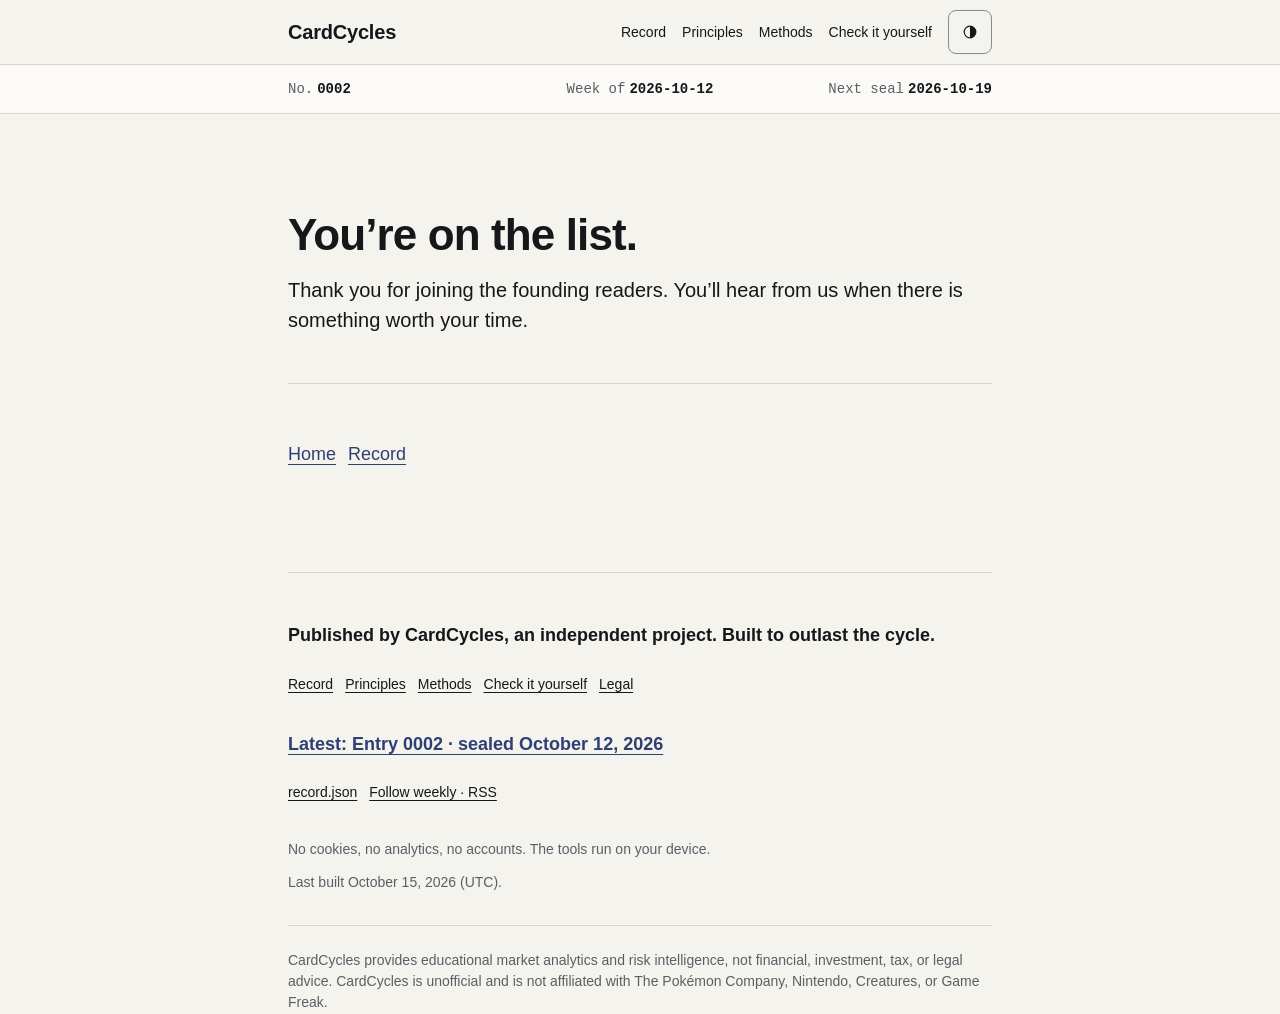
==== joined/index.html @ 1f785a7b "Record: verified export 62bac39e300ef04c" ====
<!doctype html>
<html lang="en" class="no-js">
<head>
<meta charset="utf-8">
<meta name="viewport" content="width=device-width, initial-scale=1">
<meta http-equiv="Content-Security-Policy" content="default-src 'none'; script-src 'self'; style-src 'self' 'unsafe-inline'; img-src 'self' data:; connect-src 'self'; base-uri 'none'; form-action 'none'">
<meta name="referrer" content="no-referrer">
<meta name="robots" content="noindex, nofollow">
<meta name="color-scheme" content="light dark">
<title>You’re on the list · CardCycles</title>
<meta name="description" content="Thank you for joining the founding readers. You’ll hear from us when there is something worth your time.">
<link rel="canonical" href="https://cardcycles.com/joined/">
<meta property="og:site_name" content="CardCycles">
<meta property="og:title" content="You’re on the list · CardCycles">
<meta property="og:description" content="Thank you for joining the founding readers. You’ll hear from us when there is something worth your time.">
<meta property="og:url" content="https://cardcycles.com/joined/">
<meta property="og:type" content="website">
<meta property="og:image" content="https://cardcycles.com/assets/1f70332be251.png">
<meta property="og:image:width" content="1200">
<meta property="og:image:height" content="630">
<meta name="twitter:card" content="summary_large_image">
<meta name="twitter:title" content="You’re on the list · CardCycles">
<meta name="twitter:description" content="Thank you for joining the founding readers. You’ll hear from us when there is something worth your time.">
<meta name="twitter:url" content="https://cardcycles.com/joined/">
<meta name="twitter:image" content="https://cardcycles.com/assets/1f70332be251.png">
<link rel="alternate" type="application/rss+xml" title="The Cycle Record · CardCycles" href="https://cardcycles.com/feed.xml">
<script type="application/ld+json">{"@context":"https://schema.org","@type":"WebSite","name":"CardCycles","url":"https://cardcycles.com/","description":"A weekly public record about the Pokémon card market, with entry fingerprints and timestamp-proof states. Unofficial. Not advice.","inLanguage":"en"}</script>
<link rel="icon" href="data:image/svg+xml,%3Csvg%20xmlns%3D%22http%3A%2F%2Fwww.w3.org%2F2000%2Fsvg%22%20width%3D%2232%22%20height%3D%2232%22%20viewBox%3D%220%200%2032%2032%22%3E%3Crect%20x%3D%226%22%20y%3D%224%22%20width%3D%2220%22%20height%3D%2224%22%20rx%3D%222%22%20fill%3D%22none%22%20stroke%3D%22%232E3F73%22%20stroke-width%3D%222%22%2F%3E%3Cpath%20d%3D%22M10%2011h12M10%2016h12M10%2021h8%22%20stroke%3D%22%235A5F66%22%20stroke-width%3D%222%22%20stroke-linecap%3D%22round%22%2F%3E%3C%2Fsvg%3E">
<link rel="stylesheet" href="/assets/35f2bae9847c.css">
<script src="/assets/6eaeb37964c0.js"></script>
</head>
<body>
<a class="skip" href="#content">Skip to content</a>
<header class="hdr"><div class="wrap"><a class="brand" href="/"><b>CardCycles</b></a><nav class="nav" aria-label="Site"><a class="lk" href="/record/">Record</a><a class="lk" href="/principles/">Principles</a><a class="lk" href="/methods/">Methods</a><a class="lk" href="/verify/">Check it yourself</a></nav><div class="tools"><button type="button" class="iconbtn" id="theme" aria-label="Switch to dark theme" title="Switch to dark theme"><svg viewBox="0 0 20 20" aria-hidden="true" focusable="false"><circle cx="10" cy="10" r="7.25" fill="none" stroke="currentColor" stroke-width="1.5"/><path d="M10 2.75a7.25 7.25 0 0 1 0 14.5z" fill="currentColor"/></svg></button><button type="button" class="menubtn" id="menubtn" aria-expanded="false" aria-controls="sheet"><span class="sr" data-menu-label>Menu</span><svg viewBox="0 0 16 16" aria-hidden="true" focusable="false"><path d="M2 4h12M2 8h12M2 12h12" fill="none" stroke="currentColor" stroke-width="1.5"/></svg></button></div></div></header>
<nav class="sheet" id="sheet" aria-label="Site menu" hidden><a class="lk" href="/record/">Record</a><a class="lk" href="/principles/">Principles</a><a class="lk" href="/methods/">Methods</a><a class="lk" href="/verify/">Check it yourself</a></nav>
<section class="i-status" aria-label="Record status"><div class="wrap"><span class="seg"><span class="status-label">No.</span> <span class="status-value">0002</span></span><span class="seg"><span class="status-label">Week of</span> <span class="status-value">2026-10-12</span></span><span class="seg"><span class="status-label">Next seal</span> <span class="status-value">2026-10-19</span></span></div></section>
<main class="wrap" id="content" tabindex="-1">
<header class="page-head"><h1>You’re on the list.</h1><p class="lede">Thank you for joining the founding readers. You’ll hear from us when there is something worth your time.</p></header><section class="layout-section" data-c25-section><div class="links joined-links"><a class="lk" href="/">Home</a><a class="lk" href="/record/">Record</a></div></section>
</main>
<footer class="ftr"><div class="wrap"><div class="ftr-grid layout-grid" data-c25-grid="footer"><div class="ftr-col"><p class="line">Published by CardCycles, an independent project. Built to outlast the cycle.</p><nav aria-label="Footer"><a class="lk" href="/record/">Record</a><a class="lk" href="/principles/">Principles</a><a class="lk" href="/methods/">Methods</a><a class="lk" href="/verify/">Check it yourself</a><a class="lk" href="/legal/">Legal</a></nav><p class="priv">No cookies, no analytics, no accounts. The tools run on your device.</p></div><div class="ftr-col"><p class="latest"><a class="lk" href="/record/0002/">Latest: Entry 0002 · sealed October 12, 2026</a></p><div class="links"><a class="lk" href="/record.json">record.json</a><a class="lk" href="/record/#follow">Follow weekly · RSS</a></div><p class="built">Last built October 15, 2026 (UTC).</p></div></div><p class="disc">CardCycles provides educational market analytics and risk intelligence, not financial, investment, tax, or legal advice. CardCycles is unofficial and is not affiliated with The Pokémon Company, Nintendo, Creatures, or Game Freak.</p></div></footer>
<div id="live" class="sr" aria-live="polite"></div>
<script type="application/json" id="copy-base">{"to_dark":"Switch to dark theme","to_light":"Switch to light theme","menu_open":"Menu","menu_close":"Close","copied":"Copied","copied_live":"Copied to the clipboard","copy_failed":"Couldn’t copy. Select the text and copy it yourself.","eyebrows":["The Cycle Record","Series R · The Record","Principles","Methods v1.0"]}</script>
<script defer src="/assets/ef8a52c68d85.js"></script>
</body>
</html>
---- assets/35f2bae9847c.css ----
@layer components {

:root{color-scheme:light;--paper:#F5F3EE;--surface:#FBFAF7;--ink:#15171B;--graphite:#5A5F66;--hairline:#D9D6CF;
--indigo:#2E3F73;--indigo-soft:rgba(46,63,115,.08);--control-line:#878B91;
--sans:-apple-system,BlinkMacSystemFont,"SF Pro Text","Segoe UI",Roboto,"Helvetica Neue",Arial,sans-serif;
--display:"SF Pro Display",-apple-system,BlinkMacSystemFont,"Segoe UI",Roboto,"Helvetica Neue",Arial,sans-serif;
--mono:ui-monospace,"SF Mono",Menlo,Consolas,"Liberation Mono",monospace;
--fs-13:.8125rem;--fs-14:.875rem;--fs-17:1.0625rem;--fs-20:1.25rem;--fs-28:1.75rem;--fs-44:clamp(1.75rem,1rem + 2vw,2.75rem);--fs-72:clamp(2.75rem,1.75rem + 3vw,4.5rem);
--sp-4:4px;--sp-8:8px;--sp-12:12px;--sp-16:16px;--sp-24:24px;--sp-32:32px;--sp-48:48px;--sp-64:64px;--sp-96:96px;--sp-128:128px;
--tap:44px;--tap-s:40px;--radius:12px;--radius-s:8px;--hair:1px;--rule:2px;--ring:280px;
--gutter:var(--sp-16);--gap:var(--sp-24)}
@media (prefers-color-scheme:dark){:root:not([data-theme="light"]){color-scheme:dark;--paper:#0E1013;--surface:#15181C;
--ink:#ECE9E2;--graphite:#B6BAC1;--hairline:#5E646D;--indigo:#A9B9EC;--indigo-soft:rgba(169,185,236,.14);--control-line:#6B717A}}
:root[data-theme="dark"]{color-scheme:dark;--paper:#0E1013;--surface:#15181C;--ink:#ECE9E2;--graphite:#B6BAC1;
--hairline:#5E646D;--indigo:#A9B9EC;--indigo-soft:rgba(169,185,236,.14);--control-line:#6B717A}
@media (min-width:40em){:root{--gutter:var(--sp-32)}}
@media (min-width:60em){:root{--gutter:var(--sp-48);--ring:clamp(280px,28vw,320px)}}
@media (max-width:39.9375em){:root{--ring:200px}}
*,*::before,*::after{box-sizing:border-box}
html{-webkit-text-size-adjust:100%;text-size-adjust:100%}
html,body{background:var(--paper)}
body{margin:0;color:var(--ink);font:var(--fs-17)/1.55 var(--sans);-webkit-font-smoothing:antialiased;overflow-wrap:break-word}
a{color:var(--indigo);text-decoration:underline;text-decoration-thickness:var(--hair);text-underline-offset:.2em}
button{min-width:var(--tap);min-height:var(--tap)}
a:hover{text-decoration-thickness:var(--rule)}
:focus{outline:none}
:focus-visible{outline:var(--rule) solid var(--indigo);outline-offset:var(--rule);border-radius:var(--sp-4)}
p{margin:0 0 var(--sp-16)}
h1,h2,h3{margin:0;font-weight:600;letter-spacing:-.01em}
h2{font-size:var(--fs-28);line-height:1.2}
h3{font-size:var(--fs-20);line-height:1.3}
code,.mono,kbd{font-family:var(--mono);font-size:var(--fs-14)}
.num,table,.fp,.meta,.status,.stats dd{font-variant-numeric:tabular-nums lining-nums}
.skip{position:absolute;left:var(--sp-16);top:0;z-index:20;transform:translateY(-200%);background:var(--indigo);color:var(--paper);
padding:var(--sp-12) var(--sp-16);border-radius:var(--radius-s);text-decoration:none}
.skip:focus{transform:translateY(var(--sp-12))}
.sr{position:absolute;width:var(--hair);height:var(--hair);padding:0;margin:0;overflow:hidden;clip:rect(0 0 0 0);white-space:nowrap;border:0}
.wrap{max-width:calc(1120px + 2*var(--gutter));margin:0 auto;padding:0 var(--gutter)}
.m8{max-width:calc((100% - 11*var(--gap)) / 12 * 8 + 7*var(--gap));margin-left:0;margin-right:auto}

.g12{display:grid;grid-template-columns:repeat(12,minmax(0,1fr));column-gap:var(--gap);align-items:stretch}
.g12>*{min-width:0}
.split>.a{grid-column:1 / span 7}.split>.b{grid-column:8 / span 5}
.read{align-items:start}.read>.main{grid-column:1 / span 8}.read>.rail{grid-column:9 / span 4;position:sticky;top:var(--sp-24)}
@media (max-width:59.9375em){.m8{max-width:none}.g12{grid-template-columns:minmax(0,1fr);row-gap:var(--sp-32)}.g12>*{grid-column:1 / -1!important}
.read>.rail{position:static}}
.lk{display:inline-flex;align-items:center;min-width:var(--tap);min-height:var(--tap)}
.nw{white-space:nowrap}

.review{background:var(--surface);border-bottom:var(--hair) solid var(--hairline);font-size:var(--fs-14);line-height:1.45}
.review .wrap{display:flex;flex-wrap:wrap;align-items:center;column-gap:var(--sp-16)}
.review strong{font-weight:600}
.rv-full{margin:0;min-width:0;padding:var(--sp-8) 0}
.rv-d summary{display:inline-flex;align-items:center;min-height:var(--tap);cursor:pointer;color:var(--indigo);text-decoration:underline;text-underline-offset:.2em}
.rv-d[open]{flex-basis:100%;padding-bottom:var(--sp-12)}
.rv-d[open] summary{text-decoration-thickness:var(--rule)}
.rv-d p{margin:0 0 var(--sp-8);}
.rv-d ul.plain{list-style:disc;padding-left:var(--sp-24);}
.rv-d ul.plain li{border:0;padding:var(--sp-4) 0}
@media (max-width:47.4375em){.rv-full{flex-basis:100%;padding-bottom:0}}
.hdr{border-bottom:var(--hair) solid var(--hairline);background:var(--paper)}
.hdr .wrap{height:var(--sp-64);display:flex;align-items:center;justify-content:space-between;gap:var(--sp-16)}
.brand{display:flex;flex-wrap:wrap;align-content:center;align-items:baseline;gap:var(--sp-12);text-decoration:none;color:var(--ink);min-height:var(--tap)}
.brand b{font-weight:600;font-size:var(--fs-20);letter-spacing:-.01em}
.brand span{font-size:var(--fs-14);color:var(--graphite)}
.nav{display:flex;align-items:center;gap:var(--sp-4)}
.nav a{display:inline-flex;align-items:center;min-height:var(--tap);padding:0 var(--sp-12);color:var(--ink);text-decoration:none;font-size:var(--fs-14);border-radius:var(--radius-s)}
.nav a:hover{background:var(--indigo-soft)}
.nav a[aria-current="page"]{text-decoration:underline;text-underline-offset:.45em;text-decoration-thickness:var(--rule);text-decoration-color:var(--indigo)}
.tools{display:flex;align-items:center;gap:var(--sp-8)}
.iconbtn{display:inline-flex;align-items:center;justify-content:center;width:var(--tap);height:var(--tap);border:var(--hair) solid var(--hairline);
border-radius:var(--radius-s);background:transparent;color:var(--ink);cursor:pointer;padding:0}
.iconbtn svg{width:var(--sp-16);height:var(--sp-16)}
.menubtn{display:none;min-height:var(--tap);padding:0 var(--sp-16);border:var(--hair) solid var(--hairline);border-radius:var(--radius-s);background:transparent;
color:var(--ink);font:600 var(--fs-14)/1 var(--sans);cursor:pointer}
.sheet{display:none;border-bottom:var(--hair) solid var(--hairline);background:var(--surface)}
.sheet[hidden]{display:none!important}
.sheet a{display:flex;align-items:center;min-height:var(--sp-48);padding:0 var(--gutter);color:var(--ink);text-decoration:none;border-top:var(--hair) solid var(--hairline)}
.sheet a:first-child{border-top:0}
@media (max-width:59.9375em){.hdr .nav{display:none}.menubtn{display:inline-flex;align-items:center}
.brand span{display:none}.js .sheet:not([hidden]){display:block}
.no-js .hdr .nav{display:flex}.no-js .menubtn{display:none}}
@media (max-width:59.9375em){.no-js .hdr .wrap{height:auto;flex-wrap:wrap;padding-top:var(--sp-8);padding-bottom:var(--sp-8)}.no-js .hdr .nav{flex-wrap:wrap}}
.status{background:var(--surface);border-bottom:var(--hair) solid var(--hairline);font-size:var(--fs-14);line-height:1.45}
.status .wrap{min-height:var(--tap-s);display:flex;align-items:center;justify-content:space-between;gap:var(--sp-4) var(--sp-24);flex-wrap:wrap;padding-top:var(--sp-8);padding-bottom:var(--sp-8)}
.status .l{display:flex;flex-wrap:wrap;gap:var(--sp-4) var(--sp-12);align-items:baseline}
.status .k,.status .n,.status .r{color:var(--graphite)}
.status .v{font-weight:600}
@media (max-width:47.4375em){.status .n{display:none}}
main{display:block;padding-bottom:var(--sp-96)}
.sec{padding-top:var(--sp-96)}
.sec-tight{padding-top:var(--sp-64)}
@media (max-width:39.9375em){.sec{padding-top:var(--sp-64)}.sec-tight{padding-top:var(--sp-48)}main{padding-bottom:var(--sp-64)}}
.eyebrow{display:block;font-size:var(--fs-14);line-height:1.3;color:var(--graphite);font-weight:600}
.lede{font-size:var(--fs-20);line-height:1.5;color:var(--ink);text-wrap:pretty}
.muted{color:var(--graphite)}
.small{font-size:var(--fs-14);line-height:1.45}
.h-row{display:flex;align-items:baseline;justify-content:space-between;gap:var(--sp-16);flex-wrap:wrap;margin-bottom:var(--sp-24)}
.h-row a{font-size:var(--fs-14)}
.h-row p{margin:var(--sp-8) 0 0}
.btn{display:inline-flex;align-items:center;justify-content:center;height:auto;min-height:var(--tap);padding:var(--sp-12) var(--sp-24);border-radius:var(--radius-s);
font:600 var(--fs-17)/1.2 var(--sans);text-decoration:none;border:var(--hair) solid transparent;cursor:pointer;text-align:center}
.btn-p{background:var(--indigo);color:var(--paper)}
.btn-p:hover{box-shadow:inset 0 0 0 var(--sp-96) rgba(255,255,255,.10)}
.btn-s{background:transparent;color:var(--ink);border-color:var(--hairline)}
.btn-s:hover{background:var(--indigo-soft)}
.btn[disabled]{opacity:.55;cursor:not-allowed}
.btns{display:flex;flex-wrap:wrap;gap:var(--sp-12)}
.btn[hidden]{display:none}
.btns.col{flex-direction:column}.btns.col .btn{width:100%}
.chip{display:inline-flex;align-items:center;min-height:var(--sp-24);padding:var(--sp-4) var(--sp-8);border-radius:999px;font:600 var(--fs-14)/1.3 var(--sans);
letter-spacing:0;background:var(--indigo-soft);color:var(--ink);white-space:nowrap;vertical-align:middle}
.chip-o{background:transparent;box-shadow:inset 0 0 0 var(--hair) var(--hairline)}
.card{background:var(--surface);border:var(--hair) solid var(--hairline);border-radius:var(--radius);padding:var(--sp-24);min-width:0}
.card>:last-child{margin-bottom:0}
.grid{display:grid;gap:var(--gap);align-items:stretch}
.g2{grid-template-columns:repeat(2,minmax(0,1fr))}
.g3{grid-template-columns:repeat(3,minmax(0,1fr))}
.g4{grid-template-columns:repeat(4,minmax(0,1fr))}
@media (max-width:59.9375em){.g4{grid-template-columns:repeat(2,minmax(0,1fr))}.g3{grid-template-columns:minmax(0,1fr)}}
@media (max-width:47.4375em){.g2{grid-template-columns:minmax(0,1fr)}}
@media (max-width:32.4375em){.g4{grid-template-columns:minmax(0,1fr)}}
.card-f{display:flex;flex-direction:column}
.card-f .push{margin-top:auto}
.card h2.h3,h2.h3{font-size:var(--fs-20);line-height:1.3;margin-bottom:var(--sp-12)}
.t-row{display:flex;align-items:center;flex-wrap:wrap;gap:var(--sp-8) var(--sp-12)}
.t-row h2,.t-row h3{margin:0}

.card.held{border-left:var(--hair) dashed var(--graphite)}
.heldnote{display:block;margin-top:var(--sp-8);font-size:var(--fs-14);line-height:1.45;color:var(--graphite)}

.hero{padding-top:var(--sp-64)}
.hero-g{align-items:start}
.hero h1{font-family:var(--display);font-size:var(--fs-72);line-height:1.05;letter-spacing:-.02em;margin:var(--sp-12) 0 var(--sp-24);max-width:14ch;text-wrap:balance}
.hero .lede{max-width:44ch;margin:0 0 var(--sp-32)}
.hero-intro{grid-column:1 / span 7;grid-row:1}.hero-detail{grid-column:1 / span 7;grid-row:2}
.hero-glance{grid-column:8 / span 5;grid-row:1 / span 2;align-self:center;justify-self:end;width:min(100%,420px);padding:var(--sp-32);border:var(--hair) solid var(--hairline);border-radius:var(--radius);background:var(--surface)}
.hero-glance[data-state="held"]{border-left-style:dashed}
.hero-glance h2{margin-bottom:var(--sp-24)}
.hero-glance dl{margin:0}
.hero-glance dl>div{padding:var(--sp-16) 0;border-top:var(--hair) solid var(--hairline)}
.hero-glance dl>div:last-child{padding-bottom:0}
.hero-glance dt{font-size:var(--fs-14);font-weight:600;color:var(--graphite)}
.hero-glance dd{margin:var(--sp-4) 0 0;font-size:var(--fs-20);line-height:1.35}
.hero-glance dd .small{display:block;margin-top:var(--sp-4);font-weight:400}

.split>.b.art-c{display:flex;flex-direction:column;align-items:center;justify-content:center}
@media (max-width:59.9375em){.hero-g>*{grid-row:auto}.hero-glance{width:100%;justify-self:start}}
@media (max-width:39.9375em){.hero{padding-top:var(--sp-32)}.hero h1{font-size:var(--fs-44);margin:var(--sp-12) 0 var(--sp-16)}
.hero .lede{font-size:var(--fs-17);margin-bottom:var(--sp-24)}.hero .btns .btn{padding:var(--sp-12) var(--sp-16);flex:1 1 auto}}

.ringfig{margin:0;width:var(--ring);max-width:100%}
.ringbox{position:relative;width:var(--ring);height:var(--ring);max-width:100%}
.ringbox .ring{display:block;width:100%;height:100%}
.ring line{stroke-linecap:round;fill:none}
.ring .rf{stroke:var(--graphite);opacity:.82;stroke-width:var(--hair);vector-effect:non-scaling-stroke}
.ring .rq{stroke:var(--graphite);stroke-width:1.5px;vector-effect:non-scaling-stroke}
.ring .rs{stroke:var(--indigo);stroke-width:var(--sp-4);vector-effect:non-scaling-stroke}
.ring .rp{opacity:.55}
.ring .rm{fill:none;stroke:var(--graphite);stroke-width:1.5px;vector-effect:non-scaling-stroke}
.ring .rd{opacity:.35}
.ref{stroke:var(--graphite);stroke-width:var(--hair);stroke-dasharray:5 7;opacity:.65;vector-effect:non-scaling-stroke}
.ringnav{margin:0;width:100%;display:flex;flex-direction:column;align-items:center}
.ringnav .ringbox{margin:0 var(--sp-32)}
.ring .rk{cursor:pointer;outline:none}
.ring .rk:focus-visible{outline:var(--rule) solid var(--indigo);outline-offset:var(--rule);border-radius:var(--sp-4)}
.ring .lk{display:inline}
.ring .rw{fill:transparent;stroke:none}

.ring .rk:hover .rw,.ringnav.moved .ring .rk.is-sel .rw{fill:var(--indigo-soft)}
.ringnav.moved .ring .rk.is-sel .rw{stroke:var(--indigo);stroke-width:var(--hair);vector-effect:non-scaling-stroke}
.ring .rk:focus-visible .rw{fill:var(--indigo-soft);stroke:var(--indigo);stroke-width:3px;vector-effect:non-scaling-stroke}
.rbz{position:absolute;left:var(--x);top:var(--y);font-size:var(--fs-14);line-height:1.3;color:var(--graphite);white-space:nowrap;pointer-events:none}
.rbz.rl-n{margin-top:calc(0px - var(--sp-4))}.rbz.rl-s{margin-top:var(--sp-4)}.rbz.rl-e{margin-left:var(--sp-4)}.rbz.rl-w{margin-left:calc(0px - var(--sp-4))}
.ring-readout{margin:var(--sp-16) auto 0;max-width:100%;text-align:center;font-size:var(--fs-17);line-height:1.55;font-variant-numeric:tabular-nums lining-nums}

.ring-readout .ro,.recline .ln{display:block;white-space:nowrap}
.ring-readout .ro.w{white-space:normal;text-wrap:balance}
.ring-step{display:flex;align-items:center;justify-content:center;gap:var(--sp-12);margin-top:var(--sp-16)}
.ring-step .btn{padding:0 var(--sp-16);white-space:nowrap}
.ring-step .btn.is-here{border-color:transparent;background:transparent;color:var(--graphite);cursor:default}
.ring-step .iconbtn[disabled]{opacity:.4;cursor:not-allowed}
.ring-step .iconbtn svg{fill:none;stroke:currentColor;stroke-width:var(--rule);stroke-linecap:round;stroke-linejoin:round}
.recline{margin:var(--sp-16) 0 0;font-size:var(--fs-14);line-height:1.45;color:var(--graphite);font-variant-numeric:tabular-nums lining-nums}
.art-c .recline,.art-c .ringcap{text-align:center}
.rl-n{transform:translate(-50%,-100%)}.rl-s{transform:translate(-50%,0)}
.rl-ne{transform:translate(0,-100%)}.rl-e{transform:translate(0,-50%)}.rl-se{transform:translate(0,0)}
.rl-nw{transform:translate(-100%,-100%);text-align:right}.rl-w{transform:translate(-100%,-50%);text-align:right}.rl-sw{transform:translate(-100%,0);text-align:right}
.ringcap{margin:var(--sp-16) auto 0;text-align:center;font-size:var(--fs-14);color:var(--graphite);max-width:40ch;text-wrap:balance}
.ringcap+.ringcap{margin-top:var(--sp-8)}
@media (max-width:39.9375em){.split>.b.ent-art{display:none}}

.newhere{margin:0 0 var(--sp-32);padding:var(--sp-16) 0;border-top:var(--hair) solid var(--hairline);border-bottom:var(--hair) solid var(--hairline);}
.nh-t{margin:0 0 var(--sp-12);font-weight:600}
.newhere dl{display:grid;grid-template-columns:var(--sp-128) minmax(0,1fr);gap:var(--sp-12) var(--sp-16);margin:0;align-items:baseline}
.newhere dt{font-size:var(--fs-14);font-weight:600;color:var(--graphite)}
.newhere dd{margin:0;text-wrap:pretty}
@media (max-width:39.9375em){.newhere dl{grid-template-columns:minmax(0,1fr);row-gap:0}.newhere dd{margin-bottom:var(--sp-12)}.newhere dd:last-child{margin-bottom:0}}

.wkp{padding:var(--sp-32)}
.market-reading{display:grid;gap:var(--sp-16);margin-bottom:var(--sp-24)}
.market-reading>*{margin:0}.market-reading-head{justify-content:space-between;align-items:flex-start}
.market-reading-copy{}.market-reading.held{border-left:var(--hair) dashed var(--graphite)}
.market-reading-note,.market-reading-method,.market-reading-date{margin-top:0}
.wkp-h{display:flex;flex-wrap:wrap;align-items:baseline;justify-content:space-between;gap:var(--sp-4) var(--sp-24);padding-bottom:var(--sp-24);margin-bottom:0;border-bottom:var(--hair) solid var(--hairline)}
.wkp-h h3{font-size:var(--fs-20);line-height:1.4}
.wkp-h h3 .nw{white-space:nowrap}
@media (max-width:39.9375em){.wkp-h h3 .nw{display:block}.wkp-h h3 .sep{display:none}}
.wkp-h p{margin:0;font-size:var(--fs-14);color:var(--graphite);text-wrap:pretty}
.wkp-mkt{display:grid;grid-template-columns:var(--sp-64) minmax(0,1fr);grid-template-areas:"w h" "w r";column-gap:var(--sp-24);align-items:start}
.wkp-mkt .well{grid-area:w}.mk-h{grid-area:h}.mk-r{grid-area:r}
.well{width:var(--sp-64);height:var(--sp-64);border:var(--hair) solid var(--hairline);border-radius:var(--radius);display:flex;align-items:center;justify-content:center;color:var(--graphite)}
.well::before{content:"\2014";content:"\2014" / "";font-size:var(--fs-28);line-height:1;font-weight:600}
.wkp-mkt .k{display:block;font-size:var(--fs-14);line-height:1.3;font-weight:600;color:var(--graphite)}
.wkp-mkt .v{display:block;font-size:var(--fs-28);line-height:1.2;font-weight:600;margin:var(--sp-4) 0 0}
.wkp-mkt .mk-r{margin:var(--sp-8) 0 0;text-wrap:pretty}
.wkp-cols{display:grid;grid-template-columns:minmax(0,7fr) minmax(0,5fr);margin-top:var(--sp-24);padding-top:var(--sp-24);border-top:var(--hair) solid var(--hairline);align-items:stretch}
.wkp-h+.wkp-cols{border-top:0;margin-top:0}.wkp>.wkp-cols:first-child{border-top:0;margin-top:0;padding-top:0}
.wkp-cols>section{min-width:0}.frozen-note{margin-bottom:var(--sp-24)}.frozen-note h3{margin-top:0}.wkp-home .wkp-since,.wkp-home .wkp-act{margin-top:var(--sp-24)}
.wkp-cols>section:first-child{padding-right:var(--sp-32);border-right:var(--hair) solid var(--hairline)}
.wkp-cols>section+section{padding-left:var(--sp-32)}
@media (min-width:60em){.wkp-home .wkp-cols{grid-template-columns:minmax(0,8fr) minmax(0,4fr)}}
.wkp-no-fact .wkp-cols{display:block}.wkp-no-fact .wkp-cols>section:first-child{border-right:0;padding-right:0}
.wkp-no-fact .wkp-cols>section+section{padding-left:0;margin-top:var(--sp-24);padding-top:var(--sp-24);border-top:var(--hair) solid var(--hairline)}
.wkp-since{min-width:0}
.wkp-since .k{margin:0 0 var(--sp-8);font-weight:600}
.wkp-since ul{list-style:none;margin:0;padding:0}
.wkp-since li+li{margin-top:var(--sp-8)}
.wkp-t{margin:0 0 var(--sp-16);font-size:var(--fs-14);line-height:1.3;font-weight:600;color:var(--graphite);letter-spacing:0}
.wkp dl{margin:0}
.wkp .row+.row{margin-top:var(--sp-24)}

.wkp dt{display:flex;flex-wrap:wrap;align-items:center;gap:var(--sp-4) var(--sp-12);min-height:calc(var(--fs-14) * 1.3 + 2 * var(--sp-4));font-size:var(--fs-14);line-height:1.3;font-weight:600;color:var(--graphite)}
.wkp dd{margin:0}
.wkp dd.v{margin-top:var(--sp-4);font-size:var(--fs-20);line-height:1.4;font-weight:600}
.wkp dd.n{margin-top:var(--sp-4);text-wrap:pretty}
.wkp dd.x{margin-top:var(--sp-16)}
.wkp dd.x .fignote{margin-top:var(--sp-8)}
.feed-help{}
@media(min-width:60em){.wkp-home .wkp-cols>section+section{display:flex;flex-direction:column}.wkp-home .wkp-cols>section+section>p:last-child{margin-top:auto;padding-top:var(--sp-24)}}

.wkp-f{display:grid;grid-template-columns:minmax(0,1fr) auto;column-gap:var(--sp-32);align-items:start;margin-top:var(--sp-24);padding-top:var(--sp-24);border-top:var(--hair) solid var(--hairline)}
.wkp-f>.result{grid-column:1 / -1}
.wkp-act{display:flex;flex-direction:column;align-items:flex-start;gap:var(--sp-12);min-width:0}
.wkp-act p{margin:0;font-size:var(--fs-14);color:var(--graphite)}
.wkp-f .result{margin-top:var(--sp-16)}
.wk-visit{margin:0;font-size:var(--fs-14);color:var(--graphite)}
@media (max-width:59.9375em){.wkp-cols{grid-template-columns:minmax(0,1fr)}
.wkp-cols>section:first-child{padding-right:0;border-right:0}
.wkp-cols>section+section{padding-left:0;margin-top:var(--sp-24);padding-top:var(--sp-24);border-top:var(--hair) solid var(--hairline)}
.wkp-f{grid-template-columns:minmax(0,1fr);row-gap:var(--sp-24)}
.wkp-act{align-items:stretch}.wkp-act .btns{justify-content:flex-start}}

@media (max-width:39.9375em){.wkp{padding:var(--sp-24)}.wkp-mkt{grid-template-columns:var(--tap) minmax(0,1fr);column-gap:var(--sp-16)}
.wkp-mkt .well{width:var(--tap);height:var(--tap)}.well::before{font-size:var(--fs-20)}
.wkp-act .btns{flex-direction:column}.wkp-act .btns .btn{width:100%}}
@media (max-width:24.9375em){.wkp{padding:var(--sp-16)}.wkp-mkt{grid-template-columns:minmax(0,1fr);grid-template-areas:"w" "h" "r"}
.wkp-mkt .mk-h{margin-top:var(--sp-16)}}

.cite{background:var(--surface);border:var(--hair) solid var(--hairline);border-radius:var(--radius);padding:var(--sp-24);margin:var(--sp-24) 0;overflow-wrap:anywhere;max-width:calc((100% - 11*var(--gap)) / 12 * 8 + 7*var(--gap))}
.cite .fp{font-size:var(--fs-17)}

details.receipt{margin-top:var(--sp-24)}
details.receipt>summary{min-height:var(--sp-48);display:flex;align-items:center;gap:var(--sp-12);padding:0 var(--sp-24);cursor:pointer;font-weight:600;
list-style:none;background:var(--surface);border:var(--hair) solid var(--hairline);border-radius:var(--radius)}
details.receipt>summary::-webkit-details-marker{display:none}
details.receipt>summary::before{content:"";flex:none;width:var(--sp-8);height:var(--sp-8);border-right:var(--rule) solid var(--indigo);border-bottom:var(--rule) solid var(--indigo);transform:rotate(-45deg)}
details.receipt[open]>summary::before{transform:rotate(45deg)}
details.receipt>summary:hover{background:var(--indigo-soft)}
details.receipt[open]>summary{margin-bottom:var(--sp-8)}
.rc-sec{padding:var(--sp-32) 0}
.rc-sec+.rc-sec{border-top:var(--hair) solid var(--hairline)}
.rc-sec h3{margin-bottom:var(--sp-16)}
.rawblk pre{margin:0;white-space:pre-wrap;word-break:break-all;font-family:var(--mono);font-size:var(--fs-14);line-height:1.6}
.rawblk .row2{display:grid;grid-template-columns:minmax(0,1fr) auto;align-items:start;gap:var(--sp-12)}

a.term{color:inherit;text-decoration:underline dotted var(--hair);text-underline-offset:3px}
a.term:hover{text-decoration-style:solid}

.words{margin:var(--sp-24) 0 0}
.words>div{display:grid;grid-template-columns:minmax(0,1fr) minmax(0,2fr);gap:var(--sp-4) var(--gap);padding:var(--sp-16) 0;border-top:var(--hair) solid var(--hairline)}
.words dt{font-weight:600;scroll-margin-top:var(--sp-24)}
.words dd{margin:0}
@media (max-width:39.9375em){.words>div{grid-template-columns:minmax(0,1fr)}}

.stats{display:grid;grid-template-columns:repeat(4,minmax(0,1fr));gap:var(--sp-16);margin:0}
.stats>div{display:flex;flex-direction:column-reverse;justify-content:flex-end;border-top:var(--hair) solid var(--hairline);padding-top:var(--sp-12);min-width:0}
.stats dt{font-size:var(--fs-14);line-height:1.3;color:var(--graphite);margin-top:var(--sp-4)}
.stats dd{margin:0;font-family:var(--display);font-size:var(--fs-28);line-height:1.1;font-weight:600;letter-spacing:-.01em}
.stats.s2{grid-template-columns:repeat(2,minmax(0,1fr));row-gap:var(--sp-16)}
@media (max-width:32.4375em){.stats{grid-template-columns:repeat(2,minmax(0,1fr))}}

@media (min-width:60em){.page-h .read>.rail{margin-top:var(--sp-16)}}
.rail-card h2{margin-bottom:var(--sp-12)}
.rail-card .recline{margin:0 0 var(--sp-8)}
.rail-card .small{margin:0 0 var(--sp-16)}

.band{background:var(--surface);border-top:var(--hair) solid var(--hairline);border-bottom:var(--hair) solid var(--hairline);margin-top:var(--sp-96)}
main:has(>.band:last-child){padding-bottom:0}
main>.band:last-child{border-bottom:0}
.band .g12{align-items:center;padding-top:var(--sp-64);padding-bottom:var(--sp-64)}
.band h2{margin-bottom:var(--sp-16);max-width:22ch;text-wrap:balance}
@media (max-width:47.4375em){.band{margin-top:var(--sp-64)}.band .g12{padding-top:var(--sp-48);padding-bottom:var(--sp-48)}}



.page-h{padding-top:var(--sp-64)}
.page-h h1{font-family:var(--display);font-size:var(--fs-44);line-height:1.1;letter-spacing:-.02em;margin:var(--sp-8) 0 var(--sp-24)}
.page-h .lede{}
@media (max-width:39.9375em){.page-h{padding-top:var(--sp-48)}}

.rec-g,.ent-g{align-items:center}
.rec-g>.a .stats{margin-top:var(--sp-48)}
.rec-lim{margin-top:var(--sp-48)}
.rec-lim h2{margin:0}
.rec-lim .limits{grid-template-columns:minmax(0,1fr);gap:var(--sp-16);margin-top:var(--sp-16)}
.rec-lim .limits li{padding-top:var(--sp-12)}
.rec-lim .limits p{margin:0}
.ent-lede{margin:var(--sp-24) 0 0}
.glance{display:grid;gap:var(--sp-12);margin:var(--sp-32) 0 0;padding:var(--sp-16) 0;border-top:var(--hair) solid var(--hairline);border-bottom:var(--hair) solid var(--hairline);}
.glance>div{display:grid;grid-template-columns:var(--sp-128) minmax(0,1fr);column-gap:var(--sp-16);align-items:baseline}
.glance dt{font-size:var(--fs-14);font-weight:600;color:var(--graphite)}
.glance dd{margin:0;font-variant-numeric:tabular-nums lining-nums}
.glance .ln{display:block;white-space:nowrap}
.onpage{margin-top:var(--sp-24)}
.onpage .k{margin:0;font-size:var(--fs-14);font-weight:600;color:var(--graphite)}
.onpage .lks{display:flex;flex-wrap:wrap;column-gap:var(--sp-24)}
@media (max-width:39.9375em){.ent-lede{font-size:var(--fs-17)}.glance>div{grid-template-columns:minmax(0,1fr)}.onpage .lks{flex-direction:column}}
.prose h2{margin:var(--sp-48) 0 var(--sp-16)}
.prose>h2:first-child{margin-top:0}
.prose .t-row{margin:var(--sp-48) 0 0}.prose .t-row h2{margin:0}
.rules{list-style:none;margin:var(--sp-32) 0 0;padding:0;counter-reset:r}
.rules li{display:grid;grid-template-columns:var(--tap-s) minmax(0,1fr);gap:var(--sp-16);padding:var(--sp-24) 0;border-top:var(--hair) solid var(--hairline)}
.rules li::before{counter-increment:r;content:counter(r);display:inline-flex;align-items:center;justify-content:center;width:var(--sp-32);height:var(--sp-32);
border-radius:999px;background:var(--indigo-soft);font-weight:600;font-size:var(--fs-14);font-variant-numeric:tabular-nums}
.rules b{display:block;font-weight:600;margin-bottom:var(--sp-4)}
.rules p{margin:0}
.plain{list-style:none;margin:0;padding:0}
.plain li{padding:var(--sp-12) 0;border-top:var(--hair) solid var(--hairline)}
.plain li:first-child{border-top:0}
.limits{display:grid;grid-template-columns:repeat(3,minmax(0,1fr));gap:var(--gap);margin:var(--sp-24) 0 0;padding:0;list-style:none}
.limits li{border-top:var(--hair) solid var(--hairline);padding-top:var(--sp-16)}
@media (max-width:59.9375em){.limits{grid-template-columns:minmax(0,1fr)}}
.tail .card h2{margin-bottom:var(--sp-16)}
.tail .stats{grid-template-columns:repeat(2,minmax(0,1fr));margin-bottom:var(--sp-16)}
.tail .plain{margin-bottom:var(--sp-16)}
.actrow{display:flex;flex-wrap:wrap;gap:0 var(--sp-24);margin-top:auto;padding-top:var(--sp-8)}

.tbl{width:100%;border-spacing:0;font-size:var(--fs-14)}
.tbl caption{text-align:left;font-size:var(--fs-14);color:var(--graphite);padding-bottom:var(--sp-12)}
.tbl th{text-align:left;font-weight:600;font-size:var(--fs-14);line-height:1.3;color:var(--graphite);padding:var(--sp-12);border-bottom:var(--hair) solid var(--hairline);vertical-align:bottom}
.tbl td,.tbl tbody th{padding:var(--sp-16) var(--sp-12);border-bottom:var(--hair) solid var(--hairline);vertical-align:top}
.tbl .chip{white-space:nowrap}
.tbl.compact td{padding-top:var(--sp-8);padding-bottom:var(--sp-8)}
.tbl td.nw a.lk{min-height:var(--tap);min-width:var(--tap)}
.tbl tr>*:first-child{padding-left:0}
.tbl tr>*:last-child{padding-right:0}
.tbl .r{text-align:right}
.tbl tr.missed td{color:var(--graphite)}
.rname{display:inline-flex;flex-wrap:wrap;align-items:center;gap:var(--sp-8)}
.readings-tbl tbody th{white-space:nowrap}.readings-tbl .rname{flex-wrap:nowrap}
p.m8{text-wrap:pretty}
.tbl em{font-style:italic}
.tbl-fig{max-width:calc((100% - 11*var(--gap)) / 12 * 8 + 7*var(--gap))}
@media (max-width:59.9375em){.tbl-fig,.cite{max-width:none}}
@media (max-width:39.9375em){.cite{padding:var(--sp-16)}.share-sec .btns{flex-direction:column}.share-sec .btns .btn{width:100%}}
.rec-tbl td{vertical-align:middle}
.rec-tbl td:last-child{white-space:normal}
.rec-tbl td:last-child .chip{white-space:normal;max-width:100%}
.rec-tbl th:not(:last-child),.rec-tbl td:not(:last-child){width:1%;padding-right:var(--sp-24)}
.rc-items .tbl td,.rc-items .tbl tbody th{vertical-align:middle;padding-top:var(--sp-12);padding-bottom:var(--sp-12)}
.rc-items .tbl tbody th,.readings-tbl tbody th{font-size:var(--fs-14);text-transform:none;letter-spacing:0;color:var(--ink);font-weight:600}
.rc-items .tbl tr.has-note>*{border-bottom:0}
.rc-items .tbl td:nth-child(3){min-width:16ch}
.rc-items{container-type:inline-size}
.rc-items .fpc,.rc-items .act{flex-wrap:wrap}
@container (min-width:1120px){.rc-items .fpc,.rc-items .act{flex-wrap:nowrap}}
@container (max-width:60em){.rc-items .wide-only{display:none}.rc-items .cards{display:block}}
.rc-items .tbl tr.note td{padding-top:0;font-size:var(--fs-14);line-height:1.5;color:var(--graphite)}
.chips{display:inline-flex;gap:var(--sp-8);flex-wrap:nowrap;align-items:center}
.fpc{display:inline-flex;align-items:center;gap:var(--sp-12)}
.check-out{font-size:var(--fs-14);font-weight:600;white-space:nowrap}
.tscroll{overflow-x:auto;-webkit-overflow-scrolling:touch}
.tscroll.tall{max-height:420px;overflow-y:auto}
.js .tscroll.tall:has(.history-full[hidden]){max-height:none}
@media (max-width:59.9375em){.rec-tbl th:not(:last-child),.rec-tbl td:not(:last-child){padding-right:var(--sp-8)}.rec-tbl th:nth-child(2),.rec-tbl th:nth-child(3),.rec-tbl td:nth-child(2),.rec-tbl td:nth-child(3){width:auto;white-space:normal}}
.tscroll.tall th{position:sticky;top:0;background:var(--paper)}
.cards{display:none;list-style:none;margin:0;padding:0}
.cards li{background:var(--surface);border:var(--hair) solid var(--hairline);border-radius:var(--radius);padding:var(--sp-16);margin-bottom:var(--sp-12)}
.cards .top{display:flex;flex-direction:column;align-items:flex-start;gap:var(--sp-8)}
.cards .top b{font-size:var(--fs-20);font-variant-numeric:tabular-nums}
.cards dl{display:grid;grid-template-columns:auto minmax(0,1fr);gap:var(--sp-8) var(--sp-16);margin:var(--sp-12) 0 0;font-size:var(--fs-14)}
.cards dt{color:var(--graphite)}
.cards dd{margin:0}
.cards li.missed{background:transparent}
.cards .itm{font-size:var(--fs-17)}
.cards .fprow,.cards .act{margin-top:var(--sp-12)}
.cards .act{justify-content:flex-start;align-items:stretch}
.cards p{margin:var(--sp-8) 0 0}
@media (max-width:47.4375em){.wide-only{display:none}.cards{display:block}}
@media (max-width:24.9375em){.cards dl{grid-template-columns:minmax(0,1fr);row-gap:0}.cards dd{margin-bottom:var(--sp-8)}.cards dd:last-child{margin-bottom:0}}
@media (max-width:22.4375em){.chip{white-space:normal;text-align:left}}

.fp{font-family:var(--mono);font-size:var(--fs-14);word-break:break-word}
.fpblock{display:grid;grid-template-columns:minmax(0,1fr) auto;grid-template-areas:"k b" "f f";align-items:center;column-gap:var(--sp-12);row-gap:var(--sp-8);
background:var(--surface);border:var(--hair) solid var(--hairline);border-radius:var(--radius);padding:var(--sp-16)}
.fpblock.flat{background:none;border:0;border-radius:0;padding:0}
.fpblock .k{grid-area:k;font-size:var(--fs-14);color:var(--graphite)}
.fpblock .fp{grid-area:f;display:block;line-height:1.6}
.fpblock .copybtn{grid-area:b}
.fp2>span{display:block;white-space:nowrap}
@media (max-width:24.9375em){.fp2>span{white-space:normal;max-width:19ch}}
.u{text-decoration:underline;text-decoration-color:var(--indigo);text-underline-offset:.2em}
.copybtn{flex:none;min-height:var(--tap);min-width:var(--sp-64);padding:0 var(--sp-12);border:var(--hair) solid var(--control-line);border-radius:var(--radius-s);background:transparent;
color:var(--ink);font:600 var(--fs-14)/1 var(--sans);cursor:pointer}
.copybtn:hover{background:var(--indigo-soft)}
.stitch{width:var(--hair);height:var(--sp-24);background:var(--hairline);margin:0 0 0 var(--sp-32)}

.page-h h1.ent{font-size:var(--fs-72);line-height:1.05;margin:var(--sp-8) 0 0;font-variant-numeric:proportional-nums lining-nums}
@media (max-width:39.9375em){.page-h h1.ent{font-size:var(--fs-44)}}
.meta{margin-top:var(--sp-24);color:var(--graphite);font-size:var(--fs-14)}
.meta p{margin:0 0 var(--sp-4);text-wrap:pretty}
.proof{display:flex;flex-wrap:wrap;align-items:center;gap:var(--sp-8) var(--sp-12);margin-top:var(--sp-16)}
.proof p{margin:0}
.says{margin:0;padding:0;list-style:none}
.says li{padding:var(--sp-12) 0;border-top:var(--hair) solid var(--hairline)}
.says li:first-child{border-top:0;padding-top:0}
.check-out p{margin:var(--sp-4) 0 0}
details.raw{background:var(--surface);border:var(--hair) solid var(--hairline);border-radius:var(--radius);padding:0 var(--sp-16)}
details.raw summary{min-height:var(--sp-48);display:flex;align-items:center;cursor:pointer;font-weight:600;list-style-position:inside}
details.raw pre{margin:0;white-space:pre-wrap;word-break:break-all;font-family:var(--mono);font-size:var(--fs-14);line-height:1.6}
details.raw .row2{display:grid;grid-template-columns:minmax(0,1fr) auto;align-items:start;gap:var(--sp-12);padding-bottom:var(--sp-16)}
.pager{display:flex;flex-wrap:wrap;justify-content:space-between;align-items:center;gap:var(--sp-12) var(--sp-24);margin-top:var(--sp-48);padding-top:var(--sp-24);border-top:var(--hair) solid var(--hairline)}
.pager .pn{display:flex;gap:var(--sp-24)}
.rail .result{margin-top:var(--sp-16)}

.year-block{width:100%}
.year-block h2{margin-bottom:var(--sp-12)}
.year-strip{display:grid;grid-template-columns:repeat(auto-fit,minmax(max(var(--sp-48),calc((100% - 12 * var(--hair))/13)),1fr));gap:var(--hair);list-style:none;margin:0;padding:var(--sp-8) 0;
}
.year-cell{display:flex;align-items:center;justify-content:center;min-width:0;height:var(--sp-48);border:var(--hair) solid var(--hairline);
border-radius:var(--rule);color:var(--graphite);font-size:var(--fs-14);font-variant-numeric:tabular-nums;background:var(--surface)}
.year-cell:not(.sealed){border-color:var(--graphite)}
.year-cell a{display:flex;align-items:center;justify-content:center;width:100%;height:100%;color:inherit;text-decoration:none}
.year-cell.sealed{border-color:var(--indigo);color:var(--ink)}
.year-cell.timestamped{background:var(--indigo-soft)}
.year-cell.opened{box-shadow:inset 0 -3px 0 var(--indigo)}
.year-cell.missed{border-style:dashed;background:transparent}
.year-cell.no-entry{border-style:dotted;background:transparent}
.year-key{margin-top:var(--sp-16)}
.year-cell.corrected{box-shadow:inset 0 0 0 var(--rule) var(--graphite)}
.year-cell.opened.corrected{box-shadow:inset 0 -3px 0 var(--indigo),inset 0 0 0 var(--rule) var(--graphite)}
.record-tail>section{padding-top:var(--sp-24);border-top:var(--hair) solid var(--hairline)}
@media (max-width:59.9375em){.year-cell{min-width:0}}

.bignum{font:600 var(--fs-28)/1.2 var(--sans);letter-spacing:-.01em;margin:0;font-variant-numeric:proportional-nums lining-nums}
.ctx-sec{position:relative;margin-top:var(--sp-64);padding-top:var(--sp-64)}
.ctx-sec::before{content:"";position:absolute;top:0;left:var(--gutter);right:var(--gutter);border-top:var(--hair) solid var(--hairline)}
.page-h+.ctx-sec{margin-top:var(--sp-48);padding-top:0}
.page-h+.ctx-sec::before{display:none}
.ctx-h{margin-bottom:var(--sp-24)}
.ctx-h .heldnote{margin-top:var(--sp-8)}
.kf{align-items:baseline}
.kf-n{grid-column:span 4}
.kf-t{grid-column:span 8}
.kf-l{margin:var(--sp-8) 0 0;color:var(--graphite);font-size:var(--fs-14)}
.kf-t .lede{margin:0;max-width:56ch;text-wrap:pretty}
.kf-t p.muted{margin:var(--sp-8) 0 0;max-width:72ch;text-wrap:pretty}
.ctx-fig{margin-top:var(--sp-32)}
.defrow{display:grid;grid-template-columns:repeat(4,minmax(0,1fr));gap:var(--gap);margin:var(--sp-48) 0 0;align-items:stretch}
.defrow.n3{grid-template-columns:repeat(3,minmax(0,1fr))}
.defrow>div{border-top:var(--hair) solid var(--hairline);padding-top:var(--sp-16)}
.defrow dt{font-weight:600;font-size:var(--fs-14)}
.defrow dd{margin:var(--sp-8) 0 0;font-size:var(--fs-14);line-height:1.5}
@media (max-width:59.9375em){.defrow,.defrow.n3{grid-template-columns:repeat(2,minmax(0,1fr))}.kf{row-gap:var(--sp-12)}}
@media (max-width:39.9375em){.defrow,.defrow.n3{grid-template-columns:minmax(0,1fr);gap:var(--sp-16)}}
.pickrow{display:flex;flex-wrap:wrap;align-items:center;gap:var(--sp-12) var(--sp-24);margin-top:var(--sp-24);padding-top:var(--sp-24);border-top:var(--hair) solid var(--hairline)}
.pickrow h3{font-size:var(--fs-17)}
.pickrow .picker{margin:0}
.pickrow p{margin:0;flex:1 1 320px}
.clock{margin:var(--sp-8) 0 0}

.chart{margin:0}
.chart figcaption{font-weight:600;font-size:var(--fs-14);margin-bottom:var(--sp-16)}
.plotwrap{--pl:var(--sp-48);--pr:0px;--pt:var(--sp-8);--pb:var(--sp-32);position:relative;padding:var(--pt) var(--pr) var(--pb) var(--pl)}
.plotwrap.cmp{--pl:0px;--pr:0px;--pt:0px;--pb:0px;padding:0}
.plotwrap.cmp.el{padding-right:var(--sp-96)}
.ynm{font-size:var(--fs-14);color:var(--graphite);margin:0 0 var(--sp-4)}
.plot{position:relative;height:280px}
.plot.sm{height:var(--sp-64)}
.plot svg{position:absolute;inset:0;width:100%;height:100%;overflow:visible}
.plot .gl{stroke:var(--hairline);stroke-width:var(--hair);vector-effect:non-scaling-stroke}
.plot .ln{fill:none;stroke:var(--indigo);stroke-width:var(--rule);stroke-linejoin:round;stroke-linecap:round;vector-effect:non-scaling-stroke}
.yl{position:absolute;left:0;width:calc(var(--pl) - var(--sp-8));top:calc(var(--pt) + (100% - var(--pt) - var(--pb)) * var(--y));text-align:right;transform:translateY(-50%);font-size:var(--fs-14);color:var(--graphite);font-variant-numeric:tabular-nums}
.xl{position:absolute;bottom:0;left:calc(var(--pl) + (100% - var(--pl) - var(--pr)) * var(--x));transform:translateX(-50%);font-size:var(--fs-14);color:var(--graphite);font-variant-numeric:tabular-nums;white-space:nowrap}
.xl.ae{transform:translateX(-100%)}.xl.as{transform:none}
@media (max-width:39.9375em){.xl.ps{transform:none}.xl.pe{transform:translateX(-100%)}}
.dot,.ndot{position:absolute;left:var(--x);top:var(--y);width:var(--sp-8);height:var(--sp-8);border-radius:50%;transform:translate(-50%,-50%);pointer-events:none}
.dot{background:var(--indigo);box-shadow:0 0 0 var(--rule) var(--surface)}
.ndot{box-shadow:inset 0 0 0 1.5px var(--graphite)}
.endlab{position:absolute;left:var(--x);top:var(--y);transform:translate(var(--sp-12),-50%);font-size:var(--fs-14);font-weight:600;font-variant-numeric:tabular-nums;white-space:nowrap;pointer-events:none}
.lead{position:absolute;left:var(--x);top:calc(var(--y) + var(--sp-8));height:calc(var(--b) - var(--y) - var(--sp-16));width:0;border-left:var(--hair) solid var(--graphite);pointer-events:none}
.mlab{position:absolute;left:var(--x);top:var(--b);font-size:var(--fs-14);font-weight:600;font-variant-numeric:tabular-nums;white-space:nowrap;pointer-events:none;
--tx:-50%;transform:translate(var(--tx),-50%)}
.mlab.end{--tx:-100%}.mlab.start{--tx:0%}
.mlab.above{top:var(--y);transform:translate(var(--tx),calc(-100% - var(--sp-12)))}
.mkey{display:none;margin:var(--sp-12) 0 0;font-size:var(--fs-14);font-weight:600;font-variant-numeric:tabular-nums}
.mkey span{display:inline-flex;align-items:center;margin-right:var(--sp-24)}
.mkey i{display:inline-block;width:var(--sp-8);height:var(--sp-8);border-radius:50%;background:var(--indigo);margin-right:var(--sp-8)}
.annokey{display:none;margin:var(--sp-8) 0 0}
@media (max-width:39.9375em){.mlab,.lead,.anno,.ndot{display:none}.mkey,.annokey{display:block}}
.anno{position:absolute;left:var(--x);top:var(--y);transform:translate(var(--sp-12),-50%);max-width:min(260px,58%);font-size:var(--fs-14);line-height:1.35;color:var(--graphite);pointer-events:none}
.fignote{margin:var(--sp-8) 0 0;text-wrap:pretty}
.brk{position:absolute;left:var(--x);width:var(--w);bottom:calc(var(--h) + var(--sp-12));height:var(--sp-8);border:var(--hair) solid var(--graphite);border-bottom:0;pointer-events:none}
.brk span{position:absolute;bottom:calc(100% + var(--sp-4));left:50%;transform:translateX(-50%);font-size:var(--fs-14);font-weight:600;white-space:nowrap;
color:var(--ink);font-variant-numeric:tabular-nums}
.brk.end span{left:auto;right:0;transform:none}.brk.start span{left:0;transform:none}
.xh{position:absolute;top:0;bottom:0;width:var(--hair);background:var(--graphite);opacity:.6;pointer-events:none}
.tip{position:absolute;top:0;z-index:3;transform:translateX(-50%);background:var(--surface);border:var(--hair) solid var(--hairline);border-radius:var(--radius-s);
padding:var(--sp-8) var(--sp-12);font-size:var(--fs-14);line-height:1.35;white-space:nowrap;pointer-events:none}
.tip strong{display:block;font-size:var(--fs-17);font-variant-numeric:tabular-nums}
.tip span{color:var(--graphite)}
.hit{position:absolute;inset:0;cursor:crosshair}
.band-hit{position:absolute;top:0;bottom:0;left:var(--x);width:var(--w);cursor:pointer;border-radius:var(--sp-4)}
.bar{position:absolute;bottom:0;left:50%;height:var(--h);width:min(var(--sp-24),calc(100% - var(--sp-4)));transform:translateX(-50%);border-radius:var(--sp-4) var(--sp-4) 0 0;background:var(--indigo)}
.bar.part{background:transparent;box-shadow:inset 0 0 0 1.5px var(--indigo)}
.band-hit:hover .bar:not(.part),.band-hit.on .bar:not(.part){opacity:.82}
.caplab{position:absolute;left:50%;bottom:var(--h);transform:translate(-50%,calc(0px - var(--sp-8)));font-size:var(--fs-14);font-weight:600;white-space:nowrap;font-variant-numeric:tabular-nums}
@media (max-width:39.9375em){.plot{height:220px}.plotwrap{--pl:var(--sp-48)}.xl.odd{display:none}}
@media (max-width:24.9375em){.xl.q{display:none}}
@media (max-width:24.9375em){.ctx-sec .chart>.plotwrap,.ctx-sec .strip>.stripwrap,.ctx-sec .ynm,.ctx-sec #chart-interest .mkey,.ctx-sec #chart-interest .annokey,.ctx-sec .plot-caption{display:none}.ctx-sec .tbl-view[hidden]{display:block!important}.ctx-sec .tview{display:none}}
.history-caption{text-align:left;font-size:var(--fs-14);font-weight:600;padding-bottom:var(--sp-12)}
.table-caption{display:none}
@media(max-width:24.9375em){.ctx-sec .table-caption{display:block}}

.strip{margin:0}
.strip figcaption{font-weight:600;font-size:var(--fs-14);margin-bottom:var(--sp-16)}
.stripwrap{--pl:var(--sp-48);--pr:0px;--pt:var(--sp-32);--pb:var(--sp-32);position:relative;padding:var(--pt) var(--pr) var(--pb) var(--pl)}
.stripwrap.cmp{--pl:0px;--pb:var(--sp-24)}
.plot.splot{height:var(--sp-96)}
.plot.splot.sm{height:var(--sp-64)}
.sdot{position:absolute;left:var(--x);top:var(--y);width:var(--sp-8);height:var(--sp-8);border-radius:50%;transform:translate(-50%,-50%);
background:var(--graphite);box-shadow:0 0 0 var(--rule) var(--strip-bg,var(--surface));pointer-events:none}
.sdot.cur{background:var(--indigo)}
.slab{position:absolute;left:var(--x);top:var(--y);--tx:-50%;transform:translate(var(--tx),calc(-100% - var(--sp-8)));font-size:var(--fs-14);line-height:1.3;
font-weight:600;white-space:nowrap;font-variant-numeric:tabular-nums;pointer-events:none;padding:0 var(--sp-4);background:var(--strip-bg,var(--surface))}
.slab.start{--tx:calc(0px - var(--sp-4))}.slab.end{--tx:calc(var(--sp-4) - 100%)}
.slab.below{transform:translate(var(--tx),var(--sp-8))}
.ctx-sec .strip{--strip-bg:var(--paper);margin-bottom:var(--sp-48)}
@media (max-width:39.9375em){.slab.nstart{--tx:calc(0px - var(--sp-4))}.slab.nend{--tx:calc(var(--sp-4) - 100%)}.slab.ya{display:none}}

@media (max-width:24.9375em){.strip .slab.mx.nstart{left:0;--tx:0px}}
.wkp-since li{text-wrap:pretty}

.nrow{--pl:var(--sp-48);--pr:0px;position:relative;margin-top:var(--sp-4);padding:var(--sp-12) var(--pr) 0 var(--pl)}
.nrow::before{content:"";position:absolute;top:0;left:var(--pl);right:var(--pr);border-top:var(--hair) solid var(--hairline)}
.nlab{display:block;font-size:var(--fs-14);line-height:1.3;font-weight:600;color:var(--graphite)}
.nvs{position:relative;height:1.3em;margin-top:var(--sp-8);font-size:var(--fs-14);line-height:1.3}
.nv{position:absolute;top:0;left:calc(100% * var(--x));transform:translateX(-50%);color:var(--graphite);font-variant-numeric:tabular-nums;white-space:nowrap}
.nnote{display:none}
.nline{margin:var(--sp-12) 0 0}
@media (max-width:59.9375em){.nrow{display:none}.nnote{display:block}}
.tview{margin-top:var(--sp-12)}
.tview .btn,.act .btn{min-height:var(--tap);font-size:var(--fs-14);padding:var(--sp-12)}
.picker{display:flex;flex-wrap:wrap;align-items:center;gap:var(--sp-12);margin-top:var(--sp-24)}
.picker label{font-weight:600;font-size:var(--fs-14)}
select,input[type="text"],input[type="number"],input[type="search"],textarea{font:var(--fs-17)/1.4 var(--sans);color:var(--ink);background:var(--surface);
border:var(--hair) solid var(--hairline);border-radius:var(--radius-s);padding:var(--sp-8) var(--sp-12);min-height:var(--tap);max-width:100%}
textarea{width:100%;resize:vertical}
textarea.mono,input.mono{font-family:var(--mono);font-size:var(--fs-14);line-height:1.5}
input.mono{font-size:var(--fs-14)}
::placeholder{color:var(--graphite);opacity:1}

.vside .rules{margin-top:var(--sp-16)}
.rules.sm li{grid-template-columns:var(--sp-32) minmax(0,1fr);gap:var(--sp-12);padding:var(--sp-12) 0}
.rules.sm li::before{width:var(--sp-24);height:var(--sp-24);font-size:var(--fs-14)}
.rules.sm p{font-size:var(--fs-14);line-height:1.5}
.lab-row{display:flex;align-items:center;justify-content:space-between;gap:var(--sp-8) var(--sp-16);flex-wrap:wrap;margin-bottom:var(--sp-8)}
.lab-row label{font-weight:600;font-size:var(--fs-14)}
.result.ok{box-shadow:inset 3px 0 0 var(--indigo)}
.result.no{box-shadow:inset 3px 0 0 var(--graphite)}
.result.ok .head::before,.result.no .head::before{display:inline-block;width:1.2em;font-weight:600}
.result.ok .head::before{content:"\2713";color:var(--indigo)}
.result.no .head::before{content:"\2715";color:var(--graphite)}
.drop{display:flex;flex-wrap:wrap;align-items:center;justify-content:space-between;gap:var(--sp-12);margin-top:var(--sp-12);padding:var(--sp-12) var(--sp-16);border:var(--hair) solid var(--hairline);border-radius:var(--radius);background:var(--surface)}
.drop.over{background:var(--indigo-soft);border-style:dashed}
.tool-ui input.sr:focus-visible+label.btn{outline:var(--rule) solid var(--indigo);outline-offset:var(--rule);border-radius:var(--radius-s)}
.field{margin-top:var(--sp-24)}
.field>label,.field>.lab{display:block;font-weight:600;font-size:var(--fs-14);margin-bottom:var(--sp-8)}
.field .help{display:block;font-size:var(--fs-14);color:var(--graphite);margin-top:var(--sp-8)}
.result{margin-top:var(--sp-24);padding:var(--sp-24);border:var(--hair) solid var(--hairline);border-radius:var(--radius);background:var(--surface);scroll-margin-top:var(--sp-24)}
.result p{margin:0 0 var(--sp-8)}
.result p:last-child{margin-bottom:0}
.result .fp{display:block;margin:var(--sp-4) 0 var(--sp-12)}
.result .head{font-weight:600;font-size:var(--fs-20)}
.selftest{margin:0 0 var(--sp-24)}
.cmds{list-style:none;margin:0;padding:0}
.cmds li{padding:var(--sp-12) 0;border-top:var(--hair) solid var(--hairline);font-size:var(--fs-14)}
.cmds li:first-child{border-top:0}
.cmds code{display:block;margin-top:var(--sp-4);white-space:pre-wrap;overflow-wrap:anywhere;word-break:break-word;max-width:100%;padding-bottom:var(--sp-4)}

fieldset{border:0;margin:0;padding:0;min-width:0}
legend{font-weight:600;font-size:var(--fs-14);margin-bottom:var(--sp-8);padding:0}

.form-actions{margin-top:var(--sp-32);display:flex;flex-wrap:wrap;align-items:center;gap:var(--sp-12)}

.act{display:inline-flex;flex-wrap:nowrap;align-items:center;justify-content:flex-end;gap:var(--sp-8)}
.ic-check::before,.ic-dl::before{display:inline-block;margin-right:var(--sp-8);font-weight:600;line-height:1}
.ic-check::before{content:"\2713"}
.ic-dl::before{content:"\2193"}

.verify-tech>summary::-webkit-details-marker{display:none}
.verify-tech>summary::before{content:"";flex:none;width:var(--sp-8);height:var(--sp-8);border-right:var(--rule) solid var(--indigo);border-bottom:var(--rule) solid var(--indigo);transform:rotate(-45deg)}
.verify-tech[open]>summary::before{transform:rotate(45deg)}
.gap-plot{display:grid;gap:0;margin-top:var(--sp-16)}
.gap-lane{display:grid;grid-template-columns:calc(var(--sp-64) + var(--sp-16)) minmax(0,1fr);align-items:center;gap:var(--sp-16);font-size:var(--fs-14)}
.gap-track{position:relative;height:calc(var(--tiers)*var(--sp-12) + var(--sp-4));margin:0 var(--sp-8);border-bottom:var(--hair) solid var(--hairline)}
.gap-year{line-height:1.2}
.gap-year small{display:block;font-size:var(--fs-14);white-space:nowrap}
.gap-scale{position:relative;height:var(--sp-24);margin:var(--sp-8) var(--sp-8) 0 calc(var(--sp-64) + var(--sp-16) + var(--sp-16) + var(--sp-8));font-size:var(--fs-14)}
.gap-scale>span:not(.sr){position:absolute;left:var(--x);transform:translateX(-50%)}
.gap-scale>span:first-child{transform:none}.gap-scale>span:last-child{transform:translateX(-100%)}
.gap-scale-title,.gap-caption{margin-top:var(--sp-8)}
.gap-dot{position:absolute;left:var(--x);bottom:calc(var(--sp-4) + var(--tier)*var(--sp-12));width:var(--sp-8);height:var(--sp-8);border-radius:50%;background:var(--indigo);transform:translateX(-50%);z-index:1}
.gap-median{position:absolute;left:var(--x);bottom:0;height:calc(var(--tiers)*var(--sp-12) + var(--sp-4));border-left:var(--rule) solid var(--graphite)}
.gap-count{display:flex;align-items:center;height:100%;font-size:var(--fs-14);font-weight:600}
.gap-lane.part .gap-dot{background:var(--paper);box-shadow:inset 0 0 0 var(--hair) var(--indigo)}
.revisable-context .strip{margin-top:var(--sp-24)}
.home-dated{font-weight:600;margin-top:var(--sp-24)}
.tscroll:has(.rhythm-tbl){overflow-x:visible}.rhythm-tbl{table-layout:fixed;width:100%}.rhythm-tbl th,.rhythm-tbl td{white-space:normal;overflow-wrap:normal}
@media(max-width:24.9375em){.rhythm-tbl th{font-size:var(--fs-14)}.rhythm-tbl th,.rhythm-tbl td{padding-left:var(--sp-4);padding-right:var(--sp-4)}}
@media(max-width:19.9375em){.rhythm-tbl th{overflow-wrap:anywhere}}
@media(max-width:39.9375em){#chart-rarity .caplab{display:none}#chart-rarity .mkey{display:block}}

.hero-reader,.entry-reader{}
.home-fact{font-weight:600;margin-top:var(--sp-24)}
.ring-secondary{--ring:calc(var(--sp-128) + var(--sp-64) + var(--sp-8));display:flex;flex-direction:column;align-items:center}
.ring-secondary>p{align-self:flex-start}
.verify-quick{margin-bottom:var(--sp-32)}
.verify-saved{margin:0 0 var(--sp-32);padding-top:var(--sp-32);border-top:var(--hair) solid var(--hairline)}
.verify-saved>summary{display:flex;align-items:center;gap:var(--sp-12);min-height:var(--tap);cursor:pointer;font-weight:600;color:var(--indigo);list-style:none}
.verify-saved>summary::-webkit-details-marker{display:none}
.verify-tech{border-top:var(--hair) solid var(--hairline);padding-top:var(--sp-16)}

.verify-tech>summary{display:flex;list-style:none;gap:var(--sp-12);align-items:center;min-height:var(--tap);cursor:pointer;color:var(--indigo);font-weight:600}
.verify-tech[open]>summary{margin-bottom:var(--sp-16)}

.market-reading .v{display:block;margin:var(--sp-8) 0;font-size:var(--fs-28);line-height:1.2}
.market-reading .chip{margin-left:auto}

.no-js .chart .tbl-view[hidden],.no-js .strip .tbl-view[hidden]{display:block!important}
.no-js .chart>.plotwrap,.no-js .strip>.stripwrap,.no-js .chart>.tview,.no-js .strip>.tview{display:none}
.no-js .history-full[hidden]{display:table-row-group!important}
.no-js .history-recent,.no-js [data-history],.no-js .js-only{display:none}
.js .nojs-only{display:none}
.no-js #chart-interest .ynm,.no-js #chart-interest .mkey,.no-js #chart-interest .annokey,.no-js .plot-caption{display:none}
.no-js .table-caption{display:block}
@media (max-width:24.9375em){
.ring-secondary{--ring:calc(var(--sp-128) + var(--sp-64) + var(--sp-8))}


}

.ftr{border-top:var(--hair) solid var(--hairline);padding:var(--sp-48) 0 var(--sp-64);font-size:var(--fs-14)}
.ftr-g{row-gap:var(--sp-16)}
.ftr .line{font-weight:600;font-size:var(--fs-17);margin:0 0 var(--sp-16)}
.ftr nav{display:flex;flex-wrap:wrap;gap:0 var(--sp-24);margin-bottom:var(--sp-16)}
.ftr nav a{display:inline-flex;align-items:center;min-height:var(--tap);color:var(--ink)}
.ftr .priv{color:var(--graphite);margin:0}
.ftr .latest{font-weight:600;font-size:var(--fs-17);margin:0 0 var(--sp-16)}
.ftr .links{display:flex;flex-wrap:wrap;gap:0 var(--sp-24);margin-bottom:var(--sp-16)}
.ftr .links a{display:inline-flex;align-items:center;min-height:var(--tap);color:var(--ink)}
.ftr .built{margin:0;color:var(--graphite)}
.disc{font-size:var(--fs-14);line-height:1.5;color:var(--graphite);max-width:none;margin:var(--sp-32) 0 0;padding-top:var(--sp-24);border-top:var(--hair) solid var(--hairline)}

.mt0{margin-top:0}.mt8{margin-top:var(--sp-8)}.mt12{margin-top:var(--sp-12)}.mt16{margin-top:var(--sp-16)}.mt24{margin-top:var(--sp-24)}
.mb0{margin-bottom:0}.mb8{margin-bottom:var(--sp-8)}.mb16{margin-bottom:var(--sp-16)}.mb24{margin-bottom:var(--sp-24)}
.w100{width:100%}
.fw6{font-weight:600}
.print-only{display:none}
@media print{
:root,:root[data-theme="dark"]{--paper:#fff;--surface:#fff;--ink:#000;--graphite:#333;--hairline:#bbb;--indigo:#000;--indigo-soft:transparent}
html,body{background:#fff;color:#000;font-size:var(--fs-14);line-height:1.3}
.fpblock .fp,.result .fp{line-height:1.3}.meta p{margin:0}.proof p,.small,.says li{line-height:1.3}
.page-h .small.mt12{margin-top:var(--sp-4)}
.eyebrow,.stitch{display:none!important}
.fpblock{grid-template-columns:minmax(0,1fr);grid-template-areas:"k" "f";row-gap:0;border:0;padding:0}
.fp2{white-space:nowrap}.fp2>span{display:inline}.fp2>span+span::before{content:"\2009"}
.hdr,.status,.review,.sheet,.ftr nav,.ftr .line,.ftr .priv,.ftr .b,.skip,.btns,.btn,.copybtn,.ent-art,.ringfig,.ringnav,.pager,.noprint,.rawblk,.chip-o,.heldnote,.rail,.share-sec,.wkp-act,.wk-visit{display:none!important}
details.receipt{border:0;padding:0;background:none}details.receipt>summary{display:none}.rc-sec{padding:var(--sp-8) 0;border:0}
.wkp{padding:0;border:0}.wkp-cols{display:block}.wkp-cols>section:first-child{border:0;padding:0}
.wkp-cols>section+section,.wkp-since{border:0;padding:0;margin-top:var(--sp-8)}.wkp .row+.row{margin-top:var(--sp-4)}
.wkp-mkt .v{font-size:var(--fs-17)}.well,.wkp dd.x{display:none}.wkp-mkt{display:block}
.g12{display:block}
.read>.main{max-width:none}
.print-only{display:block}

.wide-only{display:block!important}.cards{display:none!important}
main{padding:0}.sec,.sec-tight{padding-top:var(--sp-8)}.page-h{padding-top:0}
.wrap{padding:0}.m8{max-width:none}
h2{font-size:var(--fs-14);margin-bottom:var(--sp-4)!important}
.page-h h1.ent{font-size:var(--fs-28)}
.meta{margin-top:var(--sp-4);font-size:var(--fs-14)}.proof{margin-top:var(--sp-4)}
.tbl,.tbl th,.tbl td,.tbl tbody th{font-size:var(--fs-14)!important}.tbl th{padding:var(--sp-4) var(--sp-8)}.tbl td,.tbl tbody th{padding:var(--sp-4) var(--sp-8)}
.says li{padding:0}
.fp{font-size:var(--fs-14)}
.fpblock .k{font-size:var(--fs-14)}
.chip{font-size:var(--fs-14);padding:0 var(--sp-4);min-height:0;background:none;box-shadow:inset 0 0 0 var(--hair) #999}
.small,.print-only,p.small,.eyebrow{font-size:var(--fs-14)!important}
.ftr{border-top:0;padding:0}.disc{font-size:var(--fs-14);color:#000;margin-top:var(--sp-8);padding-top:var(--sp-4)}
a{color:#000;text-decoration:none}
@page{margin:12mm}
}
@media (forced-colors:active){.ring .rs,.ring .rq{stroke:CanvasText}.ln{stroke:CanvasText}.bar{background:CanvasText}.sdot{background:CanvasText}
.ringnav.moved .ring .rk.is-sel .rw,.ring .rk:focus-visible .rw{fill:Highlight;stroke:Highlight}.well{border-color:CanvasText}}

.tool-ui,.tool-ui *{min-width:0}
.tool-ui textarea,.tool-ui input,.tool-ui select{max-width:100%}
.tool-ui .fp,.tool-ui .mono,.tool-ui code,.tool-ui dd{overflow-wrap:anywhere;word-break:break-word}
.tool-ui .btn,.tool-ui label.btn{height:auto;min-height:var(--tap);white-space:normal;text-align:center}
.tool-ui .trace{display:grid;gap:var(--sp-12);margin:var(--sp-16) 0 0;padding:0;list-style:none}
.tool-ui .trace li{display:grid;grid-template-columns:minmax(8rem,12rem) minmax(0,1fr);gap:var(--sp-12);padding:var(--sp-12);border:1px solid var(--hairline);border-radius:var(--radius-s)}
.tool-ui .trace b{font-weight:600}.tool-ui .trace p{margin:0}.tool-ui .trace .pass{color:var(--indigo)}
.tool-ui .result:focus{outline:3px solid var(--indigo);outline-offset:3px}
.tool-ui .tool-landmark{min-inline-size:0}.tool-ui .artifact-note{max-width:var(--measure)}
@media(max-width:39.9375em){.tool-ui .trace li{grid-template-columns:1fr}}

.seed-home{padding-top:var(--sp-64);padding-bottom:var(--sp-64)}
.seed-intro{margin-bottom:var(--sp-32)}.seed-intro h1{font-size:var(--fs-72);line-height:1.08;max-width:14ch}
.seed-support{margin:var(--sp-16) 0 0}.home-view{padding:var(--sp-24);border:1px solid var(--hairline);border-radius:var(--radius)}
.frame{position:relative}.frame:before,.frame:after{content:"";position:absolute;width:var(--sp-24);height:var(--sp-24);border-color:var(--indigo);border-style:solid;pointer-events:none}
.frame:before{top:0;left:0;border-width:2px 0 0 2px}.frame:after{bottom:0;right:0;border-width:0 2px 2px 0}
.home-view h2{margin-bottom:var(--sp-8)}.view-selection{color:var(--indigo);font-size:var(--fs-14);margin:var(--sp-8) 0}
.view-svg{display:block;width:100%;height:280px;overflow:visible;color:var(--indigo)}
.view-line,.view-bracket,.view-range,.view-box,.view-gridline{fill:none;stroke:currentColor;stroke-width:2;vector-effect:non-scaling-stroke}
.view-bracket{stroke-width:1.5}.view-mean{fill:none;stroke:var(--graphite);stroke-width:1;stroke-dasharray:4 4;vector-effect:non-scaling-stroke}.view-range{stroke:var(--graphite);stroke-width:1}.view-gridline,.view-box{stroke:var(--hairline);stroke-width:1}
.view-dot,.matrix-value,.coverage-observed{fill:currentColor}.matrix-empty{fill:var(--surface);stroke:var(--hairline);stroke-width:1}
.view-dot{stroke:currentColor;stroke-width:3;vector-effect:non-scaling-stroke}
.comparison-values{display:grid;grid-template-columns:repeat(2,minmax(0,1fr));gap:var(--sp-16);font-size:var(--fs-14);text-align:center}.comparison-values span,.comparison-values strong{display:block}.comparison-values strong{font-size:var(--fs-28);font-weight:500}.view-axis{display:flex;justify-content:space-between;font-size:var(--fs-14);color:var(--graphite);margin:var(--sp-8) 0 var(--sp-16)}
.view-unit{margin-bottom:var(--sp-8);min-height:3.1em}.seed-limit,.seed-status{margin-top:var(--sp-24);margin-bottom:var(--sp-24)}.seed-status p{margin:0;font-size:var(--fs-14);color:var(--graphite)}
.view-library{display:grid;grid-template-columns:repeat(3,minmax(0,1fr));grid-auto-rows:1fr;gap:var(--sp-24);padding-bottom:var(--sp-64)}
.view-card{display:flex;flex-direction:column;align-items:start;text-decoration:none;color:var(--ink);border:1px solid var(--hairline);padding:var(--sp-24);border-radius:var(--radius)}
.view-card:last-child:nth-child(3n+1){grid-column:2}.view-card h2{margin:var(--sp-16) 0}.view-card p{margin:0;color:var(--graphite);font-size:var(--fs-14)}
.view-study{padding-top:var(--sp-32);padding-bottom:var(--sp-64)}.view-study h1{font-size:var(--fs-44);line-height:1.15;margin-bottom:var(--sp-16)}
.view-study header{margin-bottom:var(--sp-32)}.view-control{display:flex;flex-wrap:wrap;align-items:center;gap:var(--sp-16);margin:0 0 var(--sp-24)}
.view-control[hidden]{display:none}.view-control select{font:inherit;color:var(--ink);background:var(--surface);border:1px solid var(--hairline);border-radius:var(--radius-s);min-height:44px;max-width:100%;padding:var(--sp-8) var(--sp-12)}
.view-graph{border:1px solid var(--hairline);border-radius:var(--radius);padding:var(--sp-24)}.view-limit{margin:var(--sp-16) 0}
.coverage{margin-top:var(--sp-16);color:var(--indigo)}.coverage .view-svg{height:12px}.coverage-missing{fill:var(--surface);stroke:var(--graphite);stroke-width:1}
.coverage p{margin:var(--sp-8) 0 0;min-height:1.45em}.view-table summary{cursor:pointer;min-height:44px;display:flex;align-items:center;color:var(--indigo)}
@media(max-width:39.9375em){.coverage p{min-height:4.35em}}
.view-table .tscroll{max-height:420px;overflow:auto}.view-table table{min-width:100%}.view-source{margin:var(--sp-24) 0 0}
.evidence-pair{display:grid;grid-template-columns:repeat(2,minmax(0,1fr));gap:var(--sp-24)}.evidence-pair>*{min-width:0}
.illustration-labels{display:grid;gap:var(--sp-16);text-align:center;font-size:var(--fs-14);margin:var(--sp-16) 0}.illustration-labels.n2{grid-template-columns:repeat(2,minmax(0,1fr))}.illustration-labels.n3{grid-template-columns:repeat(3,minmax(0,1fr))}.illustration-labels.n4{grid-template-columns:repeat(4,minmax(0,1fr))}
.evidence-scroll{overflow:auto}.evidence-meanings{min-width:calc(var(--sp-64) * 9)}.evidence-scroll .n4{gap:var(--sp-8)}
.matrix-plot{display:grid;grid-template-columns:3rem minmax(0,1fr);gap:var(--sp-8)}.matrix-years{position:relative;height:280px;font-size:var(--fs-14)}.matrix-years>span{position:absolute;left:0;top:var(--y);transform:translateY(-50%);line-height:1}.matrix-months{display:grid;grid-template-columns:repeat(12,minmax(0,1fr));padding-left:calc(3rem + var(--sp-8));font-size:var(--fs-14);text-align:center}.month-short{display:none;text-decoration:none}
@media(max-width:59.9375em){.view-library{grid-template-columns:repeat(2,minmax(0,1fr))}.view-card:last-child:nth-child(3n+1){grid-column:auto}.view-card:last-child:nth-child(2n+1){grid-column:1 / -1;width:calc((100% - var(--sp-24))/2);justify-self:center}.seed-intro h1{font-size:var(--fs-44)}}
@media(max-width:39.9375em){.view-library{grid-template-columns:minmax(0,1fr)}.view-card:last-child:nth-child(2n+1){grid-column:auto;width:auto;justify-self:stretch}.seed-home{padding-top:var(--sp-32)}.home-view,.view-graph{padding:var(--sp-16)}.view-svg{height:220px}.matrix-years{height:220px}.month-long{display:none}.month-short{display:inline}.evidence-pair{grid-template-columns:minmax(0,1fr)}.view-study h1{font-size:var(--fs-28)}.matrix-months{font-size:var(--fs-14)}}
@media print{.view-control,[data-widen],.view-study header>p:first-child{display:none!important}.view-table{display:block}.view-table>summary{display:none}.view-table:not([open])>*{display:block}.view-table .tscroll,.evidence-scroll{max-height:none;overflow:visible}.evidence-meanings{min-width:0}.view-graph,.home-view{break-inside:avoid}.view-source,.view-limit{color:#15171B}}

.seed-home{padding-top:var(--sp-32)}.seed-intro{margin-bottom:var(--sp-24)}.seed-intro h1{font-size:var(--fs-44);max-width:none}.seed-support{margin-top:var(--sp-8)}
.home-view-title{display:flex;justify-content:space-between;align-items:flex-start;gap:var(--sp-16)}.home-view-title h2{margin:0}.evidence-label{color:var(--indigo);font-size:var(--fs-14);margin:var(--sp-8) 0}
.home-subject{margin:var(--sp-12) 0 var(--sp-8)}.home-unit{margin:0}.home-view .seed-limit{margin:var(--sp-8) 0}.home-view .view-selection{margin:var(--sp-8) 0}.home-view .view-svg{height:var(--sp-96)}.home-view .view-axis{margin-bottom:var(--sp-8)}.home-view .wider-panels{min-height:calc(var(--sp-96) * 2)}
.home-details summary{min-height:44px;display:flex;align-items:center;color:var(--indigo);cursor:pointer}.home-details>p{margin:var(--sp-8) 0}.home-details .view-source{margin-top:var(--sp-16)}
.line-chart{display:grid;grid-template-columns:3.5rem minmax(0,1fr);gap:var(--sp-8)}.chart-surface{min-width:0}.view-ylabels{position:relative;padding:var(--sp-32) 0;text-align:right;font-size:var(--fs-14);color:var(--graphite);height:280px}.view-ylabels>span{position:absolute;right:0;top:var(--y);transform:translateY(-50%)}.compact-chart .view-ylabels{height:var(--sp-96);padding:var(--sp-12) 0}
.view-ticks{position:relative;height:1.5em;margin-left:2.92%;margin-right:2.92%;font-size:var(--fs-14)}
@media(max-width:24.9375em){.view-ticks{font-size:var(--fs-13)}.view-unit{line-height:1.5;min-height:calc(3 * 1.5em)}}.view-ticks>span{position:absolute;left:var(--x);transform:translateX(-50%);white-space:nowrap}.view-ticks>span:first-child{transform:none}.view-ticks>span:last-child{transform:translateX(-100%)}
@media(max-width:24.9375em){.view-ticks>span:not(:first-child):not(:last-child){display:none}}
.evidence-pair .view-ticks .tick-extra{display:none}
.chart-controls label{display:flex;align-items:center;flex-wrap:wrap;gap:var(--sp-12)}.chart-controls select{font:inherit;min-height:44px;color:var(--ink);background:var(--surface);border:1px solid var(--hairline);border-radius:var(--radius-s);padding:var(--sp-8)}.chart-readout{display:block;font-size:var(--fs-14);min-height:3.2em;margin-top:var(--sp-12)}.chart-reader svg:focus-visible{outline:2px solid var(--indigo);outline-offset:4px}.view-save{margin-top:var(--sp-24)}
.view-starts{display:grid;grid-template-columns:repeat(2,minmax(0,1fr));gap:var(--sp-24);margin-top:var(--sp-24)}.view-start{display:block;padding:var(--sp-24);border:1px solid var(--hairline);border-radius:var(--radius);text-decoration:none;color:var(--ink)}.view-start p{font-size:var(--fs-14);color:var(--graphite);margin-bottom:0}.view-group{padding-bottom:var(--sp-32)}.view-library{padding-bottom:0;grid-template-columns:repeat(3,minmax(0,1fr))}.view-card{flex-direction:row;gap:var(--sp-16)}.view-card h3{margin:0 0 var(--sp-8)}.view-card:last-child:nth-child(n){grid-column:auto;width:auto;justify-self:stretch}
.meaning-scroll,.evidence-scroll{overflow:auto}.meaning-canvas{min-width:calc(var(--sp-64) * 13)}.meaning-canvas.n4{min-width:calc(var(--sp-64) * 15)}.meaning-canvas.n4 .illustration-heading{font-size:var(--fs-20)}.meaning-canvas.n4 .illustration-note{font-size:var(--fs-14)}.meaning-canvas .view-svg{height:auto;aspect-ratio:960/280}.illustration-heading{font-family:inherit;font-size:var(--fs-28);fill:var(--ink)}.illustration-note{font-family:inherit;font-size:var(--fs-17);fill:var(--graphite)}
@media(max-width:59.9375em){.view-library{grid-template-columns:repeat(2,minmax(0,1fr))}}
@media(max-width:39.9375em){.seed-home{padding-top:var(--sp-24)}.seed-intro h1{font-size:clamp(var(--fs-28),9vw,var(--fs-44))}.seed-intro{margin-bottom:var(--sp-16)}.home-view-title{display:block}.home-view-title .btn{margin:var(--sp-8) 0 0}.home-view .view-svg{height:calc(var(--sp-64) + var(--sp-24))}.compact-chart .view-ylabels{height:calc(var(--sp-64) + var(--sp-24));padding:var(--sp-12) 0}.home-view .wider-panels{min-height:calc(var(--sp-64) * 3)}.line-chart{grid-template-columns:3.2rem minmax(0,1fr);gap:var(--sp-8)}.view-ylabels{height:220px;padding:var(--sp-24) 0}.view-ticks .tick-extra{display:none}.view-starts{grid-template-columns:minmax(0,1fr);gap:var(--sp-16)}.view-start{padding:var(--sp-16)}.view-library{display:block}.view-card{padding:var(--sp-16) 0;border:0;border-bottom:1px solid var(--hairline);border-radius:0}.view-card>span{min-width:2ch}.view-card h3{font-size:var(--fs-17)}.view-group{padding-bottom:var(--sp-32)}}
@media print{.chart-controls,.view-save,[data-save-view],.home-details>summary{display:none!important}.home-details:not([open])>*{display:block}.meaning-canvas{min-width:0}.meaning-scroll{overflow:visible}.home-view .wider-panels{min-height:0}.view-start,.view-card{break-inside:avoid}}

.meaning-cards{display:grid;grid-template-columns:repeat(2,minmax(0,1fr));gap:var(--sp-24)}.meaning-cards.n4{grid-template-columns:repeat(4,minmax(0,1fr))}.meaning-svg{display:block;width:100%;max-width:calc(var(--sp-64) * 5);justify-self:center;height:auto;aspect-ratio:280/180}.meaning-cards .illustration-heading{font-size:var(--fs-20)}.meaning-cards .illustration-note{font-size:var(--fs-17)}.meaning-cards.n4 .illustration-note{font-size:var(--fs-20)}
@media(max-width:59.9375em) and (min-width:40em){.meaning-cards.n4{grid-template-columns:repeat(2,minmax(0,1fr))}}
@media(max-width:39.9375em){.meaning-cards,.meaning-cards.n4{grid-template-columns:minmax(0,1fr);gap:var(--sp-16)}}
@media print{.meaning-cards.n4{grid-template-columns:repeat(2,minmax(0,1fr))}}


:root{--control-line:#878B91;--matrix-low:#2E3F73;--matrix-high:#D5DFFB}
@media(prefers-color-scheme:dark){:root:not([data-theme="light"]){--control-line:#6B717A;--matrix-low:#15181C;--matrix-high:#A9B9EC}}
:root[data-theme="dark"]{--control-line:#6B717A;--matrix-low:#15181C;--matrix-high:#A9B9EC}
.i-grid{stroke:var(--hairline);stroke-width:1;fill:none;vector-effect:non-scaling-stroke}
.i-line{stroke:var(--indigo);stroke-width:2;fill:none;vector-effect:non-scaling-stroke}
.i-mean{stroke:var(--graphite);stroke-width:1.5;fill:none;stroke-dasharray:4 4;vector-effect:non-scaling-stroke}
.i-band{fill:var(--indigo-soft)}
.i-high{fill:none;stroke:var(--indigo);stroke-width:10;stroke-linecap:round;vector-effect:non-scaling-stroke}
.i-high-center{fill:none;stroke:var(--surface);stroke-width:6;stroke-linecap:round;vector-effect:non-scaling-stroke}
.i-bar{fill:var(--indigo)}
.i-scale{position:relative;color:var(--graphite)}
.i-scale>span{position:absolute;top:var(--y);transform:translateY(-50%);white-space:nowrap}
.i-scale>span.edge-top{transform:none}.i-scale>span.edge-bottom{transform:translateY(-100%)}
.i-cell{border:var(--hair) solid var(--control-line);position:relative;background:color-mix(in srgb,var(--matrix-high) calc(var(--level)*100%),var(--matrix-low));min-height:0}
.i-cell-missing{background:transparent;border:var(--hair) solid var(--control-line)}
.i-week{height:var(--sp-16);border:var(--hair) solid var(--control-line);background:transparent}
.i-week-sealed{background:var(--indigo);border-color:var(--indigo)}
.i-week-missed{border-style:dashed;position:relative}.i-week-future{border-style:dotted}
.i-week-mark{display:grid;place-items:center;height:100%;font:var(--fs-14)/1 var(--mono);color:var(--graphite)}
.i-strip-legend{display:flex;flex-wrap:wrap;gap:var(--sp-8) var(--sp-16)}
.i-strip-legend>span{display:flex;align-items:center;gap:var(--sp-8)}
.i-strip-legend .i-week{width:1.25em;height:1.25em}
.i-status{border-bottom:var(--hair) solid var(--hairline);background:var(--surface)}
.i-status .status-label{color:var(--graphite)}.i-status .status-value{color:var(--ink);font-weight:600}
.i-record-table a.lk{display:inline;position:relative;min-width:0;min-height:0}
.i-record-table a.lk::after{content:"";position:absolute;inset:50% auto auto 50%;width:max(100%,44px);height:max(100%,44px);transform:translate(-50%,-50%)}
.iconbtn,.menubtn,.btn-s,select,input[type="text"],input[type="number"],input[type="search"],textarea,.drop{border-color:var(--control-line)}
.strip.cmp .slab{white-space:nowrap;max-width:none}
.strip.cmp .slab.start,.strip.cmp .slab.nstart{--tx:0%}
.strip.cmp .slab.end,.strip.cmp .slab.nend{--tx:-100%}
.strip.cmp .xl.ps{transform:none}.strip.cmp .xl.pe{transform:translateX(-100%)}
.sheet a[aria-current="page"]{font-weight:600;text-decoration:underline;text-underline-offset:.3em;box-shadow:inset 2px 0 0 var(--indigo)}
@media(prefers-contrast:more){.i-band{fill:transparent;stroke:var(--graphite)}.i-mean{stroke-width:2}}
@media(forced-colors:active){.i-grid,.i-line,.i-mean,.i-high{stroke:CanvasText}.i-high-center{stroke:Canvas}.i-band{fill:transparent;stroke:CanvasText}.i-bar{fill:CanvasText}.i-cell{forced-color-adjust:none;background:color-mix(in srgb,CanvasText calc(var(--level)*100%),Canvas)}.i-week-sealed{forced-color-adjust:none;background:CanvasText;border-color:CanvasText}.i-week{border-color:CanvasText}}
@media print{.i-band{fill:#e6e6e6}.i-week,.sdot,.dot,.i-cell{print-color-adjust:exact;-webkit-print-color-adjust:exact}.i-cell{print-color-adjust:exact;-webkit-print-color-adjust:exact}}

}
:root{--fs-13:.8125rem;--fs-14:.875rem;--fs-16:1rem;--fs-24:1.5rem;--fs-17:1.125rem;--fs-20:1.25rem;--fs-28:clamp(1.5rem,1.2rem + 1vw,1.75rem);--fs-44:clamp(2rem,1.4rem + 2vw,2.75rem);--fs-72:clamp(2.5rem,1.6rem + 3.6vw,4rem);--gutter:16px;--gap:16px;--section-space:32px;--head-space:48px;--end-space:64px;--plot-height:280px;--radius-s:8px}@media(min-width:40em){:root{--gutter:24px}}@media(min-width:60em){:root{--gutter:32px;--gap:24px;--section-space:48px;--head-space:64px;--end-space:96px}}body{font:var(--fs-17)/1.6 var(--sans)}h1,h2,h3{font-weight:600;text-wrap:balance;margin:0;color:var(--ink)}h1{font:600 var(--fs-44)/1.1 var(--display)}h2{font-size:var(--fs-28);line-height:1.2}h3{font-size:var(--fs-20);line-height:1.3}p{margin:0 0 var(--sp-16)}code,kbd,.mono{font:var(--fs-14)/1.5 var(--mono)}.lede{font-size:var(--fs-20);line-height:1.5;color:var(--ink)}.small,.meta,.heldnote,.fignote{font-size:var(--fs-14);line-height:1.5}.wrap{width:min(calc(100% - 2 * var(--gutter)),44rem);max-width:none;padding:0;margin-inline:auto}main.wrap{padding:0 0 var(--end-space)}main .wrap,.ftr .wrap .wrap{width:100%;max-width:none;margin-inline:0;padding-inline:0}main :is(p,li,dd,.lede,.i-sub,.i-definition,.small,.prose,.m8,.tbl-fig,.cite,.entry-reader,.hero-reader,.feed-help),.ftr .disc{max-width:none}main :is(section,article,header,figure,div,details){min-width:0}main :is(section,article,header,div)>:last-child{margin-bottom:0}main>:last-child{margin-bottom:0;padding-bottom:0}:is(.i-card,.card,article.card,.rail-card,.i-held,.frozen-note,.verify-rail,.cite,.receipt,.flow-step,.wkp,.hero-glance,.cards li,.fpblock,.band){border:0;border-radius:0;background:none;box-shadow:none;padding:0}:is(.i-card,.card,.rail-card,.frozen-note,.cite,.receipt)>:first-child{margin-top:0}:is(.i-card,.card,.rail-card,.frozen-note,.cite,.receipt)>:last-child{margin-bottom:0}.layout-section,[data-c25-section]{position:relative;margin:var(--section-space) 0 0;padding:var(--section-space) 0 0;border:0;border-top:var(--hair) solid var(--hairline)}.layout-section::before,[data-c25-section]::before{content:none}.layout-section .i-card{margin:0;padding:0}.layout-section h2,.i-card h2,.prose h2{margin:0 0 var(--sp-16);font-size:var(--fs-28);line-height:1.2}.layout-section .eyebrow+h2,.i-card>.eyebrow+h2{margin-top:0}.layout-section .eyebrow,.i-card>.eyebrow{margin:0 0 var(--sp-8)}.layout-section :is(figure,table,.tscroll,.i-stats,.stats,pre,.cite,.btns,.glance,.says-grid){margin-top:var(--sp-24);margin-bottom:0}.layout-section :is(figure,table,.tscroll,.i-stats,.stats,pre,.cite,.btns,.glance,.says-grid):first-child{margin-top:0}.layout-section :is(figure,table,.tscroll,.i-stats,.stats,pre,.cite)+:is(figure,.i-minis,.i-strip,.i-record-table,pre,.cite,.says-grid){margin-top:var(--section-space)}.layout-section h2:not(:first-child):not(.eyebrow+h2){margin-top:var(--section-space)}.layout-section .i-limit{margin:var(--section-space) 0 0;border:0;padding:0;color:var(--ink);font-size:var(--fs-17)}.layout-section .i-limit>span{max-width:none}.page-head,.page-h,.i-page-head,.i-hero{padding:var(--head-space) 0 0;margin:0;border:0}.i-brand-page{padding:0}.page-head:not(:has(>.eyebrow))::before{content:"";display:block;height:var(--eyebrow-row-height,calc(var(--fs-14) * 1.5));margin-bottom:var(--sp-12)}.page-head>.eyebrow,.page-h>.eyebrow,.i-page-head>.eyebrow{min-height:var(--eyebrow-row-height,calc(var(--fs-14) * 1.5));font:600 var(--fs-14)/1.5 var(--sans);letter-spacing:.06em;color:var(--graphite);text-transform:uppercase;margin:0 0 var(--sp-12)}:is(.page-head,.page-h,.i-page-head,.i-brand-page) h1,.page-h h1.ent{font:600 var(--fs-44)/1.1 var(--display);max-width:none;margin:0 0 var(--sp-16);letter-spacing:-.02em}.page-head>.lede,.page-head .entry-reader,.entry-head .lede{margin:0 0 var(--sp-16);max-width:none;font-size:var(--fs-20);line-height:1.5}.page-head .meta{margin:0;font:var(--fs-14)/1.5 var(--sans);color:var(--graphite)}.i-hero h1{font:600 var(--fs-72)/1.05 var(--display);max-width:none;margin:0 0 var(--sp-16);letter-spacing:-.03em}.i-hero .lede{margin:0 0 var(--sp-16)}.i-sub{margin:0;color:var(--ink);font-size:var(--fs-17)}.i-hero .btns{margin-top:var(--sp-32)}.entry-head{display:block}.entry-head .glance{display:block;padding:0;border:0;margin:var(--sp-24) 0 0;max-width:none}.glance>div{display:block;margin:0 0 var(--sp-16)}.glance dt{font:600 var(--fs-14)/1.5 var(--sans);color:var(--graphite);margin:0 0 var(--sp-8)}.glance dd{margin:0;font-size:var(--fs-17);line-height:1.6}.wkp dd.n,.wkp-since p{font-size:var(--fs-17);line-height:1.6;color:var(--ink)}.glance .ln{white-space:normal}.onpage{margin-top:var(--sp-24)}.onpage .lks{display:flex;flex-direction:row;flex-wrap:wrap;gap:0 var(--sp-12)}.tool-ui .inline2,.g12,.split,.read,.verify-layout,.wkp-f,.defrow,.words>div,.data-g,.rawblk .row2{display:block}.g12>*,.split>*,.read>*{grid-column:auto;position:static}.g12>*+*,.wkp-cols>*+*,.verify-layout>*+*{margin-top:var(--sp-24)}.layout-grid,[data-c25-grid]{display:grid;gap:var(--gap);padding:0;align-items:stretch}.i-stats,.stats{display:grid;grid-template-columns:repeat(2,minmax(0,1fr));gap:var(--gap);border:0;padding:0;margin:0}.i-stats>div,.stats>div{display:grid;grid-template-rows:subgrid;grid-row:span 2;gap:var(--sp-8);padding:0;border:0;min-width:0}.i-stats dt,.stats dt{font-size:var(--fs-14);line-height:1.5;color:var(--graphite);margin:0}.i-stats dd,.stats dd{font:var(--fs-14)/1.5 var(--mono);margin:0;color:var(--ink);overflow-wrap:anywhere}@media(min-width:40em){.i-stats,.stats{grid-template-columns:repeat(3,minmax(0,1fr))}}.says-grid,.wkp-cols{grid-template-columns:minmax(0,1fr)}.wkp-cols>section,.wkp-cols>section:first-child,.wkp-cols>section+section{padding:0;border:0;margin:0}.wkp-cols h3{font-size:var(--fs-20);line-height:1.3;margin:0 0 var(--sp-16)}@media(min-width:48em){.says-grid,.wkp-cols{grid-template-columns:repeat(2,minmax(0,1fr));grid-template-rows:auto}.wkp-cols>section{display:grid;grid-template-rows:subgrid;grid-row:span 2}}.wkp-figures,.wkp-f{margin-top:var(--section-space);padding:0;border:0}.wkp-figures .entry-figure{width:100%}.verify-followup-links{list-style:none;padding:0;margin:0;display:flex;flex-direction:column;align-items:flex-start}.rawblk .row2>.copybtn{margin-top:var(--sp-12)}.wkp dt{font-size:var(--fs-14);line-height:1.5;min-height:0}.wkp dd.v{font-size:var(--fs-17);line-height:1.6;color:var(--ink)}@media(max-width:39.9375em){.rc-items .fpc{display:flex;width:100%;flex-direction:column;align-items:stretch;gap:var(--sp-12)}}.hdr .wrap{display:flex;align-items:center;justify-content:flex-start;gap:var(--sp-16);height:64px;min-height:64px;padding:0;flex-wrap:nowrap}.brand{display:flex;align-items:center;align-content:center;margin-right:auto;gap:0;flex:none}.brand b{font-size:var(--fs-20);line-height:1.3}.hdr .nav{display:flex;gap:var(--sp-16);margin:0}.hdr .nav a{padding-inline:0;font-size:var(--fs-14)}.hdr{font-size:calc(var(--fs-14) / .875)}@container(max-width:24em){.hdr .brand b{font-size:var(--fs-14)}}.hdr .tools{gap:var(--sp-8);flex:none}.iconbtn,.menubtn{width:44px;height:44px;min-height:44px;min-width:44px;padding:0;font-size:var(--fs-14)}.menubtn{width:44px;padding:0;justify-content:center}.menubtn svg{width:16px;height:16px}@media(max-width:59.9375em){.hdr .nav{display:none}.menubtn{display:inline-flex}.no-js .hdr .nav{display:flex;flex-wrap:wrap}.no-js .hdr .wrap{height:auto;min-height:64px;flex-wrap:wrap}}.sheet{width:min(calc(100% - 2 * var(--gutter)),44rem);margin-inline:auto}.skip{left:max(var(--gutter),calc((100% - 44rem) / 2))}.sheet .wrap{padding:0}.sheet a{padding-inline:0}.i-status{container-type:inline-size;font-size:calc(var(--fs-14) / .875)}.i-status .wrap{position:relative;display:flex;align-items:center;justify-content:space-between;gap:0;flex-wrap:nowrap;min-height:48px;padding:0;font:var(--fs-14)/1.5 var(--mono)}.i-status .seg{display:inline-flex;gap:var(--sp-4);white-space:nowrap}.i-status .seg:nth-child(2){position:absolute;left:50%;transform:translateX(-50%)}.i-status .seg:nth-child(3){display:inline-flex;margin-left:auto}@container(max-width:39.9375em){.i-status .seg:nth-child(2){position:static;transform:none;margin-left:auto}.i-status .seg:nth-child(n+3){display:none}.i-status .seg{max-width:40%;white-space:nowrap}.i-status .seg:nth-child(2){max-width:75%}.i-status .seg:nth-child(2){justify-content:flex-end;text-align:right}}@container(max-width:20em){.i-status .seg{white-space:normal;flex-wrap:wrap;overflow-wrap:anywhere}.i-status .seg:nth-child(2){max-width:60%}}.review .wrap{display:block;min-height:48px;padding:0}.rv-d{margin:0;padding:0;border:0;width:100%}.rv-d>summary{position:relative;display:flex;align-items:center;gap:var(--sp-12);width:100%;min-height:48px;padding:var(--sp-12) 0;list-style:none}.rv-full{margin:0;padding:0;min-height:0;font-size:var(--fs-14);line-height:1.5}.rv-label{margin-left:auto;color:var(--indigo);font-size:var(--fs-14);white-space:nowrap}.rv-d>summary::after{content:"";flex:none;width:8px;height:8px;border-right:2px solid var(--indigo);border-bottom:2px solid var(--indigo);transform:rotate(-45deg);margin-right:2px}.rv-d[open]>summary::after{transform:rotate(45deg)}.rv-d[open]{padding:0 0 var(--sp-12)}.rv-d[open]>summary{margin-bottom:var(--sp-12)}.review .rv-d p,.review .rv-d li{font-size:var(--fs-17);line-height:1.6;color:var(--ink);max-width:none}.review .rv-d ul.plain{padding:0;list-style:none;max-width:none}.i-main-chart,.i-mini,.entry-figure,.chart,.strip,.i-strip{display:block;min-width:0;margin:0;width:100%;padding:0;border:0}:is(.i-main-chart,.i-mini,.entry-figure,.chart,.strip,.i-strip)>figcaption{font:600 var(--fs-14)/1.5 var(--sans);color:var(--ink);margin:0 0 var(--sp-4)}.i-mini-unit,.figure-unit{font:var(--fs-13)/1.5 var(--mono);color:var(--graphite);margin:0 0 var(--sp-12)}.i-plot{display:grid;grid-template-columns:6.5ch minmax(0,1fr);gap:var(--sp-12);width:100%;font-size:var(--fs-14);margin:0}.i-plot>div{min-width:0}.i-scale{height:var(--plot-height);text-align:left;font:var(--fs-14)/1.5 var(--mono)}.i-scale>span{left:0;right:auto}.i-svg{height:var(--plot-height);width:100%;display:block}.i-mini{--plot-height:200px;grid-row:auto;grid-template-rows:none}.i-main-chart{--plot-height:280px}.i-axis{display:flex;justify-content:space-between;gap:var(--sp-16);margin:0;padding-top:var(--sp-12);font:var(--fs-14)/1.5 var(--mono)}.i-caption,.plot-caption,.table-caption{font:var(--fs-14)/1.5 var(--sans);color:var(--graphite);margin:var(--sp-12) 0 0;padding:0}.i-caption p{margin:0}.i-high-labels{display:flex;flex-wrap:wrap;gap:var(--sp-8) var(--sp-16);margin:var(--sp-12) 0 0;font:var(--fs-14)/1.5 var(--mono)}.i-minis{display:flex;flex-direction:column;gap:var(--section-space);margin-top:var(--section-space)}.i-matrix{display:grid;height:calc(var(--years) * 20px);grid-template-columns:repeat(12,minmax(0,1fr));grid-template-rows:repeat(var(--years),20px);gap:0;font:var(--fs-14)/1.5 var(--mono)}.i-matrix-months{height:20px;display:grid;grid-template-columns:repeat(12,minmax(0,1fr));font:var(--fs-14)/1.5 var(--mono);color:var(--graphite);text-align:center}.i-matrix>span{display:flex;align-items:center;justify-content:center;min-width:0}.i-years{display:grid;grid-template-rows:repeat(var(--years),20px);gap:0;transform:translateY(20px);height:calc(var(--years) * 20px);font:var(--fs-14)/1.5 var(--mono);color:var(--graphite)}.i-years>span{display:flex;align-items:center;justify-content:flex-start}.i-matrix .i-cell{border-radius:0}.i-weeks{display:grid;gap:var(--sp-4);width:100%;margin:var(--sp-12) 0;grid-template-columns:repeat(26,minmax(0,1fr))}.i-strip-legend{margin:var(--sp-12) 0 0}.entry-figure{--plot-height:200px}.entry-figure .plot.sm,.entry-figure .plot.splot,.entry-figure .plot.splot.sm{height:200px}.entry-figure .i-scale{height:200px}.strip.cmp .i-scale{margin-top:var(--sp-32)}.strip.cmp .stripwrap{--pl:var(--sp-8);--pr:var(--sp-8)}.entry-figure .stripwrap{margin:0}.tbl{width:100%;min-width:0;border-spacing:0;table-layout:fixed}.tbl th,.tbl td,.tbl tbody th,.view-table th,.view-table td{padding:var(--sp-12) var(--sp-12);font-size:var(--fs-14);line-height:1.5;border-bottom:var(--hair) solid var(--hairline);vertical-align:baseline;overflow-wrap:anywhere}.tbl tr>*:first-child{padding-left:0}.tbl tr>*:last-child{padding-right:0}.tbl thead th{color:var(--graphite);background:none;font-weight:600}.tbl caption{font-size:var(--fs-14);line-height:1.5;padding:0 0 var(--sp-12);color:var(--graphite)}.tscroll,.view-table .tscroll{width:100%;overflow-x:visible;max-width:none}.i-record-table{container-type:inline-size;width:100%;margin:0}.i-record-table table{table-layout:fixed;display:table}.i-record-table thead{position:static;width:auto;height:auto;overflow:visible;clip:auto;clip-path:none;white-space:normal}.i-record-table tbody{display:table-row-group}.i-record-table tr{display:table-row}.i-record-table th,.i-record-table td{display:table-cell;width:25%;padding:var(--sp-12) 0;border:0;font:var(--fs-14)/1.5 var(--mono);vertical-align:baseline}.i-record-table td:last-child,.i-record-table th:last-child{text-align:left}.i-record-table thead th{font-family:var(--sans)}.i-record-table .i-record-meta>*{padding-bottom:0}.i-record-table .i-record-fingerprint td{width:100%;text-align:left;border-bottom:var(--hair) solid var(--hairline)}.i-record-fingerprint code{display:flex;flex-wrap:wrap;white-space:normal;max-width:none;font:var(--fs-14)/1.5 var(--mono)}.i-record-fingerprint code>span{display:inline;white-space:normal;overflow-wrap:anywhere}.i-record-table .i-cell-label{display:none}@container(max-width:43.999rem){.i-record-fingerprint code>span{display:block;flex-basis:100%}}.rc-items .wide-only{display:block}.rc-items .cards{display:none}@media(max-width:39.9375em){.tbl:not(.i-record-table .tbl),.tbl:not(.i-record-table .tbl) :is(tbody,tr){display:block;width:100%}.tbl:not(.i-record-table .tbl) thead{position:absolute;width:1px;height:1px;padding:0;margin:0;overflow:hidden;clip:rect(0 0 0 0);clip-path:inset(50%)}.tbl:not(.i-record-table .tbl) :is(td,tbody th){display:block;width:100%;text-align:left;padding:var(--sp-12) 0;min-width:0}.tbl:not(.i-record-table .tbl) :is(td,tbody th)[data-label]::before{content:attr(data-label);display:block;font:600 var(--fs-14)/1.5 var(--sans);color:var(--graphite);margin-bottom:var(--sp-8)}.i-record-table th,.i-record-table td{overflow-wrap:anywhere;white-space:normal}.i-record-fingerprint code{overflow-wrap:anywhere}}details.receipt,.verify-saved,.verify-tech,.view-table{border:0;border-radius:0;background:none;padding:0;margin:var(--sp-12) 0 0;width:100%}:is(details.receipt,.verify-saved,.verify-tech,.view-table,.advanced)>summary{position:relative;display:flex;align-items:center;justify-content:space-between;gap:var(--sp-12);min-height:44px;width:100%;margin:0;padding:0;border:0;border-top:var(--hair) solid var(--hairline);border-radius:0;background:none;box-shadow:none;list-style:none;cursor:pointer;font:600 var(--fs-14)/1.5 var(--sans);color:var(--indigo)}:is(details.receipt,.verify-saved,.verify-tech,.view-table,.advanced)>summary::before{content:none}:is(details.receipt,.verify-saved,.verify-tech,.view-table,.advanced)>summary::after{content:"";flex:none;width:8px;height:8px;border-right:2px solid;border-bottom:2px solid;transform:rotate(-45deg);margin-right:2px}:is(details.receipt,.verify-saved,.verify-tech,.view-table,.advanced)[open]>summary::after{transform:rotate(45deg)}details>summary::-webkit-details-marker{display:none}:is(details.receipt,.verify-saved,.verify-tech,.view-table,.advanced)[open]>summary{margin-bottom:var(--sp-12)}.rc-sec{padding:0;margin:var(--section-space) 0 0;border:0;border-top:var(--hair) solid var(--hairline);padding-top:var(--section-space)}.rc-sec:first-of-type{margin:0;border:0;padding:0}.verify-layout .verify-tools>.rail{margin-top:var(--section-space)}.verify-tools .sec-tight{padding-top:var(--section-space)}.verify-layout{display:block}.verify-layout .b,.verify-layout .rail{margin:0;position:static}.verify-rail{margin-bottom:var(--sp-24)}.verify-quick h2,.frozen-note h3{margin:0 0 var(--sp-16)}.btn{height:48px;min-height:48px;border-radius:8px;padding:0 var(--sp-12);font:600 var(--fs-16)/1.25 var(--sans);justify-content:center;text-align:center}.btns,.btns.col,.form-actions,.act{display:flex;flex-direction:row;flex-wrap:wrap;gap:var(--sp-12);justify-content:flex-start;align-items:stretch}.all-or-stack,.all-or-stack.actions-stack{display:flex;flex-direction:column}.all-or-stack.actions-row{flex-direction:row}.all-or-stack>.btn,.all-or-stack.actions-stack>.btn{width:100%;flex:none}.all-or-stack.actions-row>.btn,.btns.col .btn{width:auto;flex:none}@media(max-width:39.9375em){main .btn,main .copybtn{width:100%;height:auto;min-height:48px}.btns,.btns.col,.form-actions,.act,.all-or-stack,.all-or-stack.actions-row{flex-direction:column}.form-actions>.btn,.act>.btn{width:100%}.btns>.btn,.all-or-stack>.btn,.all-or-stack.actions-row>.btn,.all-or-stack.actions-stack>.btn{width:100%;height:auto;min-height:48px}}.rules,.rules.sm{padding:0;list-style:none;margin:var(--sp-24) 0 0}.rules li,.rules.sm li{display:block;padding:var(--sp-16) 0;border:0;border-top:var(--hair) solid var(--hairline)}.rules li::before,.rules.sm li::before{display:block;width:auto;height:auto;text-align:left;justify-content:flex-start;border:0;border-radius:0;background:none;margin-bottom:var(--sp-8);font:var(--fs-14)/1.5 var(--mono)}.result,.result.ok,.result.no{border:0;border-radius:0;background:none;box-shadow:none;padding:0}.copybtn{height:48px;min-height:48px;border-radius:8px;padding:0 var(--sp-12);font:600 var(--fs-16)/1.25 var(--sans)}.fpblock{display:block;width:100%}.fpblock .k{display:block}.fpblock .copybtn,.fpblock .fp{display:block;margin-top:var(--sp-24)}pre,.i-card pre,.rawblk pre,.cmd{width:100%;max-width:none;margin:var(--sp-24) 0 0;padding:var(--sp-12) 0;border:0;border-block:var(--hair) solid var(--hairline);border-radius:0;background:none;box-shadow:none;white-space:pre-wrap;overflow-wrap:anywhere;word-break:normal;font:var(--fs-14)/1.5 var(--mono)}pre code{font:inherit}.follow-address,.i-card>.i-fp{width:100%;max-width:none;margin:var(--sp-24) 0;overflow-wrap:anywhere}.cite{width:100%;margin:var(--sp-24) 0 0}.i-principles{margin:0;padding:0;list-style:none;border:0}.i-principles li{display:block;position:relative;margin:var(--section-space) 0 0;padding:var(--section-space) 0 0;border:0;border-top:var(--hair) solid var(--hairline)}.i-principle-no{display:block;margin:0 0 var(--sp-8);font:var(--fs-14)/1.5 var(--mono);color:var(--graphite)}.i-principles h2{font-size:var(--fs-28);line-height:1.2;margin:0 0 var(--sp-16)}.i-principles p{font-size:var(--fs-17);line-height:1.6;color:var(--ink);margin:0}@media(min-width:60em){.i-principles li{display:grid;grid-template-columns:0 minmax(0,1fr);gap:0;align-items:first baseline}.i-principle-no{position:static;grid-column:1;justify-self:end;margin:0 var(--sp-16) 0 0;text-align:right;white-space:nowrap}.i-principles li>div{grid-column:2}}.i-closing{margin:var(--section-space) 0 0;padding:0;color:var(--ink);max-width:none}.ftr{border:0;padding:0;font-size:var(--fs-14)}.ftr>.wrap{border-top:var(--hair) solid var(--hairline);padding-top:var(--section-space)}.ftr-grid{display:grid;grid-template-columns:minmax(0,1fr);gap:var(--gap);width:100%;padding:0;margin:0}.ftr-col{display:grid;align-items:first baseline;gap:var(--sp-16);min-width:0}.ftr-col>:is(p,nav,div),.ftr :is(.line,.latest,.links,.built,.priv){margin:0;font-size:var(--fs-14);line-height:1.5;max-width:none}.ftr .line,.ftr .latest,.ftr .latest a{font-size:var(--fs-17);line-height:1.6;font-weight:600}.ftr-col>*{align-self:first baseline}.ftr nav,.ftr .links{align-content:flex-start;align-items:flex-start;gap:0 var(--sp-12);display:flex;flex-wrap:wrap}.ftr .latest a{display:inline;position:relative}.ftr .latest a::after{content:"";position:absolute;left:0;right:0;top:50%;height:44px;transform:translateY(-50%)}@media(min-width:40em){.ftr-grid{grid-template-columns:repeat(2,minmax(0,1fr));align-items:stretch}.ftr-col{grid-row:span 3;grid-template-rows:subgrid;row-gap:var(--sp-16)}}.ftr .disc{margin:var(--sp-32) 0 0;padding:var(--sp-24) 0 0;width:100%;border-top:var(--hair) solid var(--hairline);font-size:var(--fs-14);line-height:1.5;color:var(--graphite)}.pager{display:flex;align-items:baseline;justify-content:space-between;gap:var(--sp-12);width:100%;margin:var(--section-space) 0 0;padding:var(--sp-12) 0;border-top:var(--hair) solid var(--hairline)}.pager a{padding:0;min-height:44px;display:inline-flex;align-items:center}.pager a:last-child{margin-left:auto;text-align:right}.pager>a:only-child{margin-left:0;text-align:left}.body-note{font-size:var(--fs-17);line-height:1.6;color:var(--ink)}.note-long,.note-long.small,.note-long.muted,.note-long.i-caption,.note-long.i-definition,.note-long.meta{font-size:var(--fs-17)!important;line-height:1.6!important;color:var(--ink)!important}.i-stats dd,.stats dd{font:400 var(--fs-24)/1.25 var(--mono)}.i-record-table .i-record-meta>:is(th,td){border:0}@container(max-width:35.5em){.i-record-table table,.i-record-table tbody{display:block;width:100%}.i-record-table thead{position:absolute;width:1px;height:1px;overflow:hidden;clip-path:inset(50%)}.i-record-table caption{display:block;text-align:left}.i-record-table tr.i-record-meta{display:grid;grid-template-columns:repeat(2,minmax(0,1fr));column-gap:var(--gap);row-gap:var(--sp-12);padding-top:var(--sp-12)}.i-record-table tr.i-record-meta>*{display:block;width:auto;padding:0}.i-record-table tr.i-record-fingerprint{display:block}.i-record-table tr.i-record-fingerprint>td{display:block;width:auto;padding:var(--sp-12) 0}.i-record-table [data-label]::before{content:attr(data-label);display:block;font:var(--fs-14)/1.5 var(--sans);color:var(--graphite);margin-bottom:var(--sp-4)}}.says-grid,.wkp-cols{grid-template-columns:minmax(0,1fr)!important}.wkp-cols>section{display:block}.wkp-cols>section+section{margin-top:var(--section-space)}.i-matrix .i-cell{border:0;box-shadow:inset 0 0 0 1px var(--paper)}.i-matrix .i-cell-missing{box-shadow:inset 0 0 0 1px var(--paper),inset 0 0 0 2px var(--hairline)}.ftr-grid,.ftr-grid.layout-grid{grid-template-columns:minmax(0,1fr)!important;row-gap:var(--sp-12)}.ftr-col{display:contents}.ftr .line{order:1}.ftr nav{order:2}.ftr .latest{order:3;margin-top:var(--sp-12)}.ftr .links{order:4}.ftr .priv{order:5;margin-top:var(--sp-12)}.ftr .built{order:6}@media(min-width:48rem){main :is(.btns,.form-actions,.act,.all-or-stack):has(>:nth-child(2)){display:grid;grid-auto-flow:column;grid-auto-columns:minmax(0,1fr);gap:var(--sp-12)}main :is(.btns,.form-actions,.act,.all-or-stack):has(>:nth-child(2))>:is(.btn,.copybtn,a,button,label){width:auto;min-width:0}}.i-minis{row-gap:var(--section-space)!important}.i-minis>figure{margin-top:0!important}.frozen-note+.wkp-cols,.wkp-cols{border-top:0!important;padding-top:0!important}.frozen-note+.wkp-cols{margin-top:var(--section-space)!important}.wkp-cols .wkp-figures{margin-top:var(--sp-24)}main :is(pre,.cmd,.i-fp,.follow-address)+*{margin-top:var(--sp-24)!important}@media(max-width:39.9375em){.i-stats dd,.stats dd{font-size:var(--fs-20)}}.i-methods>section.i-card{margin:var(--section-space) 0 0!important;padding:var(--section-space) 0 0!important;border:0!important;border-top:var(--hair) solid var(--hairline)!important}.follow-address{display:block;width:100%;margin:var(--sp-24) 0 0}main p+:is(.btns,.form-actions,.act){margin-top:var(--sp-24)}.items-tbl .chip{white-space:normal}.i-fp{display:block}main p:has(+.i-fp){margin-bottom:0}main p+.i-fp{margin-top:var(--sp-8)!important}.wkp-act{display:block}.wkp-act>.btns{width:100%}@container(max-width:35.5em){.i-record-table [data-label]::before{min-height:calc(2 * 1.5em)}}.view-table caption{font-size:var(--fs-17);line-height:1.6;color:var(--ink)}.items-tbl th,.items-tbl td{overflow-wrap:anywhere}main .tbl th{white-space:normal}main .tbl th .chip{white-space:nowrap;display:inline-block}.rname{flex-wrap:wrap;row-gap:var(--sp-4)}@media(max-width:39.9375em){.ftr nav,.ftr .links{display:grid;grid-template-columns:repeat(2,minmax(0,1fr));column-gap:var(--gap);row-gap:0}}.verify-rail{margin:var(--sp-24) 0 0}@media(prefers-contrast:more){:root{--hairline:var(--graphite);--control-line:var(--ink)}}.newsletter-section>h2{margin:0 0 var(--sp-16)}.newsletter-section>p:not(.newsletter-note){margin:0}#follow .newsletter-section{margin-top:var(--section-space)}.newsletter-form{display:flex;flex-direction:column;align-items:flex-start;margin:var(--sp-24) 0 0;padding:0;border:0;min-width:0}.newsletter-form label{display:block;font:600 var(--fs-14)/1.5 var(--sans);color:var(--graphite);margin:0 0 var(--sp-8)}.newsletter-form input{display:block;box-sizing:border-box;width:100%;min-width:0;min-height:48px;border:var(--hair) solid var(--control-line);border-radius:var(--radius-s);padding:var(--sp-12);font:var(--fs-17)/1.5 var(--sans);background:var(--surface);color:var(--ink);margin:0}main .newsletter-form>.btn{width:auto;max-width:100%;height:auto;min-height:48px;align-self:flex-start;margin:var(--sp-24) 0 0}.newsletter-section>.newsletter-note{margin:var(--sp-12) 0 0}.joined-links{display:flex;flex-wrap:wrap;gap:0 var(--sp-12)}@media(forced-colors:active){:root{--hairline:CanvasText;--control-line:ButtonText}.btn,.iconbtn,.menubtn,input,textarea,select{border-color:ButtonText}.i-cell{border-color:CanvasText}}@media print{:root{--head-space:0px;--section-space:24px;--end-space:0px;--gutter:0px;--gap:16px}main.wrap,.wrap{width:100%;padding:0}.page-head:not(:has(>.eyebrow))::before{display:none}.page-head h1,.i-hero h1{font-size:var(--fs-28)}.layout-section,.i-principles li{margin-top:var(--sp-24);padding-top:var(--sp-24)}.ftr>.wrap{padding-top:var(--sp-24)}.i-status,.onpage,.view-table>summary,.btns{display:none!important}.i-card,.card,.rail-card{padding:0;border:0;background:none}.i-stats{grid-template-columns:repeat(3,minmax(0,1fr))}.i-record-table thead{position:static;clip:auto;clip-path:none;width:auto;height:auto;overflow:visible}.i-record-table table{display:table}.i-record-table thead{position:static;width:auto;height:auto;overflow:visible;clip:auto;clip-path:none;white-space:normal}.i-record-table tbody{display:table-row-group}.i-record-table tr{display:table-row}.i-record-table td,.i-record-table th{display:table-cell}.i-mini,.entry-figure{--plot-height:200px}figure{break-inside:avoid}}
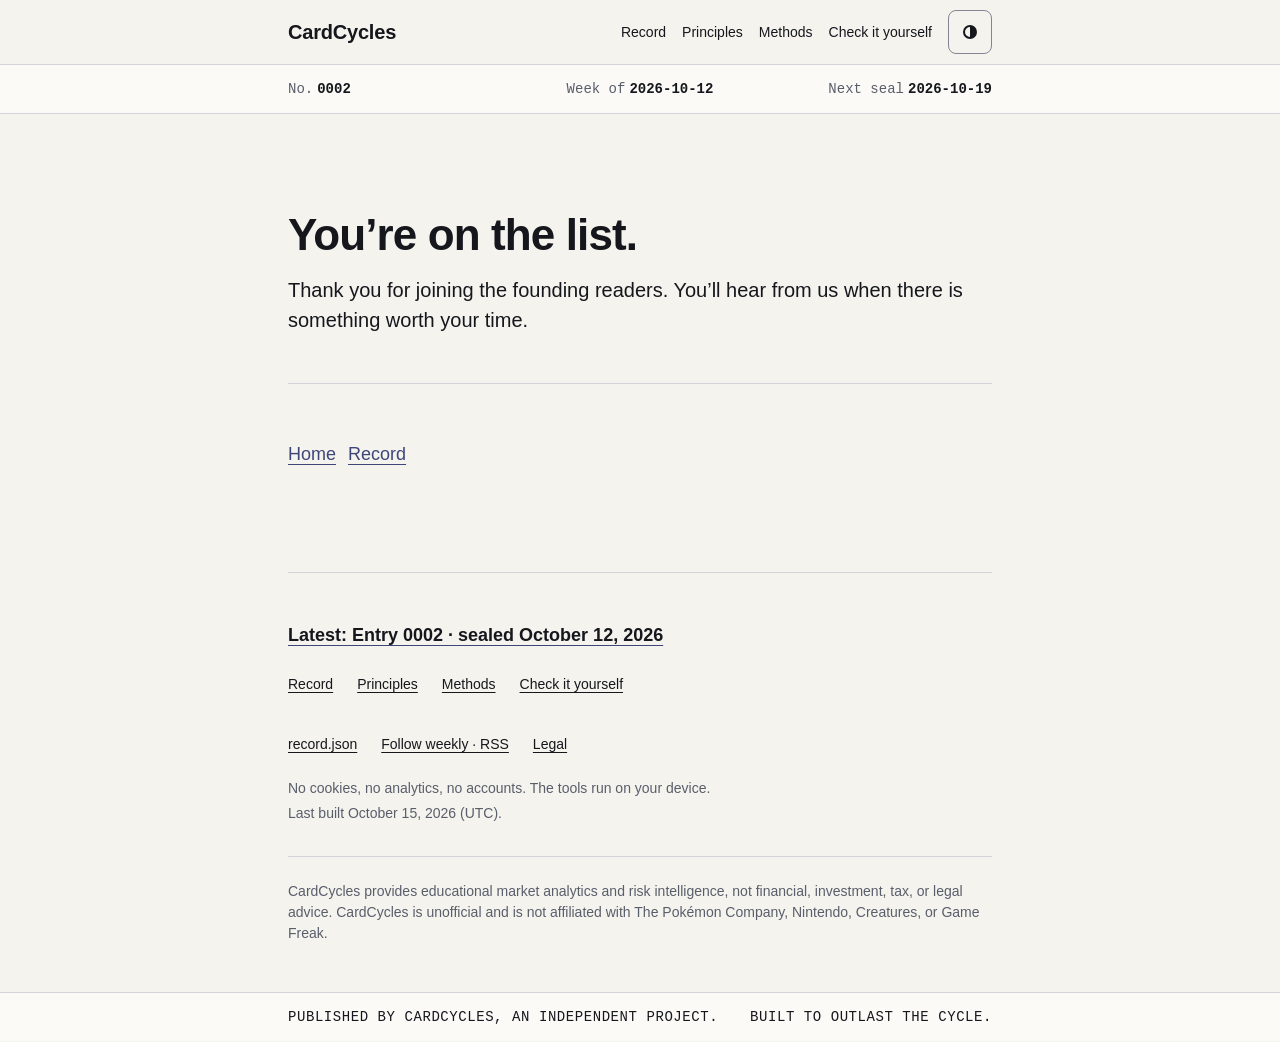
==== commit 8ab8e4eb: "Record: verified export 62bac39e300ef04c" ====
--- a/joined/index.html
+++ b/joined/index.html
@@ -15,31 +15,32 @@
 <meta property="og:description" content="Thank you for joining the founding readers. You’ll hear from us when there is something worth your time.">
 <meta property="og:url" content="https://cardcycles.com/joined/">
 <meta property="og:type" content="website">
-<meta property="og:image" content="https://cardcycles.com/assets/1f70332be251.png">
+<meta property="og:image" content="https://cardcycles.com/assets/1c38e72e2f14.png">
 <meta property="og:image:width" content="1200">
 <meta property="og:image:height" content="630">
 <meta name="twitter:card" content="summary_large_image">
 <meta name="twitter:title" content="You’re on the list · CardCycles">
 <meta name="twitter:description" content="Thank you for joining the founding readers. You’ll hear from us when there is something worth your time.">
 <meta name="twitter:url" content="https://cardcycles.com/joined/">
-<meta name="twitter:image" content="https://cardcycles.com/assets/1f70332be251.png">
+<meta name="twitter:image" content="https://cardcycles.com/assets/1c38e72e2f14.png">
 <link rel="alternate" type="application/rss+xml" title="The Cycle Record · CardCycles" href="https://cardcycles.com/feed.xml">
 <script type="application/ld+json">{"@context":"https://schema.org","@type":"WebSite","name":"CardCycles","url":"https://cardcycles.com/","description":"A weekly public record about the Pokémon card market, with entry fingerprints and timestamp-proof states. Unofficial. Not advice.","inLanguage":"en"}</script>
-<link rel="icon" href="data:image/svg+xml,%3Csvg%20xmlns%3D%22http%3A%2F%2Fwww.w3.org%2F2000%2Fsvg%22%20width%3D%2232%22%20height%3D%2232%22%20viewBox%3D%220%200%2032%2032%22%3E%3Crect%20x%3D%226%22%20y%3D%224%22%20width%3D%2220%22%20height%3D%2224%22%20rx%3D%222%22%20fill%3D%22none%22%20stroke%3D%22%232E3F73%22%20stroke-width%3D%222%22%2F%3E%3Cpath%20d%3D%22M10%2011h12M10%2016h12M10%2021h8%22%20stroke%3D%22%235A5F66%22%20stroke-width%3D%222%22%20stroke-linecap%3D%22round%22%2F%3E%3C%2Fsvg%3E">
-<link rel="stylesheet" href="/assets/35f2bae9847c.css">
+<link rel="icon" href="data:image/svg+xml,%3Csvg%20xmlns%3D%22http%3A%2F%2Fwww.w3.org%2F2000%2Fsvg%22%20width%3D%2216%22%20height%3D%2216%22%20viewBox%3D%220%200%2016%2016%22%3E%3Cstyle%3E.f%7Bstroke%3A%233E4679%7D.l%7Bstroke%3A%23595E6B%7D%40media%28prefers-color-scheme%3Adark%29%7B.f%7Bstroke%3A%23B6B4E8%7D.l%7Bstroke%3A%23B6BAC7%7D%7D%3C%2Fstyle%3E%3Crect%20class%3D%22f%22%20x%3D%223.5%22%20y%3D%222.5%22%20width%3D%229%22%20height%3D%2212%22%20rx%3D%221.5%22%20fill%3D%22none%22%2F%3E%3Cpath%20class%3D%22l%22%20d%3D%22M6%205.5h4M6%208.5h4M6%2011.5h3%22%20fill%3D%22none%22%2F%3E%3C%2Fsvg%3E">
+<link rel="stylesheet" href="/assets/3047369af697.css">
 <script src="/assets/6eaeb37964c0.js"></script>
 </head>
 <body>
 <a class="skip" href="#content">Skip to content</a>
-<header class="hdr"><div class="wrap"><a class="brand" href="/"><b>CardCycles</b></a><nav class="nav" aria-label="Site"><a class="lk" href="/record/">Record</a><a class="lk" href="/principles/">Principles</a><a class="lk" href="/methods/">Methods</a><a class="lk" href="/verify/">Check it yourself</a></nav><div class="tools"><button type="button" class="iconbtn" id="theme" aria-label="Switch to dark theme" title="Switch to dark theme"><svg viewBox="0 0 20 20" aria-hidden="true" focusable="false"><circle cx="10" cy="10" r="7.25" fill="none" stroke="currentColor" stroke-width="1.5"/><path d="M10 2.75a7.25 7.25 0 0 1 0 14.5z" fill="currentColor"/></svg></button><button type="button" class="menubtn" id="menubtn" aria-expanded="false" aria-controls="sheet"><span class="sr" data-menu-label>Menu</span><svg viewBox="0 0 16 16" aria-hidden="true" focusable="false"><path d="M2 4h12M2 8h12M2 12h12" fill="none" stroke="currentColor" stroke-width="1.5"/></svg></button></div></div></header>
+<header class="hdr"><div class="wrap"><a class="brand" href="/"><b>CardCycles</b></a><nav class="nav" aria-label="Site"><a class="lk" href="/record/">Record</a><a class="lk" href="/principles/">Principles</a><a class="lk" href="/methods/">Methods</a><a class="lk" href="/verify/">Check it yourself</a></nav><div class="tools"><button type="button" class="iconbtn" id="theme" aria-label="Switch to dark theme" title="Switch to dark theme"><svg viewBox="0 0 16 16" aria-hidden="true" focusable="false"><circle cx="8" cy="8" r="6" fill="none" stroke="currentColor" stroke-width="2"/><path d="M8 2a6 6 0 0 1 0 12z" fill="currentColor"/></svg></button><button type="button" class="menubtn" id="menubtn" aria-expanded="false" aria-controls="sheet"><span class="sr" data-menu-label>Menu</span><svg viewBox="0 0 16 16" aria-hidden="true" focusable="false"><path d="M2 4h12M2 8h12M2 12h12" fill="none" stroke="currentColor" stroke-width="2"/></svg></button></div></div></header>
 <nav class="sheet" id="sheet" aria-label="Site menu" hidden><a class="lk" href="/record/">Record</a><a class="lk" href="/principles/">Principles</a><a class="lk" href="/methods/">Methods</a><a class="lk" href="/verify/">Check it yourself</a></nav>
-<section class="i-status" aria-label="Record status"><div class="wrap"><span class="seg"><span class="status-label">No.</span> <span class="status-value">0002</span></span><span class="seg"><span class="status-label">Week of</span> <span class="status-value">2026-10-12</span></span><span class="seg"><span class="status-label">Next seal</span> <span class="status-value">2026-10-19</span></span></div></section>
+<div class="i-status-anchor" aria-hidden="true"><span data-status-sentinel></span></div>
+<section class="i-status" data-status-bar aria-label="Record status"><div class="i-status-stage"><div class="wrap i-status-original"><span class="seg"><span class="status-label">No.</span> <span class="status-value">0002</span></span><span class="seg"><span class="status-label">Week of</span> <span class="status-value">2026-10-12</span></span><span class="seg"><span class="status-label">Next seal</span> <span class="status-value">2026-10-19</span></span></div><div class="wrap i-status-pinned" aria-hidden="true">TIMESTAMPED IN BITCOIN<span class="i-status-block"> · BLOCK 971,529</span></div></div></section>
 <main class="wrap" id="content" tabindex="-1">
 <header class="page-head"><h1>You’re on the list.</h1><p class="lede">Thank you for joining the founding readers. You’ll hear from us when there is something worth your time.</p></header><section class="layout-section" data-c25-section><div class="links joined-links"><a class="lk" href="/">Home</a><a class="lk" href="/record/">Record</a></div></section>
 </main>
-<footer class="ftr"><div class="wrap"><div class="ftr-grid layout-grid" data-c25-grid="footer"><div class="ftr-col"><p class="line">Published by CardCycles, an independent project. Built to outlast the cycle.</p><nav aria-label="Footer"><a class="lk" href="/record/">Record</a><a class="lk" href="/principles/">Principles</a><a class="lk" href="/methods/">Methods</a><a class="lk" href="/verify/">Check it yourself</a><a class="lk" href="/legal/">Legal</a></nav><p class="priv">No cookies, no analytics, no accounts. The tools run on your device.</p></div><div class="ftr-col"><p class="latest"><a class="lk" href="/record/0002/">Latest: Entry 0002 · sealed October 12, 2026</a></p><div class="links"><a class="lk" href="/record.json">record.json</a><a class="lk" href="/record/#follow">Follow weekly · RSS</a></div><p class="built">Last built October 15, 2026 (UTC).</p></div></div><p class="disc">CardCycles provides educational market analytics and risk intelligence, not financial, investment, tax, or legal advice. CardCycles is unofficial and is not affiliated with The Pokémon Company, Nintendo, Creatures, or Game Freak.</p></div></footer>
+<footer class="ftr"><div class="wrap"><div class="ftr-grid layout-grid" data-c25-grid="footer"><p class="latest"><a class="lk" href="/record/0002/">Latest: Entry 0002 · sealed October 12, 2026</a></p><nav aria-label="Footer"><a class="lk" href="/record/">Record</a><a class="lk" href="/principles/">Principles</a><a class="lk" href="/methods/">Methods</a><a class="lk" href="/verify/">Check it yourself</a></nav><div class="links"><a class="lk" href="/record.json">record.json</a><a class="lk" href="/record/#follow">Follow weekly · RSS</a><a class="lk" href="/legal/">Legal</a></div><p class="priv">No cookies, no analytics, no accounts. The tools run on your device.</p><p class="built">Last built October 15, 2026 (UTC).</p></div><p class="disc">CardCycles provides educational market analytics and risk intelligence, not financial, investment, tax, or legal advice. CardCycles is unofficial and is not affiliated with The Pokémon Company, Nintendo, Creatures, or Game Freak.</p></div><div class="ftr-seal" data-end-seal><p class="wrap ftr-seal-line"><span>Published by CardCycles, an independent project.</span> <span>Built to outlast the cycle.</span></p></div></footer>
 <div id="live" class="sr" aria-live="polite"></div>
 <script type="application/json" id="copy-base">{"to_dark":"Switch to dark theme","to_light":"Switch to light theme","menu_open":"Menu","menu_close":"Close","copied":"Copied","copied_live":"Copied to the clipboard","copy_failed":"Couldn’t copy. Select the text and copy it yourself.","eyebrows":["The Cycle Record","Series R · The Record","Principles","Methods v1.0"]}</script>
-<script defer src="/assets/ef8a52c68d85.js"></script>
+<script defer src="/assets/11364da56c91.js"></script>
 </body>
 </html>
--- a/assets/3047369af697.css
+++ b/assets/3047369af697.css
@@ -0,0 +1,56 @@
+@layer components {
+:root{color-scheme:light;--paper:#F5F3EE;--surface:#FBFAF7;--ink:#15171D;--graphite:#595E6B;--hairline:#D5D2DC;--indigo:#3E4679;--indigo-lift:#48518A;--indigo-press:#353C69;--press-soft:#E2E0EC;--lilac:#70609B;--indigo-soft:#EAE9F1;--control-line:#858492;--gold:#896727;--gold-line:#896727;--top-light:#FFFFFF;--seal-surface:#0A0D14;--seal-gold:#C8A96A;--seal-edge:#8D7544;--seal-highlight:#363E50;--sans:-apple-system,BlinkMacSystemFont,"SF Pro Text","Segoe UI",Roboto,"Helvetica Neue",Arial,sans-serif;--display:"SF Pro Display",-apple-system,BlinkMacSystemFont,"Segoe UI",Roboto,"Helvetica Neue",Arial,sans-serif;--mono:ui-monospace,"SF Mono",Menlo,Consolas,"Liberation Mono",monospace;--fs-13:.8125rem;--fs-14:.875rem;--fs-17:1.0625rem;--fs-20:1.25rem;--fs-28:1.75rem;--fs-44:clamp(1.75rem,1rem + 2vw,2.75rem);--fs-72:clamp(2.75rem,1.75rem + 3vw,4.5rem);--sp-4:4px;--sp-8:8px;--sp-12:12px;--sp-16:16px;--sp-24:24px;--sp-32:32px;--sp-48:48px;--sp-64:64px;--sp-96:96px;--sp-128:128px;--tap:44px;--tap-s:40px;--radius:12px;--radius-s:8px;--hair:1px;--rule:2px;--ring:280px;--gutter:var(--sp-16);--gap:var(--sp-24)}@media (prefers-color-scheme:dark){:root:not([data-theme="light"]){color-scheme:dark;--paper:#0E1118;--surface:#151923;--ink:#ECE9E2;--graphite:#B6BAC7;--hairline:#343B49;--indigo:#B6B4E8;--indigo-lift:#C4C2EF;--indigo-press:#A7A5DC;--press-soft:#1B1E2A;--lilac:#A898D8;--indigo-soft:#242737;--control-line:#72798A;--gold:#C8A96A;--gold-line:#8D7544;--top-light:#363E50}}:root[data-theme="dark"]{color-scheme:dark;--paper:#0E1118;--surface:#151923;--ink:#ECE9E2;--graphite:#B6BAC7;--hairline:#343B49;--indigo:#B6B4E8;--indigo-lift:#C4C2EF;--indigo-press:#A7A5DC;--press-soft:#1B1E2A;--lilac:#A898D8;--indigo-soft:#242737;--control-line:#72798A;--gold:#C8A96A;--gold-line:#8D7544;--top-light:#363E50}@media (min-width:40em){:root{--gutter:var(--sp-32)}}@media (min-width:60em){:root{--gutter:var(--sp-48);--ring:clamp(280px,28vw,320px)}}@media (max-width:39.9375em){:root{--ring:200px}}*,*::before,*::after{box-sizing:border-box}html{-webkit-text-size-adjust:100%;text-size-adjust:100%}html,body{background:var(--paper)}body{margin:0;color:var(--ink);font:var(--fs-17)/1.55 var(--sans);-webkit-font-smoothing:antialiased;overflow-wrap:break-word}a{color:var(--indigo);text-decoration:underline;text-decoration-thickness:var(--hair);text-underline-offset:.2em}button{min-width:var(--tap);min-height:var(--tap)}a:hover{text-decoration-thickness:var(--rule)}:focus{outline:none}:focus-visible{outline:var(--rule) solid var(--indigo);outline-offset:var(--rule);border-radius:var(--sp-4)}p{margin:0 0 var(--sp-16)}h1,h2,h3{margin:0;font-weight:600;letter-spacing:-.01em}h2{font-size:var(--fs-28);line-height:1.2}h3{font-size:var(--fs-20);line-height:1.3}code,.mono,kbd{font-family:var(--mono);font-size:var(--fs-14)}.num,table,.fp,.meta,.status,.stats dd{font-variant-numeric:tabular-nums lining-nums}.skip{position:absolute;left:var(--sp-16);top:0;z-index:20;transform:translateY(-200%);background:var(--indigo);color:var(--paper);padding:var(--sp-12) var(--sp-16);border-radius:var(--radius-s);text-decoration:none}.skip:focus{transform:translateY(var(--sp-12))}.sr{position:absolute;width:var(--hair);height:var(--hair);padding:0;margin:0;overflow:hidden;clip:rect(0 0 0 0);white-space:nowrap;border:0}.wrap{max-width:calc(1120px + 2*var(--gutter));margin:0 auto;padding:0 var(--gutter)}.m8{max-width:calc((100% - 11*var(--gap)) / 12 * 8 + 7*var(--gap));margin-left:0;margin-right:auto}.g12{display:grid;grid-template-columns:repeat(12,minmax(0,1fr));column-gap:var(--gap);align-items:stretch}.g12>*{min-width:0}.split>.a{grid-column:1 / span 7}.split>.b{grid-column:8 / span 5}.read{align-items:start}.read>.main{grid-column:1 / span 8}.read>.rail{grid-column:9 / span 4;position:sticky;top:var(--sp-24)}@media (max-width:59.9375em){.m8{max-width:none}.g12{grid-template-columns:minmax(0,1fr);row-gap:var(--sp-32)}.g12>*{grid-column:1 / -1!important}.read>.rail{position:static}}.lk{display:inline-flex;align-items:center;min-width:var(--tap);min-height:var(--tap)}.nw{white-space:nowrap}.review{background:var(--surface);border-bottom:var(--hair) solid var(--hairline);font-size:var(--fs-14);line-height:1.45}.review .wrap{display:flex;flex-wrap:wrap;align-items:center;column-gap:var(--sp-16)}.review strong{font-weight:600}.rv-full{margin:0;min-width:0;padding:var(--sp-8) 0}.rv-d summary{display:inline-flex;align-items:center;min-height:var(--tap);cursor:pointer;color:var(--indigo);text-decoration:underline;text-underline-offset:.2em}.rv-d[open]{flex-basis:100%;padding-bottom:var(--sp-12)}.rv-d[open] summary{text-decoration-thickness:var(--rule)}.rv-d p{margin:0 0 var(--sp-8);}.rv-d ul.plain{list-style:disc;padding-left:var(--sp-24);}.rv-d ul.plain li{border:0;padding:var(--sp-4) 0}@media (max-width:47.4375em){.rv-full{flex-basis:100%;padding-bottom:0}}.hdr{border-bottom:var(--hair) solid var(--hairline);background:var(--paper)}.hdr .wrap{height:var(--sp-64);display:flex;align-items:center;justify-content:space-between;gap:var(--sp-16)}.brand{display:flex;flex-wrap:wrap;align-content:center;align-items:baseline;gap:var(--sp-12);text-decoration:none;color:var(--ink);min-height:var(--tap)}.brand b{font-weight:600;font-size:var(--fs-20);letter-spacing:-.01em}.brand span{font-size:var(--fs-14);color:var(--graphite)}.nav{display:flex;align-items:center;gap:var(--sp-4)}.nav a{display:inline-flex;align-items:center;min-height:var(--tap);padding:0 var(--sp-12);color:var(--ink);text-decoration:none;font-size:var(--fs-14);border-radius:var(--radius-s)}.nav a:hover{background:var(--indigo-soft)}.nav a[aria-current="page"]{text-decoration:underline;text-underline-offset:.45em;text-decoration-thickness:var(--rule);text-decoration-color:var(--indigo)}.tools{display:flex;align-items:center;gap:var(--sp-8)}.iconbtn{display:inline-flex;align-items:center;justify-content:center;width:var(--tap);height:var(--tap);border:var(--hair) solid var(--hairline);border-radius:var(--radius-s);background:transparent;color:var(--ink);cursor:pointer;padding:0}.iconbtn svg{width:var(--sp-16);height:var(--sp-16)}.menubtn{display:none;min-height:var(--tap);padding:0 var(--sp-16);border:var(--hair) solid var(--hairline);border-radius:var(--radius-s);background:transparent;color:var(--ink);font:600 var(--fs-14)/1 var(--sans);cursor:pointer}.sheet{display:none;border-bottom:var(--hair) solid var(--hairline);background:var(--surface)}.sheet[hidden]{display:none!important}.sheet a{display:flex;align-items:center;min-height:var(--sp-48);padding:0 var(--gutter);color:var(--ink);text-decoration:none;border-top:var(--hair) solid var(--hairline)}.sheet a:first-child{border-top:0}@media (max-width:59.9375em){.hdr .nav{display:none}.menubtn{display:inline-flex;align-items:center}.brand span{display:none}.js .sheet:not([hidden]){display:block}.no-js .hdr .nav{display:flex}.no-js .menubtn{display:none}}@media (max-width:59.9375em){.no-js .hdr .wrap{height:auto;flex-wrap:wrap;padding-top:var(--sp-8);padding-bottom:var(--sp-8)}.no-js .hdr .nav{flex-wrap:wrap}}.status{background:var(--surface);border-bottom:var(--hair) solid var(--hairline);font-size:var(--fs-14);line-height:1.45}.status .wrap{min-height:var(--tap-s);display:flex;align-items:center;justify-content:space-between;gap:var(--sp-4) var(--sp-24);flex-wrap:wrap;padding-top:var(--sp-8);padding-bottom:var(--sp-8)}.status .l{display:flex;flex-wrap:wrap;gap:var(--sp-4) var(--sp-12);align-items:baseline}.status .k,.status .n,.status .r{color:var(--graphite)}.status .v{font-weight:600}@media (max-width:47.4375em){.status .n{display:none}}main{display:block;padding-bottom:var(--sp-96)}.sec{padding-top:var(--sp-96)}.sec-tight{padding-top:var(--sp-64)}@media (max-width:39.9375em){.sec{padding-top:var(--sp-64)}.sec-tight{padding-top:var(--sp-48)}main{padding-bottom:var(--sp-64)}}.eyebrow{display:block;font-size:var(--fs-14);line-height:1.3;color:var(--graphite);font-weight:600}.lede{font-size:var(--fs-20);line-height:1.5;color:var(--ink);text-wrap:pretty}.muted{color:var(--graphite)}.small{font-size:var(--fs-14);line-height:1.45}.h-row{display:flex;align-items:baseline;justify-content:space-between;gap:var(--sp-16);flex-wrap:wrap;margin-bottom:var(--sp-24)}.h-row a{font-size:var(--fs-14)}.h-row p{margin:var(--sp-8) 0 0}.btn{display:inline-flex;align-items:center;justify-content:center;height:auto;min-height:var(--tap);padding:var(--sp-12) var(--sp-24);border-radius:var(--radius-s);font:600 var(--fs-17)/1.2 var(--sans);text-decoration:none;border:var(--hair) solid transparent;cursor:pointer;text-align:center}.btn-p{background:var(--indigo);color:var(--paper)}.btn-p:hover{text-decoration:none}.btn-s{background:transparent;color:var(--ink);border-color:var(--hairline)}.btn-s:hover{background:var(--indigo-soft)}.btn[disabled]{opacity:.55;cursor:not-allowed}.btns{display:flex;flex-wrap:wrap;gap:var(--sp-12)}.btn[hidden]{display:none}.btns.col{flex-direction:column}.btns.col .btn{width:100%}.chip{display:inline-flex;align-items:center;min-height:var(--sp-24);padding:var(--sp-4) var(--sp-8);border-radius:999px;font:600 var(--fs-14)/1.3 var(--sans);letter-spacing:0;background:var(--indigo-soft);color:var(--ink);white-space:nowrap;vertical-align:middle}.chip-o{background:transparent;box-shadow:inset 0 0 0 var(--hair) var(--hairline)}.card{background:var(--surface);border:var(--hair) solid var(--hairline);border-radius:var(--radius);padding:var(--sp-24);min-width:0}.card>:last-child{margin-bottom:0}.grid{display:grid;gap:var(--gap);align-items:stretch}.g2{grid-template-columns:repeat(2,minmax(0,1fr))}.g3{grid-template-columns:repeat(3,minmax(0,1fr))}.g4{grid-template-columns:repeat(4,minmax(0,1fr))}@media (max-width:59.9375em){.g4{grid-template-columns:repeat(2,minmax(0,1fr))}.g3{grid-template-columns:minmax(0,1fr)}}@media (max-width:47.4375em){.g2{grid-template-columns:minmax(0,1fr)}}@media (max-width:32.4375em){.g4{grid-template-columns:minmax(0,1fr)}}.card-f{display:flex;flex-direction:column}.card-f .push{margin-top:auto}.card h2.h3,h2.h3{font-size:var(--fs-20);line-height:1.3;margin-bottom:var(--sp-12)}.t-row{display:flex;align-items:center;flex-wrap:wrap;gap:var(--sp-8) var(--sp-12)}.t-row h2,.t-row h3{margin:0}.card.held{border-left:var(--hair) dashed var(--graphite)}.heldnote{display:block;margin-top:var(--sp-8);font-size:var(--fs-14);line-height:1.45;color:var(--graphite)}.hero{padding-top:var(--sp-64)}.hero-g{align-items:start}.hero h1{font-family:var(--display);font-size:var(--fs-72);line-height:1.05;letter-spacing:-.02em;margin:var(--sp-12) 0 var(--sp-24);max-width:14ch;text-wrap:balance}.hero .lede{max-width:44ch;margin:0 0 var(--sp-32)}.hero-intro{grid-column:1 / span 7;grid-row:1}.hero-detail{grid-column:1 / span 7;grid-row:2}.hero-glance{grid-column:8 / span 5;grid-row:1 / span 2;align-self:center;justify-self:end;width:min(100%,420px);padding:var(--sp-32);border:var(--hair) solid var(--hairline);border-radius:var(--radius);background:var(--surface)}.hero-glance[data-state="held"]{border-left-style:dashed}.hero-glance h2{margin-bottom:var(--sp-24)}.hero-glance dl{margin:0}.hero-glance dl>div{padding:var(--sp-16) 0;border-top:var(--hair) solid var(--hairline)}.hero-glance dl>div:last-child{padding-bottom:0}.hero-glance dt{font-size:var(--fs-14);font-weight:600;color:var(--graphite)}.hero-glance dd{margin:var(--sp-4) 0 0;font-size:var(--fs-20);line-height:1.35}.hero-glance dd .small{display:block;margin-top:var(--sp-4);font-weight:400}.split>.b.art-c{display:flex;flex-direction:column;align-items:center;justify-content:center}@media (max-width:59.9375em){.hero-g>*{grid-row:auto}.hero-glance{width:100%;justify-self:start}}@media (max-width:39.9375em){.hero{padding-top:var(--sp-32)}.hero h1{font-size:var(--fs-44);margin:var(--sp-12) 0 var(--sp-16)}.hero .lede{font-size:var(--fs-17);margin-bottom:var(--sp-24)}.hero .btns .btn{padding:var(--sp-12) var(--sp-16);flex:1 1 auto}}.ref{stroke:var(--graphite);stroke-width:var(--hair);stroke-dasharray:5 7;opacity:1;vector-effect:non-scaling-stroke}.ring-readout .ro,.recline .ln{display:block;white-space:nowrap}.recline{margin:var(--sp-16) 0 0;font-size:var(--fs-14);line-height:1.45;color:var(--graphite);font-variant-numeric:tabular-nums lining-nums}.art-c .recline,.art-c .ringcap{text-align:center}.newhere{margin:0 0 var(--sp-32);padding:var(--sp-16) 0;border-top:var(--hair) solid var(--hairline);border-bottom:var(--hair) solid var(--hairline);}.nh-t{margin:0 0 var(--sp-12);font-weight:600}.newhere dl{display:grid;grid-template-columns:var(--sp-128) minmax(0,1fr);gap:var(--sp-12) var(--sp-16);margin:0;align-items:baseline}.newhere dt{font-size:var(--fs-14);font-weight:600;color:var(--graphite)}.newhere dd{margin:0;text-wrap:pretty}@media (max-width:39.9375em){.newhere dl{grid-template-columns:minmax(0,1fr);row-gap:0}.newhere dd{margin-bottom:var(--sp-12)}.newhere dd:last-child{margin-bottom:0}}.wkp{padding:var(--sp-32)}.market-reading{display:grid;gap:var(--sp-16);margin-bottom:var(--sp-24)}.market-reading>*{margin:0}.market-reading-head{justify-content:space-between;align-items:flex-start}.market-reading-copy{}.market-reading.held{border-left:var(--hair) dashed var(--graphite)}.market-reading-note,.market-reading-method,.market-reading-date{margin-top:0}.wkp-h{display:flex;flex-wrap:wrap;align-items:baseline;justify-content:space-between;gap:var(--sp-4) var(--sp-24);padding-bottom:var(--sp-24);margin-bottom:0;border-bottom:var(--hair) solid var(--hairline)}.wkp-h h3{font-size:var(--fs-20);line-height:1.4}.wkp-h h3 .nw{white-space:nowrap}@media (max-width:39.9375em){.wkp-h h3 .nw{display:block}.wkp-h h3 .sep{display:none}}.wkp-h p{margin:0;font-size:var(--fs-14);color:var(--graphite);text-wrap:pretty}.wkp-mkt{display:grid;grid-template-columns:var(--sp-64) minmax(0,1fr);grid-template-areas:"w h" "w r";column-gap:var(--sp-24);align-items:start}.wkp-mkt .well{grid-area:w}.mk-h{grid-area:h}.mk-r{grid-area:r}.well{width:var(--sp-64);height:var(--sp-64);border:var(--hair) solid var(--hairline);border-radius:var(--radius);display:flex;align-items:center;justify-content:center;color:var(--graphite)}.well::before{content:"\2014";content:"\2014" / "";font-size:var(--fs-28);line-height:1;font-weight:600}.wkp-mkt .k{display:block;font-size:var(--fs-14);line-height:1.3;font-weight:600;color:var(--graphite)}.wkp-mkt .v{display:block;font-size:var(--fs-28);line-height:1.2;font-weight:600;margin:var(--sp-4) 0 0}.wkp-mkt .mk-r{margin:var(--sp-8) 0 0;text-wrap:pretty}.wkp-cols{display:grid;grid-template-columns:minmax(0,7fr) minmax(0,5fr);margin-top:var(--sp-24);padding-top:var(--sp-24);border-top:var(--hair) solid var(--hairline);align-items:stretch}.wkp-h+.wkp-cols{border-top:0;margin-top:0}.wkp>.wkp-cols:first-child{border-top:0;margin-top:0;padding-top:0}.wkp-cols>section{min-width:0}.frozen-note{margin-bottom:var(--sp-24)}.frozen-note h3{margin-top:0}.wkp-home .wkp-since,.wkp-home .wkp-act{margin-top:var(--sp-24)}.wkp-cols>section:first-child{padding-right:var(--sp-32);border-right:var(--hair) solid var(--hairline)}.wkp-cols>section+section{padding-left:var(--sp-32)}@media (min-width:60em){.wkp-home .wkp-cols{grid-template-columns:minmax(0,8fr) minmax(0,4fr)}}.wkp-no-fact .wkp-cols{display:block}.wkp-no-fact .wkp-cols>section:first-child{border-right:0;padding-right:0}.wkp-no-fact .wkp-cols>section+section{padding-left:0;margin-top:var(--sp-24);padding-top:var(--sp-24);border-top:var(--hair) solid var(--hairline)}.wkp-since{min-width:0}.wkp-since .k{margin:0 0 var(--sp-8);font-weight:600}.wkp-since ul{list-style:none;margin:0;padding:0}.wkp-since li+li{margin-top:var(--sp-8)}.wkp-t{margin:0 0 var(--sp-16);font-size:var(--fs-14);line-height:1.3;font-weight:600;color:var(--graphite);letter-spacing:0}.wkp dl{margin:0}.wkp .row+.row{margin-top:var(--sp-24)}.wkp dt{display:flex;flex-wrap:wrap;align-items:center;gap:var(--sp-4) var(--sp-12);min-height:calc(var(--fs-14) * 1.3 + 2 * var(--sp-4));font-size:var(--fs-14);line-height:1.3;font-weight:600;color:var(--graphite)}.wkp dd{margin:0}.wkp dd.v{margin-top:var(--sp-4);font-size:var(--fs-20);line-height:1.4;font-weight:600}.wkp dd.n{margin-top:var(--sp-4);text-wrap:pretty}.wkp dd.x{margin-top:var(--sp-16)}.wkp dd.x .fignote{margin-top:var(--sp-8)}.feed-help{}@media(min-width:60em){.wkp-home .wkp-cols>section+section{display:flex;flex-direction:column}.wkp-home .wkp-cols>section+section>p:last-child{margin-top:auto;padding-top:var(--sp-24)}}.wkp-f{display:grid;grid-template-columns:minmax(0,1fr) auto;column-gap:var(--sp-32);align-items:start;margin-top:var(--sp-24);padding-top:var(--sp-24);border-top:var(--hair) solid var(--hairline)}.wkp-f>.result{grid-column:1 / -1}.wkp-act{display:flex;flex-direction:column;align-items:flex-start;gap:var(--sp-12);min-width:0}.wkp-act p{margin:0;font-size:var(--fs-14);color:var(--graphite)}.wkp-f .result{margin-top:var(--sp-16)}.wk-visit{margin:0;font-size:var(--fs-14);color:var(--graphite)}@media (max-width:59.9375em){.wkp-cols{grid-template-columns:minmax(0,1fr)}.wkp-cols>section:first-child{padding-right:0;border-right:0}.wkp-cols>section+section{padding-left:0;margin-top:var(--sp-24);padding-top:var(--sp-24);border-top:var(--hair) solid var(--hairline)}.wkp-f{grid-template-columns:minmax(0,1fr);row-gap:var(--sp-24)}.wkp-act{align-items:stretch}.wkp-act .btns{justify-content:flex-start}}@media (max-width:39.9375em){.wkp{padding:var(--sp-24)}.wkp-mkt{grid-template-columns:var(--tap) minmax(0,1fr);column-gap:var(--sp-16)}.wkp-mkt .well{width:var(--tap);height:var(--tap)}.well::before{font-size:var(--fs-20)}.wkp-act .btns{flex-direction:column}.wkp-act .btns .btn{width:100%}}@media (max-width:24.9375em){.wkp{padding:var(--sp-16)}.wkp-mkt{grid-template-columns:minmax(0,1fr);grid-template-areas:"w" "h" "r"}.wkp-mkt .mk-h{margin-top:var(--sp-16)}}.cite{background:var(--surface);border:var(--hair) solid var(--hairline);border-radius:var(--radius);padding:var(--sp-24);margin:var(--sp-24) 0;overflow-wrap:anywhere;max-width:calc((100% - 11*var(--gap)) / 12 * 8 + 7*var(--gap))}.cite .fp{font-size:var(--fs-17)}details.receipt{margin-top:var(--sp-24)}details.receipt>summary{min-height:var(--sp-48);display:flex;align-items:center;gap:var(--sp-12);padding:0 var(--sp-24);cursor:pointer;font-weight:600;list-style:none;background:var(--surface);border:var(--hair) solid var(--hairline);border-radius:var(--radius)}details.receipt>summary::-webkit-details-marker{display:none}details.receipt>summary::before{content:"";flex:none;width:var(--sp-8);height:var(--sp-8);border-right:var(--rule) solid var(--indigo);border-bottom:var(--rule) solid var(--indigo);transform:rotate(-45deg)}details.receipt[open]>summary::before{transform:rotate(45deg)}details.receipt>summary:hover{background:var(--indigo-soft)}details.receipt[open]>summary{margin-bottom:var(--sp-8)}.rc-sec{padding:var(--sp-32) 0}.rc-sec+.rc-sec{border-top:var(--hair) solid var(--hairline)}.rc-sec h3{margin-bottom:var(--sp-16)}.rawblk pre{margin:0;white-space:pre-wrap;word-break:break-all;font-family:var(--mono);font-size:var(--fs-14);line-height:1.6}.rawblk .row2{display:grid;grid-template-columns:minmax(0,1fr) auto;align-items:start;gap:var(--sp-12)}a.term{color:inherit;text-decoration:underline dotted var(--hair);text-underline-offset:3px}a.term:hover{text-decoration-style:solid}.words{margin:var(--sp-24) 0 0}.words>div{display:grid;grid-template-columns:minmax(0,1fr) minmax(0,2fr);gap:var(--sp-4) var(--gap);padding:var(--sp-16) 0;border-top:var(--hair) solid var(--hairline)}.words dt{font-weight:600;scroll-margin-top:var(--sp-24)}.words dd{margin:0}@media (max-width:39.9375em){.words>div{grid-template-columns:minmax(0,1fr)}}.stats{display:grid;grid-template-columns:repeat(4,minmax(0,1fr));gap:var(--sp-16);margin:0}.stats>div{display:flex;flex-direction:column-reverse;justify-content:flex-end;border-top:var(--hair) solid var(--hairline);padding-top:var(--sp-12);min-width:0}.stats dt{font-size:var(--fs-14);line-height:1.3;color:var(--graphite);margin-top:var(--sp-4)}.stats dd{margin:0;font-family:var(--display);font-size:var(--fs-28);line-height:1.1;font-weight:600;letter-spacing:-.01em}.stats.s2{grid-template-columns:repeat(2,minmax(0,1fr));row-gap:var(--sp-16)}@media (max-width:32.4375em){.stats{grid-template-columns:repeat(2,minmax(0,1fr))}}@media (min-width:60em){.page-h .read>.rail{margin-top:var(--sp-16)}}.rail-card h2{margin-bottom:var(--sp-12)}.rail-card .recline{margin:0 0 var(--sp-8)}.rail-card .small{margin:0 0 var(--sp-16)}.band{background:var(--surface);border-top:var(--hair) solid var(--hairline);border-bottom:var(--hair) solid var(--hairline);margin-top:var(--sp-96)}main:has(>.band:last-child){padding-bottom:0}main>.band:last-child{border-bottom:0}.band .g12{align-items:center;padding-top:var(--sp-64);padding-bottom:var(--sp-64)}.band h2{margin-bottom:var(--sp-16);max-width:22ch;text-wrap:balance}@media (max-width:47.4375em){.band{margin-top:var(--sp-64)}.band .g12{padding-top:var(--sp-48);padding-bottom:var(--sp-48)}}.page-h{padding-top:var(--sp-64)}.page-h h1{font-family:var(--display);font-size:var(--fs-44);line-height:1.1;letter-spacing:-.02em;margin:var(--sp-8) 0 var(--sp-24)}.page-h .lede{}@media (max-width:39.9375em){.page-h{padding-top:var(--sp-48)}}.rec-g,.ent-g{align-items:center}.rec-g>.a .stats{margin-top:var(--sp-48)}.rec-lim{margin-top:var(--sp-48)}.rec-lim h2{margin:0}.rec-lim .limits{grid-template-columns:minmax(0,1fr);gap:var(--sp-16);margin-top:var(--sp-16)}.rec-lim .limits li{padding-top:var(--sp-12)}.rec-lim .limits p{margin:0}.ent-lede{margin:var(--sp-24) 0 0}.glance{display:grid;gap:var(--sp-12);margin:var(--sp-32) 0 0;padding:var(--sp-16) 0;border-top:var(--hair) solid var(--hairline);border-bottom:var(--hair) solid var(--hairline);}.glance>div{display:grid;grid-template-columns:var(--sp-128) minmax(0,1fr);column-gap:var(--sp-16);align-items:baseline}.glance dt{font-size:var(--fs-14);font-weight:600;color:var(--graphite)}.glance dd{margin:0;font-variant-numeric:tabular-nums lining-nums}.glance .ln{display:block;white-space:nowrap}.onpage{margin-top:var(--sp-24)}.onpage .k{margin:0;font-size:var(--fs-14);font-weight:600;color:var(--graphite)}.onpage .lks{display:flex;flex-wrap:wrap;column-gap:var(--sp-24)}@media (max-width:39.9375em){.ent-lede{font-size:var(--fs-17)}.glance>div{grid-template-columns:minmax(0,1fr)}.onpage .lks{flex-direction:column}}.prose h2{margin:var(--sp-48) 0 var(--sp-16)}.prose>h2:first-child{margin-top:0}.prose .t-row{margin:var(--sp-48) 0 0}.prose .t-row h2{margin:0}.rules{list-style:none;margin:var(--sp-32) 0 0;padding:0;counter-reset:r}.rules li{display:grid;grid-template-columns:var(--tap-s) minmax(0,1fr);gap:var(--sp-16);padding:var(--sp-24) 0;border-top:var(--hair) solid var(--hairline)}.rules li::before{counter-increment:r;content:counter(r);display:inline-flex;align-items:center;justify-content:center;width:var(--sp-32);height:var(--sp-32);border-radius:999px;background:var(--indigo-soft);font-weight:600;font-size:var(--fs-14);font-variant-numeric:tabular-nums}.rules b{display:block;font-weight:600;margin-bottom:var(--sp-4)}.rules p{margin:0}.plain{list-style:none;margin:0;padding:0}.plain li{padding:var(--sp-12) 0;border-top:var(--hair) solid var(--hairline)}.plain li:first-child{border-top:0}.limits{display:grid;grid-template-columns:repeat(3,minmax(0,1fr));gap:var(--gap);margin:var(--sp-24) 0 0;padding:0;list-style:none}.limits li{border-top:var(--hair) solid var(--hairline);padding-top:var(--sp-16)}@media (max-width:59.9375em){.limits{grid-template-columns:minmax(0,1fr)}}.tail .card h2{margin-bottom:var(--sp-16)}.tail .stats{grid-template-columns:repeat(2,minmax(0,1fr));margin-bottom:var(--sp-16)}.tail .plain{margin-bottom:var(--sp-16)}.actrow{display:flex;flex-wrap:wrap;gap:0 var(--sp-24);margin-top:auto;padding-top:var(--sp-8)}.tbl{width:100%;border-spacing:0;font-size:var(--fs-14)}.tbl caption{text-align:left;font-size:var(--fs-14);color:var(--graphite);padding-bottom:var(--sp-12)}.tbl th{text-align:left;font-weight:600;font-size:var(--fs-14);line-height:1.3;color:var(--graphite);padding:var(--sp-12);border-bottom:var(--hair) solid var(--hairline);vertical-align:bottom}.tbl td,.tbl tbody th{padding:var(--sp-16) var(--sp-12);border-bottom:var(--hair) solid var(--hairline);vertical-align:top}.tbl .chip{white-space:nowrap}.tbl.compact td{padding-top:var(--sp-8);padding-bottom:var(--sp-8)}.tbl td.nw a.lk{min-height:var(--tap);min-width:var(--tap)}.tbl tr>*:first-child{padding-left:0}.tbl tr>*:last-child{padding-right:0}.tbl .r{text-align:right}.tbl tr.missed td{color:var(--graphite)}.rname{display:inline-flex;flex-wrap:wrap;align-items:center;gap:var(--sp-8)}.readings-tbl tbody th{white-space:nowrap}.readings-tbl .rname{flex-wrap:nowrap}p.m8{text-wrap:pretty}.tbl em{font-style:italic}.tbl-fig{max-width:calc((100% - 11*var(--gap)) / 12 * 8 + 7*var(--gap))}@media (max-width:59.9375em){.tbl-fig,.cite{max-width:none}}@media (max-width:39.9375em){.cite{padding:var(--sp-16)}.share-sec .btns{flex-direction:column}.share-sec .btns .btn{width:100%}}.rec-tbl td{vertical-align:middle}.rec-tbl td:last-child{white-space:normal}.rec-tbl td:last-child .chip{white-space:normal;max-width:100%}.rec-tbl th:not(:last-child),.rec-tbl td:not(:last-child){width:1%;padding-right:var(--sp-24)}.rc-items .tbl td,.rc-items .tbl tbody th{vertical-align:middle;padding-top:var(--sp-12);padding-bottom:var(--sp-12)}.rc-items .tbl tbody th,.readings-tbl tbody th{font-size:var(--fs-14);text-transform:none;letter-spacing:0;color:var(--ink);font-weight:600}.rc-items .tbl tr.has-note>*{border-bottom:0}.rc-items .tbl td:nth-child(3){min-width:16ch}.rc-items{container-type:inline-size}.rc-items .fpc,.rc-items .act{flex-wrap:wrap}@container (min-width:1120px){.rc-items .fpc,.rc-items .act{flex-wrap:nowrap}}@container (max-width:60em){.rc-items .wide-only{display:none}.rc-items .cards{display:block}}.rc-items .tbl tr.note td{padding-top:0;font-size:var(--fs-14);line-height:1.5;color:var(--graphite)}.chips{display:inline-flex;gap:var(--sp-8);flex-wrap:nowrap;align-items:center}.fpc{display:inline-flex;align-items:center;gap:var(--sp-12)}.check-out{font-size:var(--fs-14);font-weight:600;white-space:nowrap}.tscroll{overflow-x:auto;-webkit-overflow-scrolling:touch}.tscroll.tall{max-height:420px;overflow-y:auto}.js .tscroll.tall:has(.history-full[hidden]){max-height:none}@media (max-width:59.9375em){.rec-tbl th:not(:last-child),.rec-tbl td:not(:last-child){padding-right:var(--sp-8)}.rec-tbl th:nth-child(2),.rec-tbl th:nth-child(3),.rec-tbl td:nth-child(2),.rec-tbl td:nth-child(3){width:auto;white-space:normal}}.tscroll.tall th{position:sticky;top:0;background:var(--paper)}.cards{display:none;list-style:none;margin:0;padding:0}.cards li{background:var(--surface);border:var(--hair) solid var(--hairline);border-radius:var(--radius);padding:var(--sp-16);margin-bottom:var(--sp-12)}.cards .top{display:flex;flex-direction:column;align-items:flex-start;gap:var(--sp-8)}.cards .top b{font-size:var(--fs-20);font-variant-numeric:tabular-nums}.cards dl{display:grid;grid-template-columns:auto minmax(0,1fr);gap:var(--sp-8) var(--sp-16);margin:var(--sp-12) 0 0;font-size:var(--fs-14)}.cards dt{color:var(--graphite)}.cards dd{margin:0}.cards li.missed{background:transparent}.cards .itm{font-size:var(--fs-17)}.cards .fprow,.cards .act{margin-top:var(--sp-12)}.cards .act{justify-content:flex-start;align-items:stretch}.cards p{margin:var(--sp-8) 0 0}@media (max-width:47.4375em){.wide-only{display:none}.cards{display:block}}@media (max-width:24.9375em){.cards dl{grid-template-columns:minmax(0,1fr);row-gap:0}.cards dd{margin-bottom:var(--sp-8)}.cards dd:last-child{margin-bottom:0}}@media (max-width:22.4375em){.chip{white-space:normal;text-align:left}}.fp{font-family:var(--mono);font-size:var(--fs-14);word-break:break-word}.fpblock{display:grid;grid-template-columns:minmax(0,1fr) auto;grid-template-areas:"k b" "f f";align-items:center;column-gap:var(--sp-12);row-gap:var(--sp-8);background:var(--surface);border:var(--hair) solid var(--hairline);border-radius:var(--radius);padding:var(--sp-16)}.fpblock.flat{background:none;border:0;border-radius:0;padding:0}.fpblock .k{grid-area:k;font-size:var(--fs-14);color:var(--graphite)}.fpblock .fp{grid-area:f;display:block;line-height:1.6}.fpblock .copybtn{grid-area:b}.fp2>span{display:block;white-space:nowrap}@media (max-width:24.9375em){.fp2>span{white-space:normal;max-width:19ch}}.u{text-decoration:underline;text-decoration-color:var(--indigo);text-underline-offset:.2em}.copybtn{flex:none;min-height:var(--tap);min-width:var(--sp-64);padding:0 var(--sp-12);border:var(--hair) solid var(--control-line);border-radius:var(--radius-s);background:transparent;color:var(--ink);font:600 var(--fs-14)/1 var(--sans);cursor:pointer}.copybtn:hover{background:var(--indigo-soft)}.stitch{width:var(--hair);height:var(--sp-24);background:var(--hairline);margin:0 0 0 var(--sp-32)}.page-h h1.ent{font-size:var(--fs-72);line-height:1.05;margin:var(--sp-8) 0 0;font-variant-numeric:proportional-nums lining-nums}@media (max-width:39.9375em){.page-h h1.ent{font-size:var(--fs-44)}}.meta{margin-top:var(--sp-24);color:var(--graphite);font-size:var(--fs-14)}.meta p{margin:0 0 var(--sp-4);text-wrap:pretty}.proof{display:flex;flex-wrap:wrap;align-items:center;gap:var(--sp-8) var(--sp-12);margin-top:var(--sp-16)}.proof p{margin:0}.says{margin:0;padding:0;list-style:none}.says li{padding:var(--sp-12) 0;border-top:var(--hair) solid var(--hairline)}.says li:first-child{border-top:0;padding-top:0}.check-out p{margin:var(--sp-4) 0 0}details.raw{background:var(--surface);border:var(--hair) solid var(--hairline);border-radius:var(--radius);padding:0 var(--sp-16)}details.raw summary{min-height:var(--sp-48);display:flex;align-items:center;cursor:pointer;font-weight:600;list-style-position:inside}details.raw pre{margin:0;white-space:pre-wrap;word-break:break-all;font-family:var(--mono);font-size:var(--fs-14);line-height:1.6}details.raw .row2{display:grid;grid-template-columns:minmax(0,1fr) auto;align-items:start;gap:var(--sp-12);padding-bottom:var(--sp-16)}.pager{display:flex;flex-wrap:wrap;justify-content:space-between;align-items:center;gap:var(--sp-12) var(--sp-24);margin-top:var(--sp-48);padding-top:var(--sp-24);border-top:var(--hair) solid var(--hairline)}.pager .pn{display:flex;gap:var(--sp-24)}.rail .result{margin-top:var(--sp-16)}.year-block{width:100%}.year-block h2{margin-bottom:var(--sp-12)}.year-strip{display:grid;grid-template-columns:repeat(auto-fit,minmax(max(var(--sp-48),calc((100% - 12 * var(--hair))/13)),1fr));gap:var(--hair);list-style:none;margin:0;padding:var(--sp-8) 0;}.year-cell{display:flex;align-items:center;justify-content:center;min-width:0;height:var(--sp-48);border:var(--hair) solid var(--hairline);border-radius:var(--rule);color:var(--graphite);font-size:var(--fs-14);font-variant-numeric:tabular-nums;background:var(--surface)}.year-cell:not(.sealed){border-color:var(--graphite)}.year-cell a{display:flex;align-items:center;justify-content:center;width:100%;height:100%;color:inherit;text-decoration:none}.year-cell.sealed{border-color:var(--indigo);color:var(--ink)}.year-cell.timestamped{background:transparent;border-color:var(--gold-line);color:var(--gold)}.year-cell.timestamped a:focus-visible{outline-color:var(--gold)}.year-cell.opened{box-shadow:inset 0 -3px 0 var(--indigo)}.year-cell.missed{border-style:dashed;background:transparent}.year-cell.no-entry{border-style:dotted;background:transparent}.year-key{margin-top:var(--sp-16)}.year-cell.corrected{box-shadow:inset 0 0 0 var(--rule) var(--graphite)}.year-cell.opened.corrected{box-shadow:inset 0 -3px 0 var(--indigo),inset 0 0 0 var(--rule) var(--graphite)}.record-tail>section{padding-top:var(--sp-24);border-top:var(--hair) solid var(--hairline)}@media (max-width:59.9375em){.year-cell{min-width:0}}.bignum{font:600 var(--fs-28)/1.2 var(--sans);letter-spacing:-.01em;margin:0;font-variant-numeric:proportional-nums lining-nums}.ctx-sec{position:relative;margin-top:var(--sp-64);padding-top:var(--sp-64)}.ctx-sec::before{content:"";position:absolute;top:0;left:var(--gutter);right:var(--gutter);border-top:var(--hair) solid var(--hairline)}.page-h+.ctx-sec{margin-top:var(--sp-48);padding-top:0}.page-h+.ctx-sec::before{display:none}.ctx-h{margin-bottom:var(--sp-24)}.ctx-h .heldnote{margin-top:var(--sp-8)}.kf{align-items:baseline}.kf-n{grid-column:span 4}.kf-t{grid-column:span 8}.kf-l{margin:var(--sp-8) 0 0;color:var(--graphite);font-size:var(--fs-14)}.kf-t .lede{margin:0;max-width:56ch;text-wrap:pretty}.kf-t p.muted{margin:var(--sp-8) 0 0;max-width:72ch;text-wrap:pretty}.ctx-fig{margin-top:var(--sp-32)}.defrow{display:grid;grid-template-columns:repeat(4,minmax(0,1fr));gap:var(--gap);margin:var(--sp-48) 0 0;align-items:stretch}.defrow.n3{grid-template-columns:repeat(3,minmax(0,1fr))}.defrow>div{border-top:var(--hair) solid var(--hairline);padding-top:var(--sp-16)}.defrow dt{font-weight:600;font-size:var(--fs-14)}.defrow dd{margin:var(--sp-8) 0 0;font-size:var(--fs-14);line-height:1.5}@media (max-width:59.9375em){.defrow,.defrow.n3{grid-template-columns:repeat(2,minmax(0,1fr))}.kf{row-gap:var(--sp-12)}}@media (max-width:39.9375em){.defrow,.defrow.n3{grid-template-columns:minmax(0,1fr);gap:var(--sp-16)}}.pickrow{display:flex;flex-wrap:wrap;align-items:center;gap:var(--sp-12) var(--sp-24);margin-top:var(--sp-24);padding-top:var(--sp-24);border-top:var(--hair) solid var(--hairline)}.pickrow h3{font-size:var(--fs-17)}.pickrow .picker{margin:0}.pickrow p{margin:0;flex:1 1 320px}.clock{margin:var(--sp-8) 0 0}.chart{margin:0}.chart figcaption{font-weight:600;font-size:var(--fs-14);margin-bottom:var(--sp-16)}.plotwrap{--pl:var(--sp-48);--pr:0px;--pt:var(--sp-8);--pb:var(--sp-32);position:relative;padding:var(--pt) var(--pr) var(--pb) var(--pl)}.plotwrap.cmp{--pl:0px;--pr:0px;--pt:0px;--pb:0px;padding:0}.plotwrap.cmp.el{padding-right:var(--sp-96)}.ynm{font-size:var(--fs-14);color:var(--graphite);margin:0 0 var(--sp-4)}.plot{position:relative;height:280px}.plot.sm{height:var(--sp-64)}.plot svg{position:absolute;inset:0;width:100%;height:100%;overflow:visible}.plot .gl{shape-rendering:crispEdges;stroke:var(--hairline);stroke-width:var(--hair);vector-effect:non-scaling-stroke}.plot .ln{fill:none;stroke:var(--lilac);stroke-width:var(--rule);stroke-linejoin:round;stroke-linecap:round;vector-effect:non-scaling-stroke}.yl{position:absolute;left:0;width:calc(var(--pl) - var(--sp-8));top:calc(var(--pt) + (100% - var(--pt) - var(--pb)) * var(--y));text-align:right;transform:translateY(-50%);font-size:var(--fs-14);color:var(--graphite);font-variant-numeric:tabular-nums}.xl{position:absolute;bottom:0;left:calc(var(--pl) + (100% - var(--pl) - var(--pr)) * var(--x));transform:translateX(-50%);font-size:var(--fs-14);color:var(--graphite);font-variant-numeric:tabular-nums;white-space:nowrap}.xl.ae{transform:translateX(-100%)}.xl.as{transform:none}@media (max-width:39.9375em){.xl.ps{transform:none}.xl.pe{transform:translateX(-100%)}}.dot,.ndot{position:absolute;left:var(--x);top:var(--y);width:var(--sp-8);height:var(--sp-8);border-radius:50%;transform:translate(-50%,-50%);pointer-events:none}.dot{background:var(--lilac);box-shadow:0 0 0 var(--rule) var(--surface)}.ndot{box-shadow:inset 0 0 0 1.5px var(--graphite)}.endlab{position:absolute;left:var(--x);top:var(--y);transform:translate(var(--sp-12),-50%);font-size:var(--fs-14);font-weight:600;font-variant-numeric:tabular-nums;white-space:nowrap;pointer-events:none}.lead{position:absolute;left:var(--x);top:calc(var(--y) + var(--sp-8));height:calc(var(--b) - var(--y) - var(--sp-16));width:0;border-left:var(--hair) solid var(--graphite);pointer-events:none}.mlab{position:absolute;left:var(--x);top:var(--b);font-size:var(--fs-14);font-weight:600;font-variant-numeric:tabular-nums;white-space:nowrap;pointer-events:none;--tx:-50%;transform:translate(var(--tx),-50%)}.mlab.end{--tx:-100%}.mlab.start{--tx:0%}.mlab.above{top:var(--y);transform:translate(var(--tx),calc(-100% - var(--sp-12)))}.mkey{display:none;margin:var(--sp-12) 0 0;font-size:var(--fs-14);font-weight:600;font-variant-numeric:tabular-nums}.mkey span{display:inline-flex;align-items:center;margin-right:var(--sp-24)}.mkey i{display:inline-block;width:var(--sp-8);height:var(--sp-8);border-radius:50%;background:var(--indigo);margin-right:var(--sp-8)}.annokey{display:none;margin:var(--sp-8) 0 0}@media (max-width:39.9375em){.mlab,.lead,.anno,.ndot{display:none}.mkey,.annokey{display:block}}.anno{position:absolute;left:var(--x);top:var(--y);transform:translate(var(--sp-12),-50%);max-width:min(260px,58%);font-size:var(--fs-14);line-height:1.35;color:var(--graphite);pointer-events:none}.fignote{margin:var(--sp-8) 0 0;text-wrap:pretty}.brk{position:absolute;left:var(--x);width:var(--w);bottom:calc(var(--h) + var(--sp-12));height:var(--sp-8);border:var(--hair) solid var(--graphite);border-bottom:0;pointer-events:none}.brk span{position:absolute;bottom:calc(100% + var(--sp-4));left:50%;transform:translateX(-50%);font-size:var(--fs-14);font-weight:600;white-space:nowrap;color:var(--ink);font-variant-numeric:tabular-nums}.brk.end span{left:auto;right:0;transform:none}.brk.start span{left:0;transform:none}.xh{position:absolute;top:0;bottom:0;width:var(--hair);background:var(--graphite);opacity:1;pointer-events:none}.tip{position:absolute;top:0;z-index:3;transform:translateX(-50%);background:var(--surface);border:var(--hair) solid var(--hairline);border-radius:var(--radius-s);padding:var(--sp-8) var(--sp-12);font-size:var(--fs-14);line-height:1.35;white-space:nowrap;pointer-events:none}.tip strong{display:block;font-size:var(--fs-17);font-variant-numeric:tabular-nums}.tip span{color:var(--graphite)}.hit{position:absolute;inset:0;cursor:crosshair}.band-hit{position:absolute;top:0;bottom:0;left:var(--x);width:var(--w);cursor:pointer;border-radius:var(--sp-4)}.bar{position:absolute;bottom:0;left:50%;height:var(--h);width:min(var(--sp-24),calc(100% - var(--sp-4)));transform:translateX(-50%);border-radius:var(--sp-4) var(--sp-4) 0 0;background:var(--indigo)}.bar.part{background:transparent;box-shadow:inset 0 0 0 1.5px var(--indigo)}.band-hit:hover .bar:not(.part),.band-hit.on .bar:not(.part){opacity:.82}.caplab{position:absolute;left:50%;bottom:var(--h);transform:translate(-50%,calc(0px - var(--sp-8)));font-size:var(--fs-14);font-weight:600;white-space:nowrap;font-variant-numeric:tabular-nums}@media (max-width:39.9375em){.plot{height:220px}.plotwrap{--pl:var(--sp-48)}.xl.odd{display:none}}@media (max-width:24.9375em){.xl.q{display:none}}@media (max-width:24.9375em){.ctx-sec .chart>.plotwrap,.ctx-sec .strip>.stripwrap,.ctx-sec .ynm,.ctx-sec #chart-interest .mkey,.ctx-sec #chart-interest .annokey,.ctx-sec .plot-caption{display:none}.ctx-sec .tbl-view[hidden]{display:block!important}.ctx-sec .tview{display:none}}.history-caption{text-align:left;font-size:var(--fs-14);font-weight:600;padding-bottom:var(--sp-12)}.table-caption{display:none}@media(max-width:24.9375em){.ctx-sec .table-caption{display:block}}.strip{margin:0}.strip figcaption{font-weight:600;font-size:var(--fs-14);margin-bottom:var(--sp-16)}.stripwrap{--pl:var(--sp-48);--pr:0px;--pt:var(--sp-32);--pb:var(--sp-32);position:relative;padding:var(--pt) var(--pr) var(--pb) var(--pl)}.stripwrap.cmp{--pl:0px;--pb:var(--sp-24)}.plot.splot{height:var(--sp-96)}.plot.splot.sm{height:var(--sp-64)}.sdot{position:absolute;left:var(--x);top:var(--y);width:var(--sp-8);height:var(--sp-8);border-radius:50%;transform:translate(-50%,-50%);background:var(--graphite);box-shadow:0 0 0 var(--rule) var(--strip-bg,var(--surface));pointer-events:none}.sdot.cur{background:var(--lilac)}.splot.sm>.sdot{left:clamp(var(--sp-4),var(--x),calc(100% - var(--sp-4)))}.slab{position:absolute;left:var(--x);top:var(--y);--tx:-50%;transform:translate(var(--tx),calc(-100% - var(--sp-8)));font-size:var(--fs-14);line-height:1.3;font-weight:600;white-space:nowrap;font-variant-numeric:tabular-nums;pointer-events:none;padding:0 var(--sp-4);background:var(--strip-bg,var(--surface))}.slab.start{--tx:calc(0px - var(--sp-4))}.slab.end{--tx:calc(var(--sp-4) - 100%)}.slab.below{transform:translate(var(--tx),var(--sp-8))}.ctx-sec .strip{--strip-bg:var(--paper);margin-bottom:var(--sp-48)}@media (max-width:39.9375em){.slab.nstart{--tx:calc(0px - var(--sp-4))}.slab.nend{--tx:calc(var(--sp-4) - 100%)}.slab.ya{display:none}}@media (max-width:24.9375em){.strip .slab.mx.nstart{left:0;--tx:0px}}.wkp-since li{text-wrap:pretty}.nrow{--pl:var(--sp-48);--pr:0px;position:relative;margin-top:var(--sp-4);padding:var(--sp-12) var(--pr) 0 var(--pl)}.nrow::before{content:"";position:absolute;top:0;left:var(--pl);right:var(--pr);border-top:var(--hair) solid var(--hairline)}.nlab{display:block;font-size:var(--fs-14);line-height:1.3;font-weight:600;color:var(--graphite)}.nvs{position:relative;height:1.3em;margin-top:var(--sp-8);font-size:var(--fs-14);line-height:1.3}.nv{position:absolute;top:0;left:calc(100% * var(--x));transform:translateX(-50%);color:var(--graphite);font-variant-numeric:tabular-nums;white-space:nowrap}.nnote{display:none}.nline{margin:var(--sp-12) 0 0}@media (max-width:59.9375em){.nrow{display:none}.nnote{display:block}}.tview{margin-top:var(--sp-12)}.tview .btn,.act .btn{min-height:var(--tap);font-size:var(--fs-14);padding:var(--sp-12)}.picker{display:flex;flex-wrap:wrap;align-items:center;gap:var(--sp-12);margin-top:var(--sp-24)}.picker label{font-weight:600;font-size:var(--fs-14)}select,input[type="text"],input[type="number"],input[type="search"],textarea{font:var(--fs-17)/1.4 var(--sans);color:var(--ink);background:var(--surface);border:var(--hair) solid var(--hairline);border-radius:var(--radius-s);padding:var(--sp-8) var(--sp-12);min-height:var(--tap);max-width:100%}textarea{width:100%;resize:vertical}textarea.mono,input.mono{font-family:var(--mono);font-size:var(--fs-14);line-height:1.5}input.mono{font-size:var(--fs-14)}::placeholder{color:var(--graphite);opacity:1}.vside .rules{margin-top:var(--sp-16)}.rules.sm li{grid-template-columns:var(--sp-32) minmax(0,1fr);gap:var(--sp-12);padding:var(--sp-12) 0}.rules.sm li::before{width:var(--sp-24);height:var(--sp-24);font-size:var(--fs-14)}.rules.sm p{font-size:var(--fs-14);line-height:1.5}.lab-row{display:flex;align-items:center;justify-content:space-between;gap:var(--sp-8) var(--sp-16);flex-wrap:wrap;margin-bottom:var(--sp-8)}.lab-row label{font-weight:600;font-size:var(--fs-14)}.result.ok{box-shadow:inset 0 1px 0 var(--indigo)}.result.no{box-shadow:inset 0 1px 0 var(--graphite)}.result.ok .head::before,.result.no .head::before{display:inline-block;width:1.2em;font-weight:600}.result.ok .head::before{content:"\2713";color:var(--indigo)}.result.no .head::before{content:"\2715";color:var(--graphite)}.drop{display:flex;flex-wrap:wrap;align-items:center;justify-content:space-between;gap:var(--sp-12);margin-top:var(--sp-12);padding:var(--sp-12) var(--sp-16);border:var(--hair) solid var(--hairline);border-radius:var(--radius);background:var(--surface)}.drop.over{background:var(--indigo-soft);border-style:dashed}.tool-ui input.sr:focus-visible+label.btn{outline:var(--rule) solid var(--indigo);outline-offset:var(--rule);border-radius:var(--radius-s)}.field{margin-top:var(--sp-24)}.field>label,.field>.lab{display:block;font-weight:600;font-size:var(--fs-14);margin-bottom:var(--sp-8)}.field .help{display:block;font-size:var(--fs-14);color:var(--graphite);margin-top:var(--sp-8)}.result{margin-top:var(--sp-24);padding:var(--sp-24);border:var(--hair) solid var(--hairline);border-radius:var(--radius);background:var(--surface);scroll-margin-top:var(--sp-24)}.result p{margin:0 0 var(--sp-8)}.result p:last-child{margin-bottom:0}.result .fp{display:block;margin:var(--sp-4) 0 var(--sp-12)}.result .head{font-weight:600;font-size:var(--fs-20)}.selftest{margin:0 0 var(--sp-24)}.cmds{list-style:none;margin:0;padding:0}.cmds li{padding:var(--sp-12) 0;border-top:var(--hair) solid var(--hairline);font-size:var(--fs-14)}.cmds li:first-child{border-top:0}.cmds code{display:block;margin-top:var(--sp-4);white-space:pre-wrap;overflow-wrap:anywhere;word-break:break-word;max-width:100%;padding-bottom:var(--sp-4)}fieldset{border:0;margin:0;padding:0;min-width:0}legend{font-weight:600;font-size:var(--fs-14);margin-bottom:var(--sp-8);padding:0}.form-actions{margin-top:var(--sp-32);display:flex;flex-wrap:wrap;align-items:center;gap:var(--sp-12)}.act{display:inline-flex;flex-wrap:nowrap;align-items:center;justify-content:flex-end;gap:var(--sp-8)}.ic-check::before,.ic-dl::before{display:inline-block;margin-right:var(--sp-8);font-weight:600;line-height:1}.ic-check::before{content:none}.ic-dl::before{content:none}.verify-tech>summary::-webkit-details-marker{display:none}.verify-tech>summary::before{content:"";flex:none;width:var(--sp-8);height:var(--sp-8);border-right:var(--rule) solid var(--indigo);border-bottom:var(--rule) solid var(--indigo);transform:rotate(-45deg)}.verify-tech[open]>summary::before{transform:rotate(45deg)}.gap-plot{display:grid;gap:0;margin-top:var(--sp-16)}.gap-lane{display:grid;grid-template-columns:calc(var(--sp-64) + var(--sp-16)) minmax(0,1fr);align-items:center;gap:var(--sp-16);font-size:var(--fs-14)}.gap-track{position:relative;height:calc(var(--tiers)*var(--sp-12) + var(--sp-4));margin:0 var(--sp-8);border-bottom:var(--hair) solid var(--hairline)}.gap-year{line-height:1.2}.gap-year small{display:block;font-size:var(--fs-14);white-space:nowrap}.gap-scale{position:relative;height:var(--sp-24);margin:var(--sp-8) var(--sp-8) 0 calc(var(--sp-64) + var(--sp-16) + var(--sp-16) + var(--sp-8));font-size:var(--fs-14)}.gap-scale>span:not(.sr){position:absolute;left:var(--x);transform:translateX(-50%)}.gap-scale>span:first-child{transform:none}.gap-scale>span:last-child{transform:translateX(-100%)}.gap-scale-title,.gap-caption{margin-top:var(--sp-8)}.gap-dot{position:absolute;left:var(--x);bottom:calc(var(--sp-4) + var(--tier)*var(--sp-12));width:var(--sp-8);height:var(--sp-8);border-radius:50%;background:var(--indigo);transform:translateX(-50%);z-index:1}.gap-median{position:absolute;left:var(--x);bottom:0;height:calc(var(--tiers)*var(--sp-12) + var(--sp-4));border-left:var(--rule) solid var(--graphite)}.gap-count{display:flex;align-items:center;height:100%;font-size:var(--fs-14);font-weight:600}.gap-lane.part .gap-dot{background:var(--paper);box-shadow:inset 0 0 0 var(--hair) var(--indigo)}.revisable-context .strip{margin-top:var(--sp-24)}.home-dated{font-weight:600;margin-top:var(--sp-24)}.tscroll:has(.rhythm-tbl){overflow-x:visible}.rhythm-tbl{table-layout:fixed;width:100%}.rhythm-tbl th,.rhythm-tbl td{white-space:normal;overflow-wrap:normal}@media(max-width:24.9375em){.rhythm-tbl th{font-size:var(--fs-14)}.rhythm-tbl th,.rhythm-tbl td{padding-left:var(--sp-4);padding-right:var(--sp-4)}}@media(max-width:19.9375em){.rhythm-tbl th{overflow-wrap:anywhere}}@media(max-width:39.9375em){#chart-rarity .caplab{display:none}#chart-rarity .mkey{display:block}}.hero-reader,.entry-reader{}.home-fact{font-weight:600;margin-top:var(--sp-24)}.ring-secondary{--ring:calc(var(--sp-128) + var(--sp-64) + var(--sp-8));display:flex;flex-direction:column;align-items:center}.ring-secondary>p{align-self:flex-start}.verify-quick{margin-bottom:var(--sp-32)}.verify-saved{margin:0 0 var(--sp-32);padding-top:var(--sp-32);border-top:var(--hair) solid var(--hairline)}.verify-saved>summary{display:flex;align-items:center;gap:var(--sp-12);min-height:var(--tap);cursor:pointer;font-weight:600;color:var(--indigo);list-style:none}.verify-saved>summary::-webkit-details-marker{display:none}.verify-tech{border-top:var(--hair) solid var(--hairline);padding-top:var(--sp-16)}.verify-tech>summary{display:flex;list-style:none;gap:var(--sp-12);align-items:center;min-height:var(--tap);cursor:pointer;color:var(--indigo);font-weight:600}.verify-tech[open]>summary{margin-bottom:var(--sp-16)}.market-reading .v{display:block;margin:var(--sp-8) 0;font-size:var(--fs-28);line-height:1.2}.market-reading .chip{margin-left:auto}.no-js .chart .tbl-view[hidden],.no-js .strip .tbl-view[hidden]{display:block!important}.no-js .chart>.plotwrap,.no-js .strip>.stripwrap,.no-js .chart>.tview,.no-js .strip>.tview{display:none}.no-js .history-full[hidden]{display:table-row-group!important}.no-js .history-recent,.no-js [data-history],.no-js .js-only{display:none}.js .nojs-only{display:none}.no-js #chart-interest .ynm,.no-js #chart-interest .mkey,.no-js #chart-interest .annokey,.no-js .plot-caption{display:none}.no-js .table-caption{display:block}@media (max-width:24.9375em){.ring-secondary{--ring:calc(var(--sp-128) + var(--sp-64) + var(--sp-8))}}.ftr{border-top:var(--hair) solid var(--hairline);padding:var(--sp-48) 0 var(--sp-64);font-size:var(--fs-14)}.ftr-g{row-gap:var(--sp-16)}.ftr .line{font-weight:600;font-size:var(--fs-17);margin:0 0 var(--sp-16)}.ftr nav{display:flex;flex-wrap:wrap;gap:0 var(--sp-24);margin-bottom:var(--sp-16)}.ftr nav a{display:inline-flex;align-items:center;min-height:var(--tap);color:var(--ink)}.ftr .priv{color:var(--graphite);margin:0}.ftr .latest{font-weight:600;font-size:var(--fs-17);margin:0 0 var(--sp-16)}.ftr .links{display:flex;flex-wrap:wrap;gap:0 var(--sp-24);margin-bottom:var(--sp-16)}.ftr .links a{display:inline-flex;align-items:center;min-height:var(--tap);color:var(--ink)}.ftr .built{margin:0;color:var(--graphite)}.disc{font-size:var(--fs-14);line-height:1.5;color:var(--graphite);max-width:none;margin:var(--sp-32) 0 0;padding-top:var(--sp-24);border-top:var(--hair) solid var(--hairline)}.mt0{margin-top:0}.mt8{margin-top:var(--sp-8)}.mt12{margin-top:var(--sp-12)}.mt16{margin-top:var(--sp-16)}.mt24{margin-top:var(--sp-24)}.mb0{margin-bottom:0}.mb8{margin-bottom:var(--sp-8)}.mb16{margin-bottom:var(--sp-16)}.mb24{margin-bottom:var(--sp-24)}.w100{width:100%}.fw6{font-weight:600}.print-only{display:none}@media print{:root,:root[data-theme="dark"]{--paper:#fff;--surface:#fff;--ink:#000;--graphite:#333;--hairline:#bbb;--indigo:#000;--indigo-soft:transparent}html,body{background:#fff;color:#000;font-size:var(--fs-14);line-height:1.3}.fpblock .fp,.result .fp{line-height:1.3}.meta p{margin:0}.proof p,.small,.says li{line-height:1.3}.page-h .small.mt12{margin-top:var(--sp-4)}.eyebrow,.stitch{display:none!important}.fpblock{grid-template-columns:minmax(0,1fr);grid-template-areas:"k" "f";row-gap:0;border:0;padding:0}.fp2{white-space:nowrap}.fp2>span{display:inline}.fp2>span+span::before{content:"\2009"}.hdr,.status,.review,.sheet,.ftr nav,.ftr .line,.ftr .priv,.ftr .b,.skip,.btns,.btn,.copybtn,.ent-art,.ringfig,.ringnav,.pager,.noprint,.rawblk,.chip-o,.heldnote,.rail,.share-sec,.wkp-act,.wk-visit{display:none!important}details.receipt{border:0;padding:0;background:none}details.receipt>summary{display:none}.rc-sec{padding:var(--sp-8) 0;border:0}.wkp{padding:0;border:0}.wkp-cols{display:block}.wkp-cols>section:first-child{border:0;padding:0}.wkp-cols>section+section,.wkp-since{border:0;padding:0;margin-top:var(--sp-8)}.wkp .row+.row{margin-top:var(--sp-4)}.wkp-mkt .v{font-size:var(--fs-17)}.well,.wkp dd.x{display:none}.wkp-mkt{display:block}.g12{display:block}.read>.main{max-width:none}.print-only{display:block}.wide-only{display:block!important}.cards{display:none!important}main{padding:0}.sec,.sec-tight{padding-top:var(--sp-8)}.page-h{padding-top:0}.wrap{padding:0}.m8{max-width:none}h2{font-size:var(--fs-14);margin-bottom:var(--sp-4)!important}.page-h h1.ent{font-size:var(--fs-28)}.meta{margin-top:var(--sp-4);font-size:var(--fs-14)}.proof{margin-top:var(--sp-4)}.tbl,.tbl th,.tbl td,.tbl tbody th{font-size:var(--fs-14)!important}.tbl th{padding:var(--sp-4) var(--sp-8)}.tbl td,.tbl tbody th{padding:var(--sp-4) var(--sp-8)}.says li{padding:0}.fp{font-size:var(--fs-14)}.fpblock .k{font-size:var(--fs-14)}.chip{font-size:var(--fs-14);padding:0 var(--sp-4);min-height:0;background:none;box-shadow:inset 0 0 0 var(--hair) #999}.small,.print-only,p.small,.eyebrow{font-size:var(--fs-14)!important}.ftr{border-top:0;padding:0}.disc{font-size:var(--fs-14);color:#000;margin-top:var(--sp-8);padding-top:var(--sp-4)}a{color:#000;text-decoration:none}@page{margin:12mm}}@media (forced-colors:active){.ring .rs,.ring .rq{stroke:CanvasText}.ln{stroke:CanvasText}.bar{background:CanvasText}.sdot{background:CanvasText}.ringnav.moved .ring .rk.is-sel .rw,.ring .rk:focus-visible .rw{fill:Highlight;stroke:Highlight}.well{border-color:CanvasText}}
+.tool-ui,.tool-ui *{min-width:0}
+.tool-ui textarea,.tool-ui input,.tool-ui select{max-width:100%}
+.tool-ui .fp,.tool-ui .mono,.tool-ui code,.tool-ui dd{overflow-wrap:anywhere;word-break:break-word}
+.tool-ui .btn,.tool-ui label.btn{height:auto;min-height:var(--tap);white-space:normal;text-align:center}
+.tool-ui .trace{display:grid;gap:var(--sp-12);margin:var(--sp-16) 0 0;padding:0;list-style:none}
+.tool-ui .trace li{display:grid;grid-template-columns:minmax(8rem,12rem) minmax(0,1fr);gap:var(--sp-12);padding:var(--sp-12);border:1px solid var(--hairline);border-radius:var(--radius-s)}
+.tool-ui .trace b{font-weight:600}.tool-ui .trace p{margin:0}.tool-ui .trace .pass{color:var(--indigo)}
+.tool-ui .result:focus{outline:none}.tool-ui .result:focus-visible{outline:var(--rule) solid var(--indigo);outline-offset:var(--sp-4)}
+.tool-ui .tool-landmark{min-inline-size:0}.tool-ui .artifact-note{max-width:var(--measure)}
+@media(max-width:39.9375em){.tool-ui .trace li{grid-template-columns:1fr}}
+
+.view-table summary{cursor:pointer;min-height:44px;display:flex;align-items:center;color:var(--indigo)}
+.view-table .tscroll{max-height:420px;overflow:auto}.view-table table{min-width:100%}
+@media print{.view-table{display:block}.view-table>summary{display:none}.view-table:not([open])>*{display:block}.view-table .tscroll{max-height:none;overflow:visible}}
+
+
+:root{--matrix-low:#3E4679;--matrix-high:#B8A8E8}
+@media(prefers-color-scheme:dark){:root:not([data-theme="light"]){--matrix-low:#151923;--matrix-high:#BFB3E4}}
+:root[data-theme="dark"]{--matrix-low:#151923;--matrix-high:#BFB3E4}
+.i-grid{stroke:var(--hairline);stroke-width:1;fill:none;vector-effect:non-scaling-stroke;shape-rendering:crispEdges}
+.i-line{stroke:var(--lilac);stroke-width:2;fill:none;vector-effect:non-scaling-stroke}
+.i-mean{stroke:var(--graphite);stroke-width:1.5;fill:none;stroke-dasharray:4 4;vector-effect:non-scaling-stroke}
+.i-band{fill:var(--indigo-soft);stroke:var(--graphite);stroke-width:1;vector-effect:non-scaling-stroke}
+.i-high{fill:none;stroke:var(--indigo);stroke-width:10;stroke-linecap:round;vector-effect:non-scaling-stroke}
+.i-high-center{fill:none;stroke:var(--surface);stroke-width:6;stroke-linecap:round;vector-effect:non-scaling-stroke}
+.i-bar{fill:var(--lilac);shape-rendering:crispEdges}
+.i-scale{position:relative;color:var(--graphite)}
+.i-scale>span{position:absolute;top:var(--y);transform:translateY(-50%);white-space:nowrap}
+.i-scale>span.edge-top,.i-scale>span.edge-bottom{transform:translateY(-50%)}
+.i-cell{border:var(--hair) solid var(--control-line);position:relative;background:color-mix(in oklab,var(--matrix-high) calc(var(--level)*100%),var(--matrix-low));min-height:0}
+.i-cell-missing{background:transparent;border:var(--hair) solid var(--control-line)}
+.i-week{height:var(--sp-16);border:var(--hair) solid var(--control-line);background:transparent}
+.i-week-sealed{background:var(--indigo);border-color:var(--indigo)}
+.i-week-missed{border-style:dashed;position:relative}.i-week-future{border-style:solid}
+.i-week-mark{display:grid;place-items:center;height:100%;font:var(--fs-14)/1 var(--mono);color:var(--graphite)}
+.i-strip-legend{display:flex;flex-wrap:wrap;gap:var(--sp-8) var(--sp-16)}
+.i-strip-legend>span{display:flex;align-items:center;gap:var(--sp-8)}
+.i-strip-legend .i-week{width:var(--sp-16);height:var(--sp-16)}
+.i-status{border-bottom:var(--hair) solid var(--hairline);background:var(--surface)}
+.i-status .status-label{color:var(--graphite)}.i-status .status-value{color:var(--ink);font-weight:600}
+.i-record-table a.lk{display:inline;position:relative;min-width:0;min-height:0}
+.i-record-table a.lk::after{content:"";position:absolute;inset:50% auto auto 50%;width:max(100%,44px);height:max(100%,44px);transform:translate(-50%,-50%)}
+.iconbtn,.menubtn,.btn-s,select,input[type="text"],input[type="number"],input[type="search"],textarea,.drop{border-color:var(--control-line)}
+.strip.cmp .slab{white-space:nowrap;max-width:none}
+.strip.cmp .slab.start,.strip.cmp .slab.nstart{--tx:0%}
+.strip.cmp .slab.end,.strip.cmp .slab.nend{--tx:-100%}
+.strip.cmp .xl.ps{transform:none}.strip.cmp .xl.pe{transform:translateX(-100%)}
+.sheet a[aria-current="page"]{font-weight:600;text-decoration:underline;text-underline-offset:.3em}
+@media(prefers-contrast:more){.i-band{fill:transparent;stroke:var(--graphite)}.i-mean{stroke-width:2}}
+@media(forced-colors:active){.i-grid,.i-line,.i-mean,.i-high{stroke:CanvasText}.i-high-center{stroke:Canvas}.i-band{fill:transparent;stroke:CanvasText}.i-bar{fill:CanvasText}.i-cell{forced-color-adjust:none;background:color-mix(in srgb,CanvasText calc(var(--level)*100%),Canvas)}.i-week-sealed{forced-color-adjust:none;background:CanvasText;border-color:CanvasText}.i-week{border-color:CanvasText}}
+@media print{.i-band{fill:#e6e6e6}.i-week,.sdot,.dot,.i-cell{print-color-adjust:exact;-webkit-print-color-adjust:exact}.i-cell{print-color-adjust:exact;-webkit-print-color-adjust:exact}}
+
+}
+:root{--fs-13:.8125rem;--fs-14:.875rem;--fs-16:1rem;--fs-24:1.5rem;--fs-17:1.125rem;--fs-20:1.25rem;--fs-28:clamp(1.5rem,1.2rem + 1vw,1.75rem);--fs-44:clamp(2rem,1.4rem + 2vw,2.75rem);--fs-72:clamp(2.5rem,1.6rem + 3.6vw,4rem);--gutter:16px;--gap:16px;--section-space:32px;--head-space:48px;--end-space:64px;--plot-height:280px;--radius-s:8px}@media(min-width:40em){:root{--gutter:24px}}@media(min-width:60em){:root{--gutter:32px;--gap:24px;--section-space:48px;--head-space:64px;--end-space:96px}}body{font:var(--fs-17)/1.6 var(--sans)}h1,h2,h3{font-weight:600;text-wrap:balance;margin:0;color:var(--ink)}h1{font:600 var(--fs-44)/1.1 var(--display)}h2{font-size:var(--fs-28);line-height:1.2}h3{font-size:var(--fs-20);line-height:1.3}p{margin:0 0 var(--sp-16)}code,kbd,.mono{font:var(--fs-14)/1.5 var(--mono)}.lede{font-size:var(--fs-20);line-height:1.5;color:var(--ink)}.small,.meta,.heldnote,.fignote{font-size:var(--fs-14);line-height:1.5}.wrap{width:min(calc(100% - 2 * var(--gutter)),44rem);max-width:none;padding:0;margin-inline:auto}main.wrap{padding:0 0 var(--end-space)}main .wrap,.ftr .wrap .wrap{width:100%;max-width:none;margin-inline:0;padding-inline:0}main :is(p,li,dd,.lede,.i-sub,.i-definition,.small,.prose,.m8,.tbl-fig,.cite,.entry-reader,.hero-reader,.feed-help),.ftr .disc{max-width:none}main :is(section,article,header,figure,div,details){min-width:0}main :is(section,article,header,div)>:last-child{margin-bottom:0}main>:last-child{margin-bottom:0;padding-bottom:0}:is(.i-card,.card,article.card,.rail-card,.i-held,.frozen-note,.verify-rail,.cite,.receipt,.flow-step,.wkp,.hero-glance,.cards li,.fpblock,.band){border:0;border-radius:0;background:none;box-shadow:none;padding:0}:is(.i-card,.card,.rail-card,.frozen-note,.cite,.receipt)>:first-child{margin-top:0}:is(.i-card,.card,.rail-card,.frozen-note,.cite,.receipt)>:last-child{margin-bottom:0}.layout-section,[data-c25-section]{position:relative;margin:var(--section-space) 0 0;padding:var(--section-space) 0 0;border:0;border-top:var(--hair) solid var(--hairline)}.layout-section::before,[data-c25-section]::before{content:none}.layout-section .i-card{margin:0;padding:0}.layout-section h2,.i-card h2,.prose h2{margin:0 0 var(--sp-16);font-size:var(--fs-28);line-height:1.2}.layout-section .eyebrow+h2,.i-card>.eyebrow+h2{margin-top:0}.layout-section .eyebrow,.i-card>.eyebrow{margin:0 0 var(--sp-8);font:600 var(--fs-14)/1.5 var(--sans);letter-spacing:.06em;text-transform:uppercase;color:var(--graphite)}.eyebrow .nt{text-transform:none}.layout-section :is(figure,table,.tscroll,.i-stats,.stats,pre,.cite,.btns,.glance,.says-grid){margin-top:var(--sp-24);margin-bottom:0}.layout-section :is(figure,table,.tscroll,.i-stats,.stats,pre,.cite,.btns,.glance,.says-grid):first-child{margin-top:0}.layout-section :is(figure,table,.tscroll,.i-stats,.stats,pre,.cite)+:is(figure,.i-minis,.i-strip,.i-record-table,pre,.cite,.says-grid){margin-top:var(--section-space)}.layout-section h2:not(:first-child):not(.eyebrow+h2){margin-top:var(--section-space)}.layout-section .i-limit{margin:var(--section-space) 0 0;border:0;padding:0;color:var(--ink);font-size:var(--fs-17)}.layout-section .i-limit>span{max-width:none}.page-head,.page-h,.i-page-head,.i-hero{padding:var(--head-space) 0 0;margin:0;border:0}.i-brand-page{padding:0}.page-head:not(:has(>.eyebrow))::before{content:"";display:block;height:var(--eyebrow-row-height,calc(var(--fs-14) * 1.5));margin-bottom:var(--sp-12)}.page-head>.eyebrow,.page-h>.eyebrow,.i-page-head>.eyebrow{min-height:var(--eyebrow-row-height,calc(var(--fs-14) * 1.5));font:600 var(--fs-14)/1.5 var(--sans);letter-spacing:.06em;color:var(--graphite);text-transform:uppercase;margin:0 0 var(--sp-12)}:is(.page-head,.page-h,.i-page-head,.i-brand-page) h1,.page-h h1.ent{font:600 var(--fs-44)/1.1 var(--display);max-width:none;margin:0 0 var(--sp-16);letter-spacing:-.02em}.page-head>.lede,.page-head .entry-reader,.entry-head .lede{margin:0 0 var(--sp-16);max-width:none;font-size:var(--fs-20);line-height:1.5}.page-head .meta{margin:0;font:var(--fs-14)/1.5 var(--sans);color:var(--graphite)}.i-hero h1{font:600 var(--fs-72)/1.05 var(--display);max-width:none;margin:0 0 var(--sp-16);letter-spacing:-.03em}.i-hero .lede{margin:0 0 var(--sp-16)}.i-sub{margin:0;color:var(--ink);font-size:var(--fs-17)}.i-hero .btns{margin-top:var(--sp-32)}.entry-head{display:block}.entry-head .glance{display:block;padding:0;border:0;margin:var(--sp-24) 0 0;max-width:none}.glance>div{display:block;margin:0 0 var(--sp-16)}.glance dt{font:600 var(--fs-14)/1.5 var(--sans);color:var(--graphite);margin:0 0 var(--sp-8)}.glance dd{margin:0;font-size:var(--fs-17);line-height:1.6}.wkp dd.n,.wkp-since p{font-size:var(--fs-17);line-height:1.6;color:var(--ink)}.glance .ln{white-space:normal}.onpage{margin-top:var(--sp-24)}.onpage .lks{display:flex;flex-direction:row;flex-wrap:wrap;gap:0 var(--sp-12)}.tool-ui .inline2,.g12,.split,.read,.verify-layout,.wkp-f,.defrow,.words>div,.data-g,.rawblk .row2{display:block}.g12>*,.split>*,.read>*{grid-column:auto;position:static}.g12>*+*,.wkp-cols>*+*,.verify-layout>*+*{margin-top:var(--sp-24)}.layout-grid,[data-c25-grid]{display:grid;gap:var(--gap);padding:0;align-items:stretch}.i-stats,.stats{display:grid;grid-template-columns:repeat(2,minmax(0,1fr));gap:var(--gap);border:0;padding:0;margin:0}.i-stats>div,.stats>div{display:grid;grid-template-rows:subgrid;grid-row:span 2;gap:var(--sp-8);padding:0;border:0;min-width:0}.i-stats dt,.stats dt{align-self:end;font-size:var(--fs-14);line-height:1.5;color:var(--graphite);margin:0}.i-stats dd,.stats dd{font:var(--fs-14)/1.5 var(--mono);margin:0;color:var(--ink);overflow-wrap:anywhere}@media(min-width:40em){.i-stats,.stats{grid-template-columns:repeat(3,minmax(0,1fr))}}.says-grid,.wkp-cols{grid-template-columns:minmax(0,1fr)}.wkp-cols>section,.wkp-cols>section:first-child,.wkp-cols>section+section{padding:0;border:0;margin:0}.wkp-cols h3{font-size:var(--fs-20);line-height:1.3;margin:0 0 var(--sp-16)}@media(min-width:48em){.says-grid,.wkp-cols{grid-template-columns:repeat(2,minmax(0,1fr));grid-template-rows:auto}.wkp-cols>section{display:grid;grid-template-rows:subgrid;grid-row:span 2}}.wkp-figures,.wkp-f{margin-top:var(--section-space);padding:0;border:0}.wkp-figures .entry-figure{width:100%}.verify-followup-links{list-style:none;padding:0;margin:0;display:flex;flex-direction:column;align-items:flex-start}.rawblk .row2>.copybtn{margin-top:var(--sp-12)}.wkp dt{font-size:var(--fs-14);line-height:1.5;min-height:0}.wkp dd.v{font-size:var(--fs-17);line-height:1.6;color:var(--ink)}.wkp-show-body>*+*,.wkp-cols dl+dl{margin-top:var(--sp-24)}.wkp-since .k{font:600 var(--fs-20)/1.3 var(--sans);margin:0 0 var(--sp-16)}@media(max-width:39.9375em){.rc-items .fpc{display:flex;width:100%;flex-direction:column;align-items:stretch;gap:var(--sp-12)}}.hdr .wrap{display:flex;align-items:center;justify-content:flex-start;gap:var(--sp-16);height:64px;min-height:64px;padding:0;flex-wrap:nowrap}.brand{display:flex;align-items:center;align-content:center;margin-right:auto;gap:0;flex:none}.brand b{font-size:var(--fs-20);line-height:1.3}.hdr .nav{display:flex;gap:var(--sp-16);margin:0}.hdr .nav a{padding-inline:0;font-size:var(--fs-14)}.hdr .nav a:hover{background:none;text-decoration:underline;text-decoration-thickness:var(--hair);text-underline-offset:.45em;text-decoration-color:var(--control-line)}.hdr .nav a[aria-current="page"]:hover{text-decoration-thickness:var(--rule);text-decoration-color:var(--indigo)}.hdr .nav a:focus-visible{outline-offset:var(--sp-4)}.hdr{font-size:calc(var(--fs-14) / .875)}@container(max-width:24em){.hdr .brand b{font-size:var(--fs-14)}}.hdr .tools{gap:var(--sp-8);flex:none}.iconbtn,.menubtn{width:44px;height:44px;min-height:44px;min-width:44px;padding:0;font-size:var(--fs-14)}.menubtn{width:44px;padding:0;justify-content:center}.menubtn svg{width:16px;height:16px}@media(max-width:59.9375em){.hdr .nav{display:none}.menubtn{display:inline-flex}.no-js .hdr .nav{display:flex;flex-wrap:wrap}.no-js .hdr .wrap{height:auto;min-height:64px;flex-wrap:wrap}}.sheet{width:auto;margin:0}.sheet a{width:min(calc(100% - 2 * var(--gutter)),44rem);margin-inline:auto}.skip{left:max(var(--gutter),calc((100% - 44rem) / 2))}.sheet .wrap{padding:0}.sheet a{padding-inline:0}.i-status{container-type:inline-size;font-size:calc(var(--fs-14) / .875)}.i-status .wrap{position:relative;display:flex;align-items:center;justify-content:space-between;gap:0;flex-wrap:nowrap;min-height:48px;padding:0;font:var(--fs-14)/1.5 var(--mono)}.i-status .seg{display:inline-flex;gap:var(--sp-4);white-space:nowrap}.i-status .seg:nth-child(2){position:absolute;left:50%;transform:translateX(-50%)}.i-status .seg:nth-child(3){display:inline-flex;margin-left:auto}@container(max-width:39.9375em){.i-status .seg:nth-child(2){position:static;transform:none;margin-left:auto}.i-status .seg:nth-child(n+3){display:none}.i-status .seg{max-width:40%;white-space:nowrap}.i-status .seg:nth-child(2){max-width:75%}.i-status .seg:nth-child(2){justify-content:flex-end;text-align:right}}@container(max-width:20em){.i-status .seg{white-space:normal;flex-wrap:wrap;overflow-wrap:anywhere}.i-status .seg:nth-child(2){max-width:60%}}.i-status-anchor{position:relative;height:0;pointer-events:none}[data-status-sentinel]{position:absolute;top:calc(-1 * var(--sp-8));left:0;width:1px;height:var(--sp-8)}.i-status-stage{position:relative;perspective:120rem}.i-status .i-status-pinned{display:none}.i-status.status-ready{position:sticky;top:0;z-index:6;isolation:isolate}.i-status.status-ready::before{content:"";position:absolute;inset:0 0 -1px;background:var(--seal-surface);box-shadow:inset 0 1px 0 var(--seal-highlight),inset 0 -1px 0 var(--seal-edge);opacity:0;transition:opacity 360ms cubic-bezier(.2,.7,.2,1);pointer-events:none}.status-ready .i-status-stage{z-index:1}.status-ready .i-status-original,.status-ready .i-status-pinned{backface-visibility:hidden;transform-origin:center;transition:transform 360ms cubic-bezier(.2,.7,.2,1),opacity 360ms cubic-bezier(.2,.7,.2,1)}.status-ready .i-status-original{transform:rotateX(0);opacity:1}.i-status.status-ready .i-status-pinned{position:absolute;inset:0;display:flex;justify-content:flex-start;min-height:0;height:100%;font:var(--fs-14)/1.5 var(--mono);letter-spacing:.04em;white-space:nowrap;color:var(--seal-gold);transform:rotateX(-180deg);opacity:0;pointer-events:none}.i-status-block{white-space:pre}.i-status.no-anim::before,.i-status.no-anim .i-status-original,.i-status.no-anim .i-status-pinned{transition:none!important}.i-status.is-pinned::before{opacity:1}.is-pinned .i-status-original{transform:rotateX(180deg);opacity:0}.i-status.is-pinned .i-status-pinned{transform:rotateX(0);opacity:1}@container(max-width:24em){.i-status.status-ready .i-status-pinned{font-size:var(--fs-13);letter-spacing:.02em}}@container(max-width:22.499em){.i-status-block{display:none}}@media(prefers-reduced-motion:reduce){.status-ready .i-status-original,.status-ready .i-status-pinned,.i-status.status-ready::before{transition:opacity 120ms linear}.is-pinned .i-status-original,.i-status.is-pinned .i-status-pinned,.status-ready .i-status-original,.i-status.status-ready .i-status-pinned{transform:none}}@media(forced-colors:active){.i-status.status-ready{background:Canvas;border-bottom-color:CanvasText;box-shadow:none}.i-status.status-ready .i-status-pinned{color:CanvasText}.i-status.status-ready::before{background:Canvas;box-shadow:inset 0 1px 0 CanvasText,inset 0 -1px 0 CanvasText}}.review .wrap{display:block;min-height:48px;padding:0}.rv-d{margin:0;padding:0;border:0;width:100%}.rv-d>summary{position:relative;display:flex;align-items:center;gap:var(--sp-12);width:100%;min-height:48px;padding:var(--sp-12) 0;list-style:none}.rv-full{margin:0;padding:0;min-height:0;font-size:var(--fs-14);line-height:1.5}.rv-label{margin-left:auto;color:var(--indigo);font-size:var(--fs-14);white-space:nowrap}.rv-d>summary::after{content:"";flex:none;width:8px;height:8px;border-right:2px solid var(--indigo);border-bottom:2px solid var(--indigo);transform:rotate(-45deg);margin-right:2px}.rv-d[open]>summary::after{transform:rotate(45deg)}.rv-d[open]{padding:0 0 var(--sp-12)}.rv-d[open]>summary{margin-bottom:var(--sp-12)}.review .rv-d p,.review .rv-d li{font-size:var(--fs-17);line-height:1.6;color:var(--ink);max-width:none}.review .rv-d ul.plain{padding:0;list-style:none;max-width:none}.i-main-chart,.i-mini,.entry-figure,.chart,.strip,.i-strip{display:block;min-width:0;margin:0;width:100%;padding:0;border:0}:is(.i-main-chart,.i-mini,.entry-figure,.chart,.strip,.i-strip)>figcaption{font:600 var(--fs-14)/1.5 var(--sans);color:var(--ink);margin:0 0 var(--sp-4)}.i-mini-unit,.figure-unit{font:var(--fs-13)/1.5 var(--mono);color:var(--graphite);margin:0 0 var(--sp-12)}.i-plot{display:grid;grid-template-columns:6.5ch minmax(0,1fr);gap:var(--sp-12);width:100%;font-size:var(--fs-14);margin:0}.i-plot>div{min-width:0}.i-plot:has(>.i-scale){padding-top:11px}.i-scale{height:var(--plot-height);text-align:left;font:var(--fs-14)/1.5 var(--mono)}.i-scale>span{left:0;right:auto}.i-svg{height:var(--plot-height);width:100%;display:block}.i-mini{--plot-height:200px;grid-row:auto;grid-template-rows:none}.i-main-chart{--plot-height:280px}.i-axis{display:flex;justify-content:space-between;gap:var(--sp-16);margin:0;padding-top:var(--sp-12);font:var(--fs-14)/1.5 var(--mono)}.i-caption,.plot-caption,.table-caption{font:var(--fs-14)/1.5 var(--sans);color:var(--graphite);margin:var(--sp-12) 0 0;padding:0}.i-caption p{margin:0;font:inherit;color:inherit}.i-high-labels{display:flex;flex-wrap:wrap;gap:var(--sp-8) var(--sp-16);margin:var(--sp-12) 0 0;font:var(--fs-14)/1.5 var(--mono)}.i-minis{display:flex;flex-direction:column;gap:var(--section-space);margin-top:var(--section-space)}.i-matrix{display:grid;height:calc(var(--years) * 20px);grid-template-columns:repeat(12,minmax(0,1fr));grid-template-rows:repeat(var(--years),20px);gap:0;font:var(--fs-14)/1.5 var(--mono)}.i-matrix-months{height:20px;display:grid;grid-template-columns:repeat(12,minmax(0,1fr));font:var(--fs-14)/1.5 var(--mono);color:var(--graphite);text-align:center}.i-matrix>span{display:flex;align-items:center;justify-content:center;min-width:0}.i-years{display:grid;grid-template-rows:repeat(var(--years),20px);gap:0;transform:translateY(20px);height:calc(var(--years) * 20px);font:var(--fs-14)/1.5 var(--mono);color:var(--graphite)}.i-years>span{display:flex;align-items:center;justify-content:flex-start}.i-matrix .i-cell{border-radius:0}.i-weeks{display:grid;gap:var(--sp-4);width:100%;margin:var(--sp-12) 0;grid-template-columns:repeat(26,minmax(0,1fr))}.i-weeks{grid-template-columns:repeat(26,round(down,calc((100% - 25 * var(--sp-4)) / 26),1px));justify-content:space-between}.i-strip-legend{margin:var(--sp-12) 0 0}.entry-figure{--plot-height:200px}.entry-figure .plot.sm,.entry-figure .plot.splot,.entry-figure .plot.splot.sm{height:200px}.entry-figure .i-scale{height:200px}.strip.cmp .i-scale{margin-top:var(--sp-32)}.strip.cmp .stripwrap{--pl:var(--sp-8);--pr:var(--sp-8)}.entry-figure .stripwrap{margin:0}.tbl{width:100%;min-width:0;border-spacing:0;table-layout:fixed}.tbl th,.tbl td,.tbl tbody th,.view-table th,.view-table td{padding:var(--sp-12) var(--sp-12);font-size:var(--fs-14);line-height:1.5;border-bottom:var(--hair) solid var(--hairline);vertical-align:baseline;overflow-wrap:anywhere}.tbl tr>*:first-child{padding-left:0}.tbl tr>*:last-child{padding-right:0}.tbl thead th{color:var(--graphite);background:none;font-weight:600}.tbl caption{font-size:var(--fs-14);line-height:1.5;padding:0 0 var(--sp-12);color:var(--graphite)}.tscroll,.view-table .tscroll{width:100%;overflow-x:visible;max-width:none}.i-record-table{container-type:inline-size;width:100%;margin:0}.i-record-table table{table-layout:fixed;display:table}.i-record-table thead{position:static;width:auto;height:auto;overflow:visible;clip:auto;clip-path:none;white-space:normal}.i-record-table tbody{display:table-row-group}.i-record-table tr{display:table-row}.i-record-table th,.i-record-table td{display:table-cell;width:25%;padding:var(--sp-12) 0;border:0;font:var(--fs-14)/1.5 var(--mono);vertical-align:baseline}.i-record-table td:last-child,.i-record-table th:last-child{text-align:left}.i-record-table thead th{font-family:var(--sans)}.i-record-table .i-record-meta>*{padding-bottom:0}.i-record-table .i-record-meta>td:last-child{font:var(--fs-14)/1.5 var(--sans)}.i-record-table .i-record-fingerprint td{width:100%;text-align:left;border-bottom:var(--hair) solid var(--hairline)}.i-record-fingerprint code{display:flex;flex-wrap:wrap;white-space:normal;max-width:none;font:var(--fs-14)/1.5 var(--mono)}.i-record-fingerprint code>span{display:inline;white-space:normal;overflow-wrap:anywhere}.i-record-table .i-cell-label{display:none}@container(max-width:43.999rem){.i-record-fingerprint code>span{display:block;flex-basis:100%}}.rc-items .wide-only{display:block}.rc-items .cards{display:none}@media(max-width:39.9375em){.tbl:not(.i-record-table .tbl),.tbl:not(.i-record-table .tbl) :is(tbody,tr){display:block;width:100%}.tbl:not(.i-record-table .tbl) thead{position:absolute;width:1px;height:1px;padding:0;margin:0;overflow:hidden;clip:rect(0 0 0 0);clip-path:inset(50%)}.tbl:not(.i-record-table .tbl) :is(td,tbody th){display:block;width:100%;text-align:left;padding:var(--sp-12) 0;min-width:0}.tbl:not(.i-record-table .tbl) :is(td,tbody th)[data-label]::before{content:attr(data-label);display:block;font:600 var(--fs-14)/1.5 var(--sans);color:var(--graphite);margin-bottom:var(--sp-8)}.i-record-table th,.i-record-table td{overflow-wrap:anywhere;white-space:normal}.i-record-fingerprint code{overflow-wrap:anywhere}}details.receipt,.verify-saved,.verify-tech,.view-table{border:0;border-radius:0;background:none;padding:0;margin:var(--sp-12) 0 0;width:100%}:is(details.receipt,.verify-saved,.verify-tech,.view-table,.advanced)>summary{position:relative;display:flex;align-items:center;justify-content:space-between;gap:var(--sp-12);min-height:44px;width:100%;margin:0;padding:0;border:0;border-top:var(--hair) solid var(--hairline);border-radius:0;background:none;box-shadow:none;list-style:none;cursor:pointer;font:600 var(--fs-14)/1.5 var(--sans);color:var(--indigo)}:is(details.receipt,.verify-saved,.verify-tech,.view-table,.advanced)>summary::before{content:none}:is(details.receipt,.verify-saved,.verify-tech,.view-table,.advanced)>summary::after{content:"";flex:none;width:8px;height:8px;border-right:2px solid;border-bottom:2px solid;transform:rotate(-45deg);margin-right:2px}:is(details.receipt,.verify-saved,.verify-tech,.view-table,.advanced)[open]>summary::after{transform:rotate(45deg)}details>summary::-webkit-details-marker{display:none}:is(details.receipt,.verify-saved,.verify-tech,.view-table,.advanced)[open]>summary{margin-bottom:var(--sp-12)}.rc-sec{padding:0;margin:var(--section-space) 0 0;border:0;border-top:var(--hair) solid var(--hairline);padding-top:var(--section-space)}.rc-sec:first-of-type{margin:0;border:0;padding:0}.verify-layout .verify-tools>.rail{margin-top:var(--section-space)}.verify-tools .sec-tight{padding-top:var(--section-space)}.verify-layout{display:block}.verify-layout .b,.verify-layout .rail{margin:0;position:static}.verify-rail{margin-bottom:var(--sp-24)}.verify-quick h2,.frozen-note h3{margin:0 0 var(--sp-16)}.btn{height:auto;min-height:48px;border-radius:8px;padding:var(--sp-12);font:600 var(--fs-16)/1.25 var(--sans);justify-content:center;text-align:center;overflow-wrap:normal;word-break:normal;text-wrap:balance}.btns,.btns.col,.form-actions,.act{display:flex;flex-direction:row;flex-wrap:wrap;gap:var(--sp-12);justify-content:flex-start;align-items:stretch}.all-or-stack,.all-or-stack.actions-stack{display:flex;flex-direction:column}.all-or-stack.actions-row{flex-direction:row}.all-or-stack>.btn,.all-or-stack.actions-stack>.btn{width:100%;flex:none}.all-or-stack.actions-row>.btn,.btns.col .btn{width:auto;flex:none}@media(max-width:39.9375em){main .btn,main .copybtn{width:100%;height:auto;min-height:48px}.btns,.btns.col,.form-actions,.act,.all-or-stack,.all-or-stack.actions-row{flex-direction:column}.form-actions>.btn,.act>.btn{width:100%}.btns>.btn,.all-or-stack>.btn,.all-or-stack.actions-row>.btn,.all-or-stack.actions-stack>.btn{width:100%;height:auto;min-height:48px}}.rules,.rules.sm{padding:0;list-style:none;margin:var(--sp-24) 0 0}.rules li,.rules.sm li{display:block;padding:var(--sp-16) 0;border:0;border-top:var(--hair) solid var(--hairline)}.rules li::before,.rules.sm li::before{display:block;width:auto;height:auto;text-align:left;justify-content:flex-start;border:0;border-radius:0;background:none;margin-bottom:var(--sp-8);font:var(--fs-14)/1.5 var(--mono)}.result,.result.ok,.result.no{border:0;border-radius:0;background:none;box-shadow:none;padding:0}.copybtn{height:auto;min-height:48px;border-radius:8px;padding:var(--sp-12);font:600 var(--fs-16)/1.25 var(--sans);overflow-wrap:normal;word-break:normal}.fpblock{display:block;width:100%}.fpblock .k{display:block}.fpblock .copybtn,.fpblock .fp{display:block;margin-top:var(--sp-24)}pre,.i-card pre,.rawblk pre,.cmd{width:100%;max-width:none;margin:var(--sp-24) 0 0;padding:var(--sp-12) 0;border:0;border-block:var(--hair) solid var(--hairline);border-radius:0;background:none;box-shadow:none;white-space:pre-wrap;overflow-wrap:anywhere;word-break:normal;font:var(--fs-14)/1.5 var(--mono)}pre code{font:inherit}.follow-address,.i-card>.i-fp{width:100%;max-width:none;margin:var(--sp-24) 0;overflow-wrap:anywhere}.cite{width:100%;margin:var(--sp-24) 0 0}.i-principles{margin:0;padding:0;list-style:none;border:0}.i-principles li{display:block;position:relative;margin:var(--section-space) 0 0;padding:var(--section-space) 0 0;border:0;border-top:var(--hair) solid var(--hairline)}.i-principle-no{display:block;margin:0 0 var(--sp-8);font:var(--fs-14)/1.5 var(--mono);color:var(--graphite)}.i-principles h2{font-size:var(--fs-28);line-height:1.2;margin:0 0 var(--sp-16)}.i-principles p{font-size:var(--fs-17);line-height:1.6;color:var(--ink);margin:0}@media(min-width:60em){.i-principles li{display:grid;grid-template-columns:0 minmax(0,1fr);gap:0;align-items:first baseline}.i-principle-no{position:static;grid-column:1;justify-self:end;margin:0 var(--sp-16) 0 0;text-align:right;white-space:nowrap}.i-principles li>div{grid-column:2}}.i-closing{margin:var(--section-space) 0 0;padding:0;color:var(--ink);max-width:none}.ftr{border:0;padding:0;font-size:var(--fs-14)}.ftr>.wrap{border-top:var(--hair) solid var(--hairline);padding-top:var(--section-space)}.ftr-grid{display:grid;grid-template-columns:minmax(0,1fr);gap:var(--gap);width:100%;padding:0;margin:0}.ftr-col{display:grid;align-items:first baseline;gap:var(--sp-16);min-width:0}.ftr-col>:is(p,nav,div),.ftr :is(.line,.latest,.links,.built,.priv){margin:0;font-size:var(--fs-14);line-height:1.5;max-width:none}.ftr .line,.ftr .latest,.ftr .latest a{font-size:var(--fs-17);line-height:1.6;font-weight:600}.ftr-col>*{align-self:first baseline}.ftr nav,.ftr .links{align-content:flex-start;align-items:flex-start;gap:0 var(--sp-24);display:flex;flex-wrap:wrap}.ftr .latest a{display:inline;position:relative;color:var(--ink);text-decoration-color:var(--indigo)}.ftr .latest a::after{content:"";position:absolute;left:0;right:0;top:50%;height:44px;transform:translateY(-50%)}@media(min-width:40em){.ftr-grid{grid-template-columns:repeat(2,minmax(0,1fr));align-items:stretch}.ftr-col{grid-row:span 3;grid-template-rows:subgrid;row-gap:var(--sp-16)}}.ftr .disc{margin:var(--sp-32) 0 0;padding:var(--sp-24) 0 0;width:100%;border-top:var(--hair) solid var(--hairline);font-size:var(--fs-14);line-height:1.5;color:var(--graphite)}.pager{display:flex;align-items:baseline;justify-content:space-between;gap:var(--sp-12);width:100%;margin:var(--section-space) 0 0;padding:var(--sp-12) 0;border-top:var(--hair) solid var(--hairline)}.pager a{padding:0;min-height:44px;display:inline-flex;align-items:center}.pager a:last-child{margin-left:auto;text-align:right}.pager>a:only-child{margin-left:0;text-align:left}.body-note{font-size:var(--fs-17);line-height:1.6;color:var(--ink)}.note-long,.note-long.small,.note-long.muted,.note-long.i-caption,.note-long.i-definition,.note-long.meta{font-size:var(--fs-17)!important;line-height:1.6!important;color:var(--ink)!important}.i-stats dd,.stats dd{font:400 var(--fs-24)/1.25 var(--mono)}.i-record-table .i-record-meta>:is(th,td){border:0}@container(max-width:35.5em){.i-record-table table,.i-record-table tbody{display:block;width:100%}.i-record-table thead{position:absolute;width:1px;height:1px;overflow:hidden;clip-path:inset(50%);white-space:nowrap}.i-record-table thead th{white-space:nowrap;overflow-wrap:normal}.i-record-table caption{display:block;text-align:left}.i-record-table tr.i-record-meta{display:grid;grid-template-columns:repeat(2,minmax(0,1fr));column-gap:var(--gap);row-gap:var(--sp-12);padding-top:var(--sp-12)}.i-record-table tr.i-record-meta>*{display:block;width:auto;padding:0}.i-record-table tr.i-record-fingerprint{display:block}.i-record-table tr.i-record-fingerprint>td{display:block;width:auto;padding:var(--sp-12) 0}.i-record-table [data-label]::before{content:attr(data-label);display:block;font:var(--fs-14)/1.5 var(--sans);color:var(--graphite);margin-bottom:var(--sp-4)}}.says-grid,.wkp-cols{grid-template-columns:minmax(0,1fr)!important}.wkp-cols>section{display:block}.wkp-cols>section+section{margin-top:var(--section-space)}.i-matrix .i-cell{border:0;box-shadow:inset 0 0 0 1px var(--paper)}.i-matrix .i-cell-missing{box-shadow:inset 0 0 0 2px var(--control-line)}.ftr-grid,.ftr-grid.layout-grid{grid-template-columns:minmax(0,1fr)!important;row-gap:0}.ftr-col{display:contents}.ftr .latest{order:1;margin:0 0 var(--sp-12)}.ftr nav{order:2}.ftr .links{order:3;margin:0 0 var(--sp-12)}.ftr .priv{order:4;margin:0 0 var(--sp-4)}.ftr .built{order:5}@media(min-width:48rem){main :is(.btns,.form-actions,.act,.all-or-stack):has(>:nth-child(2)){display:grid;grid-auto-flow:column;grid-auto-columns:minmax(0,1fr);gap:var(--sp-12)}main :is(.btns,.form-actions,.act,.all-or-stack):has(>:nth-child(2))>:is(.btn,.copybtn,a,button,label){width:auto;min-width:0}main .wkp-act .btns:has(>:nth-child(4)){grid-auto-flow:row;grid-template-columns:repeat(2,minmax(0,1fr))}}.i-minis{row-gap:var(--section-space)!important}.i-minis>figure{margin-top:0!important}.frozen-note+.wkp-cols,.wkp-cols{border-top:0!important;padding-top:0!important}.frozen-note+.wkp-cols{margin-top:var(--section-space)!important}.wkp-cols .wkp-figures{margin-top:var(--sp-24)}main :is(pre,.cmd,.i-fp,.follow-address)+*{margin-top:var(--sp-24)!important}@media(max-width:39.9375em){.i-stats dd,.stats dd{font-size:var(--fs-20)}}.i-methods>section.i-card{margin:var(--section-space) 0 0!important;padding:var(--section-space) 0 0!important;border:0!important;border-top:var(--hair) solid var(--hairline)!important}.follow-address{display:block;width:100%;margin:var(--sp-24) 0 0}main p+:is(.btns,.form-actions,.act){margin-top:var(--sp-24)}.items-tbl .chip{white-space:normal}.i-fp{display:block}main p:has(+.i-fp){margin-bottom:0}main p+.i-fp{margin-top:var(--sp-8)!important}.wkp-act{display:block}.wkp-act>.btns{width:100%}.wkp-since+.wkp-act{margin-top:var(--sp-24)}@container(max-width:35.5em){.i-record-table [data-label]::before{min-height:calc(2 * 1.5em);display:flex;align-items:flex-end;margin-bottom:var(--sp-8)}}.view-table caption{font-size:var(--fs-17);line-height:1.6;color:var(--ink)}.items-tbl th,.items-tbl td{overflow-wrap:anywhere}@media(min-width:40em){main .items-tbl :is(th,td):last-child{width:11rem}}main .items-tbl td .act{display:flex;flex-direction:column;align-items:stretch;gap:var(--sp-12)}main .items-tbl td .act>:is(.btn,.copybtn){width:100%;white-space:nowrap}main .tbl th{white-space:normal}main .tbl th .chip{white-space:nowrap;display:inline-block}.rname{flex-wrap:wrap;row-gap:var(--sp-4)}@media(max-width:39.9375em){.ftr nav{display:grid;grid-template-columns:repeat(2,minmax(0,1fr));column-gap:var(--gap);row-gap:0}.ftr .links{display:flex}}.verify-rail{margin:var(--sp-24) 0 0}.verify-quick .result+*{margin-top:var(--sp-24)}.verify-tech h2{font-size:var(--fs-20);line-height:1.3;margin:var(--section-space) 0 var(--sp-16)}.verify-tech h2:first-of-type{margin-top:var(--sp-24)}:is(.verify-saved,.verify-tech)[open]{padding-bottom:var(--sp-24)}@media(prefers-contrast:more){:root{--hairline:var(--graphite);--control-line:var(--ink)}}.newsletter-section>h2{margin:0 0 var(--sp-16)}.newsletter-section>p:not(.newsletter-note){margin:0}#follow .newsletter-section{margin-top:var(--section-space)}.newsletter-form{display:flex;flex-direction:column;align-items:flex-start;margin:var(--sp-24) 0 0;padding:0;border:0;min-width:0}.newsletter-form label{display:block;font:600 var(--fs-14)/1.5 var(--sans);color:var(--graphite);margin:0 0 var(--sp-8)}.newsletter-form input{display:block;box-sizing:border-box;width:100%;min-width:0;min-height:48px;border:var(--hair) solid var(--control-line);border-radius:var(--radius-s);height:48px;padding:0 var(--sp-12);line-height:normal;font:var(--fs-17)/normal var(--sans);background:var(--surface);color:var(--ink);margin:0}main .newsletter-form>.btn{width:auto;max-width:100%;height:auto;min-height:48px;align-self:flex-start;margin:var(--sp-24) 0 0}.newsletter-section>.newsletter-note{margin:var(--sp-12) 0 0}.joined-links{display:flex;flex-wrap:wrap;gap:0 var(--sp-12)}@media(forced-colors:active){:root{--hairline:CanvasText;--control-line:ButtonText}.btn,.iconbtn,.menubtn,input,textarea,select{border-color:ButtonText}.i-cell{border-color:CanvasText}}body{font-optical-sizing:auto}.js{scroll-padding-top:calc(3rem + var(--sp-16))}:is(.mono,code,kbd,.i-status,.i-scale,.i-axis,.chart-readout){font-variant-numeric:tabular-nums lining-nums}:is(.btn,.iconbtn,.menubtn,.copybtn){box-shadow:none;transition:background-color 140ms cubic-bezier(.2,0,0,1),border-color 140ms cubic-bezier(.2,0,0,1),color 140ms cubic-bezier(.2,0,0,1)}@media(hover:hover){.btn.btn-p:not([disabled]):hover{background:var(--indigo-lift)}:is(.btn-s,.iconbtn,.menubtn,.copybtn):not([disabled]):hover{background:var(--indigo-soft)}}.btn.btn-p:not([disabled]):active{background:var(--indigo-press)}:is(.btn-s,.iconbtn,.menubtn,.copybtn):not([disabled]):active{background:var(--press-soft);border-color:var(--graphite)}.btn[disabled]{opacity:1;background:var(--surface);color:var(--graphite);border-color:var(--control-line);box-shadow:none}:is(input,textarea,select):focus-visible{border-color:var(--indigo);outline:var(--rule) solid var(--indigo);outline-offset:var(--rule)}.newsletter-form input:is(:autofill,:-webkit-autofill){background:var(--surface);color:var(--ink);-webkit-text-fill-color:var(--ink);caret-color:var(--ink);box-shadow:inset 0 0 0 var(--sp-128) var(--surface)}.proof-complete,.i-stats dd.proof-complete,.stats dd.proof-complete,.wkp dd.v.proof-complete{color:var(--gold)}.chip.proof-complete{background:transparent;box-shadow:inset 0 0 0 var(--hair) var(--gold-line)}:is(.proof-complete,.proof-complete a,.proof-complete button):focus-visible{outline-color:var(--gold)}.fpblock.proof-complete .k{color:var(--gold)}.fpblock.proof-complete .u{text-decoration-color:var(--gold-line)}.fpblock.proof-complete .copybtn{color:var(--ink);border-color:var(--control-line)}.fpblock.proof-complete .fp{color:var(--ink)}.fpblock.proof-complete .copybtn:focus-visible{outline-color:var(--gold)}.result{padding-inline:0;border-inline:0;border-radius:0;background:none}.ftr>.wrap{padding-bottom:var(--section-space)}.ftr-seal{position:relative;isolation:isolate;container-type:inline-size;font-size:calc(var(--fs-14) / .875);perspective:120rem;background:var(--surface);border-top:var(--hair) solid var(--hairline)}.ftr-seal::before{content:"";position:absolute;inset:calc(-1 * var(--hair)) 0 0;z-index:-1;background:var(--seal-surface);box-shadow:inset 0 var(--hair) 0 var(--seal-edge);pointer-events:none}.ftr-seal>.ftr-seal-line{display:flex;flex-wrap:wrap;align-items:center;justify-content:space-between;column-gap:var(--sp-24);min-height:48px;margin-block:0;padding:var(--sp-12) 0;font:var(--fs-14)/1.5 var(--mono);letter-spacing:.04em;text-transform:uppercase;color:var(--seal-gold);transform-origin:50% 50%}.ftr-seal-line>span{text-wrap:balance}@container(max-width:47.999em){.ftr-seal>.ftr-seal-line{display:block}.ftr-seal-line>span{display:block}}@container(max-width:24em){.ftr-seal>.ftr-seal-line{font-size:var(--fs-13);letter-spacing:.02em}}.ftr-seal.seal-ready::before{opacity:0}.ftr-seal.seal-ready>.ftr-seal-line{color:var(--ink)}.ftr-seal.seal-ready.is-sealed::before{opacity:1;transition:opacity 240ms cubic-bezier(.4,0,.2,1) 120ms}.ftr-seal.seal-ready.is-sealed>.ftr-seal-line{color:var(--seal-gold);animation:seal-turn 480ms 120ms backwards}@keyframes seal-turn{0%{transform:rotateX(0deg);color:var(--ink);animation-timing-function:cubic-bezier(.55,0,1,.45)}50%{transform:rotateX(90deg);color:var(--ink)}50.001%{transform:rotateX(-90deg);color:var(--seal-gold);animation-timing-function:cubic-bezier(0,.55,.45,1)}100%{transform:rotateX(0deg);color:var(--seal-gold)}}@media(prefers-reduced-motion:reduce){.ftr-seal.seal-ready.is-sealed>.ftr-seal-line{animation:none;transition:color 120ms linear}.ftr-seal.seal-ready.is-sealed::before{transition:opacity 120ms linear}}@media(forced-colors:active){.ftr-seal::before{background:Canvas;box-shadow:none}.ftr-seal>.ftr-seal-line,.ftr-seal.seal-ready>.ftr-seal-line,.ftr-seal.seal-ready.is-sealed>.ftr-seal-line{color:CanvasText}}main.wrap{min-height:calc(100vh - var(--shell-height,100vh));min-height:calc(100svh - var(--shell-height,100svh))}.no-js body:has(.ftr-seal){display:grid;grid-template-rows:auto auto auto auto auto 1fr auto;min-height:100vh;min-height:100svh}.no-js body>.review{grid-row:1}.no-js body>.hdr{grid-row:2}.no-js body>.sheet{grid-row:3}.no-js body>.i-status-anchor{grid-row:4}.no-js body>.i-status{grid-row:5}.no-js body>main{grid-row:6}.no-js body>.ftr{grid-row:7}@media(forced-colors:active){:root,:root[data-theme="dark"],:root:not([data-theme="light"]){--paper:Canvas;--surface:Canvas;--ink:CanvasText;--graphite:CanvasText;--hairline:CanvasText;--control-line:ButtonText;--indigo:LinkText;--lilac:CanvasText;--indigo-soft:Canvas;--indigo-lift:ButtonFace;--indigo-press:ButtonFace;--press-soft:ButtonFace;--gold:CanvasText;--gold-line:CanvasText;--top-light:Canvas;--seal-surface:Canvas;--seal-gold:CanvasText;--seal-edge:CanvasText;--seal-highlight:CanvasText}:focus-visible{outline-color:Highlight!important}:is(.btn,.iconbtn,.menubtn,.copybtn){color:ButtonText;background:ButtonFace;border-color:ButtonText;box-shadow:none}:is(.i-line,.plot .ln){stroke:CanvasText}.i-bar{fill:CanvasText}.dot,.sdot.cur{background:CanvasText}}@media print{body,.no-js body:has(.ftr-seal){display:block;min-height:0}.ftr>.wrap{padding-bottom:0}.ftr-seal{background:none;border:0;perspective:none}.ftr-seal::before{display:none}.ftr-seal>.ftr-seal-line,.ftr-seal.seal-ready>.ftr-seal-line,.ftr-seal.seal-ready.is-sealed>.ftr-seal-line{display:block;min-height:0;padding:var(--sp-4) 0 0;font:var(--fs-14)/1.3 var(--sans);letter-spacing:0;text-transform:none;color:#000;animation:none;transition:none}.ftr-seal-line>span{display:inline}main.wrap{min-height:0}:root,:root[data-theme="dark"],:root:not([data-theme="light"]){--lilac:#000;--gold:#000;--gold-line:#000;--top-light:transparent;--head-space:0px;--section-space:24px;--end-space:0px;--gutter:0px;--gap:16px}main.wrap,.wrap{width:100%;padding:0}.page-head:not(:has(>.eyebrow))::before{display:none}.page-head h1,.i-hero h1{font-size:var(--fs-28)}.layout-section,.i-principles li{margin-top:var(--sp-24);padding-top:var(--sp-24)}.ftr>.wrap{padding-top:var(--sp-24)}.i-status,.onpage,.view-table>summary,.btns{display:none!important}.i-card,.card,.rail-card{padding:0;border:0;background:none}.i-stats{grid-template-columns:repeat(3,minmax(0,1fr))}.i-record-table thead{position:static;clip:auto;clip-path:none;width:auto;height:auto;overflow:visible}.i-record-table table{display:table}.i-record-table thead{position:static;width:auto;height:auto;overflow:visible;clip:auto;clip-path:none;white-space:normal}.i-record-table tbody{display:table-row-group}.i-record-table tr{display:table-row}.i-record-table td,.i-record-table th{display:table-cell}.i-mini,.entry-figure{--plot-height:200px}figure{break-inside:avoid}}
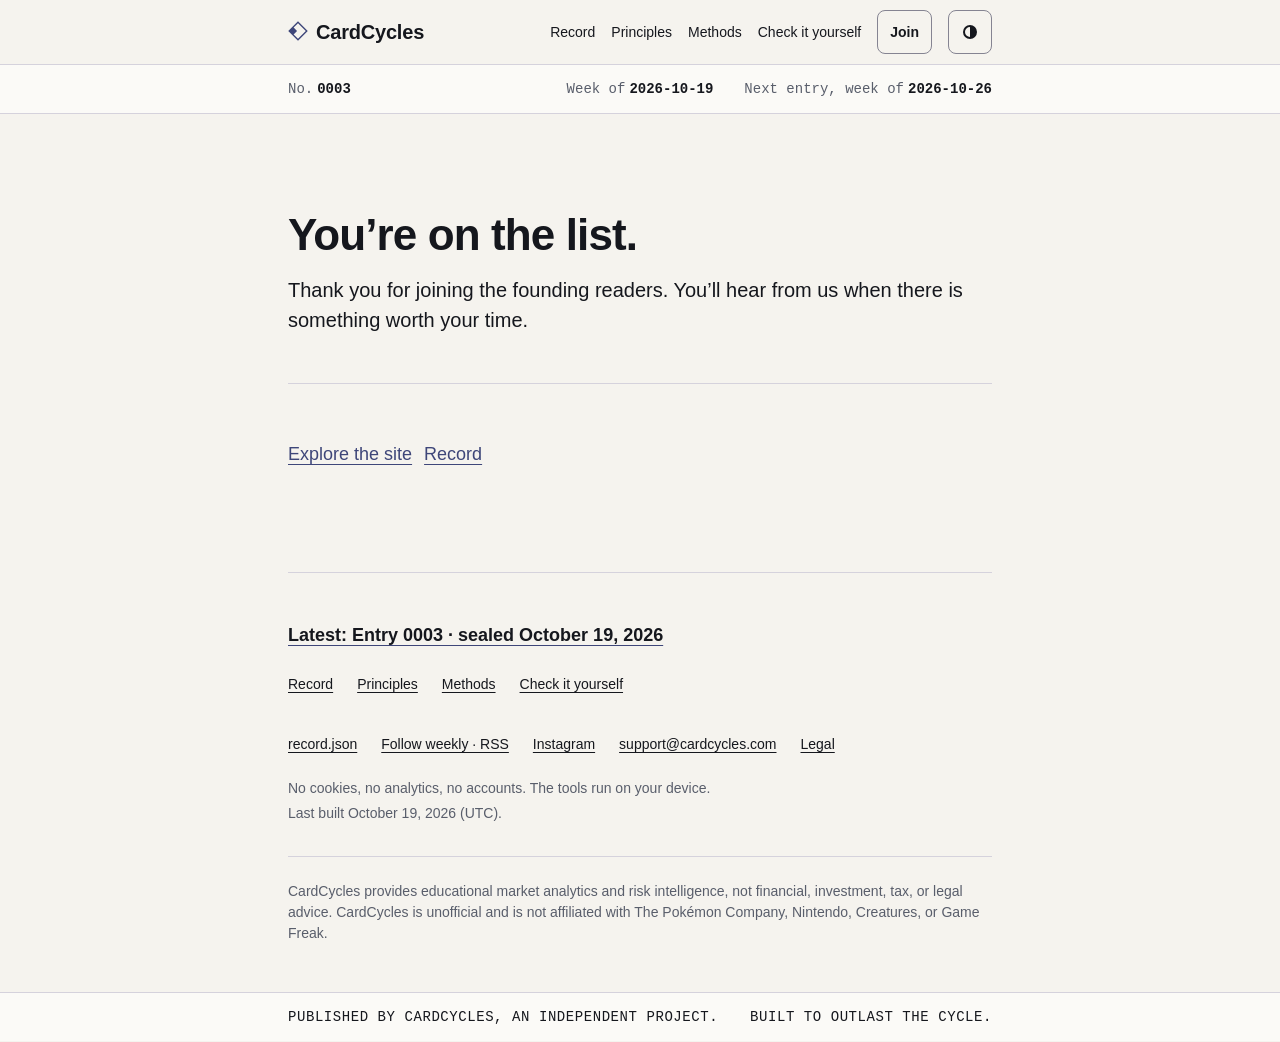
==== commit 2b3d5083: "Record: verified export 309600439db1b434" ====
--- a/joined/index.html
+++ b/joined/index.html
@@ -15,32 +15,35 @@
 <meta property="og:description" content="Thank you for joining the founding readers. You’ll hear from us when there is something worth your time.">
 <meta property="og:url" content="https://cardcycles.com/joined/">
 <meta property="og:type" content="website">
-<meta property="og:image" content="https://cardcycles.com/assets/1c38e72e2f14.png">
+<meta property="og:image" content="https://cardcycles.com/assets/c9cd2ac7cef0.png">
 <meta property="og:image:width" content="1200">
 <meta property="og:image:height" content="630">
+<meta property="og:image:alt" content="CardCycles. Every card has a cycle. A weekly Pokémon card market record, timestamped in Bitcoin.">
 <meta name="twitter:card" content="summary_large_image">
 <meta name="twitter:title" content="You’re on the list · CardCycles">
 <meta name="twitter:description" content="Thank you for joining the founding readers. You’ll hear from us when there is something worth your time.">
 <meta name="twitter:url" content="https://cardcycles.com/joined/">
-<meta name="twitter:image" content="https://cardcycles.com/assets/1c38e72e2f14.png">
+<meta name="twitter:image" content="https://cardcycles.com/assets/c9cd2ac7cef0.png">
+<meta name="twitter:image:alt" content="CardCycles. Every card has a cycle. A weekly Pokémon card market record, timestamped in Bitcoin.">
 <link rel="alternate" type="application/rss+xml" title="The Cycle Record · CardCycles" href="https://cardcycles.com/feed.xml">
 <script type="application/ld+json">{"@context":"https://schema.org","@type":"WebSite","name":"CardCycles","url":"https://cardcycles.com/","description":"A weekly public record about the Pokémon card market, with entry fingerprints and timestamp-proof states. Unofficial. Not advice.","inLanguage":"en"}</script>
-<link rel="icon" href="data:image/svg+xml,%3Csvg%20xmlns%3D%22http%3A%2F%2Fwww.w3.org%2F2000%2Fsvg%22%20width%3D%2216%22%20height%3D%2216%22%20viewBox%3D%220%200%2016%2016%22%3E%3Cstyle%3E.f%7Bstroke%3A%233E4679%7D.l%7Bstroke%3A%23595E6B%7D%40media%28prefers-color-scheme%3Adark%29%7B.f%7Bstroke%3A%23B6B4E8%7D.l%7Bstroke%3A%23B6BAC7%7D%7D%3C%2Fstyle%3E%3Crect%20class%3D%22f%22%20x%3D%223.5%22%20y%3D%222.5%22%20width%3D%229%22%20height%3D%2212%22%20rx%3D%221.5%22%20fill%3D%22none%22%2F%3E%3Cpath%20class%3D%22l%22%20d%3D%22M6%205.5h4M6%208.5h4M6%2011.5h3%22%20fill%3D%22none%22%2F%3E%3C%2Fsvg%3E">
-<link rel="stylesheet" href="/assets/3047369af697.css">
+<link rel="icon" href="data:image/svg+xml,%3Csvg%20xmlns%3D%22http%3A%2F%2Fwww.w3.org%2F2000%2Fsvg%22%20viewBox%3D%2212%2012%20232%20232%22%20fill%3D%22currentColor%22%20aria-hidden%3D%22true%22%20focusable%3D%22false%22%3E%3Cstyle%3Esvg%7Bcolor%3A%233E4679%7D%40media%28prefers-color-scheme%3Adark%29%7Bsvg%7Bcolor%3A%23B6B4E8%7D%7D%3C%2Fstyle%3E%3Cg%20transform%3D%22rotate%28315%20128%20128%29%22%3E%3Cpath%20fill-rule%3D%22evenodd%22%20d%3D%22M48%2048H208V208H48Z%20M120%2064H192V192H64V120H120Z%22%2F%3E%3C%2Fg%3E%3C%2Fsvg%3E">
+<link rel="apple-touch-icon" href="/assets/edbda34895d9.png">
+<link rel="stylesheet" href="/assets/202472890f7c.css">
 <script src="/assets/6eaeb37964c0.js"></script>
 </head>
 <body>
 <a class="skip" href="#content">Skip to content</a>
-<header class="hdr"><div class="wrap"><a class="brand" href="/"><b>CardCycles</b></a><nav class="nav" aria-label="Site"><a class="lk" href="/record/">Record</a><a class="lk" href="/principles/">Principles</a><a class="lk" href="/methods/">Methods</a><a class="lk" href="/verify/">Check it yourself</a></nav><div class="tools"><button type="button" class="iconbtn" id="theme" aria-label="Switch to dark theme" title="Switch to dark theme"><svg viewBox="0 0 16 16" aria-hidden="true" focusable="false"><circle cx="8" cy="8" r="6" fill="none" stroke="currentColor" stroke-width="2"/><path d="M8 2a6 6 0 0 1 0 12z" fill="currentColor"/></svg></button><button type="button" class="menubtn" id="menubtn" aria-expanded="false" aria-controls="sheet"><span class="sr" data-menu-label>Menu</span><svg viewBox="0 0 16 16" aria-hidden="true" focusable="false"><path d="M2 4h12M2 8h12M2 12h12" fill="none" stroke="currentColor" stroke-width="2"/></svg></button></div></div></header>
-<nav class="sheet" id="sheet" aria-label="Site menu" hidden><a class="lk" href="/record/">Record</a><a class="lk" href="/principles/">Principles</a><a class="lk" href="/methods/">Methods</a><a class="lk" href="/verify/">Check it yourself</a></nav>
+<header class="hdr"><div class="wrap"><a class="brand" href="/"><svg viewBox="12 12 232 232" fill="currentColor" aria-hidden="true" focusable="false"><g transform="rotate(315 128 128)"><path fill-rule="evenodd" d="M48 48H208V208H48Z M120 64H192V192H64V120H120Z"/></g></svg><b>CardCycles</b></a><nav class="nav" aria-label="Site"><a class="lk" href="/record/">Record</a><a class="lk" href="/principles/">Principles</a><a class="lk" href="/methods/">Methods</a><a class="lk" href="/verify/">Check it yourself</a><a class="btn btn-s header-join" href="/#join">Join</a></nav><div class="tools"><button type="button" class="iconbtn" id="theme" aria-label="Switch to dark theme" title="Switch to dark theme"><svg viewBox="0 0 16 16" aria-hidden="true" focusable="false"><circle cx="8" cy="8" r="6" fill="none" stroke="currentColor" stroke-width="2"/><path d="M8 2a6 6 0 0 1 0 12z" fill="currentColor"/></svg></button><button type="button" class="menubtn" id="menubtn" aria-expanded="false" aria-controls="sheet"><span class="sr" data-menu-label>Menu</span><svg viewBox="0 0 16 16" aria-hidden="true" focusable="false"><path d="M2 4h12M2 8h12M2 12h12" fill="none" stroke="currentColor" stroke-width="2"/></svg></button></div></div></header>
+<nav class="sheet" id="sheet" aria-label="Site menu" hidden><a class="lk" href="/record/">Record</a><a class="lk" href="/principles/">Principles</a><a class="lk" href="/methods/">Methods</a><a class="lk" href="/verify/">Check it yourself</a><a class="btn btn-p" href="/#join">Join the founding readers</a></nav>
 <div class="i-status-anchor" aria-hidden="true"><span data-status-sentinel></span></div>
-<section class="i-status" data-status-bar aria-label="Record status"><div class="i-status-stage"><div class="wrap i-status-original"><span class="seg"><span class="status-label">No.</span> <span class="status-value">0002</span></span><span class="seg"><span class="status-label">Week of</span> <span class="status-value">2026-10-12</span></span><span class="seg"><span class="status-label">Next seal</span> <span class="status-value">2026-10-19</span></span></div><div class="wrap i-status-pinned" aria-hidden="true">TIMESTAMPED IN BITCOIN<span class="i-status-block"> · BLOCK 971,529</span></div></div></section>
+<section class="i-status" data-status-bar aria-label="Record status"><div class="i-status-stage"><div class="wrap i-status-original"><span class="seg"><span class="status-label">No.</span> <span class="status-value">0003</span></span><span class="seg"><span class="status-label">Week of</span> <span class="status-value">2026-10-19</span></span><span class="seg"><span class="status-label">Next entry, week of</span> <span class="status-value">2026-10-26</span></span></div><div class="wrap i-status-pinned" aria-hidden="true"><span class="i-status-proof">TIMESTAMPED IN BITCOIN</span></div></div><div class="wrap i-status-controls" inert><a class="lk bar-home" href="/" aria-label="CardCycles home"><svg viewBox="12 12 232 232" fill="currentColor" aria-hidden="true" focusable="false"><g transform="rotate(315 128 128)"><path fill-rule="evenodd" d="M48 48H208V208H48Z M120 64H192V192H64V120H120Z"/></g></svg></a><button type="button" class="menubtn" id="barmenubtn" aria-expanded="false" aria-controls="sheet"><span class="sr" data-menu-label>Menu</span><svg viewBox="0 0 16 16" aria-hidden="true" focusable="false"><path d="M2 4h12M2 8h12M2 12h12" fill="none" stroke="currentColor" stroke-width="2"/></svg></button></div></section>
 <main class="wrap" id="content" tabindex="-1">
-<header class="page-head"><h1>You’re on the list.</h1><p class="lede">Thank you for joining the founding readers. You’ll hear from us when there is something worth your time.</p></header><section class="layout-section" data-c25-section><div class="links joined-links"><a class="lk" href="/">Home</a><a class="lk" href="/record/">Record</a></div></section>
+<header class="page-head"><h1>You’re on the list.</h1><p class="lede">Thank you for joining the founding readers. You’ll hear from us when there is something worth your time.</p></header><section class="layout-section" data-c25-section><div class="links joined-links"><a class="lk" href="/">Explore the site</a><a class="lk" href="/record/">Record</a></div></section>
 </main>
-<footer class="ftr"><div class="wrap"><div class="ftr-grid layout-grid" data-c25-grid="footer"><p class="latest"><a class="lk" href="/record/0002/">Latest: Entry 0002 · sealed October 12, 2026</a></p><nav aria-label="Footer"><a class="lk" href="/record/">Record</a><a class="lk" href="/principles/">Principles</a><a class="lk" href="/methods/">Methods</a><a class="lk" href="/verify/">Check it yourself</a></nav><div class="links"><a class="lk" href="/record.json">record.json</a><a class="lk" href="/record/#follow">Follow weekly · RSS</a><a class="lk" href="/legal/">Legal</a></div><p class="priv">No cookies, no analytics, no accounts. The tools run on your device.</p><p class="built">Last built October 15, 2026 (UTC).</p></div><p class="disc">CardCycles provides educational market analytics and risk intelligence, not financial, investment, tax, or legal advice. CardCycles is unofficial and is not affiliated with The Pokémon Company, Nintendo, Creatures, or Game Freak.</p></div><div class="ftr-seal" data-end-seal><p class="wrap ftr-seal-line"><span>Published by CardCycles, an independent project.</span> <span>Built to outlast the cycle.</span></p></div></footer>
+<footer class="ftr"><div class="wrap"><div class="ftr-grid layout-grid" data-c25-grid="footer"><p class="latest"><a class="lk" href="/record/0003/">Latest: Entry 0003 · sealed October 19, 2026</a></p><nav aria-label="Footer"><a class="lk" href="/record/">Record</a><a class="lk" href="/principles/">Principles</a><a class="lk" href="/methods/">Methods</a><a class="lk" href="/verify/">Check it yourself</a></nav><div class="links"><a class="lk" href="/record.json">record.json</a><a class="lk" href="/record/#follow">Follow weekly · RSS</a><a class="lk" href="https://www.instagram.com/cardcycles/">Instagram</a><a class="lk" href="mailto:support@cardcycles.com">support@cardcycles.com</a><a class="lk" href="/legal/">Legal</a></div><p class="priv">No cookies, no analytics, no accounts. The tools run on your device.</p><p class="built">Last built October 19, 2026 (UTC).</p></div><p class="disc">CardCycles provides educational market analytics and risk intelligence, not financial, investment, tax, or legal advice. CardCycles is unofficial and is not affiliated with The Pokémon Company, Nintendo, Creatures, or Game Freak.</p></div><div class="ftr-seal" data-end-seal><p class="wrap ftr-seal-line"><span>Published by CardCycles, an independent project.</span> <span>Built to outlast the cycle.</span></p></div></footer>
 <div id="live" class="sr" aria-live="polite"></div>
 <script type="application/json" id="copy-base">{"to_dark":"Switch to dark theme","to_light":"Switch to light theme","menu_open":"Menu","menu_close":"Close","copied":"Copied","copied_live":"Copied to the clipboard","copy_failed":"Couldn’t copy. Select the text and copy it yourself.","eyebrows":["The Cycle Record","Series R · The Record","Principles","Methods v1.0"]}</script>
-<script defer src="/assets/11364da56c91.js"></script>
+<script defer src="/assets/950e937707c1.js"></script>
 </body>
 </html>
--- a/assets/202472890f7c.css
+++ b/assets/202472890f7c.css
@@ -0,0 +1,57 @@
+@layer components {
+:root{color-scheme:light;--paper:#F5F3EE;--surface:#FBFAF7;--ink:#15171D;--graphite:#595E6B;--hairline:#D5D2DC;--indigo:#3E4679;--indigo-lift:#48518A;--indigo-press:#353C69;--press-soft:#E2E0EC;--lilac:#70609B;--indigo-soft:#EAE9F1;--control-line:#858492;--gold:#896727;--gold-line:#896727;--top-light:#FFFFFF;--seal-surface:#0A0D14;--seal-gold:#C8A96A;--seal-edge:#8D7544;--seal-highlight:#363E50;--sans:-apple-system,BlinkMacSystemFont,"SF Pro Text","Segoe UI",Roboto,"Helvetica Neue",Arial,sans-serif;--display:"SF Pro Display",-apple-system,BlinkMacSystemFont,"Segoe UI",Roboto,"Helvetica Neue",Arial,sans-serif;--mono:ui-monospace,"SF Mono",Menlo,Consolas,"Liberation Mono",monospace;--fs-13:.8125rem;--fs-14:.875rem;--fs-17:1.0625rem;--fs-20:1.25rem;--fs-28:1.75rem;--fs-44:clamp(1.75rem,1rem + 2vw,2.75rem);--fs-72:clamp(2.75rem,1.75rem + 3vw,4.5rem);--sp-4:4px;--sp-8:8px;--sp-12:12px;--sp-16:16px;--sp-24:24px;--sp-32:32px;--sp-48:48px;--sp-64:64px;--sp-96:96px;--sp-128:128px;--tap:44px;--tap-s:40px;--radius:12px;--radius-s:8px;--hair:1px;--rule:2px;--ring:280px;--gutter:var(--sp-16);--gap:var(--sp-24)}@media (prefers-color-scheme:dark){:root:not([data-theme="light"]){color-scheme:dark;--paper:#0E1118;--surface:#151923;--ink:#ECE9E2;--graphite:#B6BAC7;--hairline:#343B49;--indigo:#B6B4E8;--indigo-lift:#C4C2EF;--indigo-press:#A7A5DC;--press-soft:#1B1E2A;--lilac:#A898D8;--indigo-soft:#242737;--control-line:#72798A;--gold:#C8A96A;--gold-line:#8D7544;--top-light:#363E50}}:root[data-theme="dark"]{color-scheme:dark;--paper:#0E1118;--surface:#151923;--ink:#ECE9E2;--graphite:#B6BAC7;--hairline:#343B49;--indigo:#B6B4E8;--indigo-lift:#C4C2EF;--indigo-press:#A7A5DC;--press-soft:#1B1E2A;--lilac:#A898D8;--indigo-soft:#242737;--control-line:#72798A;--gold:#C8A96A;--gold-line:#8D7544;--top-light:#363E50}@media (min-width:40em){:root{--gutter:var(--sp-32)}}@media (min-width:60em){:root{--gutter:var(--sp-48);--ring:clamp(280px,28vw,320px)}}@media (max-width:39.9375em){:root{--ring:200px}}*,*::before,*::after{box-sizing:border-box}html{-webkit-text-size-adjust:100%;text-size-adjust:100%}html,body{background:var(--paper)}body{margin:0;color:var(--ink);font:var(--fs-17)/1.55 var(--sans);-webkit-font-smoothing:antialiased;overflow-wrap:break-word}a{color:var(--indigo);text-decoration:underline;text-decoration-thickness:var(--hair);text-underline-offset:.2em}button{min-width:var(--tap);min-height:var(--tap)}a:hover{text-decoration-thickness:var(--rule)}:focus{outline:none}:focus-visible{outline:var(--rule) solid var(--indigo);outline-offset:var(--rule);border-radius:var(--sp-4)}p{margin:0 0 var(--sp-16)}h1,h2,h3{margin:0;font-weight:600;letter-spacing:-.01em}h2{font-size:var(--fs-28);line-height:1.2}h3{font-size:var(--fs-20);line-height:1.3}code,.mono,kbd{font-family:var(--mono);font-size:var(--fs-14)}.num,table,.fp,.meta,.status,.stats dd{font-variant-numeric:tabular-nums lining-nums}.skip{position:absolute;left:var(--sp-16);top:0;z-index:20;transform:translateY(-200%);background:var(--indigo);color:var(--paper);padding:var(--sp-12) var(--sp-16);border-radius:var(--radius-s);text-decoration:none}.skip:focus{transform:translateY(var(--sp-12))}.sr{position:absolute;width:var(--hair);height:var(--hair);padding:0;margin:0;overflow:hidden;clip:rect(0 0 0 0);white-space:nowrap;border:0}.wrap{max-width:calc(1120px + 2*var(--gutter));margin:0 auto;padding:0 var(--gutter)}.m8{max-width:calc((100% - 11*var(--gap)) / 12 * 8 + 7*var(--gap));margin-left:0;margin-right:auto}.g12{display:grid;grid-template-columns:repeat(12,minmax(0,1fr));column-gap:var(--gap);align-items:stretch}.g12>*{min-width:0}.split>.a{grid-column:1 / span 7}.split>.b{grid-column:8 / span 5}.read{align-items:start}.read>.main{grid-column:1 / span 8}.read>.rail{grid-column:9 / span 4;position:sticky;top:var(--sp-24)}@media (max-width:59.9375em){.m8{max-width:none}.g12{grid-template-columns:minmax(0,1fr);row-gap:var(--sp-32)}.g12>*{grid-column:1 / -1!important}.read>.rail{position:static}}.lk{display:inline-flex;align-items:center;min-width:var(--tap);min-height:var(--tap)}.nw{white-space:nowrap}.review{background:var(--surface);border-bottom:var(--hair) solid var(--hairline);font-size:var(--fs-14);line-height:1.45}.review .wrap{display:flex;flex-wrap:wrap;align-items:center;column-gap:var(--sp-16)}.review strong{font-weight:600}.rv-full{margin:0;min-width:0;padding:var(--sp-8) 0}.rv-d summary{display:inline-flex;align-items:center;min-height:var(--tap);cursor:pointer;color:var(--indigo);text-decoration:underline;text-underline-offset:.2em}.rv-d[open]{flex-basis:100%;padding-bottom:var(--sp-12)}.rv-d[open] summary{text-decoration-thickness:var(--rule)}.rv-d p{margin:0 0 var(--sp-8);}.rv-d ul.plain{list-style:disc;padding-left:var(--sp-24);}.rv-d ul.plain li{border:0;padding:var(--sp-4) 0}@media (max-width:47.4375em){.rv-full{flex-basis:100%;padding-bottom:0}}.hdr{border-bottom:var(--hair) solid var(--hairline);background:var(--paper)}.hdr .wrap{height:var(--sp-64);display:flex;align-items:center;justify-content:space-between;gap:var(--sp-16)}.brand{display:flex;flex-wrap:nowrap;align-content:center;align-items:center;gap:var(--sp-8);text-decoration:none;color:var(--ink);min-height:var(--tap)}.brand>svg{width:20px;height:20px;flex:none;color:var(--indigo);transform:translateY(-1px)}.brand b{font-weight:600;font-size:var(--fs-20);letter-spacing:-.01em}.brand span{font-size:var(--fs-14);color:var(--graphite)}.nav{display:flex;align-items:center;gap:var(--sp-4)}.nav a{display:inline-flex;align-items:center;min-height:var(--tap);padding:0 var(--sp-12);color:var(--ink);text-decoration:none;font-size:var(--fs-14);border-radius:var(--radius-s)}.nav a:hover{background:var(--indigo-soft)}.nav a[aria-current="page"]{text-decoration:underline;text-underline-offset:.45em;text-decoration-thickness:var(--rule);text-decoration-color:var(--indigo)}.tools{display:flex;align-items:center;gap:var(--sp-8)}.iconbtn{display:inline-flex;align-items:center;justify-content:center;width:var(--tap);height:var(--tap);border:var(--hair) solid var(--hairline);border-radius:var(--radius-s);background:transparent;color:var(--ink);cursor:pointer;padding:0}.iconbtn svg{width:var(--sp-16);height:var(--sp-16)}.menubtn{display:none;min-height:var(--tap);padding:0 var(--sp-16);border:var(--hair) solid var(--hairline);border-radius:var(--radius-s);background:transparent;color:var(--ink);font:600 var(--fs-14)/1 var(--sans);cursor:pointer}.sheet{display:none;border-bottom:var(--hair) solid var(--hairline);background:var(--surface)}.sheet[hidden]{display:none!important}.sheet a{display:flex;align-items:center;min-height:var(--sp-48);padding:0 var(--gutter);color:var(--ink);text-decoration:none;border-top:var(--hair) solid var(--hairline)}.sheet a:first-child{border-top:0}.sheet .btn.btn-p{width:min(calc(100% - 2 * var(--gutter)),44rem);height:auto;min-height:48px;margin:var(--sp-16) auto;padding-inline:var(--sp-12);justify-content:center;color:var(--paper);border:var(--hair) solid var(--indigo)}@media (max-width:59.9375em){.hdr .nav{display:none}.menubtn{display:inline-flex;align-items:center}.brand span{display:none}.js .sheet:not([hidden]){display:block}.no-js .hdr .nav{display:flex}.no-js .menubtn{display:none}}@media (max-width:59.9375em){.no-js .hdr .wrap{height:auto;flex-wrap:wrap;padding-top:var(--sp-8);padding-bottom:var(--sp-8)}.no-js .hdr .nav{flex-wrap:wrap}}.sec{padding-top:var(--sp-96)}.sec-tight{padding-top:var(--sp-64)}@media (max-width:39.9375em){.sec{padding-top:var(--sp-64)}.sec-tight{padding-top:var(--sp-48)}main{padding-bottom:var(--sp-64)}}.eyebrow{display:block;font-size:var(--fs-14);line-height:1.3;color:var(--graphite);font-weight:600}.lede{font-size:var(--fs-20);line-height:1.5;color:var(--ink);text-wrap:pretty}.muted{color:var(--graphite)}.small{font-size:var(--fs-14);line-height:1.45}.h-row{display:flex;align-items:baseline;justify-content:space-between;gap:var(--sp-16);flex-wrap:wrap;margin-bottom:var(--sp-24)}.h-row a{font-size:var(--fs-14)}.h-row p{margin:var(--sp-8) 0 0}.btn{display:inline-flex;align-items:center;justify-content:center;height:auto;min-height:var(--tap);padding:var(--sp-12) var(--sp-24);border-radius:var(--radius-s);font:600 var(--fs-17)/1.2 var(--sans);text-decoration:none;border:var(--hair) solid transparent;cursor:pointer;text-align:center}.btn-p{background:var(--indigo);color:var(--paper)}.btn-p:hover{text-decoration:none}.btn-s{background:transparent;color:var(--ink);border-color:var(--hairline)}.btn-s:hover{background:var(--indigo-soft)}.btn[disabled]{opacity:.55;cursor:not-allowed}.btns{display:flex;flex-wrap:wrap;gap:var(--sp-12)}.btn[hidden]{display:none}.btns.col{flex-direction:column}.btns.col .btn{width:100%}.chip{display:inline-flex;align-items:center;min-height:var(--sp-24);padding:var(--sp-4) var(--sp-8);border-radius:999px;font:600 var(--fs-14)/1.3 var(--sans);letter-spacing:0;background:var(--indigo-soft);color:var(--ink);white-space:nowrap;vertical-align:middle}.chip-o{background:transparent;box-shadow:inset 0 0 0 var(--hair) var(--hairline)}.card{background:var(--surface);border:var(--hair) solid var(--hairline);border-radius:var(--radius);padding:var(--sp-24);min-width:0}.card>:last-child{margin-bottom:0}.grid{display:grid;gap:var(--gap);align-items:stretch}.g2{grid-template-columns:repeat(2,minmax(0,1fr))}.g3{grid-template-columns:repeat(3,minmax(0,1fr))}.g4{grid-template-columns:repeat(4,minmax(0,1fr))}@media (max-width:59.9375em){.g4{grid-template-columns:repeat(2,minmax(0,1fr))}.g3{grid-template-columns:minmax(0,1fr)}}@media (max-width:47.4375em){.g2{grid-template-columns:minmax(0,1fr)}}@media (max-width:32.4375em){.g4{grid-template-columns:minmax(0,1fr)}}.card-f{display:flex;flex-direction:column}.card-f .push{margin-top:auto}.card h2.h3,h2.h3{font-size:var(--fs-20);line-height:1.3;margin-bottom:var(--sp-12)}.t-row{display:flex;align-items:center;flex-wrap:wrap;gap:var(--sp-8) var(--sp-12)}.t-row h2,.t-row h3{margin:0}.card.held{border-left:var(--hair) dashed var(--graphite)}.heldnote{display:block;margin-top:var(--sp-8);font-size:var(--fs-14);line-height:1.45;color:var(--graphite)}.ref{stroke:var(--graphite);stroke-width:var(--hair);stroke-dasharray:5 7;opacity:1;vector-effect:non-scaling-stroke}.ring-readout .ro,.recline .ln{display:block;white-space:nowrap}.recline{margin:var(--sp-16) 0 0;font-size:var(--fs-14);line-height:1.45;color:var(--graphite);font-variant-numeric:tabular-nums lining-nums}.art-c .recline,.art-c .ringcap{text-align:center}.wkp{padding:var(--sp-32)}.market-reading{display:grid;gap:var(--sp-16);margin-bottom:var(--sp-24)}.market-reading>*{margin:0}.market-reading-head{justify-content:space-between;align-items:flex-start}.market-reading-copy{}.market-reading.held{border-left:var(--hair) dashed var(--graphite)}.market-reading-note,.market-reading-method,.market-reading-date{margin-top:0}.wkp-h{display:flex;flex-wrap:wrap;align-items:baseline;justify-content:space-between;gap:var(--sp-4) var(--sp-24);padding-bottom:var(--sp-24);margin-bottom:0;border-bottom:var(--hair) solid var(--hairline)}.wkp-h h3{font-size:var(--fs-20);line-height:1.4}.wkp-h h3 .nw{white-space:nowrap}@media (max-width:39.9375em){.wkp-h h3 .nw{display:block}.wkp-h h3 .sep{display:none}}.wkp-h p{margin:0;font-size:var(--fs-14);color:var(--graphite);text-wrap:pretty}.wkp-mkt{display:grid;grid-template-columns:var(--sp-64) minmax(0,1fr);grid-template-areas:"w h" "w r";column-gap:var(--sp-24);align-items:start}.wkp-mkt .well{grid-area:w}.mk-h{grid-area:h}.mk-r{grid-area:r}.well{width:var(--sp-64);height:var(--sp-64);border:var(--hair) solid var(--hairline);border-radius:var(--radius);display:flex;align-items:center;justify-content:center;color:var(--graphite)}.well::before{content:"\2014";content:"\2014" / "";font-size:var(--fs-28);line-height:1;font-weight:600}.wkp-mkt .k{display:block;font-size:var(--fs-14);line-height:1.3;font-weight:600;color:var(--graphite)}.wkp-mkt .v{display:block;font-size:var(--fs-28);line-height:1.2;font-weight:600;margin:var(--sp-4) 0 0}.wkp-mkt .mk-r{margin:var(--sp-8) 0 0;text-wrap:pretty}.wkp-cols{display:grid;grid-template-columns:minmax(0,7fr) minmax(0,5fr);margin-top:var(--sp-24);padding-top:var(--sp-24);border-top:var(--hair) solid var(--hairline);align-items:stretch}.wkp-h+.wkp-cols{border-top:0;margin-top:0}.wkp>.wkp-cols:first-child{border-top:0;margin-top:0;padding-top:0}.wkp-cols>section{min-width:0}.frozen-note{margin-bottom:var(--sp-24)}.frozen-note h3{margin-top:0}.wkp-home .wkp-since,.wkp-home .wkp-act{margin-top:var(--sp-24)}.wkp-cols>section:first-child{padding-right:var(--sp-32);border-right:var(--hair) solid var(--hairline)}.wkp-cols>section+section{padding-left:var(--sp-32)}@media (min-width:60em){.wkp-home .wkp-cols{grid-template-columns:minmax(0,8fr) minmax(0,4fr)}}.wkp-no-fact .wkp-cols{display:block}.wkp-no-fact .wkp-cols>section:first-child{border-right:0;padding-right:0}.wkp-no-fact .wkp-cols>section+section{padding-left:0;margin-top:var(--sp-24);padding-top:var(--sp-24);border-top:var(--hair) solid var(--hairline)}.wkp-since{min-width:0}.wkp-since .k{margin:0 0 var(--sp-8);font-weight:600}.wkp-since ul{list-style:none;margin:0;padding:0}.wkp-since li+li{margin-top:var(--sp-8)}.wkp-t{margin:0 0 var(--sp-16);font-size:var(--fs-14);line-height:1.3;font-weight:600;color:var(--graphite);letter-spacing:0}.wkp dl{margin:0}.wkp .row+.row{margin-top:var(--sp-24)}.wkp dt{display:flex;flex-wrap:wrap;align-items:center;gap:var(--sp-4) var(--sp-12);min-height:calc(var(--fs-14) * 1.3 + 2 * var(--sp-4));font-size:var(--fs-14);line-height:1.3;font-weight:600;color:var(--graphite)}.wkp dd{margin:0}.wkp dd.v{margin-top:var(--sp-4);font-size:var(--fs-20);line-height:1.4;font-weight:600}.wkp dd.n{margin-top:var(--sp-4);text-wrap:pretty}.wkp dd.x{margin-top:var(--sp-16)}.wkp dd.x .fignote{margin-top:var(--sp-8)}.feed-help{}@media(min-width:60em){.wkp-home .wkp-cols>section+section{display:flex;flex-direction:column}.wkp-home .wkp-cols>section+section>p:last-child{margin-top:auto;padding-top:var(--sp-24)}}.wkp-f{display:grid;grid-template-columns:minmax(0,1fr) auto;column-gap:var(--sp-32);align-items:start;margin-top:var(--sp-24);padding-top:var(--sp-24);border-top:var(--hair) solid var(--hairline)}.wkp-f>.result{grid-column:1 / -1}.wkp-act{display:flex;flex-direction:column;align-items:flex-start;gap:var(--sp-12);min-width:0}.wkp-act p{margin:0;font-size:var(--fs-14);color:var(--graphite)}.wkp-f .result{margin-top:var(--sp-16)}.wk-visit{margin:0;font-size:var(--fs-14);color:var(--graphite)}@media (max-width:59.9375em){.wkp-cols{grid-template-columns:minmax(0,1fr)}.wkp-cols>section:first-child{padding-right:0;border-right:0}.wkp-cols>section+section{padding-left:0;margin-top:var(--sp-24);padding-top:var(--sp-24);border-top:var(--hair) solid var(--hairline)}.wkp-f{grid-template-columns:minmax(0,1fr);row-gap:var(--sp-24)}.wkp-act{align-items:stretch}.wkp-act .btns{justify-content:flex-start}}@media (max-width:39.9375em){.wkp{padding:var(--sp-24)}.wkp-mkt{grid-template-columns:var(--tap) minmax(0,1fr);column-gap:var(--sp-16)}.wkp-mkt .well{width:var(--tap);height:var(--tap)}.well::before{font-size:var(--fs-20)}.wkp-act .btns{flex-direction:column}.wkp-act .btns .btn{width:100%}}@media (max-width:24.9375em){.wkp{padding:var(--sp-16)}.wkp-mkt{grid-template-columns:minmax(0,1fr);grid-template-areas:"w" "h" "r"}.wkp-mkt .mk-h{margin-top:var(--sp-16)}}.cite{background:var(--surface);border:var(--hair) solid var(--hairline);border-radius:var(--radius);padding:var(--sp-24);margin:var(--sp-24) 0;overflow-wrap:anywhere;max-width:calc((100% - 11*var(--gap)) / 12 * 8 + 7*var(--gap))}.cite .fp{font-size:var(--fs-17)}details.receipt{margin-top:var(--sp-24)}details.receipt>summary{min-height:var(--sp-48);display:flex;align-items:center;gap:var(--sp-12);padding:0 var(--sp-24);cursor:pointer;font-weight:600;list-style:none;background:var(--surface);border:var(--hair) solid var(--hairline);border-radius:var(--radius)}details.receipt>summary::-webkit-details-marker{display:none}details.receipt>summary::before{content:"";flex:none;width:var(--sp-8);height:var(--sp-8);border-right:var(--rule) solid var(--indigo);border-bottom:var(--rule) solid var(--indigo);transform:rotate(-45deg)}details.receipt[open]>summary::before{transform:rotate(45deg)}details.receipt>summary:hover{background:var(--indigo-soft)}details.receipt[open]>summary{margin-bottom:var(--sp-8)}.rc-sec{padding:var(--sp-32) 0}.rc-sec+.rc-sec{border-top:var(--hair) solid var(--hairline)}.rc-sec h3{margin-bottom:var(--sp-16)}.rawblk pre{margin:0;white-space:pre-wrap;word-break:break-all;font-family:var(--mono);font-size:var(--fs-14);line-height:1.6}.rawblk .row2{display:grid;grid-template-columns:minmax(0,1fr) auto;align-items:start;gap:var(--sp-12)}a.term{color:inherit;text-decoration:underline dotted var(--hair);text-underline-offset:3px}a.term:hover{text-decoration-style:solid}.words{margin:var(--sp-24) 0 0}.words>div{display:grid;grid-template-columns:minmax(0,1fr) minmax(0,2fr);gap:var(--sp-4) var(--gap);padding:var(--sp-16) 0;border-top:var(--hair) solid var(--hairline)}.words dt{font-weight:600;scroll-margin-top:var(--sp-24)}.words dd{margin:0}@media (max-width:39.9375em){.words>div{grid-template-columns:minmax(0,1fr)}}.stats{display:grid;grid-template-columns:repeat(4,minmax(0,1fr));gap:var(--sp-16);margin:0}.stats>div{display:flex;flex-direction:column-reverse;justify-content:flex-end;border-top:var(--hair) solid var(--hairline);padding-top:var(--sp-12);min-width:0}.stats dt{font-size:var(--fs-14);line-height:1.3;color:var(--graphite);margin-top:var(--sp-4)}.stats dd{margin:0;font-family:var(--display);font-size:var(--fs-28);line-height:1.1;font-weight:600;letter-spacing:-.01em}.stats.s2{grid-template-columns:repeat(2,minmax(0,1fr));row-gap:var(--sp-16)}@media (max-width:32.4375em){.stats{grid-template-columns:repeat(2,minmax(0,1fr))}}@media (min-width:60em){.page-h .read>.rail{margin-top:var(--sp-16)}}.rail-card h2{margin-bottom:var(--sp-12)}.rail-card .recline{margin:0 0 var(--sp-8)}.rail-card .small{margin:0 0 var(--sp-16)}.page-h{padding-top:var(--sp-64)}.page-h h1{font-family:var(--display);font-size:var(--fs-44);line-height:1.1;letter-spacing:-.02em;margin:var(--sp-8) 0 var(--sp-24)}.page-h .lede{}@media (max-width:39.9375em){.page-h{padding-top:var(--sp-48)}}.ent-lede{margin:var(--sp-24) 0 0}.glance{display:grid;gap:var(--sp-12);margin:var(--sp-32) 0 0;padding:var(--sp-16) 0;border-top:var(--hair) solid var(--hairline);border-bottom:var(--hair) solid var(--hairline);}.glance>div{display:grid;grid-template-columns:var(--sp-128) minmax(0,1fr);column-gap:var(--sp-16);align-items:baseline}.glance dt{font-size:var(--fs-14);font-weight:600;color:var(--graphite)}.glance dd{margin:0;font-variant-numeric:tabular-nums lining-nums}.glance .ln{display:block;white-space:nowrap}.onpage{margin-top:var(--sp-24)}.onpage .k{margin:0;font-size:var(--fs-14);font-weight:600;color:var(--graphite)}.onpage .lks{display:flex;flex-wrap:wrap;column-gap:var(--sp-24)}@media (max-width:39.9375em){.ent-lede{font-size:var(--fs-17)}.glance>div{grid-template-columns:minmax(0,1fr)}.onpage .lks{flex-direction:column}}.prose h2{margin:var(--sp-48) 0 var(--sp-16)}.prose>h2:first-child{margin-top:0}.prose .t-row{margin:var(--sp-48) 0 0}.prose .t-row h2{margin:0}.rules{list-style:none;margin:var(--sp-32) 0 0;padding:0;counter-reset:r}.rules li{display:grid;grid-template-columns:var(--tap-s) minmax(0,1fr);gap:var(--sp-16);padding:var(--sp-24) 0;border-top:var(--hair) solid var(--hairline)}.rules li::before{counter-increment:r;content:counter(r);display:inline-flex;align-items:center;justify-content:center;width:var(--sp-32);height:var(--sp-32);border-radius:999px;background:var(--indigo-soft);font-weight:600;font-size:var(--fs-14);font-variant-numeric:tabular-nums}.rules b{display:block;font-weight:600;margin-bottom:var(--sp-4)}.rules p{margin:0}.plain{list-style:none;margin:0;padding:0}.plain li{padding:var(--sp-12) 0;border-top:var(--hair) solid var(--hairline)}.plain li:first-child{border-top:0}.limits{display:grid;grid-template-columns:repeat(3,minmax(0,1fr));gap:var(--gap);margin:var(--sp-24) 0 0;padding:0;list-style:none}.limits li{border-top:var(--hair) solid var(--hairline);padding-top:var(--sp-16)}@media (max-width:59.9375em){.limits{grid-template-columns:minmax(0,1fr)}}.tail .card h2{margin-bottom:var(--sp-16)}.tail .stats{grid-template-columns:repeat(2,minmax(0,1fr));margin-bottom:var(--sp-16)}.tail .plain{margin-bottom:var(--sp-16)}.actrow{display:flex;flex-wrap:wrap;gap:0 var(--sp-24);margin-top:auto;padding-top:var(--sp-8)}.tbl{width:100%;border-spacing:0;font-size:var(--fs-14)}.tbl caption{text-align:left;font-size:var(--fs-14);color:var(--graphite);padding-bottom:var(--sp-12)}.tbl th{text-align:left;font-weight:600;font-size:var(--fs-14);line-height:1.3;color:var(--graphite);padding:var(--sp-12);border-bottom:var(--hair) solid var(--hairline);vertical-align:bottom}.tbl td,.tbl tbody th{padding:var(--sp-16) var(--sp-12);border-bottom:var(--hair) solid var(--hairline);vertical-align:top}.tbl .chip{white-space:nowrap}.tbl.compact td{padding-top:var(--sp-8);padding-bottom:var(--sp-8)}.tbl td.nw a.lk{min-height:var(--tap);min-width:var(--tap)}.tbl tr>*:first-child{padding-left:0}.tbl tr>*:last-child{padding-right:0}.tbl .r{text-align:right}.tbl tr.missed td{color:var(--graphite)}.rname{display:inline-flex;flex-wrap:wrap;align-items:center;gap:var(--sp-8)}.readings-tbl tbody th{white-space:nowrap}.readings-tbl .rname{flex-wrap:nowrap}p.m8{text-wrap:pretty}.tbl em{font-style:italic}.tbl-fig{max-width:calc((100% - 11*var(--gap)) / 12 * 8 + 7*var(--gap))}@media (max-width:59.9375em){.tbl-fig,.cite{max-width:none}}@media (max-width:39.9375em){.cite{padding:var(--sp-16)}.share-sec .btns{flex-direction:column}.share-sec .btns .btn{width:100%}}.rec-tbl td{vertical-align:middle}.rec-tbl td:last-child{white-space:normal}.rec-tbl td:last-child .chip{white-space:normal;max-width:100%}.rec-tbl th:not(:last-child),.rec-tbl td:not(:last-child){width:1%;padding-right:var(--sp-24)}.rc-items .tbl td,.rc-items .tbl tbody th{vertical-align:middle;padding-top:var(--sp-12);padding-bottom:var(--sp-12)}.rc-items .tbl tbody th,.readings-tbl tbody th{font-size:var(--fs-14);text-transform:none;letter-spacing:0;color:var(--ink);font-weight:600}.rc-items .tbl tr.has-note>*{border-bottom:0}.rc-items .tbl td:nth-child(3){min-width:16ch}.rc-items{container-type:inline-size}.rc-items .fpc,.rc-items .act{flex-wrap:wrap}@container (min-width:1120px){.rc-items .fpc,.rc-items .act{flex-wrap:nowrap}}@container (max-width:60em){.rc-items .wide-only{display:none}.rc-items .cards{display:block}}.rc-items .tbl tr.note td{padding-top:0;font-size:var(--fs-14);line-height:1.5;color:var(--graphite)}.chips{display:inline-flex;gap:var(--sp-8);flex-wrap:nowrap;align-items:center}.fpc{display:inline-flex;align-items:center;gap:var(--sp-12)}.check-out{font-size:var(--fs-14);font-weight:600;white-space:nowrap}.tscroll{overflow-x:auto;-webkit-overflow-scrolling:touch}.tscroll.tall{max-height:420px;overflow-y:auto}.js .tscroll.tall:has(.history-full[hidden]){max-height:none}@media (max-width:59.9375em){.rec-tbl th:not(:last-child),.rec-tbl td:not(:last-child){padding-right:var(--sp-8)}.rec-tbl th:nth-child(2),.rec-tbl th:nth-child(3),.rec-tbl td:nth-child(2),.rec-tbl td:nth-child(3){width:auto;white-space:normal}}.tscroll.tall th{position:sticky;top:0;background:var(--paper)}.cards{display:none;list-style:none;margin:0;padding:0}.cards li{background:var(--surface);border:var(--hair) solid var(--hairline);border-radius:var(--radius);padding:var(--sp-16);margin-bottom:var(--sp-12)}.cards .top{display:flex;flex-direction:column;align-items:flex-start;gap:var(--sp-8)}.cards .top b{font-size:var(--fs-20);font-variant-numeric:tabular-nums}.cards dl{display:grid;grid-template-columns:auto minmax(0,1fr);gap:var(--sp-8) var(--sp-16);margin:var(--sp-12) 0 0;font-size:var(--fs-14)}.cards dt{color:var(--graphite)}.cards dd{margin:0}.cards li.missed{background:transparent}.cards .itm{font-size:var(--fs-17)}.cards .fprow,.cards .act{margin-top:var(--sp-12)}.cards .act{justify-content:flex-start;align-items:stretch}.cards p{margin:var(--sp-8) 0 0}@media (max-width:47.4375em){.wide-only{display:none}.cards{display:block}}@media (max-width:24.9375em){.cards dl{grid-template-columns:minmax(0,1fr);row-gap:0}.cards dd{margin-bottom:var(--sp-8)}.cards dd:last-child{margin-bottom:0}}@media (max-width:22.4375em){.chip{white-space:normal;text-align:left}}.fp{font-family:var(--mono);font-size:var(--fs-14);word-break:break-word}.fpblock{display:grid;grid-template-columns:minmax(0,1fr) auto;grid-template-areas:"k b" "f f";align-items:center;column-gap:var(--sp-12);row-gap:var(--sp-8);background:var(--surface);border:var(--hair) solid var(--hairline);border-radius:var(--radius);padding:var(--sp-16)}.fpblock.flat{background:none;border:0;border-radius:0;padding:0}.fpblock .k{grid-area:k;font-size:var(--fs-14);color:var(--graphite)}.fpblock .fp{grid-area:f;display:block;line-height:1.6}.fpblock .copybtn{grid-area:b}.fp2>span{display:block;white-space:nowrap}@media (max-width:24.9375em){.fp2>span{white-space:normal;max-width:19ch}}.u{text-decoration:underline;text-decoration-color:var(--indigo);text-underline-offset:.2em}.copybtn{flex:none;min-height:var(--tap);min-width:var(--sp-64);padding:0 var(--sp-12);border:var(--hair) solid var(--control-line);border-radius:var(--radius-s);background:transparent;color:var(--ink);font:600 var(--fs-14)/1 var(--sans);cursor:pointer}.copybtn:hover{background:var(--indigo-soft)}.stitch{width:var(--hair);height:var(--sp-24);background:var(--hairline);margin:0 0 0 var(--sp-32)}.page-h h1.ent{font-size:var(--fs-72);line-height:1.05;margin:var(--sp-8) 0 0;font-variant-numeric:proportional-nums lining-nums}@media (max-width:39.9375em){.page-h h1.ent{font-size:var(--fs-44)}}.meta{margin-top:var(--sp-24);color:var(--graphite);font-size:var(--fs-14)}.meta p{margin:0 0 var(--sp-4);text-wrap:pretty}.proof{display:flex;flex-wrap:wrap;align-items:center;gap:var(--sp-8) var(--sp-12);margin-top:var(--sp-16)}.proof p{margin:0}.says{margin:0;padding:0;list-style:none}.says li{padding:var(--sp-12) 0;border-top:var(--hair) solid var(--hairline)}.says li:first-child{border-top:0;padding-top:0}.check-out p{margin:var(--sp-4) 0 0}details.raw{background:var(--surface);border:var(--hair) solid var(--hairline);border-radius:var(--radius);padding:0 var(--sp-16)}details.raw summary{min-height:var(--sp-48);display:flex;align-items:center;cursor:pointer;font-weight:600;list-style-position:inside}details.raw pre{margin:0;white-space:pre-wrap;word-break:break-all;font-family:var(--mono);font-size:var(--fs-14);line-height:1.6}details.raw .row2{display:grid;grid-template-columns:minmax(0,1fr) auto;align-items:start;gap:var(--sp-12);padding-bottom:var(--sp-16)}.pager{display:flex;flex-wrap:wrap;justify-content:space-between;align-items:center;gap:var(--sp-12) var(--sp-24);margin-top:var(--sp-48);padding-top:var(--sp-24);border-top:var(--hair) solid var(--hairline)}.pager .pn{display:flex;gap:var(--sp-24)}.rail .result{margin-top:var(--sp-16)}.year-block{width:100%}.year-block h2{margin-bottom:var(--sp-12)}.year-strip{display:grid;grid-template-columns:repeat(auto-fit,minmax(max(var(--sp-48),calc((100% - 12 * var(--hair))/13)),1fr));gap:var(--hair);list-style:none;margin:0;padding:var(--sp-8) 0;}.year-cell{display:flex;align-items:center;justify-content:center;min-width:0;height:var(--sp-48);border:var(--hair) solid var(--hairline);border-radius:var(--rule);color:var(--graphite);font-size:var(--fs-14);font-variant-numeric:tabular-nums;background:var(--surface)}.year-cell:not(.sealed){border-color:var(--graphite)}.year-cell a{display:flex;align-items:center;justify-content:center;width:100%;height:100%;color:inherit;text-decoration:none}.year-cell.sealed{border-color:var(--indigo);color:var(--ink)}.year-cell.timestamped{background:transparent;border-color:var(--gold-line);color:var(--gold)}.year-cell.timestamped a:focus-visible{outline-color:var(--indigo)}.year-cell.opened{box-shadow:inset 0 -3px 0 var(--indigo)}.year-cell.missed{border-style:dashed;background:transparent}.year-cell.no-entry{border-style:dotted;background:transparent}.year-key{margin-top:var(--sp-16)}.year-cell.corrected{box-shadow:inset 0 0 0 var(--rule) var(--graphite)}.year-cell.opened.corrected{box-shadow:inset 0 -3px 0 var(--indigo),inset 0 0 0 var(--rule) var(--graphite)}.record-tail>section{padding-top:var(--sp-24);border-top:var(--hair) solid var(--hairline)}@media (max-width:59.9375em){.year-cell{min-width:0}}.chart{margin:0}.chart figcaption{font-weight:600;font-size:var(--fs-14);margin-bottom:var(--sp-16)}.plotwrap{--pl:var(--sp-48);--pr:0px;--pt:var(--sp-8);--pb:var(--sp-32);position:relative;padding:var(--pt) var(--pr) var(--pb) var(--pl)}.plotwrap.cmp{--pl:0px;--pr:0px;--pt:0px;--pb:0px;padding:0}.plotwrap.cmp.el{padding-right:var(--sp-96)}.ynm{font-size:var(--fs-14);color:var(--graphite);margin:0 0 var(--sp-4)}.plot{position:relative;height:280px}.plot.sm{height:var(--sp-64)}.plot svg{position:absolute;inset:0;width:100%;height:100%;overflow:visible}.plot .gl{shape-rendering:crispEdges;stroke:var(--hairline);stroke-width:var(--hair);vector-effect:non-scaling-stroke}.plot .ln{fill:none;stroke:var(--lilac);stroke-width:var(--rule);stroke-linejoin:round;stroke-linecap:round;vector-effect:non-scaling-stroke}.yl{position:absolute;left:0;width:calc(var(--pl) - var(--sp-8));top:calc(var(--pt) + (100% - var(--pt) - var(--pb)) * var(--y));text-align:right;transform:translateY(-50%);font-size:var(--fs-14);color:var(--graphite);font-variant-numeric:tabular-nums}.xl{position:absolute;bottom:0;left:calc(var(--pl) + (100% - var(--pl) - var(--pr)) * var(--x));transform:translateX(-50%);font-size:var(--fs-14);color:var(--graphite);font-variant-numeric:tabular-nums;white-space:nowrap}.xl.ae{transform:translateX(-100%)}.xl.as{transform:none}@media (max-width:39.9375em){.xl.ps{transform:none}.xl.pe{transform:translateX(-100%)}}.dot,.ndot{position:absolute;left:var(--x);top:var(--y);width:var(--sp-8);height:var(--sp-8);border-radius:50%;transform:translate(-50%,-50%);pointer-events:none}.dot{background:var(--lilac);box-shadow:0 0 0 var(--rule) var(--surface)}.ndot{box-shadow:inset 0 0 0 1.5px var(--graphite)}.endlab{position:absolute;left:var(--x);top:var(--y);transform:translate(var(--sp-12),-50%);font-size:var(--fs-14);font-weight:600;font-variant-numeric:tabular-nums;white-space:nowrap;pointer-events:none}.lead{position:absolute;left:var(--x);top:calc(var(--y) + var(--sp-8));height:calc(var(--b) - var(--y) - var(--sp-16));width:0;border-left:var(--hair) solid var(--graphite);pointer-events:none}.mlab{position:absolute;left:var(--x);top:var(--b);font-size:var(--fs-14);font-weight:600;font-variant-numeric:tabular-nums;white-space:nowrap;pointer-events:none;--tx:-50%;transform:translate(var(--tx),-50%)}.mlab.end{--tx:-100%}.mlab.start{--tx:0%}.mlab.above{top:var(--y);transform:translate(var(--tx),calc(-100% - var(--sp-12)))}.mkey{display:none;margin:var(--sp-12) 0 0;font-size:var(--fs-14);font-weight:600;font-variant-numeric:tabular-nums}.mkey span{display:inline-flex;align-items:center;margin-right:var(--sp-24)}.mkey i{display:inline-block;width:var(--sp-8);height:var(--sp-8);border-radius:50%;background:var(--indigo);margin-right:var(--sp-8)}.annokey{display:none;margin:var(--sp-8) 0 0}@media (max-width:39.9375em){.mlab,.lead,.anno,.ndot{display:none}.mkey,.annokey{display:block}}.anno{position:absolute;left:var(--x);top:var(--y);transform:translate(var(--sp-12),-50%);max-width:min(260px,58%);font-size:var(--fs-14);line-height:1.35;color:var(--graphite);pointer-events:none}.fignote{margin:var(--sp-8) 0 0;text-wrap:pretty}.brk{position:absolute;left:var(--x);width:var(--w);bottom:calc(var(--h) + var(--sp-12));height:var(--sp-8);border:var(--hair) solid var(--graphite);border-bottom:0;pointer-events:none}.brk span{position:absolute;bottom:calc(100% + var(--sp-4));left:50%;transform:translateX(-50%);font-size:var(--fs-14);font-weight:600;white-space:nowrap;color:var(--ink);font-variant-numeric:tabular-nums}.brk.end span{left:auto;right:0;transform:none}.brk.start span{left:0;transform:none}.xh{position:absolute;top:0;bottom:0;width:var(--hair);background:var(--graphite);opacity:1;pointer-events:none}.tip{position:absolute;top:0;z-index:3;transform:translateX(-50%);background:var(--surface);border:var(--hair) solid var(--hairline);border-radius:var(--radius-s);padding:var(--sp-8) var(--sp-12);font-size:var(--fs-14);line-height:1.35;white-space:nowrap;pointer-events:none}.tip strong{display:block;font-size:var(--fs-17);font-variant-numeric:tabular-nums}.tip span{color:var(--graphite)}.hit{position:absolute;inset:0;cursor:crosshair}.band-hit{position:absolute;top:0;bottom:0;left:var(--x);width:var(--w);cursor:pointer;border-radius:var(--sp-4)}.bar{position:absolute;bottom:0;left:50%;height:var(--h);width:min(var(--sp-24),calc(100% - var(--sp-4)));transform:translateX(-50%);border-radius:var(--sp-4) var(--sp-4) 0 0;background:var(--indigo)}.bar.part{background:transparent;box-shadow:inset 0 0 0 1.5px var(--indigo)}.band-hit:hover .bar:not(.part),.band-hit.on .bar:not(.part){opacity:.82}.caplab{position:absolute;left:50%;bottom:var(--h);transform:translate(-50%,calc(0px - var(--sp-8)));font-size:var(--fs-14);font-weight:600;white-space:nowrap;font-variant-numeric:tabular-nums}@media (max-width:39.9375em){.plot{height:220px}.plotwrap{--pl:var(--sp-48)}.xl.odd{display:none}}@media (max-width:24.9375em){.xl.q{display:none}}@media (max-width:24.9375em){.ctx-sec .chart>.plotwrap,.ctx-sec .strip>.stripwrap,.ctx-sec .ynm,.ctx-sec #chart-interest .mkey,.ctx-sec #chart-interest .annokey,.ctx-sec .plot-caption{display:none}.ctx-sec .tbl-view[hidden]{display:block!important}.ctx-sec .tview{display:none}}.history-caption{text-align:left;font-size:var(--fs-14);font-weight:600;padding-bottom:var(--sp-12)}.table-caption{display:none}@media(max-width:24.9375em){.ctx-sec .table-caption{display:block}}.strip{margin:0}.strip figcaption{font-weight:600;font-size:var(--fs-14);margin-bottom:var(--sp-16)}.stripwrap{--pl:var(--sp-48);--pr:0px;--pt:var(--sp-32);--pb:var(--sp-32);position:relative;padding:var(--pt) var(--pr) var(--pb) var(--pl)}.stripwrap.cmp{--pl:0px;--pb:var(--sp-24)}.plot.splot{height:var(--sp-96)}.plot.splot.sm{height:var(--sp-64)}.sdot{position:absolute;left:var(--x);top:var(--y);width:var(--sp-8);height:var(--sp-8);border-radius:50%;transform:translate(-50%,-50%);background:var(--graphite);box-shadow:0 0 0 var(--rule) var(--strip-bg,var(--surface));pointer-events:none}.sdot.cur{background:var(--lilac)}.splot.sm>.sdot{left:clamp(var(--sp-4),var(--x),calc(100% - var(--sp-4)))}.slab{position:absolute;left:var(--x);top:var(--y);--tx:-50%;transform:translate(var(--tx),calc(-100% - var(--sp-8)));font-size:var(--fs-14);line-height:1.3;font-weight:600;white-space:nowrap;font-variant-numeric:tabular-nums;pointer-events:none;padding:0 var(--sp-4);background:var(--strip-bg,var(--surface))}.slab.start{--tx:calc(0px - var(--sp-4))}.slab.end{--tx:calc(var(--sp-4) - 100%)}.slab.below{transform:translate(var(--tx),var(--sp-8))}.ctx-sec .strip{--strip-bg:var(--paper);margin-bottom:var(--sp-48)}@media (max-width:39.9375em){.slab.nstart{--tx:calc(0px - var(--sp-4))}.slab.nend{--tx:calc(var(--sp-4) - 100%)}.slab.ya{display:none}}@media (max-width:24.9375em){.strip .slab.mx.nstart{left:0;--tx:0px}}.wkp-since li{text-wrap:pretty}.nrow{--pl:var(--sp-48);--pr:0px;position:relative;margin-top:var(--sp-4);padding:var(--sp-12) var(--pr) 0 var(--pl)}.nrow::before{content:"";position:absolute;top:0;left:var(--pl);right:var(--pr);border-top:var(--hair) solid var(--hairline)}.nlab{display:block;font-size:var(--fs-14);line-height:1.3;font-weight:600;color:var(--graphite)}.nvs{position:relative;height:1.3em;margin-top:var(--sp-8);font-size:var(--fs-14);line-height:1.3}.nv{position:absolute;top:0;left:calc(100% * var(--x));transform:translateX(-50%);color:var(--graphite);font-variant-numeric:tabular-nums;white-space:nowrap}.nnote{display:none}.nline{margin:var(--sp-12) 0 0}@media (max-width:59.9375em){.nrow{display:none}.nnote{display:block}}.tview{margin-top:var(--sp-12)}.tview .btn,.act .btn{min-height:var(--tap);font-size:var(--fs-14);padding:var(--sp-12)}.picker{display:flex;flex-wrap:wrap;align-items:center;gap:var(--sp-12);margin-top:var(--sp-24)}.picker label{font-weight:600;font-size:var(--fs-14)}select,input[type="text"],input[type="number"],input[type="search"],textarea{font:var(--fs-17)/1.4 var(--sans);color:var(--ink);background:var(--surface);border:var(--hair) solid var(--hairline);border-radius:var(--radius-s);padding:var(--sp-8) var(--sp-12);min-height:var(--tap);max-width:100%}textarea{width:100%;resize:vertical}textarea.mono,input.mono{font-family:var(--mono);font-size:var(--fs-14);line-height:1.5}input.mono{font-size:var(--fs-14)}::placeholder{color:var(--graphite);opacity:1}.vside .rules{margin-top:var(--sp-16)}.rules.sm li{grid-template-columns:var(--sp-32) minmax(0,1fr);gap:var(--sp-12);padding:var(--sp-12) 0}.rules.sm li::before{width:var(--sp-24);height:var(--sp-24);font-size:var(--fs-14)}.rules.sm p{font-size:var(--fs-14);line-height:1.5}.lab-row{display:flex;align-items:center;justify-content:space-between;gap:var(--sp-8) var(--sp-16);flex-wrap:wrap;margin-bottom:var(--sp-8)}.lab-row label{font-weight:600;font-size:var(--fs-14)}.result.ok{box-shadow:inset 0 1px 0 var(--indigo)}.result.no{box-shadow:inset 0 1px 0 var(--graphite)}.result.ok .head::before,.result.no .head::before{display:inline-block;width:1.2em;font-weight:600}.result.ok .head::before{content:"\2713";color:var(--indigo)}.result.no .head::before{content:"\2715";color:var(--graphite)}.drop{display:flex;flex-wrap:wrap;align-items:center;justify-content:space-between;gap:var(--sp-12);margin-top:var(--sp-12);padding:var(--sp-12) var(--sp-16);border:var(--hair) solid var(--hairline);border-radius:var(--radius);background:var(--surface)}.drop.over{background:var(--indigo-soft);border-style:dashed}.tool-ui input.sr:focus-visible+label.btn{outline:var(--rule) solid var(--indigo);outline-offset:var(--rule);border-radius:var(--radius-s)}.field{margin-top:var(--sp-24)}.field>label,.field>.lab{display:block;font-weight:600;font-size:var(--fs-14);margin-bottom:var(--sp-8)}.field .help{display:block;font-size:var(--fs-14);color:var(--graphite);margin-top:var(--sp-8)}.result{margin-top:var(--sp-24);padding:var(--sp-24);border:var(--hair) solid var(--hairline);border-radius:var(--radius);background:var(--surface);scroll-margin-top:var(--sp-24)}.result p{margin:0 0 var(--sp-8)}.result p:last-child{margin-bottom:0}.result .fp{display:block;margin:var(--sp-4) 0 var(--sp-12)}.result .head{font-weight:600;font-size:var(--fs-20)}.selftest{margin:0 0 var(--sp-24)}.cmds{list-style:none;margin:0;padding:0}.cmds li{padding:var(--sp-12) 0;border-top:var(--hair) solid var(--hairline);font-size:var(--fs-14)}.cmds li:first-child{border-top:0}.cmds code{display:block;margin-top:var(--sp-4);white-space:pre-wrap;overflow-wrap:anywhere;word-break:break-word;max-width:100%;padding-bottom:var(--sp-4)}fieldset{border:0;margin:0;padding:0;min-width:0}legend{font-weight:600;font-size:var(--fs-14);margin-bottom:var(--sp-8);padding:0}.form-actions{margin-top:var(--sp-32);display:flex;flex-wrap:wrap;align-items:center;gap:var(--sp-12)}.act{display:inline-flex;flex-wrap:nowrap;align-items:center;justify-content:flex-end;gap:var(--sp-8)}.ic-check::before,.ic-dl::before{display:inline-block;margin-right:var(--sp-8);font-weight:600;line-height:1}.ic-check::before{content:none}.ic-dl::before{content:none}.verify-tech>summary::-webkit-details-marker{display:none}.verify-tech>summary::before{content:"";flex:none;width:var(--sp-8);height:var(--sp-8);border-right:var(--rule) solid var(--indigo);border-bottom:var(--rule) solid var(--indigo);transform:rotate(-45deg)}.verify-tech[open]>summary::before{transform:rotate(45deg)}.revisable-context .strip{margin-top:var(--sp-24)}.home-dated{font-weight:600;margin-top:var(--sp-24)}.tscroll:has(.rhythm-tbl){overflow-x:visible}.rhythm-tbl{table-layout:fixed;width:100%}.rhythm-tbl th,.rhythm-tbl td{white-space:normal;overflow-wrap:normal}@media(max-width:24.9375em){.rhythm-tbl th{font-size:var(--fs-14)}.rhythm-tbl th,.rhythm-tbl td{padding-left:var(--sp-4);padding-right:var(--sp-4)}}@media(max-width:19.9375em){.rhythm-tbl th{overflow-wrap:anywhere}}@media(max-width:39.9375em){#chart-rarity .caplab{display:none}#chart-rarity .mkey{display:block}}.hero-reader,.entry-reader{}.home-fact{font-weight:600;margin-top:var(--sp-24)}.ring-secondary{--ring:calc(var(--sp-128) + var(--sp-64) + var(--sp-8));display:flex;flex-direction:column;align-items:center}.ring-secondary>p{align-self:flex-start}.verify-quick{margin-bottom:var(--sp-32)}.verify-saved{margin:0 0 var(--sp-32);padding-top:var(--sp-32);border-top:var(--hair) solid var(--hairline)}.verify-saved>summary{display:flex;align-items:center;gap:var(--sp-12);min-height:var(--tap);cursor:pointer;font-weight:600;color:var(--indigo);list-style:none}.verify-saved>summary::-webkit-details-marker{display:none}.verify-tech{border-top:var(--hair) solid var(--hairline);padding-top:var(--sp-16)}.verify-tech>summary{display:flex;list-style:none;gap:var(--sp-12);align-items:center;min-height:var(--tap);cursor:pointer;color:var(--indigo);font-weight:600}.verify-tech[open]>summary{margin-bottom:var(--sp-16)}.market-reading .v{display:block;margin:var(--sp-8) 0;font-size:var(--fs-28);line-height:1.2}.market-reading .chip{margin-left:auto}.no-js .chart .tbl-view[hidden],.no-js .strip .tbl-view[hidden]{display:block!important}.no-js .chart>.plotwrap,.no-js .strip>.stripwrap,.no-js .chart>.tview,.no-js .strip>.tview{display:none}.no-js .history-full[hidden]{display:table-row-group!important}.no-js .history-recent,.no-js [data-history],.no-js .js-only{display:none}.js .nojs-only{display:none}.no-js #chart-interest .ynm,.no-js #chart-interest .mkey,.no-js #chart-interest .annokey,.no-js .plot-caption{display:none}.no-js .table-caption{display:block}@media (max-width:24.9375em){.ring-secondary{--ring:calc(var(--sp-128) + var(--sp-64) + var(--sp-8))}}.ftr{border-top:var(--hair) solid var(--hairline);padding:var(--sp-48) 0 var(--sp-64);font-size:var(--fs-14)}.ftr-g{row-gap:var(--sp-16)}.ftr .line{font-weight:600;font-size:var(--fs-17);margin:0 0 var(--sp-16)}.ftr nav{display:flex;flex-wrap:wrap;gap:0 var(--sp-24);margin-bottom:var(--sp-16)}.ftr nav a{display:inline-flex;align-items:center;min-height:var(--tap);color:var(--ink)}.ftr .priv{color:var(--graphite);margin:0}.ftr .latest{font-weight:600;font-size:var(--fs-17);margin:0 0 var(--sp-16)}.ftr .links{display:flex;flex-wrap:wrap;gap:0 var(--sp-24);margin-bottom:var(--sp-16)}.ftr .links a{display:inline-flex;align-items:center;min-height:var(--tap);color:var(--ink)}.ftr .built{margin:0;color:var(--graphite)}.disc{font-size:var(--fs-14);line-height:1.5;color:var(--graphite);max-width:none;margin:var(--sp-32) 0 0;padding-top:var(--sp-24);border-top:var(--hair) solid var(--hairline)}.mt0{margin-top:0}.mt8{margin-top:var(--sp-8)}.mt12{margin-top:var(--sp-12)}.mt16{margin-top:var(--sp-16)}.mt24{margin-top:var(--sp-24)}.mb0{margin-bottom:0}.mb8{margin-bottom:var(--sp-8)}.mb16{margin-bottom:var(--sp-16)}.mb24{margin-bottom:var(--sp-24)}.w100{width:100%}.fw6{font-weight:600}.print-only{display:none}@media print{:root,:root[data-theme="dark"]{--paper:#fff;--surface:#fff;--ink:#000;--graphite:#333;--hairline:#bbb;--indigo:#000;--indigo-soft:transparent}html,body{background:#fff;color:#000;font-size:var(--fs-14);line-height:1.3}.fpblock .fp,.result .fp{line-height:1.3}.meta p{margin:0}.proof p,.small,.says li{line-height:1.3}.page-h .small.mt12{margin-top:var(--sp-4)}.eyebrow,.stitch{display:none!important}.fpblock{grid-template-columns:minmax(0,1fr);grid-template-areas:"k" "f";row-gap:0;border:0;padding:0}.fp2{white-space:nowrap}.fp2>span{display:inline}.fp2>span+span::before{content:"\2009"}.hdr,.status,.review,.sheet,.ftr nav,.ftr .line,.ftr .priv,.ftr .b,.skip,.btns,.btn,.copybtn,.ent-art,.ringfig,.ringnav,.pager,.noprint,.rawblk,.chip-o,.heldnote,.rail,.share-sec,.wkp-act,.wk-visit{display:none!important}details.receipt{border:0;padding:0;background:none}details.receipt>summary{display:none}.rc-sec{padding:var(--sp-8) 0;border:0}.wkp{padding:0;border:0}.wkp-cols{display:block}.wkp-cols>section:first-child{border:0;padding:0}.wkp-cols>section+section,.wkp-since{border:0;padding:0;margin-top:var(--sp-8)}.wkp .row+.row{margin-top:var(--sp-4)}.wkp-mkt .v{font-size:var(--fs-17)}.well,.wkp dd.x{display:none}.wkp-mkt{display:block}.g12{display:block}.read>.main{max-width:none}.print-only{display:block}.wide-only{display:block!important}.cards{display:none!important}main{padding:0}.sec,.sec-tight{padding-top:var(--sp-8)}.page-h{padding-top:0}.wrap{padding:0}.m8{max-width:none}h2{font-size:var(--fs-14);margin-bottom:var(--sp-4)!important}.page-h h1.ent{font-size:var(--fs-28)}.meta{margin-top:var(--sp-4);font-size:var(--fs-14)}.proof{margin-top:var(--sp-4)}.tbl,.tbl th,.tbl td,.tbl tbody th{font-size:var(--fs-14)!important}.tbl th{padding:var(--sp-4) var(--sp-8)}.tbl td,.tbl tbody th{padding:var(--sp-4) var(--sp-8)}.says li{padding:0}.fp{font-size:var(--fs-14)}.fpblock .k{font-size:var(--fs-14)}.chip{font-size:var(--fs-14);padding:0 var(--sp-4);min-height:0;background:none;box-shadow:inset 0 0 0 var(--hair) #999}.small,.print-only,p.small,.eyebrow{font-size:var(--fs-14)!important}.ftr{border-top:0;padding:0}.disc{font-size:var(--fs-14);color:#000;margin-top:var(--sp-8);padding-top:var(--sp-4)}a{color:#000;text-decoration:none}@page{margin:12mm}}@media (forced-colors:active){.ring .rs,.ring .rq{stroke:CanvasText}.ln{stroke:CanvasText}.bar{background:CanvasText}.sdot{background:CanvasText}.ringnav.moved .ring .rk.is-sel .rw,.ring .rk:focus-visible .rw{fill:Highlight;stroke:Highlight}.well{border-color:CanvasText}}
+.tool-ui,.tool-ui *{min-width:0}
+.tool-ui textarea,.tool-ui input,.tool-ui select{max-width:100%}
+.tool-ui .fp,.tool-ui .mono,.tool-ui code,.tool-ui dd{overflow-wrap:anywhere;word-break:break-word}
+.tool-ui .btn,.tool-ui label.btn{height:auto;min-height:var(--tap);white-space:normal;text-align:center}
+.tool-ui .trace{display:grid;gap:var(--sp-12);margin:var(--sp-16) 0 0;padding:0;list-style:none}
+.tool-ui .trace li{display:grid;grid-template-columns:minmax(8rem,12rem) minmax(0,1fr);gap:var(--sp-12);padding:var(--sp-12);border:1px solid var(--hairline);border-radius:var(--radius-s)}
+.tool-ui .trace b{font-weight:600}.tool-ui .trace p{margin:0}.tool-ui .trace .pass{color:var(--indigo)}
+.tool-ui .result:focus{outline:none}.tool-ui .result:focus-visible{outline:var(--rule) solid var(--indigo);outline-offset:var(--sp-4)}
+.tool-ui .tool-landmark{min-inline-size:0}.tool-ui .artifact-note{max-width:var(--measure)}
+@media(max-width:39.9375em){.tool-ui .trace li{grid-template-columns:1fr}}
+
+.view-table summary{cursor:pointer;min-height:44px;display:flex;align-items:center;color:var(--indigo)}
+.view-table .tscroll{max-height:420px;overflow:auto}.view-table table{min-width:100%}
+@media print{.view-table{display:block}.view-table>summary{display:none}.view-table:not([open])>*{display:block}.view-table .tscroll{max-height:none;overflow:visible}}
+
+
+:root{--matrix-low:#3E4679;--matrix-high:#B8A8E8}
+@media(prefers-color-scheme:dark){:root:not([data-theme="light"]){--matrix-low:#151923;--matrix-high:#BFB3E4}}
+:root[data-theme="dark"]{--matrix-low:#151923;--matrix-high:#BFB3E4}
+.i-grid{stroke:var(--hairline);stroke-width:1;fill:none;vector-effect:non-scaling-stroke;shape-rendering:crispEdges}
+.i-line{stroke:var(--lilac);stroke-width:2;fill:none;vector-effect:non-scaling-stroke}
+.i-mean{stroke:var(--graphite);stroke-width:1.5;fill:none;stroke-dasharray:4 4;vector-effect:non-scaling-stroke}
+.i-band{fill:var(--indigo-soft);stroke:var(--graphite);stroke-width:1;vector-effect:non-scaling-stroke}
+.i-high{fill:none;stroke:var(--indigo);stroke-width:10;stroke-linecap:round;vector-effect:non-scaling-stroke}
+.i-high-center{fill:none;stroke:var(--surface);stroke-width:6;stroke-linecap:round;vector-effect:non-scaling-stroke}
+.i-bar{fill:var(--lilac);shape-rendering:crispEdges}
+.i-scale{position:relative;color:var(--graphite)}
+.i-scale>span{position:absolute;top:var(--y);transform:translateY(-50%);white-space:nowrap}
+.i-scale>span.edge-top,.i-scale>span.edge-bottom{transform:translateY(-50%)}
+.i-cell{border:var(--hair) solid var(--control-line);position:relative;background:color-mix(in oklab,var(--matrix-high) calc(var(--level)*100%),var(--matrix-low));min-height:0}
+.i-cell-missing{background:transparent;border:var(--hair) solid var(--control-line)}
+.i-week{height:var(--sp-16);border:var(--hair) solid var(--control-line);background:transparent}
+.i-week-sealed{background:var(--indigo);border-color:var(--indigo)}
+.i-week-missed{border-style:dashed;position:relative}.i-week-future{border-style:solid}
+.i-week-mark{display:grid;place-items:center;height:100%;font:var(--fs-14)/1 var(--mono);color:var(--graphite)}
+.i-strip-legend{display:flex;flex-wrap:wrap;gap:var(--sp-8) var(--sp-16)}
+.i-strip-legend>span{display:flex;align-items:center;gap:var(--sp-8)}
+.i-strip-legend .i-week{width:var(--sp-16);height:var(--sp-16)}
+.i-status{border-bottom:var(--hair) solid var(--hairline);background:var(--surface)}
+.i-status .status-label{color:var(--graphite)}.i-status .status-value{color:var(--ink);font-weight:600}
+.i-record-table a.lk{display:inline;position:relative;min-width:0;min-height:0}
+.i-record-table a.lk::after{content:"";position:absolute;inset:50% auto auto 50%;width:max(100%,44px);height:max(100%,44px);transform:translate(-50%,-50%)}
+.iconbtn,.menubtn,.btn-s,select,input[type="text"],input[type="number"],input[type="search"],textarea,.drop{border-color:var(--control-line)}
+.strip.cmp .slab{white-space:nowrap;max-width:none}
+.strip.cmp .slab.start,.strip.cmp .slab.nstart{--tx:0%}
+.strip.cmp .slab.end,.strip.cmp .slab.nend{--tx:-100%}
+.strip.cmp .xl.ps{transform:none}.strip.cmp .xl.pe{transform:translateX(-100%)}
+.sheet a[aria-current="page"]{font-weight:600;text-decoration:underline;text-underline-offset:.3em}
+@media(prefers-contrast:more){.i-band{fill:transparent;stroke:var(--graphite)}.i-mean{stroke-width:2}}
+@media(forced-colors:active){.i-grid,.i-line,.i-mean,.i-high{stroke:CanvasText}.i-high-center{stroke:Canvas}.i-band{fill:transparent;stroke:CanvasText}.i-bar{fill:CanvasText}.i-cell{forced-color-adjust:none;background:color-mix(in srgb,CanvasText calc(var(--level)*100%),Canvas)}.i-week-sealed{forced-color-adjust:none;background:CanvasText;border-color:CanvasText}.i-week{border-color:CanvasText}}
+@media print{.i-band{fill:#e6e6e6}.i-week,.sdot,.dot,.i-cell{print-color-adjust:exact;-webkit-print-color-adjust:exact}.i-cell{print-color-adjust:exact;-webkit-print-color-adjust:exact}}
+
+}
+:root{--fs-13:.8125rem;--fs-14:.875rem;--fs-16:1rem;--fs-24:1.5rem;--fs-17:1.125rem;--fs-20:1.25rem;--fs-28:clamp(1.5rem,1.2rem + 1vw,1.75rem);--fs-44:clamp(2rem,1.4rem + 2vw,2.75rem);--fs-72:clamp(2.5rem,1.6rem + 3.6vw,4rem);--gutter:16px;--gap:16px;--section-space:32px;--head-space:48px;--end-space:64px;--plot-height:280px;--radius-s:8px}@media(min-width:40em){:root{--gutter:24px}}@media(min-width:60em){:root{--gutter:32px;--gap:24px;--section-space:48px;--head-space:64px;--end-space:96px}}body{font:var(--fs-17)/1.6 var(--sans)}h1,h2,h3{font-weight:600;text-wrap:balance;margin:0;color:var(--ink)}h1{font:600 var(--fs-44)/1.1 var(--display)}h2{font-size:var(--fs-28);line-height:1.2}h3{font-size:var(--fs-20);line-height:1.3}p{margin:0 0 var(--sp-16)}code,kbd,.mono{font:var(--fs-14)/1.5 var(--mono)}.lede{font-size:var(--fs-20);line-height:1.5;color:var(--ink)}.small,.meta,.heldnote,.fignote{font-size:var(--fs-14);line-height:1.5}.wrap{width:min(calc(100% - 2 * var(--gutter)),44rem);max-width:none;padding:0;margin-inline:auto}main.wrap{padding:0 0 var(--end-space)}main .wrap,.ftr .wrap .wrap{width:100%;max-width:none;margin-inline:0;padding-inline:0}main :is(p,li,dd,.lede,.i-sub,.i-definition,.small,.prose,.m8,.tbl-fig,.cite,.entry-reader,.hero-reader,.feed-help),.ftr .disc{max-width:none}main :is(section,article,header,figure,div,details){min-width:0}main :is(section,article,header,div)>:last-child{margin-bottom:0}main>:last-child{margin-bottom:0;padding-bottom:0}:is(.i-card,.card,article.card,.rail-card,.i-held,.frozen-note,.verify-rail,.cite,.receipt,.flow-step,.wkp,.hero-glance,.cards li,.fpblock,.band){border:0;border-radius:0;background:none;box-shadow:none;padding:0}:is(.i-card,.card,.rail-card,.frozen-note,.cite,.receipt)>:first-child{margin-top:0}:is(.i-card,.card,.rail-card,.frozen-note,.cite,.receipt)>:last-child{margin-bottom:0}.layout-section,[data-c25-section]{position:relative;margin:var(--section-space) 0 0;padding:var(--section-space) 0 0;border:0;border-top:var(--hair) solid var(--hairline)}.layout-section::before,[data-c25-section]::before{content:none}.layout-section .i-card{margin:0;padding:0}.layout-section h2,.i-card h2,.prose h2{margin:0 0 var(--sp-16);font-size:var(--fs-28);line-height:1.2}.layout-section .eyebrow+h2,.i-card>.eyebrow+h2{margin-top:0}.layout-section .eyebrow,.i-card>.eyebrow{margin:0 0 var(--sp-8);font:600 var(--fs-14)/1.5 var(--sans);letter-spacing:.06em;text-transform:uppercase;color:var(--graphite)}.eyebrow .nt{text-transform:none}.layout-section :is(figure,table,.tscroll,.i-stats,.stats,pre,.cite,.btns,.glance,.says-grid){margin-top:var(--sp-24);margin-bottom:0}.layout-section :is(figure,table,.tscroll,.i-stats,.stats,pre,.cite,.btns,.glance,.says-grid):first-child{margin-top:0}.layout-section :is(figure,table,.tscroll,.i-stats,.stats,pre,.cite)+:is(figure,.i-minis,.i-strip,.i-record-table,pre,.cite,.says-grid){margin-top:var(--section-space)}.layout-section h2:not(:first-child):not(.eyebrow+h2){margin-top:var(--section-space)}.layout-section .i-limit{margin:var(--section-space) 0 0;border:0;padding:0;color:var(--ink);font-size:var(--fs-17)}.layout-section .i-limit>span{max-width:none}.page-head,.page-h,.i-page-head,.i-hero{padding:var(--head-space) 0 0;margin:0;border:0}.i-brand-page{padding:0}.page-head:not(:has(>.eyebrow))::before{content:"";display:block;height:var(--eyebrow-row-height,calc(var(--fs-14) * 1.5));margin-bottom:var(--sp-12)}.page-head>.eyebrow,.page-h>.eyebrow,.i-page-head>.eyebrow{min-height:var(--eyebrow-row-height,calc(var(--fs-14) * 1.5));font:600 var(--fs-14)/1.5 var(--sans);letter-spacing:.06em;color:var(--graphite);text-transform:uppercase;margin:0 0 var(--sp-12)}:is(.page-head,.page-h,.i-page-head,.i-brand-page) h1,.page-h h1.ent{font:600 var(--fs-44)/1.1 var(--display);max-width:none;margin:0 0 var(--sp-16);letter-spacing:-.02em}.page-head>.lede,.page-head .entry-reader,.entry-head .lede{margin:0 0 var(--sp-16);max-width:none;font-size:var(--fs-20);line-height:1.5}.page-head .meta{margin:0;font:var(--fs-14)/1.5 var(--sans);color:var(--graphite)}.i-hero h1{font:600 var(--fs-72)/1.05 var(--display);max-width:none;margin:0 0 var(--sp-16);letter-spacing:-.03em}.i-hero .lede{margin:0 0 var(--sp-16)}.i-sub{margin:0;color:var(--ink);font-size:var(--fs-17)}.i-hero .btns{margin-top:var(--sp-32)}.entry-head{display:block}.entry-head .glance{display:block;padding:0;border:0;margin:var(--sp-24) 0 0;max-width:none}.glance>div{display:block;margin:0 0 var(--sp-16)}.glance dt{font:600 var(--fs-14)/1.5 var(--sans);color:var(--graphite);margin:0 0 var(--sp-8)}.glance dd{margin:0;font-size:var(--fs-17);line-height:1.6}.wkp dd.n,.wkp-since p{font-size:var(--fs-17);line-height:1.6;color:var(--ink)}.glance .ln{white-space:normal}.onpage{margin-top:var(--sp-24)}.onpage .lks{display:flex;flex-direction:row;flex-wrap:wrap;gap:0 var(--sp-12)}.tool-ui .inline2,.g12,.split,.read,.verify-layout,.wkp-f,.defrow,.words>div,.data-g,.rawblk .row2{display:block}.g12>*,.split>*,.read>*{grid-column:auto;position:static}.g12>*+*,.wkp-cols>*+*,.verify-layout>*+*{margin-top:var(--sp-24)}.layout-grid,[data-c25-grid]{display:grid;gap:var(--gap);padding:0;align-items:stretch}.i-stats,.stats{display:grid;grid-template-columns:repeat(2,minmax(0,1fr));gap:var(--gap);border:0;padding:0;margin:0}.i-stats>div,.stats>div{display:grid;grid-template-rows:subgrid;grid-row:span 2;gap:var(--sp-8);padding:0;border:0;min-width:0}.i-stats dt,.stats dt{align-self:end;font-size:var(--fs-14);line-height:1.5;color:var(--graphite);margin:0}.i-stats dd,.stats dd{font:var(--fs-14)/1.5 var(--mono);margin:0;color:var(--ink);overflow-wrap:anywhere}@media(min-width:40em){.i-stats,.stats{grid-template-columns:repeat(3,minmax(0,1fr))}}.says-grid,.wkp-cols{grid-template-columns:minmax(0,1fr)}.wkp-cols>section,.wkp-cols>section:first-child,.wkp-cols>section+section{padding:0;border:0;margin:0}.wkp-cols h3{font-size:var(--fs-20);line-height:1.3;margin:0 0 var(--sp-16)}@media(min-width:48em){.says-grid,.wkp-cols{grid-template-columns:repeat(2,minmax(0,1fr));grid-template-rows:auto}.wkp-cols>section{display:grid;grid-template-rows:subgrid;grid-row:span 2}}.wkp-figures,.wkp-f{margin-top:var(--section-space);padding:0;border:0}.wkp-figures .entry-figure{width:100%}.verify-followup-links{list-style:none;padding:0;margin:0;display:flex;flex-direction:column;align-items:flex-start}.rawblk .row2>.copybtn{margin-top:var(--sp-12)}.wkp dt{font-size:var(--fs-14);line-height:1.5;min-height:0}.wkp dd.v{font-size:var(--fs-17);line-height:1.6;color:var(--ink)}.wkp-show-body>*+*,.wkp-cols dl+dl{margin-top:var(--sp-24)}.wkp-since .k{font:600 var(--fs-20)/1.3 var(--sans);margin:0 0 var(--sp-16)}@media(max-width:39.9375em){.rc-items .fpc{display:flex;width:100%;flex-direction:column;align-items:stretch;gap:var(--sp-12)}}.hdr .wrap{display:flex;align-items:center;justify-content:flex-start;gap:var(--sp-16);height:64px;min-height:64px;padding:0;flex-wrap:nowrap}.brand{display:flex;align-items:center;align-content:center;margin-right:auto;gap:var(--sp-8);flex:none;flex-wrap:nowrap}.brand b{font-size:var(--fs-20);line-height:1.3}.hdr .nav{display:flex;gap:var(--sp-16);margin:0}.hdr .nav a{padding-inline:0;font-size:var(--fs-14)}.hdr .nav a:hover{background:none;text-decoration:underline;text-decoration-thickness:var(--hair);text-underline-offset:.45em;text-decoration-color:var(--control-line)}.hdr .nav a[aria-current="page"]:hover{text-decoration-thickness:var(--rule);text-decoration-color:var(--indigo)}.hdr .nav a:focus-visible{outline-offset:var(--sp-4)}.hdr .nav .header-join{min-height:44px;padding:var(--sp-8) var(--sp-12);font:600 var(--fs-14)/1.5 var(--sans);border:var(--hair) solid var(--control-line)}.hdr .nav .header-join:hover{background:var(--indigo-soft);text-decoration:none}.hdr{font-size:calc(var(--fs-14) / .875)}@container(max-width:24em){.hdr .brand b{font-size:var(--fs-14)}}.hdr .tools{gap:var(--sp-8);flex:none}.iconbtn,.menubtn{width:44px;height:44px;min-height:44px;min-width:44px;padding:0;font-size:var(--fs-14)}.menubtn{width:44px;padding:0;justify-content:center}.menubtn svg{width:16px;height:16px}@media(max-width:59.9375em){.hdr .nav{display:none}.menubtn{display:inline-flex}.no-js .hdr .nav{display:flex;flex-wrap:wrap}.no-js .hdr .wrap{height:auto;min-height:64px;flex-wrap:wrap}}.sheet{width:auto;margin:0}.sheet a{width:min(calc(100% - 2 * var(--gutter)),44rem);margin-inline:auto}.skip{left:max(var(--gutter),calc((100% - 44rem) / 2))}.sheet .wrap{padding:0}.sheet a{padding-inline:0}.sheet a[aria-current="page"]{color:var(--ink);font-weight:600}.sheet .btn.btn-p{height:auto;min-height:48px;margin-block:var(--sp-16);padding-inline:var(--sp-12);justify-content:center;color:var(--paper);border:var(--hair) solid var(--indigo)}.js.bar-menu-open .sheet:not([hidden]){display:block;position:fixed;inset:var(--status-bar-height) 0 auto;z-index:5;max-height:calc(100dvh - var(--status-bar-height));overflow-y:auto;overscroll-behavior:contain;background:var(--surface);box-shadow:0 0 0 100vmax rgb(10 13 20/.45);clip-path:inset(0 0 -100vmax)}:root{--status-bar-height:calc(var(--sp-48) + var(--hair))}.i-status{container-type:inline-size;font-size:calc(var(--fs-14) / .875)}.i-status .wrap{position:relative;display:flex;align-items:center;justify-content:space-between;gap:0;flex-wrap:nowrap;min-height:48px;padding:0;font:var(--fs-14)/1.5 var(--mono)}.i-status .seg{display:inline-flex;gap:var(--sp-4);white-space:nowrap}.i-status .seg:nth-child(2){position:absolute;left:50%;transform:translateX(-50%)}.i-status .seg:nth-child(3){display:inline-flex;margin-left:auto}@container(max-width:45em){.i-status .seg:nth-child(3){display:none}.i-status .seg:nth-child(2){position:static;transform:none;margin-left:auto}}@container(max-width:39.9375em){.i-status .seg:nth-child(2){position:static;transform:none;margin-left:auto}.i-status .seg:nth-child(n+3){display:none}.i-status .seg{max-width:40%;white-space:nowrap}.i-status .seg:nth-child(2){max-width:75%}.i-status .seg:nth-child(2){justify-content:flex-end;text-align:right}}@container(max-width:20em){.i-status .seg{white-space:normal;flex-wrap:wrap;overflow-wrap:anywhere}.i-status .seg:nth-child(2){max-width:60%}}.i-status-anchor{position:relative;height:0;pointer-events:none}[data-status-sentinel]{position:absolute;top:calc(-1 * var(--sp-8));left:0;width:1px;height:var(--sp-8)}.i-status-stage{position:relative;perspective:120rem}.i-status .i-status-pinned{display:none}.i-status.status-ready{position:sticky;top:0;z-index:6;isolation:isolate}.i-status.status-ready::before{content:"";position:absolute;inset:0 0 -1px;background:var(--seal-surface);box-shadow:inset 0 1px 0 var(--seal-highlight),inset 0 -1px 0 var(--seal-edge);opacity:0;transition:opacity 360ms cubic-bezier(.2,.7,.2,1);pointer-events:none}.status-ready .i-status-stage{z-index:1}.status-ready .i-status-original,.status-ready .i-status-pinned{backface-visibility:hidden;transform-origin:center;transition:transform 360ms cubic-bezier(.2,.7,.2,1),opacity 360ms cubic-bezier(.2,.7,.2,1)}.status-ready .i-status-original{transform:rotateX(0);opacity:1}.i-status.status-ready .i-status-pinned{position:absolute;inset:0;display:flex;justify-content:flex-start;min-height:0;height:100%;font:var(--fs-14)/1.5 var(--mono);letter-spacing:.04em;white-space:nowrap;color:var(--seal-gold);transform:rotateX(-180deg);opacity:0;pointer-events:none}.i-status-block{white-space:pre}.i-status.status-ready .i-status-pinned{container:status-proof / inline-size;padding-left:calc(var(--sp-16) + var(--sp-12));padding-right:calc(var(--tap) + var(--sp-12))}.i-status-proof{white-space:nowrap}.i-status .i-status-original{pointer-events:none}.i-status .i-status-controls{position:absolute;inset:0;z-index:2;min-height:0;visibility:hidden;opacity:0;pointer-events:none;transition:opacity 160ms linear}.i-status.is-pinned .i-status-controls{visibility:visible;opacity:1}.i-status-controls>*{pointer-events:auto}.bar-home{position:relative;display:flex;align-items:center;justify-content:flex-start;width:44px;height:44px;padding:0;color:#B6B4E8;text-decoration:none}.bar-home svg{width:16px;height:16px;flex:none}.i-status-controls #barmenubtn{display:inline-flex;align-items:center;justify-content:center;margin-left:auto;width:44px;height:44px;min-height:44px;border:0;border-radius:var(--radius-s);background:transparent;color:#ECE9E2;opacity:.8;transition:opacity 160ms linear,background-color 160ms linear}.i-status-controls #barmenubtn:hover{opacity:1;background:var(--seal-highlight)}.i-status-controls :is(.bar-home,#barmenubtn):focus-visible{outline:var(--rule) solid #B6B4E8;outline-offset:var(--rule)}.i-status.no-anim::before,.i-status.no-anim .i-status-original,.i-status.no-anim .i-status-pinned{transition:none!important}.i-status.is-pinned::before{opacity:1}.is-pinned .i-status-original{transform:rotateX(180deg);opacity:0}.i-status.is-pinned .i-status-pinned{transform:rotateX(0);opacity:1}@container(max-width:24em){.i-status.status-ready .i-status-pinned{font-size:var(--fs-13);letter-spacing:.02em}}@media(prefers-reduced-motion:reduce){.status-ready .i-status-original,.status-ready .i-status-pinned,.i-status.status-ready::before{transition:opacity 120ms linear}.is-pinned .i-status-original,.i-status.is-pinned .i-status-pinned,.status-ready .i-status-original,.i-status.status-ready .i-status-pinned{transform:none}}@media(prefers-reduced-motion:reduce){.i-status .i-status-controls,.i-status-controls #barmenubtn{transition:none}}@media(forced-colors:active){.i-status.status-ready{background:Canvas;border-bottom-color:CanvasText;box-shadow:none}.i-status.status-ready .i-status-pinned{color:CanvasText}.i-status.status-ready::before{background:Canvas;box-shadow:inset 0 1px 0 CanvasText,inset 0 -1px 0 CanvasText}}.review .wrap{display:block;min-height:48px;padding:0}.rv-d{margin:0;padding:0;border:0;width:100%}.rv-d>summary{position:relative;display:flex;align-items:center;gap:var(--sp-12);width:100%;min-height:48px;padding:var(--sp-12) 0;list-style:none}.rv-full{margin:0;padding:0;min-height:0;font-size:var(--fs-14);line-height:1.5}.rv-label{margin-left:auto;color:var(--indigo);font-size:var(--fs-14);white-space:nowrap}.rv-d>summary::after{content:"";flex:none;width:8px;height:8px;border-right:2px solid var(--indigo);border-bottom:2px solid var(--indigo);transform:rotate(-45deg);margin-right:2px}.rv-d[open]>summary::after{transform:rotate(45deg)}.rv-d[open]{padding:0 0 var(--sp-12)}.rv-d[open]>summary{margin-bottom:var(--sp-12)}.review .rv-d p,.review .rv-d li{font-size:var(--fs-17);line-height:1.6;color:var(--ink);max-width:none}.review .rv-d ul.plain{padding:0;list-style:none;max-width:none}.i-main-chart,.i-mini,.entry-figure,.chart,.strip,.i-strip{display:block;min-width:0;margin:0;width:100%;padding:0;border:0}:is(.i-main-chart,.i-mini,.entry-figure,.chart,.strip,.i-strip)>figcaption{font:600 var(--fs-14)/1.5 var(--sans);color:var(--ink);margin:0 0 var(--sp-4)}.i-mini-unit,.figure-unit{font:var(--fs-13)/1.5 var(--mono);color:var(--graphite);margin:0 0 var(--sp-12)}.i-plot{display:grid;grid-template-columns:6.5ch minmax(0,1fr);gap:var(--sp-12);width:100%;font-size:var(--fs-14);margin:0}.i-plot>div{min-width:0}.i-plot:has(>.i-scale){padding-top:11px}.i-scale{height:var(--plot-height);text-align:left;font:var(--fs-14)/1.5 var(--mono)}.i-scale>span{left:0;right:auto}.i-svg{height:var(--plot-height);width:100%;display:block}.i-mini{--plot-height:200px;grid-row:auto;grid-template-rows:none}.i-main-chart{--plot-height:280px}.i-axis{display:flex;justify-content:space-between;gap:var(--sp-16);margin:0;padding-top:var(--sp-12);font:var(--fs-14)/1.5 var(--mono)}.i-caption,.plot-caption,.table-caption{font:var(--fs-14)/1.5 var(--sans);color:var(--graphite);margin:var(--sp-12) 0 0;padding:0}.i-caption p{margin:0;font:inherit;color:inherit}.i-high-labels{display:flex;flex-wrap:wrap;gap:var(--sp-8) var(--sp-16);margin:var(--sp-12) 0 0;font:var(--fs-14)/1.5 var(--mono)}.i-minis{display:flex;flex-direction:column;gap:var(--section-space);margin-top:var(--section-space)}.i-matrix{display:grid;height:calc(var(--years) * 20px);grid-template-columns:repeat(12,minmax(0,1fr));grid-template-rows:repeat(var(--years),20px);gap:0;font:var(--fs-14)/1.5 var(--mono)}.i-matrix-months{height:20px;display:grid;grid-template-columns:repeat(12,minmax(0,1fr));font:var(--fs-14)/1.5 var(--mono);color:var(--graphite);text-align:center}.i-matrix>span{display:flex;align-items:center;justify-content:center;min-width:0}.i-years{display:grid;grid-template-rows:repeat(var(--years),20px);gap:0;transform:translateY(20px);height:calc(var(--years) * 20px);font:var(--fs-14)/1.5 var(--mono);color:var(--graphite)}.i-years>span{display:flex;align-items:center;justify-content:flex-start}.i-matrix .i-cell{border-radius:0}.i-weeks{display:grid;gap:var(--sp-4);width:100%;margin:var(--sp-12) 0;grid-template-columns:repeat(26,minmax(0,1fr))}.i-weeks{grid-template-columns:repeat(26,round(down,calc((100% - 25 * var(--sp-4)) / 26),1px));justify-content:space-between}.i-strip-legend{margin:var(--sp-12) 0 0}.entry-figure{--plot-height:200px}.entry-figure .plot.sm,.entry-figure .plot.splot,.entry-figure .plot.splot.sm{height:200px}.entry-figure .i-scale{height:200px}.strip.cmp .i-scale{margin-top:var(--sp-32)}.strip.cmp .stripwrap{--pl:var(--sp-8);--pr:var(--sp-8)}.entry-figure .stripwrap{margin:0}.tbl{width:100%;min-width:0;border-spacing:0;table-layout:fixed}.tbl th,.tbl td,.tbl tbody th,.view-table th,.view-table td{padding:var(--sp-12) var(--sp-12);font-size:var(--fs-14);line-height:1.5;border-bottom:var(--hair) solid var(--hairline);vertical-align:baseline;overflow-wrap:anywhere}.tbl tr>*:first-child{padding-left:0}.tbl tr>*:last-child{padding-right:0}.tbl thead th{color:var(--graphite);background:none;font-weight:600}.tbl caption{font-size:var(--fs-14);line-height:1.5;padding:0 0 var(--sp-12);color:var(--graphite)}.tscroll,.view-table .tscroll{width:100%;overflow-x:visible;max-width:none}.i-record-table{container-type:inline-size;width:100%;margin:0}.i-record-table table{table-layout:fixed;display:table}.i-record-table thead{position:static;width:auto;height:auto;overflow:visible;clip:auto;clip-path:none;white-space:normal}.i-record-table tbody{display:table-row-group}.i-record-table tr{display:table-row}.i-record-table th,.i-record-table td{display:table-cell;width:25%;padding:var(--sp-12) 0;border:0;font:var(--fs-14)/1.5 var(--mono);vertical-align:baseline}.i-record-table td:last-child,.i-record-table th:last-child{text-align:left}.i-record-table thead th{font-family:var(--sans)}.i-record-table .i-record-meta>*{padding-bottom:0}.i-record-table .i-record-meta>td:last-child{font:var(--fs-14)/1.5 var(--sans)}.i-record-table .i-record-fingerprint td{width:100%;text-align:left;border-bottom:var(--hair) solid var(--hairline)}.i-record-fingerprint code{display:flex;flex-wrap:wrap;white-space:normal;max-width:none;font:var(--fs-14)/1.5 var(--mono)}.i-record-fingerprint code>span{display:inline;white-space:normal;overflow-wrap:anywhere}.i-record-table .i-cell-label{display:none}@container(max-width:43.999rem){.i-record-fingerprint code>span{display:block;flex-basis:100%}}.rc-items .wide-only{display:block}.rc-items .cards{display:none}@media(max-width:39.9375em){.tbl:not(.i-record-table .tbl),.tbl:not(.i-record-table .tbl) :is(tbody,tr){display:block;width:100%}.tbl:not(.i-record-table .tbl) thead{position:absolute;width:1px;height:1px;padding:0;margin:0;overflow:hidden;clip:rect(0 0 0 0);clip-path:inset(50%)}.tbl:not(.i-record-table .tbl) :is(td,tbody th){display:block;width:100%;text-align:left;padding:var(--sp-12) 0;min-width:0}.tbl:not(.i-record-table .tbl) :is(td,tbody th)[data-label]::before{content:attr(data-label);display:block;font:600 var(--fs-14)/1.5 var(--sans);color:var(--graphite);margin-bottom:var(--sp-8)}.i-record-table th,.i-record-table td{overflow-wrap:anywhere;white-space:normal}.i-record-fingerprint code{overflow-wrap:anywhere}}details.receipt,.verify-saved,.verify-tech,.view-table{border:0;border-radius:0;background:none;padding:0;margin:var(--sp-12) 0 0;width:100%}:is(details.receipt,.verify-saved,.verify-tech,.view-table,.advanced)>summary{position:relative;display:flex;align-items:center;justify-content:space-between;gap:var(--sp-12);min-height:44px;width:100%;margin:0;padding:0;border:0;border-top:var(--hair) solid var(--hairline);border-radius:0;background:none;box-shadow:none;list-style:none;cursor:pointer;font:600 var(--fs-14)/1.5 var(--sans);color:var(--indigo)}:is(details.receipt,.verify-saved,.verify-tech,.view-table,.advanced)>summary::before{content:none}:is(details.receipt,.verify-saved,.verify-tech,.view-table,.advanced)>summary::after{content:"";flex:none;width:8px;height:8px;border-right:2px solid;border-bottom:2px solid;transform:rotate(-45deg);margin-right:2px}:is(details.receipt,.verify-saved,.verify-tech,.view-table,.advanced)[open]>summary::after{transform:rotate(45deg)}details>summary::-webkit-details-marker{display:none}:is(details.receipt,.verify-saved,.verify-tech,.view-table,.advanced)[open]>summary{margin-bottom:var(--sp-12)}.rc-sec{padding:0;margin:var(--section-space) 0 0;border:0;border-top:var(--hair) solid var(--hairline);padding-top:var(--section-space)}.rc-sec:first-of-type{margin:0;border:0;padding:0}.verify-layout .verify-tools>.rail{margin-top:var(--section-space)}.verify-tools .sec-tight{padding-top:var(--section-space)}.verify-layout{display:block}.verify-layout .b,.verify-layout .rail{margin:0;position:static}.verify-rail{margin-bottom:var(--sp-24)}.verify-quick h2,.frozen-note h3{margin:0 0 var(--sp-16)}.btn{height:auto;min-height:48px;border-radius:8px;padding:var(--sp-12);font:600 var(--fs-16)/1.25 var(--sans);justify-content:center;text-align:center;overflow-wrap:normal;word-break:normal;text-wrap:balance}.btns,.btns.col,.form-actions,.act{display:flex;flex-direction:row;flex-wrap:wrap;gap:var(--sp-12);justify-content:flex-start;align-items:stretch}.all-or-stack,.all-or-stack.actions-stack{display:flex;flex-direction:column}.all-or-stack.actions-row{flex-direction:row}.all-or-stack>.btn,.all-or-stack.actions-stack>.btn{width:100%;flex:none}.all-or-stack.actions-row>.btn,.btns.col .btn{width:auto;flex:none}@media(max-width:39.9375em){main .btn,main .copybtn{width:100%;height:auto;min-height:48px}.btns,.btns.col,.form-actions,.act,.all-or-stack,.all-or-stack.actions-row{flex-direction:column}.form-actions>.btn,.act>.btn{width:100%}.btns>.btn,.all-or-stack>.btn,.all-or-stack.actions-row>.btn,.all-or-stack.actions-stack>.btn{width:100%;height:auto;min-height:48px}}.rules,.rules.sm{padding:0;list-style:none;margin:var(--sp-24) 0 0}.rules li,.rules.sm li{display:block;padding:var(--sp-16) 0;border:0;border-top:var(--hair) solid var(--hairline)}.rules li::before,.rules.sm li::before{display:block;width:auto;height:auto;text-align:left;justify-content:flex-start;border:0;border-radius:0;background:none;margin-bottom:var(--sp-8);font:var(--fs-14)/1.5 var(--mono)}.result,.result.ok,.result.no{border:0;border-radius:0;background:none;box-shadow:none;padding:0}.copybtn{height:auto;min-height:48px;border-radius:8px;padding:var(--sp-12);font:600 var(--fs-16)/1.25 var(--sans);overflow-wrap:normal;word-break:normal}.fpblock{display:block;width:100%}.fpblock .k{display:block}.fpblock .copybtn,.fpblock .fp{display:block;margin-top:var(--sp-24)}pre,.i-card pre,.rawblk pre,.cmd{width:100%;max-width:none;margin:var(--sp-24) 0 0;padding:var(--sp-12) 0;border:0;border-block:var(--hair) solid var(--hairline);border-radius:0;background:none;box-shadow:none;white-space:pre-wrap;overflow-wrap:anywhere;word-break:normal;font:var(--fs-14)/1.5 var(--mono)}pre code{font:inherit}.follow-address,.i-card>.i-fp{width:100%;max-width:none;margin:var(--sp-24) 0;overflow-wrap:anywhere}.cite{width:100%;margin:var(--sp-24) 0 0}.i-principles{margin:0;padding:0;list-style:none;border:0}.i-principles li{display:block;position:relative;margin:var(--section-space) 0 0;padding:var(--section-space) 0 0;border:0;border-top:var(--hair) solid var(--hairline)}.i-principle-no{display:block;margin:0 0 var(--sp-8);font:var(--fs-14)/1.5 var(--mono);color:var(--graphite)}.i-principles h2{font-size:var(--fs-28);line-height:1.2;margin:0 0 var(--sp-16)}.i-principles p{font-size:var(--fs-17);line-height:1.6;color:var(--ink);margin:0}@media(min-width:60em){.i-principles li{display:grid;grid-template-columns:0 minmax(0,1fr);gap:0;align-items:first baseline}.i-principle-no{position:static;grid-column:1;justify-self:end;margin:0 var(--sp-16) 0 0;text-align:right;white-space:nowrap}.i-principles li>div{grid-column:2}}.i-closing{margin:var(--section-space) 0 0;padding:0;color:var(--ink);max-width:none}.ftr{border:0;padding:0;font-size:var(--fs-14)}.ftr>.wrap{border-top:var(--hair) solid var(--hairline);padding-top:var(--section-space)}.ftr-grid{display:grid;grid-template-columns:minmax(0,1fr);gap:var(--gap);width:100%;padding:0;margin:0}.ftr-col{display:grid;align-items:first baseline;gap:var(--sp-16);min-width:0}.ftr-col>:is(p,nav,div),.ftr :is(.line,.latest,.links,.built,.priv){margin:0;font-size:var(--fs-14);line-height:1.5;max-width:none}.ftr .line,.ftr .latest,.ftr .latest a{font-size:var(--fs-17);line-height:1.6;font-weight:600}.ftr-col>*{align-self:first baseline}.ftr nav,.ftr .links{align-content:flex-start;align-items:flex-start;gap:0 var(--sp-24);display:flex;flex-wrap:wrap}.ftr .latest a{display:inline;position:relative;color:var(--ink);text-decoration-color:var(--indigo)}.ftr .latest a::after{content:"";position:absolute;left:0;right:0;top:50%;height:44px;transform:translateY(-50%)}@media(min-width:40em){.ftr-grid{grid-template-columns:repeat(2,minmax(0,1fr));align-items:stretch}.ftr-col{grid-row:span 3;grid-template-rows:subgrid;row-gap:var(--sp-16)}}.ftr .disc{margin:var(--sp-32) 0 0;padding:var(--sp-24) 0 0;width:100%;border-top:var(--hair) solid var(--hairline);font-size:var(--fs-14);line-height:1.5;color:var(--graphite)}.pager{display:flex;align-items:baseline;justify-content:space-between;gap:var(--sp-12);width:100%;margin:var(--section-space) 0 0;padding:var(--sp-12) 0;border-top:var(--hair) solid var(--hairline)}.pager a{padding:0;min-height:44px;display:inline-flex;align-items:center}.pager a:last-child{margin-left:auto;text-align:right}.pager>a:only-child{margin-left:0;text-align:left}.body-note{font-size:var(--fs-17);line-height:1.6;color:var(--ink)}.note-long,.note-long.small,.note-long.muted,.note-long.i-caption,.note-long.i-definition,.note-long.meta{font-size:var(--fs-17)!important;line-height:1.6!important;color:var(--ink)!important}.i-stats dd,.stats dd{font:400 var(--fs-24)/1.25 var(--mono)}.i-record-table .i-record-meta>:is(th,td){border:0}@container(max-width:35.5em){.i-record-table table,.i-record-table tbody{display:block;width:100%}.i-record-table thead{position:absolute;width:1px;height:1px;overflow:hidden;clip-path:inset(50%);white-space:nowrap}.i-record-table thead th{white-space:nowrap;overflow-wrap:normal}.i-record-table caption{display:block;text-align:left}.i-record-table tr.i-record-meta{display:grid;grid-template-columns:repeat(2,minmax(0,1fr));column-gap:var(--gap);row-gap:var(--sp-12);padding-top:var(--sp-12)}.i-record-table tr.i-record-meta>*{display:block;width:auto;padding:0}.i-record-table tr.i-record-fingerprint{display:block}.i-record-table tr.i-record-fingerprint>td{display:block;width:auto;padding:var(--sp-12) 0}.i-record-table [data-label]::before{content:attr(data-label);display:block;font:var(--fs-14)/1.5 var(--sans);color:var(--graphite);margin-bottom:var(--sp-4)}}.says-grid,.wkp-cols{grid-template-columns:minmax(0,1fr)!important}.wkp-cols>section{display:block}.wkp-cols>section+section{margin-top:var(--section-space)}.i-matrix .i-cell{border:0;box-shadow:inset 0 0 0 1px var(--paper)}.i-matrix .i-cell-missing{box-shadow:inset 0 0 0 2px var(--control-line)}.ftr-grid,.ftr-grid.layout-grid{grid-template-columns:minmax(0,1fr)!important;row-gap:0}.ftr-col{display:contents}.ftr .latest{order:1;margin:0 0 var(--sp-12)}.ftr nav{order:2}.ftr .links{order:3;margin:0 0 var(--sp-12)}.ftr .priv{order:4;margin:0 0 var(--sp-4)}.ftr .built{order:5}@media(min-width:48rem){main :is(.btns,.form-actions,.act,.all-or-stack):has(>:nth-child(2)){display:grid;grid-auto-flow:column;grid-auto-columns:minmax(0,1fr);gap:var(--sp-12)}main :is(.btns,.form-actions,.act,.all-or-stack):has(>:nth-child(2))>:is(.btn,.copybtn,a,button,label){width:auto;min-width:0}main .wkp-act .btns:has(>:nth-child(4)){grid-auto-flow:row;grid-template-columns:repeat(2,minmax(0,1fr))}}.i-minis{row-gap:var(--section-space)!important}.i-minis>figure{margin-top:0!important}.frozen-note+.wkp-cols,.wkp-cols{border-top:0!important;padding-top:0!important}.frozen-note+.wkp-cols{margin-top:var(--section-space)!important}.wkp-cols .wkp-figures{margin-top:var(--sp-24)}main :is(pre,.cmd,.i-fp,.follow-address)+*{margin-top:var(--sp-24)!important}@media(max-width:39.9375em){.i-stats dd,.stats dd{font-size:var(--fs-20)}}.i-methods>section.i-card{margin:var(--section-space) 0 0!important;padding:var(--section-space) 0 0!important;border:0!important;border-top:var(--hair) solid var(--hairline)!important}.follow-address{display:block;width:100%;margin:var(--sp-24) 0 0}main p+:is(.btns,.form-actions,.act){margin-top:var(--sp-24)}.items-tbl .chip{white-space:normal}.i-fp{display:block}main p:has(+.i-fp){margin-bottom:0}main p+.i-fp{margin-top:var(--sp-8)!important}.wkp-act{display:block}.wkp-act>.btns{width:100%}.wkp-since+.wkp-act{margin-top:var(--sp-24)}@container(max-width:35.5em){.i-record-table [data-label]::before{min-height:calc(2 * 1.5em);display:flex;align-items:flex-end;margin-bottom:var(--sp-8)}}.view-table caption{font-size:var(--fs-17);line-height:1.6;color:var(--ink)}.items-tbl th,.items-tbl td{overflow-wrap:anywhere}@media(min-width:40em){main .items-tbl :is(th,td):last-child{width:11rem}}main .items-tbl td .act{display:flex;flex-direction:column;align-items:stretch;gap:var(--sp-12)}main .items-tbl td .act>:is(.btn,.copybtn){width:100%;white-space:nowrap}main .tbl th{white-space:normal}main .tbl th .chip{white-space:nowrap;display:inline-block}.rname{flex-wrap:wrap;row-gap:var(--sp-4)}@media(max-width:39.9375em){.ftr nav{display:grid;grid-template-columns:repeat(2,minmax(0,1fr));column-gap:var(--gap);row-gap:0}.ftr .links{display:flex}}.verify-rail{margin:var(--sp-24) 0 0}.verify-quick .result+*{margin-top:var(--sp-24)}.verify-tech h2{font-size:var(--fs-20);line-height:1.3;margin:var(--section-space) 0 var(--sp-16)}.verify-tech h2:first-of-type{margin-top:var(--sp-24)}:is(.verify-saved,.verify-tech)[open]{padding-bottom:var(--sp-24)}@media(prefers-contrast:more){:root{--hairline:var(--graphite);--control-line:var(--ink)}}.newsletter-section>h2{margin:0 0 var(--sp-16)}.newsletter-section>p:not(.newsletter-note){margin:0}#follow .newsletter-section{margin-top:var(--section-space)}.newsletter-form{display:flex;flex-direction:column;align-items:flex-start;margin:var(--sp-24) 0 0;padding:0;border:0;min-width:0}.newsletter-form label{display:block;font:600 var(--fs-14)/1.5 var(--sans);color:var(--graphite);margin:0 0 var(--sp-8)}.newsletter-form input{display:block;box-sizing:border-box;width:100%;min-width:0;min-height:48px;border:var(--hair) solid var(--control-line);border-radius:var(--radius-s);height:48px;padding:0 var(--sp-12);line-height:normal;font:var(--fs-17)/normal var(--sans);background:var(--surface);color:var(--ink);margin:0}main .newsletter-form>.newsletter-actions{width:100%;margin:var(--sp-24) 0 0;display:flex;flex-direction:column;gap:var(--sp-12)}main .newsletter-form>.newsletter-actions.actions-row{display:grid;grid-template-columns:repeat(2,minmax(0,1fr));grid-auto-flow:column}main .newsletter-actions>.btn{width:100%;min-height:48px}.newsletter-section>.newsletter-note{margin:var(--sp-12) 0 0}.joined-links{display:flex;flex-wrap:wrap;gap:0 var(--sp-12)}@media(forced-colors:active){:root{--hairline:CanvasText;--control-line:ButtonText}.btn,.iconbtn,.menubtn,input,textarea,select{border-color:ButtonText}.i-cell{border-color:CanvasText}}body{font-optical-sizing:auto}.js :is(main,.ftr) *{scroll-margin-top:calc(var(--status-bar-height) + var(--sp-8))}.js main [id]{scroll-margin-top:calc(var(--status-bar-height) + var(--sp-24))}:is(.mono,code,kbd,.i-status,.i-scale,.i-axis,.chart-readout){font-variant-numeric:tabular-nums lining-nums}:is(.btn,.iconbtn,.menubtn,.copybtn){box-shadow:none;transition:background-color 140ms cubic-bezier(.2,0,0,1),border-color 140ms cubic-bezier(.2,0,0,1),color 140ms cubic-bezier(.2,0,0,1)}@media(hover:hover){.btn.btn-p:not([disabled]):hover{background:var(--indigo-lift)}:is(.btn-s,.iconbtn,.menubtn,.copybtn):not([disabled]):hover{background:var(--indigo-soft)}}.btn.btn-p:not([disabled]):active{background:var(--indigo-press)}:is(.btn-s,.iconbtn,.menubtn,.copybtn):not([disabled]):active{background:var(--press-soft);border-color:var(--graphite)}.btn[disabled]{opacity:1;background:var(--surface);color:var(--graphite);border-color:var(--control-line);box-shadow:none}:is(input,textarea,select):focus-visible{border-color:var(--indigo);outline:var(--rule) solid var(--indigo);outline-offset:var(--rule)}.newsletter-form input:is(:autofill,:-webkit-autofill){background:var(--surface);color:var(--ink);-webkit-text-fill-color:var(--ink);caret-color:var(--ink);box-shadow:inset 0 0 0 var(--sp-128) var(--surface)}.proof-complete,.i-stats dd.proof-complete,.stats dd.proof-complete,.wkp dd.v.proof-complete{color:var(--gold)}.chip.proof-complete{background:transparent;box-shadow:inset 0 0 0 var(--hair) var(--gold-line)}:is(.proof-complete,.proof-complete a,.proof-complete button):focus-visible{outline-color:var(--indigo)}.fpblock.proof-complete .k{color:var(--gold)}.fpblock.proof-complete .u{text-decoration-color:var(--gold-line)}.fpblock.proof-complete .copybtn{color:var(--ink);border-color:var(--control-line)}.fpblock.proof-complete .fp{color:var(--ink)}.fpblock.proof-complete .copybtn:focus-visible{outline-color:var(--indigo)}.result{padding-inline:0;border-inline:0;border-radius:0;background:none}.ftr>.wrap{padding-bottom:var(--section-space)}.ftr-seal{position:relative;isolation:isolate;container-type:inline-size;font-size:calc(var(--fs-14) / .875);perspective:120rem;background:var(--surface);border-top:var(--hair) solid var(--hairline)}.ftr-seal::before{content:"";position:absolute;inset:calc(-1 * var(--hair)) 0 0;z-index:-1;background:var(--seal-surface);box-shadow:inset 0 var(--hair) 0 var(--seal-edge);pointer-events:none}.ftr-seal>.ftr-seal-line{display:flex;flex-wrap:wrap;align-items:center;justify-content:space-between;column-gap:var(--sp-24);min-height:48px;margin-block:0;padding:var(--sp-12) 0;font:var(--fs-14)/1.5 var(--mono);letter-spacing:.04em;text-transform:uppercase;color:var(--seal-gold);transform-origin:50% 50%}.ftr-seal-line>span{text-wrap:balance}@container(max-width:47.999em){.ftr-seal>.ftr-seal-line{display:block}.ftr-seal-line>span{display:block}}@container(max-width:24em){.ftr-seal>.ftr-seal-line{font-size:var(--fs-13);letter-spacing:.02em}}.ftr-seal.seal-ready::before{opacity:0}.ftr-seal.seal-ready>.ftr-seal-line{color:var(--ink)}.ftr-seal.seal-ready.is-sealed::before{opacity:1;transition:opacity 240ms cubic-bezier(.4,0,.2,1) 120ms}.ftr-seal.seal-ready.is-sealed>.ftr-seal-line{color:var(--seal-gold);animation:seal-turn 480ms 120ms backwards}@keyframes seal-turn{0%{transform:rotateX(0deg);color:var(--ink);animation-timing-function:cubic-bezier(.55,0,1,.45)}50%{transform:rotateX(90deg);color:var(--ink)}50.001%{transform:rotateX(-90deg);color:var(--seal-gold);animation-timing-function:cubic-bezier(0,.55,.45,1)}100%{transform:rotateX(0deg);color:var(--seal-gold)}}@media(prefers-reduced-motion:reduce){.ftr-seal.seal-ready.is-sealed>.ftr-seal-line{animation:none;transition:color 120ms linear}.ftr-seal.seal-ready.is-sealed::before{transition:opacity 120ms linear}}@media(forced-colors:active){.ftr-seal::before{background:Canvas;box-shadow:none}.ftr-seal>.ftr-seal-line,.ftr-seal.seal-ready>.ftr-seal-line,.ftr-seal.seal-ready.is-sealed>.ftr-seal-line{color:CanvasText}}main.wrap{min-height:calc(100vh - var(--shell-height,100vh));min-height:calc(100svh - var(--shell-height,100svh))}.no-js body:has(.ftr-seal){display:grid;grid-template-rows:auto auto auto auto auto 1fr auto;min-height:100vh;min-height:100svh}.no-js body>.review{grid-row:1}.no-js body>.hdr{grid-row:2}.no-js body>.sheet{grid-row:3}.no-js body>.i-status-anchor{grid-row:4}.no-js body>.i-status{grid-row:5}.no-js body>main{grid-row:6}.no-js body>.ftr{grid-row:7}@media(forced-colors:active){:root,:root[data-theme="dark"],:root:not([data-theme="light"]){--paper:Canvas;--surface:Canvas;--ink:CanvasText;--graphite:CanvasText;--hairline:CanvasText;--control-line:ButtonText;--indigo:LinkText;--lilac:CanvasText;--indigo-soft:Canvas;--indigo-lift:ButtonFace;--indigo-press:ButtonFace;--press-soft:ButtonFace;--gold:CanvasText;--gold-line:CanvasText;--top-light:Canvas;--seal-surface:Canvas;--seal-gold:CanvasText;--seal-edge:CanvasText;--seal-highlight:CanvasText}:focus-visible{outline-color:Highlight!important}:is(.btn,.iconbtn,.menubtn,.copybtn){color:ButtonText;background:ButtonFace;border-color:ButtonText;box-shadow:none}:is(.i-line,.plot .ln){stroke:CanvasText}.i-bar{fill:CanvasText}.dot,.sdot.cur{background:CanvasText}}@media print{body,.no-js body:has(.ftr-seal){display:block;min-height:0}.ftr>.wrap{padding-bottom:0}.ftr-seal{background:none;border:0;perspective:none}.ftr-seal::before{display:none}.ftr-seal>.ftr-seal-line,.ftr-seal.seal-ready>.ftr-seal-line,.ftr-seal.seal-ready.is-sealed>.ftr-seal-line{display:block;min-height:0;padding:var(--sp-4) 0 0;font:var(--fs-14)/1.3 var(--sans);letter-spacing:0;text-transform:none;color:#000;animation:none;transition:none}.ftr-seal-line>span{display:inline}main.wrap{min-height:0}:root,:root[data-theme="dark"],:root:not([data-theme="light"]){--lilac:#000;--gold:#000;--gold-line:#000;--top-light:transparent;--head-space:0px;--section-space:24px;--end-space:0px;--gutter:0px;--gap:16px}main.wrap,.wrap{width:100%;padding:0}.page-head:not(:has(>.eyebrow))::before{display:none}.page-head h1,.i-hero h1{font-size:var(--fs-28)}.layout-section,.i-principles li{margin-top:var(--sp-24);padding-top:var(--sp-24)}.ftr>.wrap{padding-top:var(--sp-24)}.i-status,.onpage,.view-table>summary,.btns{display:none!important}.i-card,.card,.rail-card{padding:0;border:0;background:none}.i-stats{grid-template-columns:repeat(3,minmax(0,1fr))}.i-record-table thead{position:static;clip:auto;clip-path:none;width:auto;height:auto;overflow:visible}.i-record-table table{display:table}.i-record-table thead{position:static;width:auto;height:auto;overflow:visible;clip:auto;clip-path:none;white-space:normal}.i-record-table tbody{display:table-row-group}.i-record-table tr{display:table-row}.i-record-table td,.i-record-table th{display:table-cell}.i-mini,.entry-figure{--plot-height:200px}figure{break-inside:avoid}}
+@container status-proof (width < calc(22ch + 0.88em)){.i-status-block{display:none}}
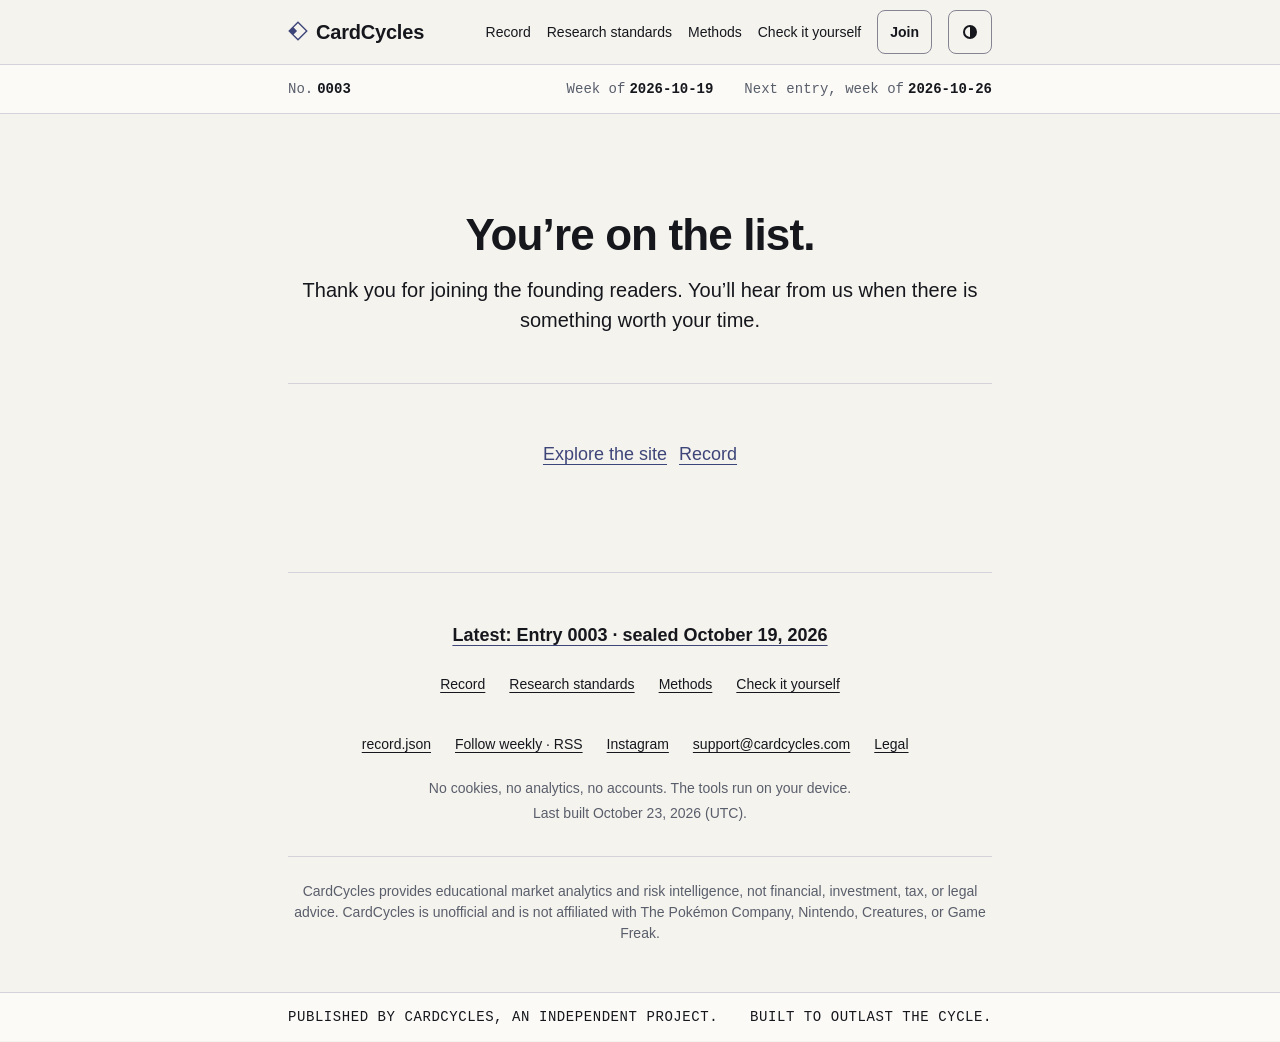
==== commit d706d7a1: "Record: verified export 309600439db1b434" ====
--- a/joined/index.html
+++ b/joined/index.html
@@ -29,21 +29,21 @@
 <script type="application/ld+json">{"@context":"https://schema.org","@type":"WebSite","name":"CardCycles","url":"https://cardcycles.com/","description":"A weekly public record about the Pokémon card market, with entry fingerprints and timestamp-proof states. Unofficial. Not advice.","inLanguage":"en"}</script>
 <link rel="icon" href="data:image/svg+xml,%3Csvg%20xmlns%3D%22http%3A%2F%2Fwww.w3.org%2F2000%2Fsvg%22%20viewBox%3D%2212%2012%20232%20232%22%20fill%3D%22currentColor%22%20aria-hidden%3D%22true%22%20focusable%3D%22false%22%3E%3Cstyle%3Esvg%7Bcolor%3A%233E4679%7D%40media%28prefers-color-scheme%3Adark%29%7Bsvg%7Bcolor%3A%23B6B4E8%7D%7D%3C%2Fstyle%3E%3Cg%20transform%3D%22rotate%28315%20128%20128%29%22%3E%3Cpath%20fill-rule%3D%22evenodd%22%20d%3D%22M48%2048H208V208H48Z%20M120%2064H192V192H64V120H120Z%22%2F%3E%3C%2Fg%3E%3C%2Fsvg%3E">
 <link rel="apple-touch-icon" href="/assets/edbda34895d9.png">
-<link rel="stylesheet" href="/assets/202472890f7c.css">
+<link rel="stylesheet" href="/assets/2e723c7411a0.css">
 <script src="/assets/6eaeb37964c0.js"></script>
 </head>
 <body>
 <a class="skip" href="#content">Skip to content</a>
-<header class="hdr"><div class="wrap"><a class="brand" href="/"><svg viewBox="12 12 232 232" fill="currentColor" aria-hidden="true" focusable="false"><g transform="rotate(315 128 128)"><path fill-rule="evenodd" d="M48 48H208V208H48Z M120 64H192V192H64V120H120Z"/></g></svg><b>CardCycles</b></a><nav class="nav" aria-label="Site"><a class="lk" href="/record/">Record</a><a class="lk" href="/principles/">Principles</a><a class="lk" href="/methods/">Methods</a><a class="lk" href="/verify/">Check it yourself</a><a class="btn btn-s header-join" href="/#join">Join</a></nav><div class="tools"><button type="button" class="iconbtn" id="theme" aria-label="Switch to dark theme" title="Switch to dark theme"><svg viewBox="0 0 16 16" aria-hidden="true" focusable="false"><circle cx="8" cy="8" r="6" fill="none" stroke="currentColor" stroke-width="2"/><path d="M8 2a6 6 0 0 1 0 12z" fill="currentColor"/></svg></button><button type="button" class="menubtn" id="menubtn" aria-expanded="false" aria-controls="sheet"><span class="sr" data-menu-label>Menu</span><svg viewBox="0 0 16 16" aria-hidden="true" focusable="false"><path d="M2 4h12M2 8h12M2 12h12" fill="none" stroke="currentColor" stroke-width="2"/></svg></button></div></div></header>
-<nav class="sheet" id="sheet" aria-label="Site menu" hidden><a class="lk" href="/record/">Record</a><a class="lk" href="/principles/">Principles</a><a class="lk" href="/methods/">Methods</a><a class="lk" href="/verify/">Check it yourself</a><a class="btn btn-p" href="/#join">Join the founding readers</a></nav>
+<header class="hdr"><div class="wrap"><a class="brand" href="/"><svg viewBox="12 12 232 232" fill="currentColor" aria-hidden="true" focusable="false"><g transform="rotate(315 128 128)"><path fill-rule="evenodd" d="M48 48H208V208H48Z M120 64H192V192H64V120H120Z"/></g></svg><b>CardCycles</b></a><nav class="nav" aria-label="Site"><a class="lk" href="/record/">Record</a><a class="lk" href="/principles/">Research standards</a><a class="lk" href="/methods/">Methods</a><a class="lk" href="/verify/">Check it yourself</a><a class="btn btn-s header-join" href="/#join">Join</a></nav><div class="tools"><button type="button" class="iconbtn" id="theme" aria-label="Switch to dark theme" title="Switch to dark theme"><svg viewBox="0 0 16 16" aria-hidden="true" focusable="false"><circle cx="8" cy="8" r="6" fill="none" stroke="currentColor" stroke-width="2"/><path d="M8 2a6 6 0 0 1 0 12z" fill="currentColor"/></svg></button><button type="button" class="menubtn" id="menubtn" aria-expanded="false" aria-controls="sheet"><span class="sr" data-menu-label>Menu</span><svg viewBox="0 0 16 16" aria-hidden="true" focusable="false"><path d="M2 4h12M2 8h12M2 12h12" fill="none" stroke="currentColor" stroke-width="2"/></svg></button></div></div></header>
+<nav class="sheet" id="sheet" aria-label="Site menu" hidden><a class="lk" href="/record/">Record</a><a class="lk" href="/principles/">Research standards</a><a class="lk" href="/methods/">Methods</a><a class="lk" href="/verify/">Check it yourself</a><a class="btn btn-p" href="/#join">Join the founding readers</a></nav>
 <div class="i-status-anchor" aria-hidden="true"><span data-status-sentinel></span></div>
 <section class="i-status" data-status-bar aria-label="Record status"><div class="i-status-stage"><div class="wrap i-status-original"><span class="seg"><span class="status-label">No.</span> <span class="status-value">0003</span></span><span class="seg"><span class="status-label">Week of</span> <span class="status-value">2026-10-19</span></span><span class="seg"><span class="status-label">Next entry, week of</span> <span class="status-value">2026-10-26</span></span></div><div class="wrap i-status-pinned" aria-hidden="true"><span class="i-status-proof">TIMESTAMPED IN BITCOIN</span></div></div><div class="wrap i-status-controls" inert><a class="lk bar-home" href="/" aria-label="CardCycles home"><svg viewBox="12 12 232 232" fill="currentColor" aria-hidden="true" focusable="false"><g transform="rotate(315 128 128)"><path fill-rule="evenodd" d="M48 48H208V208H48Z M120 64H192V192H64V120H120Z"/></g></svg></a><button type="button" class="menubtn" id="barmenubtn" aria-expanded="false" aria-controls="sheet"><span class="sr" data-menu-label>Menu</span><svg viewBox="0 0 16 16" aria-hidden="true" focusable="false"><path d="M2 4h12M2 8h12M2 12h12" fill="none" stroke="currentColor" stroke-width="2"/></svg></button></div></section>
 <main class="wrap" id="content" tabindex="-1">
 <header class="page-head"><h1>You’re on the list.</h1><p class="lede">Thank you for joining the founding readers. You’ll hear from us when there is something worth your time.</p></header><section class="layout-section" data-c25-section><div class="links joined-links"><a class="lk" href="/">Explore the site</a><a class="lk" href="/record/">Record</a></div></section>
 </main>
-<footer class="ftr"><div class="wrap"><div class="ftr-grid layout-grid" data-c25-grid="footer"><p class="latest"><a class="lk" href="/record/0003/">Latest: Entry 0003 · sealed October 19, 2026</a></p><nav aria-label="Footer"><a class="lk" href="/record/">Record</a><a class="lk" href="/principles/">Principles</a><a class="lk" href="/methods/">Methods</a><a class="lk" href="/verify/">Check it yourself</a></nav><div class="links"><a class="lk" href="/record.json">record.json</a><a class="lk" href="/record/#follow">Follow weekly · RSS</a><a class="lk" href="https://www.instagram.com/cardcycles/">Instagram</a><a class="lk" href="mailto:support@cardcycles.com">support@cardcycles.com</a><a class="lk" href="/legal/">Legal</a></div><p class="priv">No cookies, no analytics, no accounts. The tools run on your device.</p><p class="built">Last built October 19, 2026 (UTC).</p></div><p class="disc">CardCycles provides educational market analytics and risk intelligence, not financial, investment, tax, or legal advice. CardCycles is unofficial and is not affiliated with The Pokémon Company, Nintendo, Creatures, or Game Freak.</p></div><div class="ftr-seal" data-end-seal><p class="wrap ftr-seal-line"><span>Published by CardCycles, an independent project.</span> <span>Built to outlast the cycle.</span></p></div></footer>
+<footer class="ftr"><div class="wrap"><div class="ftr-grid layout-grid" data-c25-grid="footer"><p class="latest"><a class="lk" href="/record/0003/">Latest: Entry 0003 · sealed October 19, 2026</a></p><nav aria-label="Footer"><a class="lk" href="/record/">Record</a><a class="lk" href="/principles/">Research standards</a><a class="lk" href="/methods/">Methods</a><a class="lk" href="/verify/">Check it yourself</a></nav><div class="links"><a class="lk" href="/record.json">record.json</a><a class="lk" href="/record/#follow">Follow weekly · RSS</a><a class="lk" href="https://www.instagram.com/cardcycles/">Instagram</a><a class="lk" href="mailto:support@cardcycles.com">support@cardcycles.com</a><a class="lk" href="/legal/">Legal</a></div><p class="priv">No cookies, no analytics, no accounts. The tools run on your device.</p><p class="built">Last built October 23, 2026 (UTC).</p></div><p class="disc">CardCycles provides educational market analytics and risk intelligence, not financial, investment, tax, or legal advice. CardCycles is unofficial and is not affiliated with The Pokémon Company, Nintendo, Creatures, or Game Freak.</p></div><div class="ftr-seal" data-end-seal><p class="wrap ftr-seal-line"><span>Published by CardCycles, an independent project.</span> <span>Built to outlast the cycle.</span></p></div></footer>
 <div id="live" class="sr" aria-live="polite"></div>
-<script type="application/json" id="copy-base">{"to_dark":"Switch to dark theme","to_light":"Switch to light theme","menu_open":"Menu","menu_close":"Close","copied":"Copied","copied_live":"Copied to the clipboard","copy_failed":"Couldn’t copy. Select the text and copy it yourself.","eyebrows":["The Cycle Record","Series R · The Record","Principles","Methods v1.0"]}</script>
-<script defer src="/assets/950e937707c1.js"></script>
+<script type="application/json" id="copy-base">{"to_dark":"Switch to dark theme","to_light":"Switch to light theme","menu_open":"Menu","menu_close":"Close","copied":"Copied","copied_live":"Copied to the clipboard","copy_failed":"Couldn’t copy. Select the text and copy it yourself.","eyebrows":["The Cycle Record","Series R · The Record","Research standards","Methods v1.0"]}</script>
+<script defer src="/assets/ea23c294675b.js"></script>
 </body>
 </html>
--- a/assets/2e723c7411a0.css
+++ b/assets/2e723c7411a0.css
@@ -0,0 +1,57 @@
+@layer components {
+:root{color-scheme:light;--paper:#F5F3EE;--surface:#FBFAF7;--ink:#15171D;--graphite:#595E6B;--hairline:#D5D2DC;--indigo:#3E4679;--indigo-lift:#48518A;--indigo-press:#353C69;--press-soft:#E2E0EC;--lilac:#70609B;--indigo-soft:#EAE9F1;--control-line:#858492;--gold:#896727;--gold-line:#896727;--top-light:#FFFFFF;--seal-surface:#0A0D14;--seal-gold:#C8A96A;--seal-edge:#8D7544;--seal-highlight:#363E50;--sans:-apple-system,BlinkMacSystemFont,"SF Pro Text","Segoe UI",Roboto,"Helvetica Neue",Arial,sans-serif;--display:"SF Pro Display",-apple-system,BlinkMacSystemFont,"Segoe UI",Roboto,"Helvetica Neue",Arial,sans-serif;--mono:ui-monospace,"SF Mono",Menlo,Consolas,"Liberation Mono",monospace;--fs-13:.8125rem;--fs-14:.875rem;--fs-17:1.0625rem;--fs-20:1.25rem;--fs-28:1.75rem;--fs-44:clamp(1.75rem,1rem + 2vw,2.75rem);--fs-72:clamp(2.75rem,1.75rem + 3vw,4.5rem);--sp-4:4px;--sp-8:8px;--sp-12:12px;--sp-16:16px;--sp-24:24px;--sp-32:32px;--sp-48:48px;--sp-64:64px;--sp-96:96px;--sp-128:128px;--tap:44px;--tap-s:40px;--radius:12px;--radius-s:8px;--hair:1px;--rule:2px;--ring:280px;--gutter:var(--sp-16);--gap:var(--sp-24)}@media (prefers-color-scheme:dark){:root:not([data-theme="light"]){color-scheme:dark;--paper:#0E1118;--surface:#151923;--ink:#ECE9E2;--graphite:#B6BAC7;--hairline:#343B49;--indigo:#B6B4E8;--indigo-lift:#C4C2EF;--indigo-press:#A7A5DC;--press-soft:#1B1E2A;--lilac:#A898D8;--indigo-soft:#242737;--control-line:#72798A;--gold:#C8A96A;--gold-line:#8D7544;--top-light:#363E50}}:root[data-theme="dark"]{color-scheme:dark;--paper:#0E1118;--surface:#151923;--ink:#ECE9E2;--graphite:#B6BAC7;--hairline:#343B49;--indigo:#B6B4E8;--indigo-lift:#C4C2EF;--indigo-press:#A7A5DC;--press-soft:#1B1E2A;--lilac:#A898D8;--indigo-soft:#242737;--control-line:#72798A;--gold:#C8A96A;--gold-line:#8D7544;--top-light:#363E50}@media (min-width:40em){:root{--gutter:var(--sp-32)}}@media (min-width:60em){:root{--gutter:var(--sp-48);--ring:clamp(280px,28vw,320px)}}@media (max-width:39.9375em){:root{--ring:200px}}*,*::before,*::after{box-sizing:border-box}html{-webkit-text-size-adjust:100%;text-size-adjust:100%}html,body{background:var(--paper)}body{margin:0;color:var(--ink);font:var(--fs-17)/1.55 var(--sans);-webkit-font-smoothing:antialiased;overflow-wrap:break-word}a{color:var(--indigo);text-decoration:underline;text-decoration-thickness:var(--hair);text-underline-offset:.2em}button{min-width:var(--tap);min-height:var(--tap)}a:hover{text-decoration-thickness:var(--rule)}:focus{outline:none}:focus-visible{outline:var(--rule) solid var(--indigo);outline-offset:var(--rule);border-radius:var(--sp-4)}p{margin:0 0 var(--sp-16)}h1,h2,h3{margin:0;font-weight:600;letter-spacing:-.01em}h2{font-size:var(--fs-28);line-height:1.2}h3{font-size:var(--fs-20);line-height:1.3}code,.mono,kbd{font-family:var(--mono);font-size:var(--fs-14)}.num,table,.fp,.meta,.status,.stats dd{font-variant-numeric:tabular-nums lining-nums}.skip{position:absolute;left:var(--sp-16);top:0;z-index:20;transform:translateY(-200%);background:var(--indigo);color:var(--paper);padding:var(--sp-12) var(--sp-16);border-radius:var(--radius-s);text-decoration:none}.skip:focus{transform:translateY(var(--sp-12))}.sr{position:absolute;width:var(--hair);height:var(--hair);padding:0;margin:0;overflow:hidden;clip:rect(0 0 0 0);white-space:nowrap;border:0}.wrap{max-width:calc(1120px + 2*var(--gutter));margin:0 auto;padding:0 var(--gutter)}.m8{max-width:calc((100% - 11*var(--gap)) / 12 * 8 + 7*var(--gap));margin-left:0;margin-right:auto}.g12{display:grid;grid-template-columns:repeat(12,minmax(0,1fr));column-gap:var(--gap);align-items:stretch}.g12>*{min-width:0}.split>.a{grid-column:1 / span 7}.split>.b{grid-column:8 / span 5}.read{align-items:start}.read>.main{grid-column:1 / span 8}.read>.rail{grid-column:9 / span 4;position:sticky;top:var(--sp-24)}@media (max-width:59.9375em){.m8{max-width:none}.g12{grid-template-columns:minmax(0,1fr);row-gap:var(--sp-32)}.g12>*{grid-column:1 / -1!important}.read>.rail{position:static}}.lk{display:inline-flex;align-items:center;min-width:var(--tap);min-height:var(--tap)}.nw{white-space:nowrap}.review{background:var(--surface);border-bottom:var(--hair) solid var(--hairline);font-size:var(--fs-14);line-height:1.45}.review .wrap{display:flex;flex-wrap:wrap;align-items:center;column-gap:var(--sp-16)}.review strong{font-weight:600}.rv-full{margin:0;min-width:0;padding:var(--sp-8) 0}.rv-d summary{display:inline-flex;align-items:center;min-height:var(--tap);cursor:pointer;color:var(--indigo);text-decoration:underline;text-underline-offset:.2em}.rv-d[open]{flex-basis:100%;padding-bottom:var(--sp-12)}.rv-d[open] summary{text-decoration-thickness:var(--rule)}.rv-d p{margin:0 0 var(--sp-8);}.rv-d ul.plain{list-style:disc;padding-left:var(--sp-24);}.rv-d ul.plain li{border:0;padding:var(--sp-4) 0}@media (max-width:47.4375em){.rv-full{flex-basis:100%;padding-bottom:0}}.hdr{border-bottom:var(--hair) solid var(--hairline);background:var(--paper)}.hdr .wrap{height:var(--sp-64);display:flex;align-items:center;justify-content:space-between;gap:var(--sp-16)}.brand{display:flex;flex-wrap:nowrap;align-content:center;align-items:center;gap:var(--sp-8);text-decoration:none;color:var(--ink);min-height:var(--tap)}.brand>svg{width:20px;height:20px;flex:none;color:var(--indigo);transform:translateY(-1px)}.brand b{font-weight:600;font-size:var(--fs-20);letter-spacing:-.01em}.brand span{font-size:var(--fs-14);color:var(--graphite)}.nav{display:flex;align-items:center;gap:var(--sp-4)}.nav a{display:inline-flex;align-items:center;min-height:var(--tap);padding:0 var(--sp-12);color:var(--ink);text-decoration:none;font-size:var(--fs-14);border-radius:var(--radius-s)}.nav a:hover{background:var(--indigo-soft)}.nav a[aria-current="page"]{text-decoration:underline;text-underline-offset:.45em;text-decoration-thickness:var(--rule);text-decoration-color:var(--indigo)}.tools{display:flex;align-items:center;gap:var(--sp-8)}.iconbtn{display:inline-flex;align-items:center;justify-content:center;width:var(--tap);height:var(--tap);border:var(--hair) solid var(--hairline);border-radius:var(--radius-s);background:transparent;color:var(--ink);cursor:pointer;padding:0}.iconbtn svg{width:var(--sp-16);height:var(--sp-16)}.menubtn{display:none;min-height:var(--tap);padding:0 var(--sp-16);border:var(--hair) solid var(--hairline);border-radius:var(--radius-s);background:transparent;color:var(--ink);font:600 var(--fs-14)/1 var(--sans);cursor:pointer}.sheet{display:none;border-bottom:var(--hair) solid var(--hairline);background:var(--surface)}.sheet[hidden]{display:none!important}.sheet a{display:flex;align-items:center;min-height:var(--sp-48);padding:0 var(--gutter);color:var(--ink);text-decoration:none;border-top:var(--hair) solid var(--hairline)}.sheet a:first-child{border-top:0}.sheet .btn.btn-p{width:min(calc(100% - 2 * var(--gutter)),44rem);height:auto;min-height:48px;margin:var(--sp-16) auto;padding-inline:var(--sp-12);justify-content:center;color:var(--paper);border:var(--hair) solid var(--indigo)}@media (max-width:59.9375em){.hdr .nav{display:none}.menubtn{display:inline-flex;align-items:center}.brand span{display:none}.js .sheet:not([hidden]){display:block}.no-js .hdr .nav{display:flex}.no-js .menubtn{display:none}}@media (max-width:59.9375em){.no-js .hdr .wrap{height:auto;flex-wrap:wrap;padding-top:var(--sp-8);padding-bottom:var(--sp-8)}.no-js .hdr .nav{flex-wrap:wrap}}.sec{padding-top:var(--sp-96)}.sec-tight{padding-top:var(--sp-64)}@media (max-width:39.9375em){.sec{padding-top:var(--sp-64)}.sec-tight{padding-top:var(--sp-48)}main{padding-bottom:var(--sp-64)}}.eyebrow{display:block;font-size:var(--fs-14);line-height:1.3;color:var(--graphite);font-weight:600}.lede{font-size:var(--fs-20);line-height:1.5;color:var(--ink);text-wrap:pretty}.muted{color:var(--graphite)}.small{font-size:var(--fs-14);line-height:1.45}.h-row{display:flex;align-items:baseline;justify-content:space-between;gap:var(--sp-16);flex-wrap:wrap;margin-bottom:var(--sp-24)}.h-row a{font-size:var(--fs-14)}.h-row p{margin:var(--sp-8) 0 0}.btn{display:inline-flex;align-items:center;justify-content:center;height:auto;min-height:var(--tap);padding:var(--sp-12) var(--sp-24);border-radius:var(--radius-s);font:600 var(--fs-17)/1.2 var(--sans);text-decoration:none;border:var(--hair) solid transparent;cursor:pointer;text-align:center}.btn-p{background:var(--indigo);color:var(--paper)}.btn-p:hover{text-decoration:none}.btn-s{background:transparent;color:var(--ink);border-color:var(--hairline)}.btn-s:hover{background:var(--indigo-soft)}.btn[disabled]{opacity:.55;cursor:not-allowed}.btns{display:flex;flex-wrap:wrap;gap:var(--sp-12)}.btn[hidden]{display:none}.btns.col{flex-direction:column}.btns.col .btn{width:100%}.chip{display:inline-flex;align-items:center;min-height:var(--sp-24);padding:var(--sp-4) var(--sp-8);border-radius:999px;font:600 var(--fs-14)/1.3 var(--sans);letter-spacing:0;background:var(--indigo-soft);color:var(--ink);white-space:nowrap;vertical-align:middle}.chip-o{background:transparent;box-shadow:inset 0 0 0 var(--hair) var(--hairline)}.card{background:var(--surface);border:var(--hair) solid var(--hairline);border-radius:var(--radius);padding:var(--sp-24);min-width:0}.card>:last-child{margin-bottom:0}.grid{display:grid;gap:var(--gap);align-items:stretch}.g2{grid-template-columns:repeat(2,minmax(0,1fr))}.g3{grid-template-columns:repeat(3,minmax(0,1fr))}.g4{grid-template-columns:repeat(4,minmax(0,1fr))}@media (max-width:59.9375em){.g4{grid-template-columns:repeat(2,minmax(0,1fr))}.g3{grid-template-columns:minmax(0,1fr)}}@media (max-width:47.4375em){.g2{grid-template-columns:minmax(0,1fr)}}@media (max-width:32.4375em){.g4{grid-template-columns:minmax(0,1fr)}}.card-f{display:flex;flex-direction:column}.card-f .push{margin-top:auto}.card h2.h3,h2.h3{font-size:var(--fs-20);line-height:1.3;margin-bottom:var(--sp-12)}.t-row{display:flex;align-items:center;flex-wrap:wrap;gap:var(--sp-8) var(--sp-12)}.t-row h2,.t-row h3{margin:0}.card.held{border-left:var(--hair) dashed var(--graphite)}.heldnote{display:block;margin-top:var(--sp-8);font-size:var(--fs-14);line-height:1.45;color:var(--graphite)}.ref{stroke:var(--graphite);stroke-width:var(--hair);stroke-dasharray:5 7;opacity:1;vector-effect:non-scaling-stroke}.ring-readout .ro,.recline .ln{display:block;white-space:nowrap}.recline{margin:var(--sp-16) 0 0;font-size:var(--fs-14);line-height:1.45;color:var(--graphite);font-variant-numeric:tabular-nums lining-nums}.art-c .recline,.art-c .ringcap{text-align:center}.wkp{padding:var(--sp-32)}.market-reading{display:grid;gap:var(--sp-16);margin-bottom:var(--sp-24)}.market-reading>*{margin:0}.market-reading-head{justify-content:space-between;align-items:flex-start}.market-reading-copy{}.market-reading.held{border-left:var(--hair) dashed var(--graphite)}.market-reading-note,.market-reading-method,.market-reading-date{margin-top:0}.wkp-h{display:flex;flex-wrap:wrap;align-items:baseline;justify-content:space-between;gap:var(--sp-4) var(--sp-24);padding-bottom:var(--sp-24);margin-bottom:0;border-bottom:var(--hair) solid var(--hairline)}.wkp-h h3{font-size:var(--fs-20);line-height:1.4}.wkp-h h3 .nw{white-space:nowrap}@media (max-width:39.9375em){.wkp-h h3 .nw{display:block}.wkp-h h3 .sep{display:none}}.wkp-h p{margin:0;font-size:var(--fs-14);color:var(--graphite);text-wrap:pretty}.wkp-mkt{display:grid;grid-template-columns:var(--sp-64) minmax(0,1fr);grid-template-areas:"w h" "w r";column-gap:var(--sp-24);align-items:start}.wkp-mkt .well{grid-area:w}.mk-h{grid-area:h}.mk-r{grid-area:r}.well{width:var(--sp-64);height:var(--sp-64);border:var(--hair) solid var(--hairline);border-radius:var(--radius);display:flex;align-items:center;justify-content:center;color:var(--graphite)}.well::before{content:"\2014";content:"\2014" / "";font-size:var(--fs-28);line-height:1;font-weight:600}.wkp-mkt .k{display:block;font-size:var(--fs-14);line-height:1.3;font-weight:600;color:var(--graphite)}.wkp-mkt .v{display:block;font-size:var(--fs-28);line-height:1.2;font-weight:600;margin:var(--sp-4) 0 0}.wkp-mkt .mk-r{margin:var(--sp-8) 0 0;text-wrap:pretty}.wkp-cols{display:grid;grid-template-columns:minmax(0,7fr) minmax(0,5fr);margin-top:var(--sp-24);padding-top:var(--sp-24);border-top:var(--hair) solid var(--hairline);align-items:stretch}.wkp-h+.wkp-cols{border-top:0;margin-top:0}.wkp>.wkp-cols:first-child{border-top:0;margin-top:0;padding-top:0}.wkp-cols>section{min-width:0}.frozen-note{margin-bottom:var(--sp-24)}.frozen-note h3{margin-top:0}.wkp-home .wkp-since,.wkp-home .wkp-act{margin-top:var(--sp-24)}.wkp-cols>section:first-child{padding-right:var(--sp-32);border-right:var(--hair) solid var(--hairline)}.wkp-cols>section+section{padding-left:var(--sp-32)}@media (min-width:60em){.wkp-home .wkp-cols{grid-template-columns:minmax(0,8fr) minmax(0,4fr)}}.wkp-no-fact .wkp-cols{display:block}.wkp-no-fact .wkp-cols>section:first-child{border-right:0;padding-right:0}.wkp-no-fact .wkp-cols>section+section{padding-left:0;margin-top:var(--sp-24);padding-top:var(--sp-24);border-top:var(--hair) solid var(--hairline)}.wkp-since{min-width:0}.wkp-since .k{margin:0 0 var(--sp-8);font-weight:600}.wkp-since ul{list-style:none;margin:0;padding:0}.wkp-since li+li{margin-top:var(--sp-8)}.wkp-t{margin:0 0 var(--sp-16);font-size:var(--fs-14);line-height:1.3;font-weight:600;color:var(--graphite);letter-spacing:0}.wkp dl{margin:0}.wkp .row+.row{margin-top:var(--sp-24)}.wkp dt{display:flex;flex-wrap:wrap;align-items:center;gap:var(--sp-4) var(--sp-12);min-height:calc(var(--fs-14) * 1.3 + 2 * var(--sp-4));font-size:var(--fs-14);line-height:1.3;font-weight:600;color:var(--graphite)}.wkp dd{margin:0}.wkp dd.v{margin-top:var(--sp-4);font-size:var(--fs-20);line-height:1.4;font-weight:600}.wkp dd.n{margin-top:var(--sp-4);text-wrap:pretty}.wkp dd.x{margin-top:var(--sp-16)}.wkp dd.x .fignote{margin-top:var(--sp-8)}.feed-help{}@media(min-width:60em){.wkp-home .wkp-cols>section+section{display:flex;flex-direction:column}.wkp-home .wkp-cols>section+section>p:last-child{margin-top:auto;padding-top:var(--sp-24)}}.wkp-f{display:grid;grid-template-columns:minmax(0,1fr) auto;column-gap:var(--sp-32);align-items:start;margin-top:var(--sp-24);padding-top:var(--sp-24);border-top:var(--hair) solid var(--hairline)}.wkp-f>.result{grid-column:1 / -1}.wkp-act{display:flex;flex-direction:column;align-items:flex-start;gap:var(--sp-12);min-width:0}.wkp-act p{margin:0;font-size:var(--fs-14);color:var(--graphite)}.wkp-f .result{margin-top:var(--sp-16)}.wk-visit{margin:0;font-size:var(--fs-14);color:var(--graphite)}@media (max-width:59.9375em){.wkp-cols{grid-template-columns:minmax(0,1fr)}.wkp-cols>section:first-child{padding-right:0;border-right:0}.wkp-cols>section+section{padding-left:0;margin-top:var(--sp-24);padding-top:var(--sp-24);border-top:var(--hair) solid var(--hairline)}.wkp-f{grid-template-columns:minmax(0,1fr);row-gap:var(--sp-24)}.wkp-act{align-items:stretch}.wkp-act .btns{justify-content:flex-start}}@media (max-width:39.9375em){.wkp{padding:var(--sp-24)}.wkp-mkt{grid-template-columns:var(--tap) minmax(0,1fr);column-gap:var(--sp-16)}.wkp-mkt .well{width:var(--tap);height:var(--tap)}.well::before{font-size:var(--fs-20)}.wkp-act .btns{flex-direction:column}.wkp-act .btns .btn{width:100%}}@media (max-width:24.9375em){.wkp{padding:var(--sp-16)}.wkp-mkt{grid-template-columns:minmax(0,1fr);grid-template-areas:"w" "h" "r"}.wkp-mkt .mk-h{margin-top:var(--sp-16)}}.cite{background:var(--surface);border:var(--hair) solid var(--hairline);border-radius:var(--radius);padding:var(--sp-24);margin:var(--sp-24) 0;overflow-wrap:anywhere;max-width:calc((100% - 11*var(--gap)) / 12 * 8 + 7*var(--gap))}.cite .fp{font-size:var(--fs-17)}details.receipt{margin-top:var(--sp-24)}details.receipt>summary{min-height:var(--sp-48);display:flex;align-items:center;gap:var(--sp-12);padding:0 var(--sp-24);cursor:pointer;font-weight:600;list-style:none;background:var(--surface);border:var(--hair) solid var(--hairline);border-radius:var(--radius)}details.receipt>summary::-webkit-details-marker{display:none}details.receipt>summary::before{content:"";flex:none;width:var(--sp-8);height:var(--sp-8);border-right:var(--rule) solid var(--indigo);border-bottom:var(--rule) solid var(--indigo);transform:rotate(-45deg)}details.receipt[open]>summary::before{transform:rotate(45deg)}details.receipt>summary:hover{background:var(--indigo-soft)}details.receipt[open]>summary{margin-bottom:var(--sp-8)}.rc-sec{padding:var(--sp-32) 0}.rc-sec+.rc-sec{border-top:var(--hair) solid var(--hairline)}.rc-sec h3{margin-bottom:var(--sp-16)}.rawblk pre{margin:0;white-space:pre-wrap;word-break:break-all;font-family:var(--mono);font-size:var(--fs-14);line-height:1.6}.rawblk .row2{display:grid;grid-template-columns:minmax(0,1fr) auto;align-items:start;gap:var(--sp-12)}a.term{color:inherit;text-decoration:underline dotted var(--hair);text-underline-offset:3px}a.term:hover{text-decoration-style:solid}.words{margin:var(--sp-24) 0 0}.words>div{display:grid;grid-template-columns:minmax(0,1fr) minmax(0,2fr);gap:var(--sp-4) var(--gap);padding:var(--sp-16) 0;border-top:var(--hair) solid var(--hairline)}.words dt{font-weight:600;scroll-margin-top:var(--sp-24)}.words dd{margin:0}@media (max-width:39.9375em){.words>div{grid-template-columns:minmax(0,1fr)}}.stats{display:grid;grid-template-columns:repeat(4,minmax(0,1fr));gap:var(--sp-16);margin:0}.stats>div{display:flex;flex-direction:column-reverse;justify-content:flex-end;border-top:var(--hair) solid var(--hairline);padding-top:var(--sp-12);min-width:0}.stats dt{font-size:var(--fs-14);line-height:1.3;color:var(--graphite);margin-top:var(--sp-4)}.stats dd{margin:0;font-family:var(--display);font-size:var(--fs-28);line-height:1.1;font-weight:600;letter-spacing:-.01em}.stats.s2{grid-template-columns:repeat(2,minmax(0,1fr));row-gap:var(--sp-16)}@media (max-width:32.4375em){.stats{grid-template-columns:repeat(2,minmax(0,1fr))}}@media (min-width:60em){.page-h .read>.rail{margin-top:var(--sp-16)}}.rail-card h2{margin-bottom:var(--sp-12)}.rail-card .recline{margin:0 0 var(--sp-8)}.rail-card .small{margin:0 0 var(--sp-16)}.page-h{padding-top:var(--sp-64)}.page-h h1{font-family:var(--display);font-size:var(--fs-44);line-height:1.1;letter-spacing:-.02em;margin:var(--sp-8) 0 var(--sp-24)}.page-h .lede{}@media (max-width:39.9375em){.page-h{padding-top:var(--sp-48)}}.ent-lede{margin:var(--sp-24) 0 0}.glance{display:grid;gap:var(--sp-12);margin:var(--sp-32) 0 0;padding:var(--sp-16) 0;border-top:var(--hair) solid var(--hairline);border-bottom:var(--hair) solid var(--hairline);}.glance>div{display:grid;grid-template-columns:var(--sp-128) minmax(0,1fr);column-gap:var(--sp-16);align-items:baseline}.glance dt{font-size:var(--fs-14);font-weight:600;color:var(--graphite)}.glance dd{margin:0;font-variant-numeric:tabular-nums lining-nums}.glance .ln{display:block;white-space:nowrap}.onpage{margin-top:var(--sp-24)}.onpage .k{margin:0;font-size:var(--fs-14);font-weight:600;color:var(--graphite)}.onpage .lks{display:flex;flex-wrap:wrap;column-gap:var(--sp-24)}@media (max-width:39.9375em){.ent-lede{font-size:var(--fs-17)}.glance>div{grid-template-columns:minmax(0,1fr)}.onpage .lks{flex-direction:column}}.prose h2{margin:var(--sp-48) 0 var(--sp-16)}.prose>h2:first-child{margin-top:0}.prose .t-row{margin:var(--sp-48) 0 0}.prose .t-row h2{margin:0}.rules{list-style:none;margin:var(--sp-32) 0 0;padding:0;counter-reset:r}.rules li{display:grid;grid-template-columns:var(--tap-s) minmax(0,1fr);gap:var(--sp-16);padding:var(--sp-24) 0;border-top:var(--hair) solid var(--hairline)}.rules li::before{counter-increment:r;content:counter(r);display:inline-flex;align-items:center;justify-content:center;width:var(--sp-32);height:var(--sp-32);border-radius:999px;background:var(--indigo-soft);font-weight:600;font-size:var(--fs-14);font-variant-numeric:tabular-nums}.rules b{display:block;font-weight:600;margin-bottom:var(--sp-4)}.rules p{margin:0}.plain{list-style:none;margin:0;padding:0}.plain li{padding:var(--sp-12) 0;border-top:var(--hair) solid var(--hairline)}.plain li:first-child{border-top:0}.limits{display:grid;grid-template-columns:repeat(3,minmax(0,1fr));gap:var(--gap);margin:var(--sp-24) 0 0;padding:0;list-style:none}.limits li{border-top:var(--hair) solid var(--hairline);padding-top:var(--sp-16)}@media (max-width:59.9375em){.limits{grid-template-columns:minmax(0,1fr)}}.tail .card h2{margin-bottom:var(--sp-16)}.tail .stats{grid-template-columns:repeat(2,minmax(0,1fr));margin-bottom:var(--sp-16)}.tail .plain{margin-bottom:var(--sp-16)}.actrow{display:flex;flex-wrap:wrap;gap:0 var(--sp-24);margin-top:auto;padding-top:var(--sp-8)}.tbl{width:100%;border-spacing:0;font-size:var(--fs-14)}.tbl caption{text-align:left;font-size:var(--fs-14);color:var(--graphite);padding-bottom:var(--sp-12)}.tbl th{text-align:left;font-weight:600;font-size:var(--fs-14);line-height:1.3;color:var(--graphite);padding:var(--sp-12);border-bottom:var(--hair) solid var(--hairline);vertical-align:bottom}.tbl td,.tbl tbody th{padding:var(--sp-16) var(--sp-12);border-bottom:var(--hair) solid var(--hairline);vertical-align:top}.tbl .chip{white-space:nowrap}.tbl.compact td{padding-top:var(--sp-8);padding-bottom:var(--sp-8)}.tbl td.nw a.lk{min-height:var(--tap);min-width:var(--tap)}.tbl tr>*:first-child{padding-left:0}.tbl tr>*:last-child{padding-right:0}.tbl .r{text-align:right}.tbl tr.missed td{color:var(--graphite)}.rname{display:inline-flex;flex-wrap:wrap;align-items:center;gap:var(--sp-8)}.readings-tbl tbody th{white-space:nowrap}.readings-tbl .rname{flex-wrap:nowrap}p.m8{text-wrap:pretty}.tbl em{font-style:italic}.tbl-fig{max-width:calc((100% - 11*var(--gap)) / 12 * 8 + 7*var(--gap))}@media (max-width:59.9375em){.tbl-fig,.cite{max-width:none}}@media (max-width:39.9375em){.cite{padding:var(--sp-16)}.share-sec .btns{flex-direction:column}.share-sec .btns .btn{width:100%}}.rec-tbl td{vertical-align:middle}.rec-tbl td:last-child{white-space:normal}.rec-tbl td:last-child .chip{white-space:normal;max-width:100%}.rec-tbl th:not(:last-child),.rec-tbl td:not(:last-child){width:1%;padding-right:var(--sp-24)}.rc-items .tbl td,.rc-items .tbl tbody th{vertical-align:middle;padding-top:var(--sp-12);padding-bottom:var(--sp-12)}.rc-items .tbl tbody th,.readings-tbl tbody th{font-size:var(--fs-14);text-transform:none;letter-spacing:0;color:var(--ink);font-weight:600}.rc-items .tbl tr.has-note>*{border-bottom:0}.rc-items .tbl td:nth-child(3){min-width:16ch}.rc-items{container-type:inline-size}.rc-items .fpc,.rc-items .act{flex-wrap:wrap}@container (min-width:1120px){.rc-items .fpc,.rc-items .act{flex-wrap:nowrap}}@container (max-width:60em){.rc-items .wide-only{display:none}.rc-items .cards{display:block}}.rc-items .tbl tr.note td{padding-top:0;font-size:var(--fs-14);line-height:1.5;color:var(--graphite)}.chips{display:inline-flex;gap:var(--sp-8);flex-wrap:nowrap;align-items:center}.fpc{display:inline-flex;align-items:center;gap:var(--sp-12)}.check-out{font-size:var(--fs-14);font-weight:600;white-space:nowrap}.tscroll{overflow-x:auto;-webkit-overflow-scrolling:touch}.tscroll.tall{max-height:420px;overflow-y:auto}.js .tscroll.tall:has(.history-full[hidden]){max-height:none}@media (max-width:59.9375em){.rec-tbl th:not(:last-child),.rec-tbl td:not(:last-child){padding-right:var(--sp-8)}.rec-tbl th:nth-child(2),.rec-tbl th:nth-child(3),.rec-tbl td:nth-child(2),.rec-tbl td:nth-child(3){width:auto;white-space:normal}}.tscroll.tall th{position:sticky;top:0;background:var(--paper)}.cards{display:none;list-style:none;margin:0;padding:0}.cards li{background:var(--surface);border:var(--hair) solid var(--hairline);border-radius:var(--radius);padding:var(--sp-16);margin-bottom:var(--sp-12)}.cards .top{display:flex;flex-direction:column;align-items:flex-start;gap:var(--sp-8)}.cards .top b{font-size:var(--fs-20);font-variant-numeric:tabular-nums}.cards dl{display:grid;grid-template-columns:auto minmax(0,1fr);gap:var(--sp-8) var(--sp-16);margin:var(--sp-12) 0 0;font-size:var(--fs-14)}.cards dt{color:var(--graphite)}.cards dd{margin:0}.cards li.missed{background:transparent}.cards .itm{font-size:var(--fs-17)}.cards .fprow,.cards .act{margin-top:var(--sp-12)}.cards .act{justify-content:flex-start;align-items:stretch}.cards p{margin:var(--sp-8) 0 0}@media (max-width:47.4375em){.wide-only{display:none}.cards{display:block}}@media (max-width:24.9375em){.cards dl{grid-template-columns:minmax(0,1fr);row-gap:0}.cards dd{margin-bottom:var(--sp-8)}.cards dd:last-child{margin-bottom:0}}@media (max-width:22.4375em){.chip{white-space:normal;text-align:left}}.fp{font-family:var(--mono);font-size:var(--fs-14);word-break:break-word}.fpblock{display:grid;grid-template-columns:minmax(0,1fr) auto;grid-template-areas:"k b" "f f";align-items:center;column-gap:var(--sp-12);row-gap:var(--sp-8);background:var(--surface);border:var(--hair) solid var(--hairline);border-radius:var(--radius);padding:var(--sp-16)}.fpblock.flat{background:none;border:0;border-radius:0;padding:0}.fpblock .k{grid-area:k;font-size:var(--fs-14);color:var(--graphite)}.fpblock .fp{grid-area:f;display:block;line-height:1.6}.fpblock .copybtn{grid-area:b}.fp2>span{display:block;white-space:nowrap}@media (max-width:24.9375em){.fp2>span{white-space:normal;max-width:19ch}}.u{text-decoration:underline;text-decoration-color:var(--indigo);text-underline-offset:.2em}.copybtn{flex:none;min-height:var(--tap);min-width:var(--sp-64);padding:0 var(--sp-12);border:var(--hair) solid var(--control-line);border-radius:var(--radius-s);background:transparent;color:var(--ink);font:600 var(--fs-14)/1 var(--sans);cursor:pointer}.copybtn:hover{background:var(--indigo-soft)}.stitch{width:var(--hair);height:var(--sp-24);background:var(--hairline);margin:0 0 0 var(--sp-32)}.page-h h1.ent{font-size:var(--fs-72);line-height:1.05;margin:var(--sp-8) 0 0;font-variant-numeric:proportional-nums lining-nums}@media (max-width:39.9375em){.page-h h1.ent{font-size:var(--fs-44)}}.meta{margin-top:var(--sp-24);color:var(--graphite);font-size:var(--fs-14)}.meta p{margin:0 0 var(--sp-4);text-wrap:pretty}.proof{display:flex;flex-wrap:wrap;align-items:center;gap:var(--sp-8) var(--sp-12);margin-top:var(--sp-16)}.proof p{margin:0}.says{margin:0;padding:0;list-style:none}.says li{padding:var(--sp-12) 0;border-top:var(--hair) solid var(--hairline)}.says li:first-child{border-top:0;padding-top:0}.check-out p{margin:var(--sp-4) 0 0}details.raw{background:var(--surface);border:var(--hair) solid var(--hairline);border-radius:var(--radius);padding:0 var(--sp-16)}details.raw summary{min-height:var(--sp-48);display:flex;align-items:center;cursor:pointer;font-weight:600;list-style-position:inside}details.raw pre{margin:0;white-space:pre-wrap;word-break:break-all;font-family:var(--mono);font-size:var(--fs-14);line-height:1.6}details.raw .row2{display:grid;grid-template-columns:minmax(0,1fr) auto;align-items:start;gap:var(--sp-12);padding-bottom:var(--sp-16)}.pager{display:flex;flex-wrap:wrap;justify-content:space-between;align-items:center;gap:var(--sp-12) var(--sp-24);margin-top:var(--sp-48);padding-top:var(--sp-24);border-top:var(--hair) solid var(--hairline)}.pager .pn{display:flex;gap:var(--sp-24)}.rail .result{margin-top:var(--sp-16)}.year-block{width:100%}.year-block h2{margin-bottom:var(--sp-12)}.year-strip{display:grid;grid-template-columns:repeat(auto-fit,minmax(max(var(--sp-48),calc((100% - 12 * var(--hair))/13)),1fr));gap:var(--hair);list-style:none;margin:0;padding:var(--sp-8) 0;}.year-cell{display:flex;align-items:center;justify-content:center;min-width:0;height:var(--sp-48);border:var(--hair) solid var(--hairline);border-radius:var(--rule);color:var(--graphite);font-size:var(--fs-14);font-variant-numeric:tabular-nums;background:var(--surface)}.year-cell:not(.sealed){border-color:var(--graphite)}.year-cell a{display:flex;align-items:center;justify-content:center;width:100%;height:100%;color:inherit;text-decoration:none}.year-cell.sealed{border-color:var(--indigo);color:var(--ink)}.year-cell.timestamped{background:transparent;border-color:var(--gold-line);color:var(--gold)}.year-cell.timestamped a:focus-visible{outline-color:var(--indigo)}.year-cell.opened{box-shadow:inset 0 -3px 0 var(--indigo)}.year-cell.missed{border-style:dashed;background:transparent}.year-cell.no-entry{border-style:dotted;background:transparent}.year-key{margin-top:var(--sp-16)}.year-cell.corrected{box-shadow:inset 0 0 0 var(--rule) var(--graphite)}.year-cell.opened.corrected{box-shadow:inset 0 -3px 0 var(--indigo),inset 0 0 0 var(--rule) var(--graphite)}.record-tail>section{padding-top:var(--sp-24);border-top:var(--hair) solid var(--hairline)}@media (max-width:59.9375em){.year-cell{min-width:0}}.chart{margin:0}.chart figcaption{font-weight:600;font-size:var(--fs-14);margin-bottom:var(--sp-16)}.plotwrap{--pl:var(--sp-48);--pr:0px;--pt:var(--sp-8);--pb:var(--sp-32);position:relative;padding:var(--pt) var(--pr) var(--pb) var(--pl)}.plotwrap.cmp{--pl:0px;--pr:0px;--pt:0px;--pb:0px;padding:0}.plotwrap.cmp.el{padding-right:var(--sp-96)}.ynm{font-size:var(--fs-14);color:var(--graphite);margin:0 0 var(--sp-4)}.plot{position:relative;height:280px}.plot.sm{height:var(--sp-64)}.plot svg{position:absolute;inset:0;width:100%;height:100%;overflow:visible}.plot .gl{shape-rendering:crispEdges;stroke:var(--hairline);stroke-width:var(--hair);vector-effect:non-scaling-stroke}.plot .ln{fill:none;stroke:var(--lilac);stroke-width:var(--rule);stroke-linejoin:round;stroke-linecap:round;vector-effect:non-scaling-stroke}.yl{position:absolute;left:0;width:calc(var(--pl) - var(--sp-8));top:calc(var(--pt) + (100% - var(--pt) - var(--pb)) * var(--y));text-align:right;transform:translateY(-50%);font-size:var(--fs-14);color:var(--graphite);font-variant-numeric:tabular-nums}.xl{position:absolute;bottom:0;left:calc(var(--pl) + (100% - var(--pl) - var(--pr)) * var(--x));transform:translateX(-50%);font-size:var(--fs-14);color:var(--graphite);font-variant-numeric:tabular-nums;white-space:nowrap}.xl.ae{transform:translateX(-100%)}.xl.as{transform:none}@media (max-width:39.9375em){.xl.ps{transform:none}.xl.pe{transform:translateX(-100%)}}.dot,.ndot{position:absolute;left:var(--x);top:var(--y);width:var(--sp-8);height:var(--sp-8);border-radius:50%;transform:translate(-50%,-50%);pointer-events:none}.dot{background:var(--lilac);box-shadow:0 0 0 var(--rule) var(--surface)}.ndot{box-shadow:inset 0 0 0 1.5px var(--graphite)}.endlab{position:absolute;left:var(--x);top:var(--y);transform:translate(var(--sp-12),-50%);font-size:var(--fs-14);font-weight:600;font-variant-numeric:tabular-nums;white-space:nowrap;pointer-events:none}.lead{position:absolute;left:var(--x);top:calc(var(--y) + var(--sp-8));height:calc(var(--b) - var(--y) - var(--sp-16));width:0;border-left:var(--hair) solid var(--graphite);pointer-events:none}.mlab{position:absolute;left:var(--x);top:var(--b);font-size:var(--fs-14);font-weight:600;font-variant-numeric:tabular-nums;white-space:nowrap;pointer-events:none;--tx:-50%;transform:translate(var(--tx),-50%)}.mlab.end{--tx:-100%}.mlab.start{--tx:0%}.mlab.above{top:var(--y);transform:translate(var(--tx),calc(-100% - var(--sp-12)))}.mkey{display:none;margin:var(--sp-12) 0 0;font-size:var(--fs-14);font-weight:600;font-variant-numeric:tabular-nums}.mkey span{display:inline-flex;align-items:center;margin-right:var(--sp-24)}.mkey i{display:inline-block;width:var(--sp-8);height:var(--sp-8);border-radius:50%;background:var(--indigo);margin-right:var(--sp-8)}.annokey{display:none;margin:var(--sp-8) 0 0}@media (max-width:39.9375em){.mlab,.lead,.anno,.ndot{display:none}.mkey,.annokey{display:block}}.anno{position:absolute;left:var(--x);top:var(--y);transform:translate(var(--sp-12),-50%);max-width:min(260px,58%);font-size:var(--fs-14);line-height:1.35;color:var(--graphite);pointer-events:none}.fignote{margin:var(--sp-8) 0 0;text-wrap:pretty}.brk{position:absolute;left:var(--x);width:var(--w);bottom:calc(var(--h) + var(--sp-12));height:var(--sp-8);border:var(--hair) solid var(--graphite);border-bottom:0;pointer-events:none}.brk span{position:absolute;bottom:calc(100% + var(--sp-4));left:50%;transform:translateX(-50%);font-size:var(--fs-14);font-weight:600;white-space:nowrap;color:var(--ink);font-variant-numeric:tabular-nums}.brk.end span{left:auto;right:0;transform:none}.brk.start span{left:0;transform:none}.xh{position:absolute;top:0;bottom:0;width:var(--hair);background:var(--graphite);opacity:1;pointer-events:none}.tip{position:absolute;top:0;z-index:3;transform:translateX(-50%);background:var(--surface);border:var(--hair) solid var(--hairline);border-radius:var(--radius-s);padding:var(--sp-8) var(--sp-12);font-size:var(--fs-14);line-height:1.35;white-space:nowrap;pointer-events:none}.tip strong{display:block;font-size:var(--fs-17);font-variant-numeric:tabular-nums}.tip span{color:var(--graphite)}.hit{position:absolute;inset:0;cursor:crosshair}.band-hit{position:absolute;top:0;bottom:0;left:var(--x);width:var(--w);cursor:pointer;border-radius:var(--sp-4)}.bar{position:absolute;bottom:0;left:50%;height:var(--h);width:min(var(--sp-24),calc(100% - var(--sp-4)));transform:translateX(-50%);border-radius:var(--sp-4) var(--sp-4) 0 0;background:var(--indigo)}.bar.part{background:transparent;box-shadow:inset 0 0 0 1.5px var(--indigo)}.band-hit:hover .bar:not(.part),.band-hit.on .bar:not(.part){opacity:.82}.caplab{position:absolute;left:50%;bottom:var(--h);transform:translate(-50%,calc(0px - var(--sp-8)));font-size:var(--fs-14);font-weight:600;white-space:nowrap;font-variant-numeric:tabular-nums}@media (max-width:39.9375em){.plot{height:220px}.plotwrap{--pl:var(--sp-48)}.xl.odd{display:none}}@media (max-width:24.9375em){.xl.q{display:none}}@media (max-width:24.9375em){.ctx-sec .chart>.plotwrap,.ctx-sec .strip>.stripwrap,.ctx-sec .ynm,.ctx-sec #chart-interest .mkey,.ctx-sec #chart-interest .annokey,.ctx-sec .plot-caption{display:none}.ctx-sec .tbl-view[hidden]{display:block!important}.ctx-sec .tview{display:none}}.history-caption{text-align:left;font-size:var(--fs-14);font-weight:600;padding-bottom:var(--sp-12)}.table-caption{display:none}@media(max-width:24.9375em){.ctx-sec .table-caption{display:block}}.strip{margin:0}.strip figcaption{font-weight:600;font-size:var(--fs-14);margin-bottom:var(--sp-16)}.stripwrap{--pl:var(--sp-48);--pr:0px;--pt:var(--sp-32);--pb:var(--sp-32);position:relative;padding:var(--pt) var(--pr) var(--pb) var(--pl)}.stripwrap.cmp{--pl:0px;--pb:var(--sp-24)}.plot.splot{height:var(--sp-96)}.plot.splot.sm{height:var(--sp-64)}.sdot{position:absolute;left:var(--x);top:var(--y);width:var(--sp-8);height:var(--sp-8);border-radius:50%;transform:translate(-50%,-50%);background:var(--graphite);box-shadow:0 0 0 var(--rule) var(--strip-bg,var(--surface));pointer-events:none}.sdot.cur{background:var(--lilac)}.splot.sm>.sdot{left:clamp(var(--sp-4),var(--x),calc(100% - var(--sp-4)))}.slab{position:absolute;left:var(--x);top:var(--y);--tx:-50%;transform:translate(var(--tx),calc(-100% - var(--sp-8)));font-size:var(--fs-14);line-height:1.3;font-weight:600;white-space:nowrap;font-variant-numeric:tabular-nums;pointer-events:none;padding:0 var(--sp-4);background:var(--strip-bg,var(--surface))}.slab.start{--tx:calc(0px - var(--sp-4))}.slab.end{--tx:calc(var(--sp-4) - 100%)}.slab.below{transform:translate(var(--tx),var(--sp-8))}.ctx-sec .strip{--strip-bg:var(--paper);margin-bottom:var(--sp-48)}@media (max-width:39.9375em){.slab.nstart{--tx:calc(0px - var(--sp-4))}.slab.nend{--tx:calc(var(--sp-4) - 100%)}.slab.ya{display:none}}@media (max-width:24.9375em){.strip .slab.mx.nstart{left:0;--tx:0px}}.wkp-since li{text-wrap:pretty}.nrow{--pl:var(--sp-48);--pr:0px;position:relative;margin-top:var(--sp-4);padding:var(--sp-12) var(--pr) 0 var(--pl)}.nrow::before{content:"";position:absolute;top:0;left:var(--pl);right:var(--pr);border-top:var(--hair) solid var(--hairline)}.nlab{display:block;font-size:var(--fs-14);line-height:1.3;font-weight:600;color:var(--graphite)}.nvs{position:relative;height:1.3em;margin-top:var(--sp-8);font-size:var(--fs-14);line-height:1.3}.nv{position:absolute;top:0;left:calc(100% * var(--x));transform:translateX(-50%);color:var(--graphite);font-variant-numeric:tabular-nums;white-space:nowrap}.nnote{display:none}.nline{margin:var(--sp-12) 0 0}@media (max-width:59.9375em){.nrow{display:none}.nnote{display:block}}.tview{margin-top:var(--sp-12)}.tview .btn,.act .btn{min-height:var(--tap);font-size:var(--fs-14);padding:var(--sp-12)}.picker{display:flex;flex-wrap:wrap;align-items:center;gap:var(--sp-12);margin-top:var(--sp-24)}.picker label{font-weight:600;font-size:var(--fs-14)}select,input[type="text"],input[type="number"],input[type="search"],textarea{font:var(--fs-17)/1.4 var(--sans);color:var(--ink);background:var(--surface);border:var(--hair) solid var(--hairline);border-radius:var(--radius-s);padding:var(--sp-8) var(--sp-12);min-height:var(--tap);max-width:100%}textarea{width:100%;resize:vertical}textarea.mono,input.mono{font-family:var(--mono);font-size:var(--fs-14);line-height:1.5}input.mono{font-size:var(--fs-14)}::placeholder{color:var(--graphite);opacity:1}.vside .rules{margin-top:var(--sp-16)}.rules.sm li{grid-template-columns:var(--sp-32) minmax(0,1fr);gap:var(--sp-12);padding:var(--sp-12) 0}.rules.sm li::before{width:var(--sp-24);height:var(--sp-24);font-size:var(--fs-14)}.rules.sm p{font-size:var(--fs-14);line-height:1.5}.lab-row{display:flex;align-items:center;justify-content:space-between;gap:var(--sp-8) var(--sp-16);flex-wrap:wrap;margin-bottom:var(--sp-8)}.lab-row label{font-weight:600;font-size:var(--fs-14)}.result.ok{box-shadow:inset 0 1px 0 var(--indigo)}.result.no{box-shadow:inset 0 1px 0 var(--graphite)}.result.ok .head::before,.result.no .head::before{display:inline-block;width:1.2em;font-weight:600}.result.ok .head::before{content:"\2713";color:var(--indigo)}.result.no .head::before{content:"\2715";color:var(--graphite)}.drop{display:flex;flex-wrap:wrap;align-items:center;justify-content:space-between;gap:var(--sp-12);margin-top:var(--sp-12);padding:var(--sp-12) var(--sp-16);border:var(--hair) solid var(--hairline);border-radius:var(--radius);background:var(--surface)}.drop.over{background:var(--indigo-soft);border-style:dashed}.tool-ui input.sr:focus-visible+label.btn{outline:var(--rule) solid var(--indigo);outline-offset:var(--rule);border-radius:var(--radius-s)}.field{margin-top:var(--sp-24)}.field>label,.field>.lab{display:block;font-weight:600;font-size:var(--fs-14);margin-bottom:var(--sp-8)}.field .help{display:block;font-size:var(--fs-14);color:var(--graphite);margin-top:var(--sp-8)}.result{margin-top:var(--sp-24);padding:var(--sp-24);border:var(--hair) solid var(--hairline);border-radius:var(--radius);background:var(--surface);scroll-margin-top:var(--sp-24)}.result p{margin:0 0 var(--sp-8)}.result p:last-child{margin-bottom:0}.result .fp{display:block;margin:var(--sp-4) 0 var(--sp-12)}.result .head{font-weight:600;font-size:var(--fs-20)}.selftest{margin:0 0 var(--sp-24)}.cmds{list-style:none;margin:0;padding:0}.cmds li{padding:var(--sp-12) 0;border-top:var(--hair) solid var(--hairline);font-size:var(--fs-14)}.cmds li:first-child{border-top:0}.cmds code{display:block;margin-top:var(--sp-4);white-space:pre-wrap;overflow-wrap:anywhere;word-break:break-word;max-width:100%;padding-bottom:var(--sp-4)}fieldset{border:0;margin:0;padding:0;min-width:0}legend{font-weight:600;font-size:var(--fs-14);margin-bottom:var(--sp-8);padding:0}.form-actions{margin-top:var(--sp-32);display:flex;flex-wrap:wrap;align-items:center;gap:var(--sp-12)}.act{display:inline-flex;flex-wrap:nowrap;align-items:center;justify-content:flex-end;gap:var(--sp-8)}.ic-check::before,.ic-dl::before{display:inline-block;margin-right:var(--sp-8);font-weight:600;line-height:1}.ic-check::before{content:none}.ic-dl::before{content:none}.verify-tech>summary::-webkit-details-marker{display:none}.verify-tech>summary::before{content:"";flex:none;width:var(--sp-8);height:var(--sp-8);border-right:var(--rule) solid var(--indigo);border-bottom:var(--rule) solid var(--indigo);transform:rotate(-45deg)}.verify-tech[open]>summary::before{transform:rotate(45deg)}.revisable-context .strip{margin-top:var(--sp-24)}.home-dated{font-weight:600;margin-top:var(--sp-24)}.tscroll:has(.rhythm-tbl){overflow-x:visible}.rhythm-tbl{table-layout:fixed;width:100%}.rhythm-tbl th,.rhythm-tbl td{white-space:normal;overflow-wrap:normal}@media(max-width:24.9375em){.rhythm-tbl th{font-size:var(--fs-14)}.rhythm-tbl th,.rhythm-tbl td{padding-left:var(--sp-4);padding-right:var(--sp-4)}}@media(max-width:19.9375em){.rhythm-tbl th{overflow-wrap:anywhere}}@media(max-width:39.9375em){#chart-rarity .caplab{display:none}#chart-rarity .mkey{display:block}}.hero-reader,.entry-reader{}.home-fact{font-weight:600;margin-top:var(--sp-24)}.ring-secondary{--ring:calc(var(--sp-128) + var(--sp-64) + var(--sp-8));display:flex;flex-direction:column;align-items:center}.ring-secondary>p{align-self:flex-start}.verify-quick{margin-bottom:var(--sp-32)}.verify-saved{margin:0 0 var(--sp-32);padding-top:var(--sp-32);border-top:var(--hair) solid var(--hairline)}.verify-saved>summary{display:flex;align-items:center;gap:var(--sp-12);min-height:var(--tap);cursor:pointer;font-weight:600;color:var(--indigo);list-style:none}.verify-saved>summary::-webkit-details-marker{display:none}.verify-tech{border-top:var(--hair) solid var(--hairline);padding-top:var(--sp-16)}.verify-tech>summary{display:flex;list-style:none;gap:var(--sp-12);align-items:center;min-height:var(--tap);cursor:pointer;color:var(--indigo);font-weight:600}.verify-tech[open]>summary{margin-bottom:var(--sp-16)}.market-reading .v{display:block;margin:var(--sp-8) 0;font-size:var(--fs-28);line-height:1.2}.market-reading .chip{margin-left:auto}.no-js .chart .tbl-view[hidden],.no-js .strip .tbl-view[hidden]{display:block!important}.no-js .chart>.plotwrap,.no-js .strip>.stripwrap,.no-js .chart>.tview,.no-js .strip>.tview{display:none}.no-js .history-full[hidden]{display:table-row-group!important}.no-js .history-recent,.no-js [data-history],.no-js .js-only{display:none}.js .nojs-only{display:none}.no-js #chart-interest .ynm,.no-js #chart-interest .mkey,.no-js #chart-interest .annokey,.no-js .plot-caption{display:none}.no-js .table-caption{display:block}@media (max-width:24.9375em){.ring-secondary{--ring:calc(var(--sp-128) + var(--sp-64) + var(--sp-8))}}.ftr{border-top:var(--hair) solid var(--hairline);padding:var(--sp-48) 0 var(--sp-64);font-size:var(--fs-14)}.ftr-g{row-gap:var(--sp-16)}.ftr .line{font-weight:600;font-size:var(--fs-17);margin:0 0 var(--sp-16)}.ftr nav{display:flex;flex-wrap:wrap;gap:0 var(--sp-24);margin-bottom:var(--sp-16)}.ftr nav a{display:inline-flex;align-items:center;min-height:var(--tap);color:var(--ink)}.ftr .priv{color:var(--graphite);margin:0}.ftr .latest{font-weight:600;font-size:var(--fs-17);margin:0 0 var(--sp-16)}.ftr .links{display:flex;flex-wrap:wrap;gap:0 var(--sp-24);margin-bottom:var(--sp-16)}.ftr .links a{display:inline-flex;align-items:center;min-height:var(--tap);color:var(--ink)}.ftr .built{margin:0;color:var(--graphite)}.disc{font-size:var(--fs-14);line-height:1.5;color:var(--graphite);max-width:none;margin:var(--sp-32) 0 0;padding-top:var(--sp-24);border-top:var(--hair) solid var(--hairline)}.mt0{margin-top:0}.mt8{margin-top:var(--sp-8)}.mt12{margin-top:var(--sp-12)}.mt16{margin-top:var(--sp-16)}.mt24{margin-top:var(--sp-24)}.mb0{margin-bottom:0}.mb8{margin-bottom:var(--sp-8)}.mb16{margin-bottom:var(--sp-16)}.mb24{margin-bottom:var(--sp-24)}.w100{width:100%}.fw6{font-weight:600}.print-only{display:none}@media print{:root,:root[data-theme="dark"]{--paper:#fff;--surface:#fff;--ink:#000;--graphite:#333;--hairline:#bbb;--indigo:#000;--indigo-soft:transparent}html,body{background:#fff;color:#000;font-size:var(--fs-14);line-height:1.3}.fpblock .fp,.result .fp{line-height:1.3}.meta p{margin:0}.proof p,.small,.says li{line-height:1.3}.page-h .small.mt12{margin-top:var(--sp-4)}.eyebrow,.stitch{display:none!important}.fpblock{grid-template-columns:minmax(0,1fr);grid-template-areas:"k" "f";row-gap:0;border:0;padding:0}.fp2{white-space:nowrap}.fp2>span{display:inline}.fp2>span+span::before{content:"\2009"}.hdr,.status,.review,.sheet,.ftr nav,.ftr .line,.ftr .priv,.ftr .b,.skip,.btns,.btn,.copybtn,.ent-art,.ringfig,.ringnav,.pager,.noprint,.rawblk,.chip-o,.heldnote,.rail,.share-sec,.wkp-act,.wk-visit{display:none!important}details.receipt{border:0;padding:0;background:none}details.receipt>summary{display:none}.rc-sec{padding:var(--sp-8) 0;border:0}.wkp{padding:0;border:0}.wkp-cols{display:block}.wkp-cols>section:first-child{border:0;padding:0}.wkp-cols>section+section,.wkp-since{border:0;padding:0;margin-top:var(--sp-8)}.wkp .row+.row{margin-top:var(--sp-4)}.wkp-mkt .v{font-size:var(--fs-17)}.well,.wkp dd.x{display:none}.wkp-mkt{display:block}.g12{display:block}.read>.main{max-width:none}.print-only{display:block}.wide-only{display:block!important}.cards{display:none!important}main{padding:0}.sec,.sec-tight{padding-top:var(--sp-8)}.page-h{padding-top:0}.wrap{padding:0}.m8{max-width:none}h2{font-size:var(--fs-14);margin-bottom:var(--sp-4)!important}.page-h h1.ent{font-size:var(--fs-28)}.meta{margin-top:var(--sp-4);font-size:var(--fs-14)}.proof{margin-top:var(--sp-4)}.tbl,.tbl th,.tbl td,.tbl tbody th{font-size:var(--fs-14)!important}.tbl th{padding:var(--sp-4) var(--sp-8)}.tbl td,.tbl tbody th{padding:var(--sp-4) var(--sp-8)}.says li{padding:0}.fp{font-size:var(--fs-14)}.fpblock .k{font-size:var(--fs-14)}.chip{font-size:var(--fs-14);padding:0 var(--sp-4);min-height:0;background:none;box-shadow:inset 0 0 0 var(--hair) #999}.small,.print-only,p.small,.eyebrow{font-size:var(--fs-14)!important}.ftr{border-top:0;padding:0}.disc{font-size:var(--fs-14);color:#000;margin-top:var(--sp-8);padding-top:var(--sp-4)}a{color:#000;text-decoration:none}@page{margin:12mm}}@media (forced-colors:active){.ring .rs,.ring .rq{stroke:CanvasText}.ln{stroke:CanvasText}.bar{background:CanvasText}.sdot{background:CanvasText}.ringnav.moved .ring .rk.is-sel .rw,.ring .rk:focus-visible .rw{fill:Highlight;stroke:Highlight}.well{border-color:CanvasText}}
+.tool-ui,.tool-ui *{min-width:0}
+.tool-ui textarea,.tool-ui input,.tool-ui select{max-width:100%}
+.tool-ui .fp,.tool-ui .mono,.tool-ui code,.tool-ui dd{overflow-wrap:anywhere;word-break:break-word}
+.tool-ui .btn,.tool-ui label.btn{height:auto;min-height:var(--tap);white-space:normal;text-align:center}
+.tool-ui .trace{display:grid;gap:var(--sp-12);margin:var(--sp-16) 0 0;padding:0;list-style:none}
+.tool-ui .trace li{display:grid;grid-template-columns:minmax(8rem,12rem) minmax(0,1fr);gap:var(--sp-12);padding:var(--sp-12);border:1px solid var(--hairline);border-radius:var(--radius-s)}
+.tool-ui .trace b{font-weight:600}.tool-ui .trace p{margin:0}.tool-ui .trace .pass{color:var(--indigo)}
+.tool-ui .result:focus{outline:none}.tool-ui .result:focus-visible{outline:var(--rule) solid var(--indigo);outline-offset:var(--sp-4)}
+.tool-ui .tool-landmark{min-inline-size:0}.tool-ui .artifact-note{max-width:var(--measure)}
+@media(max-width:39.9375em){.tool-ui .trace li{grid-template-columns:1fr}}
+
+.view-table summary{cursor:pointer;min-height:44px;display:flex;align-items:center;color:var(--indigo)}
+.view-table .tscroll{max-height:420px;overflow:auto}.view-table table{min-width:100%}
+@media print{.view-table{display:block}.view-table>summary{display:none}.view-table:not([open])>*{display:block}.view-table .tscroll{max-height:none;overflow:visible}}
+
+
+:root{--matrix-low:#3E4679;--matrix-high:#B8A8E8}
+@media(prefers-color-scheme:dark){:root:not([data-theme="light"]){--matrix-low:#151923;--matrix-high:#BFB3E4}}
+:root[data-theme="dark"]{--matrix-low:#151923;--matrix-high:#BFB3E4}
+.i-grid{stroke:var(--hairline);stroke-width:1;fill:none;vector-effect:non-scaling-stroke;shape-rendering:crispEdges}
+.i-line{stroke:var(--lilac);stroke-width:2;fill:none;vector-effect:non-scaling-stroke}
+.i-mean{stroke:var(--graphite);stroke-width:1.5;fill:none;stroke-dasharray:4 4;vector-effect:non-scaling-stroke}
+.i-band{fill:var(--indigo-soft);stroke:var(--graphite);stroke-width:1;vector-effect:non-scaling-stroke}
+.i-high{fill:none;stroke:var(--indigo);stroke-width:10;stroke-linecap:round;vector-effect:non-scaling-stroke}
+.i-high-center{fill:none;stroke:var(--surface);stroke-width:6;stroke-linecap:round;vector-effect:non-scaling-stroke}
+.i-bar{fill:var(--lilac);shape-rendering:crispEdges}
+.i-scale{position:relative;color:var(--graphite)}
+.i-scale>span{position:absolute;top:var(--y);transform:translateY(-50%);white-space:nowrap}
+.i-scale>span.edge-top,.i-scale>span.edge-bottom{transform:translateY(-50%)}
+.i-cell{border:var(--hair) solid var(--control-line);position:relative;background:color-mix(in oklab,var(--matrix-high) calc(var(--level)*100%),var(--matrix-low));min-height:0}
+.i-cell-missing{background:transparent;border:var(--hair) solid var(--control-line)}
+.i-week{height:var(--sp-16);border:var(--hair) solid var(--control-line);background:transparent}
+.i-week-sealed{background:var(--indigo);border-color:var(--indigo)}
+.i-week-missed{border-style:dashed;position:relative}.i-week-future{border-style:solid}
+.i-week-mark{display:grid;place-items:center;height:100%;font:var(--fs-14)/1 var(--mono);color:var(--graphite)}
+.i-strip-legend{display:flex;flex-wrap:wrap;gap:var(--sp-8) var(--sp-16)}
+.i-strip-legend>span{display:flex;align-items:center;gap:var(--sp-8)}
+.i-strip-legend .i-week{width:var(--sp-16);height:var(--sp-16)}
+.i-status{border-bottom:var(--hair) solid var(--hairline);background:var(--surface)}
+.i-status .status-label{color:var(--graphite)}.i-status .status-value{color:var(--ink);font-weight:600}
+.i-record-table a.lk{display:inline;position:relative;min-width:0;min-height:0}
+.i-record-table a.lk::after{content:"";position:absolute;inset:50% auto auto 50%;width:max(100%,44px);height:max(100%,44px);transform:translate(-50%,-50%)}
+.iconbtn,.menubtn,.btn-s,select,input[type="text"],input[type="number"],input[type="search"],textarea,.drop{border-color:var(--control-line)}
+.strip.cmp .slab{white-space:nowrap;max-width:none}
+.strip.cmp .slab.start,.strip.cmp .slab.nstart{--tx:0%}
+.strip.cmp .slab.end,.strip.cmp .slab.nend{--tx:-100%}
+.strip.cmp .xl.ps{transform:none}.strip.cmp .xl.pe{transform:translateX(-100%)}
+.sheet a[aria-current="page"]{font-weight:600;text-decoration:underline;text-underline-offset:.3em}
+@media(prefers-contrast:more){.i-band{fill:transparent;stroke:var(--graphite)}.i-mean{stroke-width:2}}
+@media(forced-colors:active){.i-grid,.i-line,.i-mean,.i-high{stroke:CanvasText}.i-high-center{stroke:Canvas}.i-band{fill:transparent;stroke:CanvasText}.i-bar{fill:CanvasText}.i-cell{forced-color-adjust:none;background:color-mix(in srgb,CanvasText calc(var(--level)*100%),Canvas)}.i-week-sealed{forced-color-adjust:none;background:CanvasText;border-color:CanvasText}.i-week{border-color:CanvasText}}
+@media print{.i-band{fill:#e6e6e6}.i-week,.sdot,.dot,.i-cell{print-color-adjust:exact;-webkit-print-color-adjust:exact}.i-cell{print-color-adjust:exact;-webkit-print-color-adjust:exact}}
+
+}
+:root{--fs-13:.8125rem;--fs-14:.875rem;--fs-16:1rem;--fs-24:1.5rem;--fs-17:1.125rem;--fs-20:1.25rem;--fs-28:clamp(1.5rem,1.2rem + 1vw,1.75rem);--fs-44:clamp(2rem,1.4rem + 2vw,2.75rem);--fs-72:clamp(2.5rem,1.6rem + 3.6vw,4rem);--gutter:16px;--gap:16px;--section-space:32px;--head-space:48px;--end-space:64px;--plot-height:280px;--radius-s:8px}@media(min-width:40em){:root{--gutter:24px}}@media(min-width:60em){:root{--gutter:32px;--gap:24px;--section-space:48px;--head-space:64px;--end-space:96px}}body{font:var(--fs-17)/1.6 var(--sans)}h1,h2,h3{font-weight:600;text-wrap:balance;margin:0;color:var(--ink)}h1{font:600 var(--fs-44)/1.1 var(--display)}h2{font-size:var(--fs-28);line-height:1.2}h3{font-size:var(--fs-20);line-height:1.3}p{margin:0 0 var(--sp-16)}code,kbd,.mono{font:var(--fs-14)/1.5 var(--mono)}.lede{font-size:var(--fs-20);line-height:1.5;color:var(--ink)}.small,.meta,.heldnote,.fignote{font-size:var(--fs-14);line-height:1.5}.wrap{width:min(calc(100% - 2 * var(--gutter)),44rem);max-width:none;padding:0;margin-inline:auto}main.wrap{padding:0 0 var(--end-space)}main .wrap,.ftr .wrap .wrap{width:100%;max-width:none;margin-inline:0;padding-inline:0}main :is(p,li,dd,.lede,.i-sub,.i-definition,.small,.prose,.m8,.tbl-fig,.cite,.entry-reader,.hero-reader,.feed-help),.ftr .disc{max-width:none}main :is(section,article,header,figure,div,details){min-width:0}main :is(section,article,header,div)>:last-child{margin-bottom:0}main>:last-child{margin-bottom:0;padding-bottom:0}:is(.i-card,.card,article.card,.rail-card,.i-held,.frozen-note,.verify-rail,.cite,.receipt,.flow-step,.wkp,.hero-glance,.cards li,.fpblock,.band){border:0;border-radius:0;background:none;box-shadow:none;padding:0}:is(.i-card,.card,.rail-card,.frozen-note,.cite,.receipt)>:first-child{margin-top:0}:is(.i-card,.card,.rail-card,.frozen-note,.cite,.receipt)>:last-child{margin-bottom:0}.layout-section,[data-c25-section]{position:relative;margin:var(--section-space) 0 0;padding:var(--section-space) 0 0;border:0;border-top:var(--hair) solid var(--hairline)}.layout-section::before,[data-c25-section]::before{content:none}.layout-section .i-card{margin:0;padding:0}.layout-section h2,.i-card h2,.prose h2{margin:0 0 var(--sp-16);font-size:var(--fs-28);line-height:1.2}.layout-section .eyebrow+h2,.i-card>.eyebrow+h2{margin-top:0}.layout-section .eyebrow,.i-card>.eyebrow{margin:0 0 var(--sp-8);font:600 var(--fs-14)/1.5 var(--sans);letter-spacing:.06em;text-transform:uppercase;color:var(--graphite)}.eyebrow .nt{text-transform:none}.layout-section :is(figure,table,.tscroll,.i-stats,.stats,pre,.cite,.btns,.glance,.says-grid){margin-top:var(--sp-24);margin-bottom:0}.layout-section :is(figure,table,.tscroll,.i-stats,.stats,pre,.cite,.btns,.glance,.says-grid):first-child{margin-top:0}.layout-section :is(figure,table,.tscroll,.i-stats,.stats,pre,.cite)+:is(figure,.i-minis,.i-strip,.i-record-table,pre,.cite,.says-grid){margin-top:var(--section-space)}.layout-section h2:not(:first-child):not(.eyebrow+h2){margin-top:var(--section-space)}.layout-section .i-limit{margin:var(--section-space) 0 0;border:0;padding:0;color:var(--ink);font-size:var(--fs-17)}.layout-section .i-limit>span{max-width:none}.page-head,.page-h,.i-page-head,.i-hero{padding:var(--head-space) 0 0;margin:0;border:0}.i-brand-page{padding:0}.page-head:not(:has(>.eyebrow))::before{content:"";display:block;height:var(--eyebrow-row-height,calc(var(--fs-14) * 1.5));margin-bottom:var(--sp-12)}.page-head>.eyebrow,.page-h>.eyebrow,.i-page-head>.eyebrow{min-height:var(--eyebrow-row-height,calc(var(--fs-14) * 1.5));font:600 var(--fs-14)/1.5 var(--sans);letter-spacing:.06em;color:var(--graphite);text-transform:uppercase;margin:0 0 var(--sp-12)}:is(.page-head,.page-h,.i-page-head,.i-brand-page) h1,.page-h h1.ent{font:600 var(--fs-44)/1.1 var(--display);max-width:none;margin:0 0 var(--sp-16);letter-spacing:-.02em}.page-head>.lede,.page-head .entry-reader,.entry-head .lede{margin:0 0 var(--sp-16);max-width:none;font-size:var(--fs-20);line-height:1.5}.page-head .meta{margin:0;font:var(--fs-14)/1.5 var(--sans);color:var(--graphite)}.i-hero h1{font:600 var(--fs-72)/1.05 var(--display);max-width:none;margin:0 0 var(--sp-16);letter-spacing:-.03em}.i-hero .lede{margin:0 0 var(--sp-16)}.i-sub{margin:0;color:var(--ink);font-size:var(--fs-17)}.i-hero .btns{margin-top:var(--sp-32)}.entry-head{display:block}.entry-head .glance{display:block;padding:0;border:0;margin:var(--sp-24) 0 0;max-width:none}.glance>div{display:block;margin:0 0 var(--sp-16)}.glance dt{font:600 var(--fs-14)/1.5 var(--sans);color:var(--graphite);margin:0 0 var(--sp-8)}.glance dd{margin:0;font-size:var(--fs-17);line-height:1.6}.wkp dd.n,.wkp-since p{font-size:var(--fs-17);line-height:1.6;color:var(--ink)}.glance .ln{white-space:normal}.onpage{margin-top:var(--sp-24)}.onpage .lks{display:flex;flex-direction:row;flex-wrap:wrap;gap:0 var(--sp-12)}.tool-ui .inline2,.g12,.split,.read,.verify-layout,.wkp-f,.defrow,.words>div,.data-g,.rawblk .row2{display:block}.g12>*,.split>*,.read>*{grid-column:auto;position:static}.g12>*+*,.wkp-cols>*+*,.verify-layout>*+*{margin-top:var(--sp-24)}.layout-grid,[data-c25-grid]{display:grid;gap:var(--gap);padding:0;align-items:stretch}.i-stats,.stats{display:grid;grid-template-columns:repeat(2,minmax(0,1fr));gap:var(--gap);border:0;padding:0;margin:0}.i-stats>div,.stats>div{display:grid;grid-template-rows:subgrid;grid-row:span 2;gap:var(--sp-8);padding:0;border:0;min-width:0}.i-stats dt,.stats dt{align-self:end;font-size:var(--fs-14);line-height:1.5;color:var(--graphite);margin:0}.i-stats dd,.stats dd{font:var(--fs-14)/1.5 var(--mono);margin:0;color:var(--ink);overflow-wrap:anywhere}@media(min-width:40em){.i-stats,.stats{grid-template-columns:repeat(3,minmax(0,1fr))}}.says-grid,.wkp-cols{grid-template-columns:minmax(0,1fr)}.wkp-cols>section,.wkp-cols>section:first-child,.wkp-cols>section+section{padding:0;border:0;margin:0}.wkp-cols h3{font-size:var(--fs-20);line-height:1.3;margin:0 0 var(--sp-16)}@media(min-width:48em){.says-grid,.wkp-cols{grid-template-columns:repeat(2,minmax(0,1fr));grid-template-rows:auto}.wkp-cols>section{display:grid;grid-template-rows:subgrid;grid-row:span 2}}.wkp-figures,.wkp-f{margin-top:var(--section-space);padding:0;border:0}.wkp-figures .entry-figure{width:100%}.verify-followup-links{list-style:none;padding:0;margin:0;display:flex;flex-direction:column;align-items:flex-start}.rawblk .row2>.copybtn{margin-top:var(--sp-12)}.wkp dt{font-size:var(--fs-14);line-height:1.5;min-height:0}.wkp dd.v{font-size:var(--fs-17);line-height:1.6;color:var(--ink)}.wkp-show-body>*+*,.wkp-cols dl+dl{margin-top:var(--sp-24)}.wkp-since .k{font:600 var(--fs-20)/1.3 var(--sans);margin:0 0 var(--sp-16)}@media(max-width:39.9375em){.rc-items .fpc{display:flex;width:100%;flex-direction:column;align-items:stretch;gap:var(--sp-12)}}.hdr .wrap{display:flex;align-items:center;justify-content:flex-start;gap:var(--sp-16);height:64px;min-height:64px;padding:0;flex-wrap:nowrap}.brand{display:flex;align-items:center;align-content:center;margin-right:auto;gap:var(--sp-8);flex:none;flex-wrap:nowrap}.brand b{font-size:var(--fs-20);line-height:1.3}.hdr .nav{display:flex;gap:var(--sp-16);margin:0}.hdr .nav a{padding-inline:0;font-size:var(--fs-14)}.hdr .nav a:hover{background:none;text-decoration:underline;text-decoration-thickness:var(--hair);text-underline-offset:.45em;text-decoration-color:var(--control-line)}.hdr .nav a[aria-current="page"]:hover{text-decoration-thickness:var(--rule);text-decoration-color:var(--indigo)}.hdr .nav a:focus-visible{outline-offset:var(--sp-4)}.hdr .nav .header-join{min-height:44px;padding:var(--sp-8) var(--sp-12);font:600 var(--fs-14)/1.5 var(--sans);border:var(--hair) solid var(--control-line)}.hdr .nav .header-join:hover{background:var(--indigo-soft);text-decoration:none}.hdr{font-size:calc(var(--fs-14) / .875)}@container(max-width:24em){.hdr .brand b{font-size:var(--fs-14)}}.hdr .tools{gap:var(--sp-8);flex:none}.iconbtn,.menubtn{width:44px;height:44px;min-height:44px;min-width:44px;padding:0;font-size:var(--fs-14)}.menubtn{width:44px;padding:0;justify-content:center}.menubtn svg{width:16px;height:16px}@media(max-width:59.9375em){.hdr .nav{display:none}.menubtn{display:inline-flex}.no-js .hdr .nav{display:flex;flex-wrap:wrap}.no-js .hdr .wrap{height:auto;min-height:64px;flex-wrap:wrap}}.sheet{width:auto;margin:0}.sheet a{width:min(calc(100% - 2 * var(--gutter)),44rem);margin-inline:auto}.skip{left:max(var(--gutter),calc((100% - 44rem) / 2))}.sheet .wrap{padding:0}.sheet a{padding-inline:0}.sheet a[aria-current="page"]{color:var(--ink);font-weight:600}.sheet .btn.btn-p{height:auto;min-height:48px;margin-block:var(--sp-16);padding-inline:var(--sp-12);justify-content:center;color:var(--paper);border:var(--hair) solid var(--indigo)}.js.bar-menu-open .sheet:not([hidden]){display:block;position:fixed;inset:var(--status-bar-height) 0 auto;z-index:5;max-height:calc(100dvh - var(--status-bar-height));overflow-y:auto;overscroll-behavior:contain;background:var(--surface);box-shadow:0 0 0 100vmax rgb(10 13 20/.45);clip-path:inset(0 0 -100vmax)}:root{--status-bar-height:calc(var(--sp-48) + var(--hair))}.i-status{container-type:inline-size;font-size:calc(var(--fs-14) / .875)}.i-status .wrap{position:relative;display:flex;align-items:center;justify-content:space-between;gap:0;flex-wrap:nowrap;min-height:48px;padding:0;font:var(--fs-14)/1.5 var(--mono)}.i-status .seg{display:inline-flex;gap:var(--sp-4);white-space:nowrap}.i-status .seg:nth-child(2){position:absolute;left:50%;transform:translateX(-50%)}.i-status .seg:nth-child(3){display:inline-flex;margin-left:auto}@container(max-width:45em){.i-status .seg:nth-child(3){display:none}.i-status .seg:nth-child(2){position:static;transform:none;margin-left:auto}}@container(max-width:39.9375em){.i-status .seg:nth-child(2){position:static;transform:none;margin-left:auto}.i-status .seg:nth-child(n+3){display:none}.i-status .seg{max-width:40%;white-space:nowrap}.i-status .seg:nth-child(2){max-width:75%}.i-status .seg:nth-child(2){justify-content:flex-end;text-align:right}}@container(max-width:20em){.i-status .seg{white-space:normal;flex-wrap:wrap;overflow-wrap:anywhere}.i-status .seg:nth-child(2){max-width:60%}}.i-status-anchor{position:relative;height:0;pointer-events:none}[data-status-sentinel]{position:absolute;top:calc(-1 * var(--sp-8));left:0;width:1px;height:var(--sp-8)}.i-status-stage{position:relative;perspective:120rem}.i-status .i-status-pinned{display:none}.i-status.status-ready{position:sticky;top:0;z-index:6;isolation:isolate}.i-status.status-ready::before{content:"";position:absolute;inset:0 0 -1px;background:var(--seal-surface);box-shadow:inset 0 1px 0 var(--seal-highlight),inset 0 -1px 0 var(--seal-edge);opacity:0;transition:opacity 360ms cubic-bezier(.2,.7,.2,1);pointer-events:none}.status-ready .i-status-stage{z-index:1}.status-ready .i-status-original,.status-ready .i-status-pinned{backface-visibility:hidden;transform-origin:center;transition:transform 360ms cubic-bezier(.2,.7,.2,1),opacity 360ms cubic-bezier(.2,.7,.2,1)}.status-ready .i-status-original{transform:rotateX(0);opacity:1}.i-status.status-ready .i-status-pinned{position:absolute;inset:0;display:flex;justify-content:flex-start;min-height:0;height:100%;font:var(--fs-14)/1.5 var(--mono);letter-spacing:.04em;white-space:nowrap;color:var(--seal-gold);transform:rotateX(-180deg);opacity:0;pointer-events:none}.i-status-block{white-space:pre}.i-status.status-ready .i-status-pinned{container:status-proof / inline-size;padding-left:calc(var(--sp-16) + var(--sp-12));padding-right:calc(var(--tap) + var(--sp-12))}.i-status-proof{white-space:nowrap}.i-status .i-status-original{pointer-events:none}.i-status .i-status-controls{position:absolute;inset:0;z-index:2;min-height:0;visibility:hidden;opacity:0;pointer-events:none;transition:opacity 160ms linear}.i-status.is-pinned .i-status-controls{visibility:visible;opacity:1}.i-status-controls>*{pointer-events:auto}.bar-home{position:relative;display:flex;align-items:center;justify-content:flex-start;width:44px;height:44px;padding:0;color:#B6B4E8;text-decoration:none}.bar-home svg{width:16px;height:16px;flex:none}.i-status-controls #barmenubtn{display:inline-flex;align-items:center;justify-content:center;margin-left:auto;width:44px;height:44px;min-height:44px;border:0;border-radius:var(--radius-s);background:transparent;color:#ECE9E2;opacity:.8;transition:opacity 160ms linear,background-color 160ms linear}.i-status-controls #barmenubtn:hover{opacity:1;background:var(--seal-highlight)}.i-status-controls :is(.bar-home,#barmenubtn):focus-visible{outline:var(--rule) solid #B6B4E8;outline-offset:var(--rule)}.i-status.no-anim::before,.i-status.no-anim .i-status-original,.i-status.no-anim .i-status-pinned{transition:none!important}.i-status.is-pinned::before{opacity:1}.is-pinned .i-status-original{transform:rotateX(180deg);opacity:0}.i-status.is-pinned .i-status-pinned{transform:rotateX(0);opacity:1}@container(max-width:24em){.i-status.status-ready .i-status-pinned{font-size:var(--fs-13);letter-spacing:.02em}}@media(prefers-reduced-motion:reduce){.status-ready .i-status-original,.status-ready .i-status-pinned,.i-status.status-ready::before{transition:opacity 120ms linear}.is-pinned .i-status-original,.i-status.is-pinned .i-status-pinned,.status-ready .i-status-original,.i-status.status-ready .i-status-pinned{transform:none}}@media(prefers-reduced-motion:reduce){.i-status .i-status-controls,.i-status-controls #barmenubtn{transition:none}}@media(forced-colors:active){.i-status.status-ready{background:Canvas;border-bottom-color:CanvasText;box-shadow:none}.i-status.status-ready .i-status-pinned{color:CanvasText}.i-status.status-ready::before{background:Canvas;box-shadow:inset 0 1px 0 CanvasText,inset 0 -1px 0 CanvasText}}.review .wrap{display:block;min-height:48px;padding:0}.rv-d{margin:0;padding:0;border:0;width:100%}.rv-d>summary{position:relative;display:flex;align-items:center;gap:var(--sp-12);width:100%;min-height:48px;padding:var(--sp-12) 0;list-style:none}.rv-full{margin:0;padding:0;min-height:0;font-size:var(--fs-14);line-height:1.5}.rv-label{margin-left:auto;color:var(--indigo);font-size:var(--fs-14);white-space:nowrap}.rv-d>summary::after{content:"";flex:none;width:8px;height:8px;border-right:2px solid var(--indigo);border-bottom:2px solid var(--indigo);transform:rotate(-45deg);margin-right:2px}.rv-d[open]>summary::after{transform:rotate(45deg)}.rv-d[open]{padding:0 0 var(--sp-12)}.rv-d[open]>summary{margin-bottom:var(--sp-12)}.review .rv-d p,.review .rv-d li{font-size:var(--fs-17);line-height:1.6;color:var(--ink);max-width:none}.review .rv-d ul.plain{padding:0;list-style:none;max-width:none}.i-main-chart,.i-mini,.entry-figure,.chart,.strip,.i-strip{display:block;min-width:0;margin:0;width:100%;padding:0;border:0}:is(.i-main-chart,.i-mini,.entry-figure,.chart,.strip,.i-strip)>figcaption{font:600 var(--fs-14)/1.5 var(--sans);color:var(--ink);margin:0 0 var(--sp-4)}.i-mini-unit,.figure-unit{font:var(--fs-13)/1.5 var(--mono);color:var(--graphite);margin:0 0 var(--sp-12)}.i-plot{display:grid;grid-template-columns:6.5ch minmax(0,1fr);gap:var(--sp-12);width:100%;font-size:var(--fs-14);margin:0}.i-plot>div{min-width:0}.i-plot:has(>.i-scale){padding-top:11px}.i-scale{height:var(--plot-height);text-align:left;font:var(--fs-14)/1.5 var(--mono)}.i-scale>span{left:0;right:auto}.i-svg{height:var(--plot-height);width:100%;display:block}.i-mini{--plot-height:200px;grid-row:auto;grid-template-rows:none}.i-main-chart{--plot-height:280px}.i-axis{display:flex;justify-content:space-between;gap:var(--sp-16);margin:0;padding-top:var(--sp-12);font:var(--fs-14)/1.5 var(--mono)}.i-caption,.plot-caption,.table-caption{font:var(--fs-14)/1.5 var(--sans);color:var(--graphite);margin:var(--sp-12) 0 0;padding:0}.i-caption p{margin:0;font:inherit;color:inherit}.i-high-labels{display:flex;flex-wrap:wrap;gap:var(--sp-8) var(--sp-16);margin:var(--sp-12) 0 0;font:var(--fs-14)/1.5 var(--mono)}.i-minis{display:flex;flex-direction:column;gap:var(--section-space);margin-top:var(--section-space)}.i-matrix{display:grid;height:calc(var(--years) * 20px);grid-template-columns:repeat(12,minmax(0,1fr));grid-template-rows:repeat(var(--years),20px);gap:0;font:var(--fs-14)/1.5 var(--mono)}.i-matrix-months{height:20px;display:grid;grid-template-columns:repeat(12,minmax(0,1fr));font:var(--fs-14)/1.5 var(--mono);color:var(--graphite);text-align:center}.i-matrix>span{display:flex;align-items:center;justify-content:center;min-width:0}.i-years{display:grid;grid-template-rows:repeat(var(--years),20px);gap:0;transform:translateY(20px);height:calc(var(--years) * 20px);font:var(--fs-14)/1.5 var(--mono);color:var(--graphite)}.i-years>span{display:flex;align-items:center;justify-content:flex-start}.i-matrix .i-cell{border-radius:0}.i-weeks{display:grid;gap:var(--sp-4);width:100%;margin:var(--sp-12) 0;grid-template-columns:repeat(26,minmax(0,1fr))}.i-weeks{grid-template-columns:repeat(26,round(down,calc((100% - 25 * var(--sp-4)) / 26),1px));justify-content:space-between}.i-strip-legend{margin:var(--sp-12) 0 0}.entry-figure{--plot-height:200px}.entry-figure .plot.sm,.entry-figure .plot.splot,.entry-figure .plot.splot.sm{height:200px}.entry-figure .i-scale{height:200px}.strip.cmp .i-scale{margin-top:var(--sp-32)}.strip.cmp .stripwrap{--pl:var(--sp-8);--pr:var(--sp-8)}.entry-figure .stripwrap{margin:0}.tbl{width:100%;min-width:0;border-spacing:0;table-layout:fixed}.tbl th,.tbl td,.tbl tbody th,.view-table th,.view-table td{padding:var(--sp-12) var(--sp-12);font-size:var(--fs-14);line-height:1.5;border-bottom:var(--hair) solid var(--hairline);vertical-align:baseline;overflow-wrap:anywhere}.tbl tr>*:first-child{padding-left:0}.tbl tr>*:last-child{padding-right:0}.tbl thead th{color:var(--graphite);background:none;font-weight:600}.tbl caption{font-size:var(--fs-14);line-height:1.5;padding:0 0 var(--sp-12);color:var(--graphite)}.tscroll,.view-table .tscroll{width:100%;overflow-x:visible;max-width:none}.i-record-table{container-type:inline-size;width:100%;margin:0}.i-record-table table{table-layout:fixed;display:table}.i-record-table thead{position:static;width:auto;height:auto;overflow:visible;clip:auto;clip-path:none;white-space:normal}.i-record-table tbody{display:table-row-group}.i-record-table tr{display:table-row}.i-record-table th,.i-record-table td{display:table-cell;width:25%;padding:var(--sp-12) 0;border:0;font:var(--fs-14)/1.5 var(--mono);vertical-align:baseline}.i-record-table td:last-child,.i-record-table th:last-child{text-align:left}.i-record-table thead th{font-family:var(--sans)}.i-record-table .i-record-meta>*{padding-bottom:0}.i-record-table .i-record-meta>td:last-child{font:var(--fs-14)/1.5 var(--sans)}.i-record-table .i-record-fingerprint td{width:100%;text-align:left;border-bottom:var(--hair) solid var(--hairline)}.i-record-fingerprint code{display:flex;flex-wrap:wrap;white-space:normal;max-width:none;font:var(--fs-14)/1.5 var(--mono)}.i-record-fingerprint code>span{display:inline;white-space:normal;overflow-wrap:anywhere}.i-record-table .i-cell-label{display:none}@container(max-width:43.999rem){.i-record-fingerprint code>span{display:block;flex-basis:100%}}.rc-items .wide-only{display:block}.rc-items .cards{display:none}@media(max-width:39.9375em){.tbl:not(.i-record-table .tbl),.tbl:not(.i-record-table .tbl) :is(tbody,tr){display:block;width:100%}.tbl:not(.i-record-table .tbl) thead{position:absolute;width:1px;height:1px;padding:0;margin:0;overflow:hidden;clip:rect(0 0 0 0);clip-path:inset(50%)}.tbl:not(.i-record-table .tbl) :is(td,tbody th){display:block;width:100%;text-align:left;padding:var(--sp-12) 0;min-width:0}.tbl:not(.i-record-table .tbl) :is(td,tbody th)[data-label]::before{content:attr(data-label);display:block;font:600 var(--fs-14)/1.5 var(--sans);color:var(--graphite);margin-bottom:var(--sp-8)}.i-record-table th,.i-record-table td{overflow-wrap:anywhere;white-space:normal}.i-record-fingerprint code{overflow-wrap:anywhere}}details.receipt,.verify-saved,.verify-tech,.view-table{border:0;border-radius:0;background:none;padding:0;margin:var(--sp-12) 0 0;width:100%}:is(details.receipt,.verify-saved,.verify-tech,.view-table,.advanced)>summary{position:relative;display:flex;align-items:center;justify-content:space-between;gap:var(--sp-12);min-height:44px;width:100%;margin:0;padding:0;border:0;border-top:var(--hair) solid var(--hairline);border-radius:0;background:none;box-shadow:none;list-style:none;cursor:pointer;font:600 var(--fs-14)/1.5 var(--sans);color:var(--indigo)}:is(details.receipt,.verify-saved,.verify-tech,.view-table,.advanced)>summary::before{content:none}:is(details.receipt,.verify-saved,.verify-tech,.view-table,.advanced)>summary::after{content:"";flex:none;width:8px;height:8px;border-right:2px solid;border-bottom:2px solid;transform:rotate(-45deg);margin-right:2px}:is(details.receipt,.verify-saved,.verify-tech,.view-table,.advanced)[open]>summary::after{transform:rotate(45deg)}details>summary::-webkit-details-marker{display:none}:is(details.receipt,.verify-saved,.verify-tech,.view-table,.advanced)[open]>summary{margin-bottom:var(--sp-12)}.rc-sec{padding:0;margin:var(--section-space) 0 0;border:0;border-top:var(--hair) solid var(--hairline);padding-top:var(--section-space)}.rc-sec:first-of-type{margin:0;border:0;padding:0}.verify-layout .verify-tools>.rail{margin-top:var(--section-space)}.verify-tools .sec-tight{padding-top:var(--section-space)}.verify-layout{display:block}.verify-layout .b,.verify-layout .rail{margin:0;position:static}.verify-rail{margin-bottom:var(--sp-24)}.verify-quick h2,.frozen-note h3{margin:0 0 var(--sp-16)}.btn{height:auto;min-height:48px;border-radius:8px;padding:var(--sp-12);font:600 var(--fs-16)/1.25 var(--sans);justify-content:center;text-align:center;overflow-wrap:normal;word-break:normal;text-wrap:balance}.btns,.btns.col,.form-actions,.act{display:flex;flex-direction:row;flex-wrap:wrap;gap:var(--sp-12);justify-content:flex-start;align-items:stretch}.all-or-stack,.all-or-stack.actions-stack{display:flex;flex-direction:column}.all-or-stack.actions-row{flex-direction:row}.all-or-stack>.btn,.all-or-stack.actions-stack>.btn{width:100%;flex:none}.all-or-stack.actions-row>.btn,.btns.col .btn{width:auto;flex:none}@media(max-width:39.9375em){main .btn,main .copybtn{width:100%;height:auto;min-height:48px}.btns,.btns.col,.form-actions,.act,.all-or-stack,.all-or-stack.actions-row{flex-direction:column}.form-actions>.btn,.act>.btn{width:100%}.btns>.btn,.all-or-stack>.btn,.all-or-stack.actions-row>.btn,.all-or-stack.actions-stack>.btn{width:100%;height:auto;min-height:48px}}.rules,.rules.sm{padding:0;list-style:none;margin:var(--sp-24) 0 0}.rules li,.rules.sm li{display:block;padding:var(--sp-16) 0;border:0;border-top:var(--hair) solid var(--hairline)}.rules li::before,.rules.sm li::before{display:block;width:auto;height:auto;text-align:left;justify-content:flex-start;border:0;border-radius:0;background:none;margin-bottom:var(--sp-8);font:var(--fs-14)/1.5 var(--mono)}.result,.result.ok,.result.no{border:0;border-radius:0;background:none;box-shadow:none;padding:0}.copybtn{height:auto;min-height:48px;border-radius:8px;padding:var(--sp-12);font:600 var(--fs-16)/1.25 var(--sans);overflow-wrap:normal;word-break:normal}.fpblock{display:block;width:100%}.fpblock .k{display:block}.fpblock .copybtn,.fpblock .fp{display:block;margin-top:var(--sp-24)}pre,.i-card pre,.rawblk pre,.cmd{width:100%;max-width:none;margin:var(--sp-24) 0 0;padding:var(--sp-12) 0;border:0;border-block:var(--hair) solid var(--hairline);border-radius:0;background:none;box-shadow:none;white-space:pre-wrap;overflow-wrap:anywhere;word-break:normal;font:var(--fs-14)/1.5 var(--mono)}pre code{font:inherit}.follow-address,.i-card>.i-fp{width:100%;max-width:none;margin:var(--sp-24) 0;overflow-wrap:anywhere}.cite{width:100%;margin:var(--sp-24) 0 0}.i-principles{margin:0;padding:0;list-style:none;border:0}.i-principles li{display:block;position:relative;margin:var(--section-space) 0 0;padding:var(--section-space) 0 0;border:0;border-top:var(--hair) solid var(--hairline)}.i-principle-no{display:block;margin:0 0 var(--sp-8);font:var(--fs-14)/1.5 var(--mono);color:var(--graphite)}.i-principles h2{font-size:var(--fs-28);line-height:1.2;margin:0 0 var(--sp-16)}.i-principles p{font-size:var(--fs-17);line-height:1.6;color:var(--ink);margin:0}@media(min-width:60em){.i-principles li{display:grid;grid-template-columns:0 minmax(0,1fr);gap:0;align-items:first baseline}.i-principle-no{position:static;grid-column:1;justify-self:end;margin:0 var(--sp-16) 0 0;text-align:right;white-space:nowrap}.i-principles li>div{grid-column:2}}.i-closing{margin:var(--section-space) 0 0;padding:0;color:var(--ink);max-width:none}.ftr{border:0;padding:0;font-size:var(--fs-14)}.ftr>.wrap{border-top:var(--hair) solid var(--hairline);padding-top:var(--section-space)}.ftr-grid{display:grid;grid-template-columns:minmax(0,1fr);gap:var(--gap);width:100%;padding:0;margin:0}.ftr-col{display:grid;align-items:first baseline;gap:var(--sp-16);min-width:0}.ftr-col>:is(p,nav,div),.ftr :is(.line,.latest,.links,.built,.priv){margin:0;font-size:var(--fs-14);line-height:1.5;max-width:none}.ftr .line,.ftr .latest,.ftr .latest a{font-size:var(--fs-17);line-height:1.6;font-weight:600}.ftr-col>*{align-self:first baseline}.ftr nav,.ftr .links{align-content:flex-start;align-items:flex-start;gap:0 var(--sp-24);display:flex;flex-wrap:wrap}.ftr .latest a{display:inline;position:relative;color:var(--ink);text-decoration-color:var(--indigo)}.ftr .latest a::after{content:"";position:absolute;left:0;right:0;top:50%;height:44px;transform:translateY(-50%)}@media(min-width:40em){.ftr-grid{grid-template-columns:repeat(2,minmax(0,1fr));align-items:stretch}.ftr-col{grid-row:span 3;grid-template-rows:subgrid;row-gap:var(--sp-16)}}.ftr .disc{margin:var(--sp-32) 0 0;padding:var(--sp-24) 0 0;width:100%;border-top:var(--hair) solid var(--hairline);font-size:var(--fs-14);line-height:1.5;color:var(--graphite)}.pager{display:flex;align-items:baseline;justify-content:space-between;gap:var(--sp-12);width:100%;margin:var(--section-space) 0 0;padding:var(--sp-12) 0;border-top:var(--hair) solid var(--hairline)}.pager a{padding:0;min-height:44px;display:inline-flex;align-items:center}.pager a:last-child{margin-left:auto;text-align:right}.pager>a:only-child{margin-left:0;text-align:left}.body-note{font-size:var(--fs-17);line-height:1.6;color:var(--ink)}.note-long,.note-long.small,.note-long.muted,.note-long.i-caption,.note-long.i-definition,.note-long.meta{font-size:var(--fs-17)!important;line-height:1.6!important;color:var(--ink)!important}.i-stats dd,.stats dd{font:400 var(--fs-24)/1.25 var(--mono)}.i-record-table .i-record-meta>:is(th,td){border:0}@container(max-width:35.5em){.i-record-table table,.i-record-table tbody{display:block;width:100%}.i-record-table thead{position:absolute;width:1px;height:1px;overflow:hidden;clip-path:inset(50%);white-space:nowrap}.i-record-table thead th{white-space:nowrap;overflow-wrap:normal}.i-record-table caption{display:block;text-align:left}.i-record-table tr.i-record-meta{display:grid;grid-template-columns:repeat(2,minmax(0,1fr));column-gap:var(--gap);row-gap:var(--sp-12);padding-top:var(--sp-12)}.i-record-table tr.i-record-meta>*{display:block;width:auto;padding:0}.i-record-table tr.i-record-fingerprint{display:block}.i-record-table tr.i-record-fingerprint>td{display:block;width:auto;padding:var(--sp-12) 0}.i-record-table [data-label]::before{content:attr(data-label);display:block;font:var(--fs-14)/1.5 var(--sans);color:var(--graphite);margin-bottom:var(--sp-4)}}.says-grid,.wkp-cols{grid-template-columns:minmax(0,1fr)!important}.wkp-cols>section{display:block}.wkp-cols>section+section{margin-top:var(--section-space)}.i-matrix .i-cell{border:0;box-shadow:inset 0 0 0 1px var(--paper)}.i-matrix .i-cell-missing{box-shadow:inset 0 0 0 2px var(--control-line)}.ftr-grid,.ftr-grid.layout-grid{grid-template-columns:minmax(0,1fr)!important;row-gap:0}.ftr-col{display:contents}.ftr .latest{order:1;margin:0 0 var(--sp-12)}.ftr nav{order:2}.ftr .links{order:3;margin:0 0 var(--sp-12)}.ftr .priv{order:4;margin:0 0 var(--sp-4)}.ftr .built{order:5}@media(min-width:48rem){main :is(.btns,.form-actions,.act,.all-or-stack):has(>:nth-child(2)){display:grid;grid-auto-flow:column;grid-auto-columns:minmax(0,1fr);gap:var(--sp-12)}main :is(.btns,.form-actions,.act,.all-or-stack):has(>:nth-child(2))>:is(.btn,.copybtn,a,button,label){width:auto;min-width:0}main .wkp-act .btns:has(>:nth-child(4)){grid-auto-flow:row;grid-template-columns:repeat(2,minmax(0,1fr))}}.i-minis{row-gap:var(--section-space)!important}.i-minis>figure{margin-top:0!important}.frozen-note+.wkp-cols,.wkp-cols{border-top:0!important;padding-top:0!important}.frozen-note+.wkp-cols{margin-top:var(--section-space)!important}.wkp-cols .wkp-figures{margin-top:var(--sp-24)}main :is(pre,.cmd,.i-fp,.follow-address)+*{margin-top:var(--sp-24)!important}@media(max-width:39.9375em){.i-stats dd,.stats dd{font-size:var(--fs-20)}}.i-methods>section.i-card{margin:var(--section-space) 0 0!important;padding:var(--section-space) 0 0!important;border:0!important;border-top:var(--hair) solid var(--hairline)!important}.follow-address{display:block;width:100%;margin:var(--sp-24) 0 0}main p+:is(.btns,.form-actions,.act){margin-top:var(--sp-24)}.items-tbl .chip{white-space:normal}.i-fp{display:block}main p:has(+.i-fp){margin-bottom:0}main p+.i-fp{margin-top:var(--sp-8)!important}.wkp-act{display:block}.wkp-act>.btns{width:100%}.wkp-since+.wkp-act{margin-top:var(--sp-24)}@container(max-width:35.5em){.i-record-table [data-label]::before{min-height:calc(2 * 1.5em);display:flex;align-items:flex-end;margin-bottom:var(--sp-8)}}.view-table caption{font-size:var(--fs-17);line-height:1.6;color:var(--ink)}.items-tbl th,.items-tbl td{overflow-wrap:anywhere}@media(min-width:40em){main .items-tbl :is(th,td):last-child{width:11rem}}main .items-tbl td .act{display:flex;flex-direction:column;align-items:stretch;gap:var(--sp-12)}main .items-tbl td .act>:is(.btn,.copybtn){width:100%;white-space:nowrap}main .tbl th{white-space:normal}main .tbl th .chip{white-space:nowrap;display:inline-block}.rname{flex-wrap:wrap;row-gap:var(--sp-4)}@media(max-width:39.9375em){.ftr nav{display:grid;grid-template-columns:repeat(2,minmax(0,1fr));column-gap:var(--gap);row-gap:0}.ftr .links{display:flex}}.verify-rail{margin:var(--sp-24) 0 0}.verify-quick .result+*{margin-top:var(--sp-24)}.verify-tech h2{font-size:var(--fs-20);line-height:1.3;margin:var(--section-space) 0 var(--sp-16)}.verify-tech h2:first-of-type{margin-top:var(--sp-24)}:is(.verify-saved,.verify-tech)[open]{padding-bottom:var(--sp-24)}@media(prefers-contrast:more){:root{--hairline:var(--graphite);--control-line:var(--ink)}}.newsletter-section>h2{margin:0 0 var(--sp-16)}.newsletter-section>p:not(.newsletter-note){margin:0}#follow .newsletter-section{margin-top:var(--section-space)}.newsletter-form{display:flex;flex-direction:column;align-items:flex-start;margin:var(--sp-24) 0 0;padding:0;border:0;min-width:0}.newsletter-form label{display:block;font:600 var(--fs-14)/1.5 var(--sans);color:var(--graphite);margin:0 0 var(--sp-8)}.newsletter-form input{display:block;box-sizing:border-box;width:100%;min-width:0;min-height:48px;border:var(--hair) solid var(--control-line);border-radius:var(--radius-s);height:48px;padding:0 var(--sp-12);line-height:normal;font:var(--fs-17)/normal var(--sans);background:var(--surface);color:var(--ink);margin:0}main .newsletter-form>.newsletter-actions{width:100%;margin:var(--sp-24) 0 0;display:flex;flex-direction:column;gap:var(--sp-12)}main .newsletter-form>.newsletter-actions.actions-row{display:grid;grid-template-columns:repeat(2,minmax(0,1fr));grid-auto-flow:column}main .newsletter-actions>.btn{width:100%;min-height:48px}.newsletter-section>.newsletter-note{margin:var(--sp-12) 0 0}.joined-links{display:flex;flex-wrap:wrap;gap:0 var(--sp-12)}@media(forced-colors:active){:root{--hairline:CanvasText;--control-line:ButtonText}.btn,.iconbtn,.menubtn,input,textarea,select{border-color:ButtonText}.i-cell{border-color:CanvasText}}body{font-optical-sizing:auto}.js :is(main,.ftr) *{scroll-margin-top:calc(var(--status-bar-height) + var(--sp-8))}.js main [id]{scroll-margin-top:calc(var(--status-bar-height) + var(--sp-24))}:is(.mono,code,kbd,.i-status,.i-scale,.i-axis,.chart-readout){font-variant-numeric:tabular-nums lining-nums}:is(.btn,.iconbtn,.menubtn,.copybtn){box-shadow:none;transition:background-color 140ms cubic-bezier(.2,0,0,1),border-color 140ms cubic-bezier(.2,0,0,1),color 140ms cubic-bezier(.2,0,0,1)}@media(hover:hover){.btn.btn-p:not([disabled]):hover{background:var(--indigo-lift)}:is(.btn-s,.iconbtn,.menubtn,.copybtn):not([disabled]):hover{background:var(--indigo-soft)}}.btn.btn-p:not([disabled]):active{background:var(--indigo-press)}:is(.btn-s,.iconbtn,.menubtn,.copybtn):not([disabled]):active{background:var(--press-soft);border-color:var(--graphite)}.btn[disabled]{opacity:1;background:var(--surface);color:var(--graphite);border-color:var(--control-line);box-shadow:none}:is(input,textarea,select):focus-visible{border-color:var(--indigo);outline:var(--rule) solid var(--indigo);outline-offset:var(--rule)}.newsletter-form input:is(:autofill,:-webkit-autofill){background:var(--surface);color:var(--ink);-webkit-text-fill-color:var(--ink);caret-color:var(--ink);box-shadow:inset 0 0 0 var(--sp-128) var(--surface)}.proof-complete,.i-stats dd.proof-complete,.stats dd.proof-complete,.wkp dd.v.proof-complete{color:var(--gold)}.chip.proof-complete{background:transparent;box-shadow:inset 0 0 0 var(--hair) var(--gold-line)}:is(.proof-complete,.proof-complete a,.proof-complete button):focus-visible{outline-color:var(--indigo)}.fpblock.proof-complete .k{color:var(--gold)}.fpblock.proof-complete .u{text-decoration-color:var(--gold-line)}.fpblock.proof-complete .copybtn{color:var(--ink);border-color:var(--control-line)}.fpblock.proof-complete .fp{color:var(--ink)}.fpblock.proof-complete .copybtn:focus-visible{outline-color:var(--indigo)}.result{padding-inline:0;border-inline:0;border-radius:0;background:none}.ftr>.wrap{padding-bottom:var(--section-space)}.ftr-seal{position:relative;isolation:isolate;container-type:inline-size;font-size:calc(var(--fs-14) / .875);perspective:120rem;background:var(--surface);border-top:var(--hair) solid var(--hairline)}.ftr-seal::before{content:"";position:absolute;inset:calc(-1 * var(--hair)) 0 0;z-index:-1;background:var(--seal-surface);box-shadow:inset 0 var(--hair) 0 var(--seal-edge);pointer-events:none}.ftr-seal>.ftr-seal-line{display:flex;flex-wrap:wrap;align-items:center;justify-content:space-between;column-gap:var(--sp-24);min-height:48px;margin-block:0;padding:var(--sp-12) 0;font:var(--fs-14)/1.5 var(--mono);letter-spacing:.04em;text-transform:uppercase;color:var(--seal-gold);transform-origin:50% 50%}.ftr-seal-line>span{text-wrap:balance}@container(max-width:47.999em){.ftr-seal>.ftr-seal-line{display:block}.ftr-seal-line>span{display:block}}@container(max-width:24em){.ftr-seal>.ftr-seal-line{font-size:var(--fs-13);letter-spacing:.02em}}.ftr-seal.seal-ready::before{opacity:0}.ftr-seal.seal-ready>.ftr-seal-line{color:var(--ink)}.ftr-seal.seal-ready.is-sealed::before{opacity:1;transition:opacity 240ms cubic-bezier(.4,0,.2,1) 120ms}.ftr-seal.seal-ready.is-sealed>.ftr-seal-line{color:var(--seal-gold);animation:seal-turn 480ms 120ms backwards}@keyframes seal-turn{0%{transform:rotateX(0deg);color:var(--ink);animation-timing-function:cubic-bezier(.55,0,1,.45)}50%{transform:rotateX(90deg);color:var(--ink)}50.001%{transform:rotateX(-90deg);color:var(--seal-gold);animation-timing-function:cubic-bezier(0,.55,.45,1)}100%{transform:rotateX(0deg);color:var(--seal-gold)}}@media(prefers-reduced-motion:reduce){.ftr-seal.seal-ready.is-sealed>.ftr-seal-line{animation:none;transition:color 120ms linear}.ftr-seal.seal-ready.is-sealed::before{transition:opacity 120ms linear}}@media(forced-colors:active){.ftr-seal::before{background:Canvas;box-shadow:none}.ftr-seal>.ftr-seal-line,.ftr-seal.seal-ready>.ftr-seal-line,.ftr-seal.seal-ready.is-sealed>.ftr-seal-line{color:CanvasText}}main.wrap{min-height:calc(100vh - var(--shell-height,100vh));min-height:calc(100svh - var(--shell-height,100svh))}.no-js body:has(.ftr-seal){display:grid;grid-template-rows:auto auto auto auto auto 1fr auto;min-height:100vh;min-height:100svh}.no-js body>.review{grid-row:1}.no-js body>.hdr{grid-row:2}.no-js body>.sheet{grid-row:3}.no-js body>.i-status-anchor{grid-row:4}.no-js body>.i-status{grid-row:5}.no-js body>main{grid-row:6}.no-js body>.ftr{grid-row:7}@media(forced-colors:active){:root,:root[data-theme="dark"],:root:not([data-theme="light"]){--paper:Canvas;--surface:Canvas;--ink:CanvasText;--graphite:CanvasText;--hairline:CanvasText;--control-line:ButtonText;--indigo:LinkText;--lilac:CanvasText;--indigo-soft:Canvas;--indigo-lift:ButtonFace;--indigo-press:ButtonFace;--press-soft:ButtonFace;--gold:CanvasText;--gold-line:CanvasText;--top-light:Canvas;--seal-surface:Canvas;--seal-gold:CanvasText;--seal-edge:CanvasText;--seal-highlight:CanvasText}:focus-visible{outline-color:Highlight!important}:is(.btn,.iconbtn,.menubtn,.copybtn){color:ButtonText;background:ButtonFace;border-color:ButtonText;box-shadow:none}:is(.i-line,.plot .ln){stroke:CanvasText}.i-bar{fill:CanvasText}.dot,.sdot.cur{background:CanvasText}}@media print{body,.no-js body:has(.ftr-seal){display:block;min-height:0}.ftr>.wrap{padding-bottom:0}.ftr-seal{background:none;border:0;perspective:none}.ftr-seal::before{display:none}.ftr-seal>.ftr-seal-line,.ftr-seal.seal-ready>.ftr-seal-line,.ftr-seal.seal-ready.is-sealed>.ftr-seal-line{display:block;min-height:0;padding:var(--sp-4) 0 0;font:var(--fs-14)/1.3 var(--sans);letter-spacing:0;text-transform:none;color:#000;animation:none;transition:none}.ftr-seal-line>span{display:inline}main.wrap{min-height:0}:root,:root[data-theme="dark"],:root:not([data-theme="light"]){--lilac:#000;--gold:#000;--gold-line:#000;--top-light:transparent;--head-space:0px;--section-space:24px;--end-space:0px;--gutter:0px;--gap:16px}main.wrap,.wrap{width:100%;padding:0}.page-head:not(:has(>.eyebrow))::before{display:none}.page-head h1,.i-hero h1{font-size:var(--fs-28)}.layout-section,.i-principles li{margin-top:var(--sp-24);padding-top:var(--sp-24)}.ftr>.wrap{padding-top:var(--sp-24)}.i-status,.onpage,.view-table>summary,.btns{display:none!important}.i-card,.card,.rail-card{padding:0;border:0;background:none}.i-stats{grid-template-columns:repeat(3,minmax(0,1fr))}.i-record-table thead{position:static;clip:auto;clip-path:none;width:auto;height:auto;overflow:visible}.i-record-table table{display:table}.i-record-table thead{position:static;width:auto;height:auto;overflow:visible;clip:auto;clip-path:none;white-space:normal}.i-record-table tbody{display:table-row-group}.i-record-table tr{display:table-row}.i-record-table td,.i-record-table th{display:table-cell}.i-mini,.entry-figure{--plot-height:200px}figure{break-inside:avoid}}.brand-pillars{display:grid;grid-template-columns:repeat(2,minmax(0,1fr));gap:var(--sp-8) var(--sp-24)}.brand-pillars p{margin:0;font-weight:600}.newsletter-intro{display:block;font-size:var(--fs-20);line-height:1.5;margin-bottom:var(--sp-16)}.newsletter-terms{display:block}.record-technical{margin-top:var(--sp-24)}.record-technical>summary{display:flex;align-items:center;justify-content:space-between;gap:var(--sp-12);min-height:44px;cursor:pointer;list-style:none;font:600 var(--fs-14)/1.5 var(--sans);color:var(--indigo)}.record-technical>summary::after{content:"";flex:none;width:8px;height:8px;border-right:2px solid;border-bottom:2px solid;transform:rotate(-45deg);margin-right:2px}.record-technical[open]>summary::after{transform:rotate(45deg)}.record-technical-body{padding-top:var(--sp-24)}.record-technical-body h3{margin-top:var(--sp-32);margin-bottom:var(--sp-16)}.record-technical-body pre{white-space:pre-wrap;overflow-wrap:anywhere}.verify-scope{color:var(--graphite)}.i-status-proof{white-space:normal;overflow-wrap:anywhere}.i-axis>span{min-width:0;overflow-wrap:anywhere}.i-axis>span:last-child{text-align:right}.ftr .links a[href^="mailto:"]{white-space:normal;overflow-wrap:anywhere;min-width:0}@media(max-width:39.9375em){.hdr .wrap{height:auto;min-height:64px;flex-wrap:wrap;row-gap:0}.hdr .tools{margin-left:auto}}@media(max-width:39.9375em){.brand-pillars{grid-template-columns:minmax(0,1fr)}}main#content{scroll-margin-top:var(--sp-12)}main#content:focus-visible{outline:none}html,body{overscroll-behavior-y:none}.i-hero.page-head::before{content:none;display:none}.i-hero.page-head{padding-top:calc(var(--head-space) - var(--sp-8))}.i-hero .btns{margin-top:var(--sp-24)}.review,.sheet,main :is(h1,h2,h3,p,.eyebrow,.lede,.meta,.i-definition,figcaption,.figure-unit,.i-mini-unit),.brand-pillars,.newsletter-form label,.ftr{text-align:center}.brand-pillars p{align-self:start}.rv-full{text-align:center}.sheet a{text-align:center;justify-content:center}.newsletter-form{align-items:center}.newsletter-form input{text-align:center}main .btns,main .form-actions,.onpage .lks,.joined-links{justify-content:center}.verify-rail .rail-card{text-align:center}main :is(.record-technical,.receipt,.verify-saved,.verify-tech,.view-table,.advanced)>summary{position:relative;justify-content:center;text-align:center;padding-inline:var(--sp-24)}main :is(.record-technical,.receipt,.verify-saved,.verify-tech,.view-table,.advanced)>summary::after{position:absolute;right:2px}.i-principles li{display:block}.i-principle-no{width:100%;justify-self:stretch;margin:0 0 var(--sp-8);text-align:center}.ftr nav,.ftr .links{justify-content:center;align-items:center}.ftr nav a{justify-self:center;text-align:center}.ftr-seal>.ftr-seal-line{text-align:center}.strip.cmp .slab{width:max-content;max-width:100%;white-space:normal;overflow-wrap:anywhere}.strip.cmp .slab.end{text-align:right}.entry-figure{--plot-height:max(200px,calc(10 * var(--fs-14)))}.entry-figure .plot.sm,.entry-figure .plot.splot,.entry-figure .plot.splot.sm,.entry-figure .i-scale{height:var(--plot-height)}.i-stats,.stats,.entry-head .glance,.wkp dt,.wkp dd.v,.wkp dd.n,.wkp-since li{text-align:center}.wkp dt{justify-content:center}.i-record-table caption,.i-record-table .tbl :is(th,td){text-align:center}.i-record-table [data-label]::before{justify-content:center;text-align:center}.i-record-table .lk,.i-record-fingerprint code,.i-strip-legend,.i-high-labels{justify-content:center}.i-record-fingerprint code,.follow-address,.i-caption,.plot-caption,.table-caption{text-align:center}main .tbl:not(.i-record-table .tbl) :is(th,td){text-align:center}.fpblock .k,.fpblock .fp,.fp2,.fp2>span{text-align:center}.fp2{justify-content:center}.fp2>span{margin-inline:auto}.fpblock .copybtn,.rawblk .row2>.copybtn{margin-inline:auto}.field>label,.field>.lab,.field .help{text-align:center}.verify-followup-links{align-items:center;text-align:center}.drop{justify-content:center}.rules li::before,.rules.sm li::before{text-align:center;justify-content:center}.cmds li{text-align:center}.cmds code{text-align:left}.i-methods .i-card{text-align:center}.pager,.pager .pn{justify-content:center}.pager a:last-child{margin-left:0;text-align:center}.record-technical-body>.i-fp,main .tbl caption{text-align:center}.rawblk .row2>.copybtn{display:block}main pre{text-align:left}
+@container status-proof (width < calc(22ch + 0.88em)){.i-status-block{display:none}}
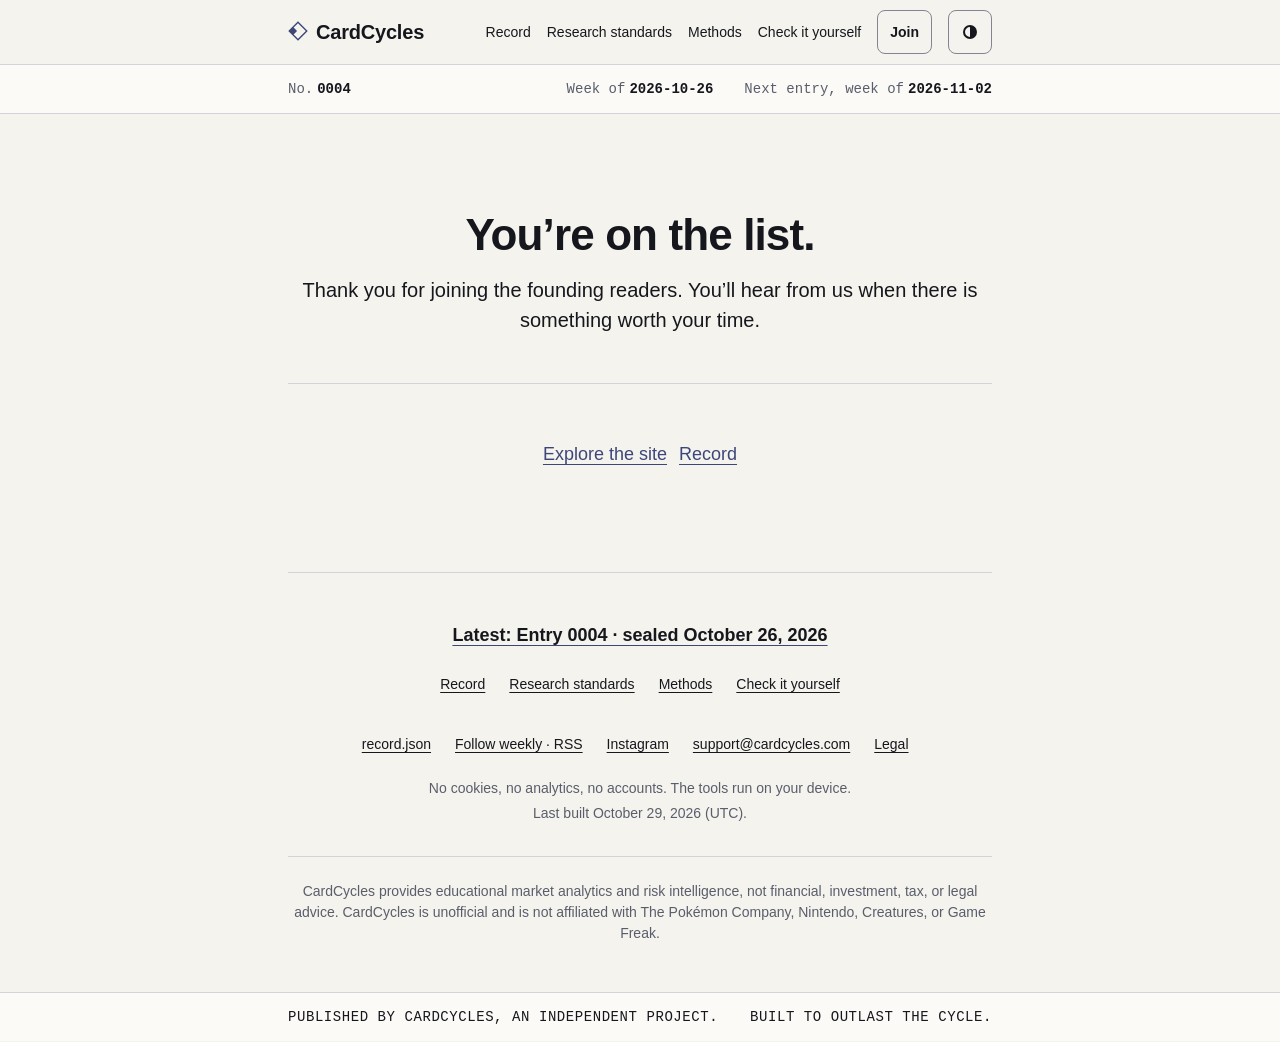
==== commit 2ce94138: "Record: verified export f6a20319c9e35fee" ====
--- a/joined/index.html
+++ b/joined/index.html
@@ -29,7 +29,7 @@
 <script type="application/ld+json">{"@context":"https://schema.org","@type":"WebSite","name":"CardCycles","url":"https://cardcycles.com/","description":"A weekly public record about the Pokémon card market, with entry fingerprints and timestamp-proof states. Unofficial. Not advice.","inLanguage":"en"}</script>
 <link rel="icon" href="data:image/svg+xml,%3Csvg%20xmlns%3D%22http%3A%2F%2Fwww.w3.org%2F2000%2Fsvg%22%20viewBox%3D%2212%2012%20232%20232%22%20fill%3D%22currentColor%22%20aria-hidden%3D%22true%22%20focusable%3D%22false%22%3E%3Cstyle%3Esvg%7Bcolor%3A%233E4679%7D%40media%28prefers-color-scheme%3Adark%29%7Bsvg%7Bcolor%3A%23B6B4E8%7D%7D%3C%2Fstyle%3E%3Cg%20transform%3D%22rotate%28315%20128%20128%29%22%3E%3Cpath%20fill-rule%3D%22evenodd%22%20d%3D%22M48%2048H208V208H48Z%20M120%2064H192V192H64V120H120Z%22%2F%3E%3C%2Fg%3E%3C%2Fsvg%3E">
 <link rel="apple-touch-icon" href="/assets/edbda34895d9.png">
-<link rel="stylesheet" href="/assets/2e723c7411a0.css">
+<link rel="stylesheet" href="/assets/0288442badd3.css">
 <script src="/assets/6eaeb37964c0.js"></script>
 </head>
 <body>
@@ -37,11 +37,11 @@
 <header class="hdr"><div class="wrap"><a class="brand" href="/"><svg viewBox="12 12 232 232" fill="currentColor" aria-hidden="true" focusable="false"><g transform="rotate(315 128 128)"><path fill-rule="evenodd" d="M48 48H208V208H48Z M120 64H192V192H64V120H120Z"/></g></svg><b>CardCycles</b></a><nav class="nav" aria-label="Site"><a class="lk" href="/record/">Record</a><a class="lk" href="/principles/">Research standards</a><a class="lk" href="/methods/">Methods</a><a class="lk" href="/verify/">Check it yourself</a><a class="btn btn-s header-join" href="/#join">Join</a></nav><div class="tools"><button type="button" class="iconbtn" id="theme" aria-label="Switch to dark theme" title="Switch to dark theme"><svg viewBox="0 0 16 16" aria-hidden="true" focusable="false"><circle cx="8" cy="8" r="6" fill="none" stroke="currentColor" stroke-width="2"/><path d="M8 2a6 6 0 0 1 0 12z" fill="currentColor"/></svg></button><button type="button" class="menubtn" id="menubtn" aria-expanded="false" aria-controls="sheet"><span class="sr" data-menu-label>Menu</span><svg viewBox="0 0 16 16" aria-hidden="true" focusable="false"><path d="M2 4h12M2 8h12M2 12h12" fill="none" stroke="currentColor" stroke-width="2"/></svg></button></div></div></header>
 <nav class="sheet" id="sheet" aria-label="Site menu" hidden><a class="lk" href="/record/">Record</a><a class="lk" href="/principles/">Research standards</a><a class="lk" href="/methods/">Methods</a><a class="lk" href="/verify/">Check it yourself</a><a class="btn btn-p" href="/#join">Join the founding readers</a></nav>
 <div class="i-status-anchor" aria-hidden="true"><span data-status-sentinel></span></div>
-<section class="i-status" data-status-bar aria-label="Record status"><div class="i-status-stage"><div class="wrap i-status-original"><span class="seg"><span class="status-label">No.</span> <span class="status-value">0003</span></span><span class="seg"><span class="status-label">Week of</span> <span class="status-value">2026-10-19</span></span><span class="seg"><span class="status-label">Next entry, week of</span> <span class="status-value">2026-10-26</span></span></div><div class="wrap i-status-pinned" aria-hidden="true"><span class="i-status-proof">TIMESTAMPED IN BITCOIN</span></div></div><div class="wrap i-status-controls" inert><a class="lk bar-home" href="/" aria-label="CardCycles home"><svg viewBox="12 12 232 232" fill="currentColor" aria-hidden="true" focusable="false"><g transform="rotate(315 128 128)"><path fill-rule="evenodd" d="M48 48H208V208H48Z M120 64H192V192H64V120H120Z"/></g></svg></a><button type="button" class="menubtn" id="barmenubtn" aria-expanded="false" aria-controls="sheet"><span class="sr" data-menu-label>Menu</span><svg viewBox="0 0 16 16" aria-hidden="true" focusable="false"><path d="M2 4h12M2 8h12M2 12h12" fill="none" stroke="currentColor" stroke-width="2"/></svg></button></div></section>
+<section class="i-status" data-status-bar aria-label="Record status"><div class="i-status-stage"><div class="wrap i-status-original"><span class="seg"><span class="status-label">No.</span> <span class="status-value">0004</span></span><span class="seg"><span class="status-label">Week of</span> <span class="status-value">2026-10-26</span></span><span class="seg"><span class="status-label">Next entry, week of</span> <span class="status-value">2026-11-02</span></span></div><div class="wrap i-status-pinned" aria-hidden="true"><span class="i-status-proof">TIMESTAMPED IN BITCOIN</span></div></div><div class="wrap i-status-controls" inert><a class="lk bar-home" href="/" aria-label="CardCycles home"><svg viewBox="12 12 232 232" fill="currentColor" aria-hidden="true" focusable="false"><g transform="rotate(315 128 128)"><path fill-rule="evenodd" d="M48 48H208V208H48Z M120 64H192V192H64V120H120Z"/></g></svg></a><button type="button" class="menubtn" id="barmenubtn" aria-expanded="false" aria-controls="sheet"><span class="sr" data-menu-label>Menu</span><svg viewBox="0 0 16 16" aria-hidden="true" focusable="false"><path d="M2 4h12M2 8h12M2 12h12" fill="none" stroke="currentColor" stroke-width="2"/></svg></button></div></section>
 <main class="wrap" id="content" tabindex="-1">
 <header class="page-head"><h1>You’re on the list.</h1><p class="lede">Thank you for joining the founding readers. You’ll hear from us when there is something worth your time.</p></header><section class="layout-section" data-c25-section><div class="links joined-links"><a class="lk" href="/">Explore the site</a><a class="lk" href="/record/">Record</a></div></section>
 </main>
-<footer class="ftr"><div class="wrap"><div class="ftr-grid layout-grid" data-c25-grid="footer"><p class="latest"><a class="lk" href="/record/0003/">Latest: Entry 0003 · sealed October 19, 2026</a></p><nav aria-label="Footer"><a class="lk" href="/record/">Record</a><a class="lk" href="/principles/">Research standards</a><a class="lk" href="/methods/">Methods</a><a class="lk" href="/verify/">Check it yourself</a></nav><div class="links"><a class="lk" href="/record.json">record.json</a><a class="lk" href="/record/#follow">Follow weekly · RSS</a><a class="lk" href="https://www.instagram.com/cardcycles/">Instagram</a><a class="lk" href="mailto:support@cardcycles.com">support@cardcycles.com</a><a class="lk" href="/legal/">Legal</a></div><p class="priv">No cookies, no analytics, no accounts. The tools run on your device.</p><p class="built">Last built October 23, 2026 (UTC).</p></div><p class="disc">CardCycles provides educational market analytics and risk intelligence, not financial, investment, tax, or legal advice. CardCycles is unofficial and is not affiliated with The Pokémon Company, Nintendo, Creatures, or Game Freak.</p></div><div class="ftr-seal" data-end-seal><p class="wrap ftr-seal-line"><span>Published by CardCycles, an independent project.</span> <span>Built to outlast the cycle.</span></p></div></footer>
+<footer class="ftr"><div class="wrap"><div class="ftr-grid layout-grid" data-c25-grid="footer"><p class="latest"><a class="lk" href="/record/0004/">Latest: Entry 0004 · sealed October 26, 2026</a></p><nav aria-label="Footer"><a class="lk" href="/record/">Record</a><a class="lk" href="/principles/">Research standards</a><a class="lk" href="/methods/">Methods</a><a class="lk" href="/verify/">Check it yourself</a></nav><div class="links"><a class="lk" href="/record.json">record.json</a><a class="lk" href="/record/#follow">Follow weekly · RSS</a><a class="lk" href="https://www.instagram.com/cardcycles/">Instagram</a><a class="lk" href="mailto:support@cardcycles.com">support@cardcycles.com</a><a class="lk" href="/legal/">Legal</a></div><p class="priv">No cookies, no analytics, no accounts. The tools run on your device.</p><p class="built">Last built October 29, 2026 (UTC).</p></div><p class="disc">CardCycles provides educational market analytics and risk intelligence, not financial, investment, tax, or legal advice. CardCycles is unofficial and is not affiliated with The Pokémon Company, Nintendo, Creatures, or Game Freak.</p></div><div class="ftr-seal" data-end-seal><p class="wrap ftr-seal-line"><span>Published by CardCycles, an independent project.</span> <span>Built to outlast the cycle.</span></p></div></footer>
 <div id="live" class="sr" aria-live="polite"></div>
 <script type="application/json" id="copy-base">{"to_dark":"Switch to dark theme","to_light":"Switch to light theme","menu_open":"Menu","menu_close":"Close","copied":"Copied","copied_live":"Copied to the clipboard","copy_failed":"Couldn’t copy. Select the text and copy it yourself.","eyebrows":["The Cycle Record","Series R · The Record","Research standards","Methods v1.0"]}</script>
 <script defer src="/assets/ea23c294675b.js"></script>
--- a/assets/0288442badd3.css
+++ b/assets/0288442badd3.css
@@ -0,0 +1,57 @@
+@layer components {
+:root{color-scheme:light;--paper:#F5F3EE;--surface:#FBFAF7;--ink:#15171D;--graphite:#595E6B;--hairline:#D5D2DC;--indigo:#3E4679;--indigo-lift:#48518A;--indigo-press:#353C69;--press-soft:#E2E0EC;--lilac:#70609B;--indigo-soft:#EAE9F1;--control-line:#858492;--gold:#896727;--gold-line:#896727;--top-light:#FFFFFF;--seal-surface:#0A0D14;--seal-gold:#C8A96A;--seal-edge:#8D7544;--seal-highlight:#363E50;--sans:-apple-system,BlinkMacSystemFont,"SF Pro Text","Segoe UI",Roboto,"Helvetica Neue",Arial,sans-serif;--display:"SF Pro Display",-apple-system,BlinkMacSystemFont,"Segoe UI",Roboto,"Helvetica Neue",Arial,sans-serif;--mono:ui-monospace,"SF Mono",Menlo,Consolas,"Liberation Mono",monospace;--fs-13:.8125rem;--fs-14:.875rem;--fs-17:1.0625rem;--fs-20:1.25rem;--fs-28:1.75rem;--fs-44:clamp(1.75rem,1rem + 2vw,2.75rem);--fs-72:clamp(2.75rem,1.75rem + 3vw,4.5rem);--sp-4:4px;--sp-8:8px;--sp-12:12px;--sp-16:16px;--sp-24:24px;--sp-32:32px;--sp-48:48px;--sp-64:64px;--sp-96:96px;--sp-128:128px;--tap:44px;--tap-s:40px;--radius:12px;--radius-s:8px;--hair:1px;--rule:2px;--ring:280px;--gutter:var(--sp-16);--gap:var(--sp-24)}@media (prefers-color-scheme:dark){:root:not([data-theme="light"]){color-scheme:dark;--paper:#0E1118;--surface:#151923;--ink:#ECE9E2;--graphite:#B6BAC7;--hairline:#343B49;--indigo:#B6B4E8;--indigo-lift:#C4C2EF;--indigo-press:#A7A5DC;--press-soft:#1B1E2A;--lilac:#A898D8;--indigo-soft:#242737;--control-line:#72798A;--gold:#C8A96A;--gold-line:#8D7544;--top-light:#363E50}}:root[data-theme="dark"]{color-scheme:dark;--paper:#0E1118;--surface:#151923;--ink:#ECE9E2;--graphite:#B6BAC7;--hairline:#343B49;--indigo:#B6B4E8;--indigo-lift:#C4C2EF;--indigo-press:#A7A5DC;--press-soft:#1B1E2A;--lilac:#A898D8;--indigo-soft:#242737;--control-line:#72798A;--gold:#C8A96A;--gold-line:#8D7544;--top-light:#363E50}@media (min-width:40em){:root{--gutter:var(--sp-32)}}@media (min-width:60em){:root{--gutter:var(--sp-48);--ring:clamp(280px,28vw,320px)}}@media (max-width:39.9375em){:root{--ring:200px}}*,*::before,*::after{box-sizing:border-box}html{-webkit-text-size-adjust:100%;text-size-adjust:100%}html,body{background:var(--paper)}body{margin:0;color:var(--ink);font:var(--fs-17)/1.55 var(--sans);-webkit-font-smoothing:antialiased;overflow-wrap:break-word}a{color:var(--indigo);text-decoration:underline;text-decoration-thickness:var(--hair);text-underline-offset:.2em}button{min-width:var(--tap);min-height:var(--tap)}a:hover{text-decoration-thickness:var(--rule)}:focus{outline:none}:focus-visible{outline:var(--rule) solid var(--indigo);outline-offset:var(--rule);border-radius:var(--sp-4)}p{margin:0 0 var(--sp-16)}h1,h2,h3{margin:0;font-weight:600;letter-spacing:-.01em}h2{font-size:var(--fs-28);line-height:1.2}h3{font-size:var(--fs-20);line-height:1.3}code,.mono,kbd{font-family:var(--mono);font-size:var(--fs-14)}.num,table,.fp,.meta,.status,.stats dd{font-variant-numeric:tabular-nums lining-nums}.skip{position:absolute;left:var(--sp-16);top:0;z-index:20;transform:translateY(-200%);background:var(--indigo);color:var(--paper);padding:var(--sp-12) var(--sp-16);border-radius:var(--radius-s);text-decoration:none}.skip:focus{transform:translateY(var(--sp-12))}.sr{position:absolute;width:var(--hair);height:var(--hair);padding:0;margin:0;overflow:hidden;clip:rect(0 0 0 0);white-space:nowrap;border:0}.wrap{max-width:calc(1120px + 2*var(--gutter));margin:0 auto;padding:0 var(--gutter)}.m8{max-width:calc((100% - 11*var(--gap)) / 12 * 8 + 7*var(--gap));margin-left:0;margin-right:auto}.g12{display:grid;grid-template-columns:repeat(12,minmax(0,1fr));column-gap:var(--gap);align-items:stretch}.g12>*{min-width:0}.split>.a{grid-column:1 / span 7}.split>.b{grid-column:8 / span 5}.read{align-items:start}.read>.main{grid-column:1 / span 8}.read>.rail{grid-column:9 / span 4;position:sticky;top:var(--sp-24)}@media (max-width:59.9375em){.m8{max-width:none}.g12{grid-template-columns:minmax(0,1fr);row-gap:var(--sp-32)}.g12>*{grid-column:1 / -1!important}.read>.rail{position:static}}.lk{display:inline-flex;align-items:center;min-width:var(--tap);min-height:var(--tap)}.nw{white-space:nowrap}.review{background:var(--surface);border-bottom:var(--hair) solid var(--hairline);font-size:var(--fs-14);line-height:1.45}.review .wrap{display:flex;flex-wrap:wrap;align-items:center;column-gap:var(--sp-16)}.review strong{font-weight:600}.rv-full{margin:0;min-width:0;padding:var(--sp-8) 0}.rv-d summary{display:inline-flex;align-items:center;min-height:var(--tap);cursor:pointer;color:var(--indigo);text-decoration:underline;text-underline-offset:.2em}.rv-d[open]{flex-basis:100%;padding-bottom:var(--sp-12)}.rv-d[open] summary{text-decoration-thickness:var(--rule)}.rv-d p{margin:0 0 var(--sp-8);}.rv-d ul.plain{list-style:disc;padding-left:var(--sp-24);}.rv-d ul.plain li{border:0;padding:var(--sp-4) 0}@media (max-width:47.4375em){.rv-full{flex-basis:100%;padding-bottom:0}}.hdr{border-bottom:var(--hair) solid var(--hairline);background:var(--paper)}.hdr .wrap{height:var(--sp-64);display:flex;align-items:center;justify-content:space-between;gap:var(--sp-16)}.brand{display:flex;flex-wrap:nowrap;align-content:center;align-items:center;gap:var(--sp-8);text-decoration:none;color:var(--ink);min-height:var(--tap)}.brand>svg{width:20px;height:20px;flex:none;color:var(--indigo);transform:translateY(-1px)}.brand b{font-weight:600;font-size:var(--fs-20);letter-spacing:-.01em}.brand span{font-size:var(--fs-14);color:var(--graphite)}.nav{display:flex;align-items:center;gap:var(--sp-4)}.nav a{display:inline-flex;align-items:center;min-height:var(--tap);padding:0 var(--sp-12);color:var(--ink);text-decoration:none;font-size:var(--fs-14);border-radius:var(--radius-s)}.nav a:hover{background:var(--indigo-soft)}.nav a[aria-current="page"]{text-decoration:underline;text-underline-offset:.45em;text-decoration-thickness:var(--rule);text-decoration-color:var(--indigo)}.tools{display:flex;align-items:center;gap:var(--sp-8)}.iconbtn{display:inline-flex;align-items:center;justify-content:center;width:var(--tap);height:var(--tap);border:var(--hair) solid var(--hairline);border-radius:var(--radius-s);background:transparent;color:var(--ink);cursor:pointer;padding:0}.iconbtn svg{width:var(--sp-16);height:var(--sp-16)}.menubtn{display:none;min-height:var(--tap);padding:0 var(--sp-16);border:var(--hair) solid var(--hairline);border-radius:var(--radius-s);background:transparent;color:var(--ink);font:600 var(--fs-14)/1 var(--sans);cursor:pointer}.sheet{display:none;border-bottom:var(--hair) solid var(--hairline);background:var(--surface)}.sheet[hidden]{display:none!important}.sheet a{display:flex;align-items:center;min-height:var(--sp-48);padding:0 var(--gutter);color:var(--ink);text-decoration:none;border-top:var(--hair) solid var(--hairline)}.sheet a:first-child{border-top:0}.sheet .btn.btn-p{width:min(calc(100% - 2 * var(--gutter)),44rem);height:auto;min-height:48px;margin:var(--sp-16) auto;padding-inline:var(--sp-12);justify-content:center;color:var(--paper);border:var(--hair) solid var(--indigo)}@media (max-width:59.9375em){.hdr .nav{display:none}.menubtn{display:inline-flex;align-items:center}.brand span{display:none}.js .sheet:not([hidden]){display:block}.no-js .hdr .nav{display:flex}.no-js .menubtn{display:none}}@media (max-width:59.9375em){.no-js .hdr .wrap{height:auto;flex-wrap:wrap;padding-top:var(--sp-8);padding-bottom:var(--sp-8)}.no-js .hdr .nav{flex-wrap:wrap}}.sec{padding-top:var(--sp-96)}.sec-tight{padding-top:var(--sp-64)}@media (max-width:39.9375em){.sec{padding-top:var(--sp-64)}.sec-tight{padding-top:var(--sp-48)}main{padding-bottom:var(--sp-64)}}.eyebrow{display:block;font-size:var(--fs-14);line-height:1.3;color:var(--graphite);font-weight:600}.lede{font-size:var(--fs-20);line-height:1.5;color:var(--ink);text-wrap:pretty}.muted{color:var(--graphite)}.small{font-size:var(--fs-14);line-height:1.45}.h-row{display:flex;align-items:baseline;justify-content:space-between;gap:var(--sp-16);flex-wrap:wrap;margin-bottom:var(--sp-24)}.h-row a{font-size:var(--fs-14)}.h-row p{margin:var(--sp-8) 0 0}.btn{display:inline-flex;align-items:center;justify-content:center;height:auto;min-height:var(--tap);padding:var(--sp-12) var(--sp-24);border-radius:var(--radius-s);font:600 var(--fs-17)/1.2 var(--sans);text-decoration:none;border:var(--hair) solid transparent;cursor:pointer;text-align:center}.btn-p{background:var(--indigo);color:var(--paper)}.btn-p:hover{text-decoration:none}.btn-s{background:transparent;color:var(--ink);border-color:var(--hairline)}.btn-s:hover{background:var(--indigo-soft)}.btn[disabled]{opacity:.55;cursor:not-allowed}.btns{display:flex;flex-wrap:wrap;gap:var(--sp-12)}.btn[hidden]{display:none}.btns.col{flex-direction:column}.btns.col .btn{width:100%}.chip{display:inline-flex;align-items:center;min-height:var(--sp-24);padding:var(--sp-4) var(--sp-8);border-radius:999px;font:600 var(--fs-14)/1.3 var(--sans);letter-spacing:0;background:var(--indigo-soft);color:var(--ink);white-space:nowrap;vertical-align:middle}.chip-o{background:transparent;box-shadow:inset 0 0 0 var(--hair) var(--hairline)}.card{background:var(--surface);border:var(--hair) solid var(--hairline);border-radius:var(--radius);padding:var(--sp-24);min-width:0}.card>:last-child{margin-bottom:0}.grid{display:grid;gap:var(--gap);align-items:stretch}.g2{grid-template-columns:repeat(2,minmax(0,1fr))}.g3{grid-template-columns:repeat(3,minmax(0,1fr))}.g4{grid-template-columns:repeat(4,minmax(0,1fr))}@media (max-width:59.9375em){.g4{grid-template-columns:repeat(2,minmax(0,1fr))}.g3{grid-template-columns:minmax(0,1fr)}}@media (max-width:47.4375em){.g2{grid-template-columns:minmax(0,1fr)}}@media (max-width:32.4375em){.g4{grid-template-columns:minmax(0,1fr)}}.card-f{display:flex;flex-direction:column}.card-f .push{margin-top:auto}.card h2.h3,h2.h3{font-size:var(--fs-20);line-height:1.3;margin-bottom:var(--sp-12)}.t-row{display:flex;align-items:center;flex-wrap:wrap;gap:var(--sp-8) var(--sp-12)}.t-row h2,.t-row h3{margin:0}.card.held{border-left:var(--hair) dashed var(--graphite)}.heldnote{display:block;margin-top:var(--sp-8);font-size:var(--fs-14);line-height:1.45;color:var(--graphite)}.ref{stroke:var(--graphite);stroke-width:var(--hair);stroke-dasharray:5 7;opacity:1;vector-effect:non-scaling-stroke}.ring-readout .ro,.recline .ln{display:block;white-space:nowrap}.recline{margin:var(--sp-16) 0 0;font-size:var(--fs-14);line-height:1.45;color:var(--graphite);font-variant-numeric:tabular-nums lining-nums}.art-c .recline,.art-c .ringcap{text-align:center}.wkp{padding:var(--sp-32)}.market-reading{display:grid;gap:var(--sp-16);margin-bottom:var(--sp-24)}.market-reading>*{margin:0}.market-reading-head{justify-content:space-between;align-items:flex-start}.market-reading-copy{}.market-reading.held{border-left:var(--hair) dashed var(--graphite)}.market-reading-note,.market-reading-method,.market-reading-date{margin-top:0}.wkp-h{display:flex;flex-wrap:wrap;align-items:baseline;justify-content:space-between;gap:var(--sp-4) var(--sp-24);padding-bottom:var(--sp-24);margin-bottom:0;border-bottom:var(--hair) solid var(--hairline)}.wkp-h h3{font-size:var(--fs-20);line-height:1.4}.wkp-h h3 .nw{white-space:nowrap}@media (max-width:39.9375em){.wkp-h h3 .nw{display:block}.wkp-h h3 .sep{display:none}}.wkp-h p{margin:0;font-size:var(--fs-14);color:var(--graphite);text-wrap:pretty}.wkp-mkt{display:grid;grid-template-columns:var(--sp-64) minmax(0,1fr);grid-template-areas:"w h" "w r";column-gap:var(--sp-24);align-items:start}.wkp-mkt .well{grid-area:w}.mk-h{grid-area:h}.mk-r{grid-area:r}.well{width:var(--sp-64);height:var(--sp-64);border:var(--hair) solid var(--hairline);border-radius:var(--radius);display:flex;align-items:center;justify-content:center;color:var(--graphite)}.well::before{content:"\2014";content:"\2014" / "";font-size:var(--fs-28);line-height:1;font-weight:600}.wkp-mkt .k{display:block;font-size:var(--fs-14);line-height:1.3;font-weight:600;color:var(--graphite)}.wkp-mkt .v{display:block;font-size:var(--fs-28);line-height:1.2;font-weight:600;margin:var(--sp-4) 0 0}.wkp-mkt .mk-r{margin:var(--sp-8) 0 0;text-wrap:pretty}.wkp-cols{display:grid;grid-template-columns:minmax(0,7fr) minmax(0,5fr);margin-top:var(--sp-24);padding-top:var(--sp-24);border-top:var(--hair) solid var(--hairline);align-items:stretch}.wkp-h+.wkp-cols{border-top:0;margin-top:0}.wkp>.wkp-cols:first-child{border-top:0;margin-top:0;padding-top:0}.wkp-cols>section{min-width:0}.frozen-note{margin-bottom:var(--sp-24)}.frozen-note h3{margin-top:0}.wkp-home .wkp-since,.wkp-home .wkp-act{margin-top:var(--sp-24)}.wkp-cols>section:first-child{padding-right:var(--sp-32);border-right:var(--hair) solid var(--hairline)}.wkp-cols>section+section{padding-left:var(--sp-32)}@media (min-width:60em){.wkp-home .wkp-cols{grid-template-columns:minmax(0,8fr) minmax(0,4fr)}}.wkp-no-fact .wkp-cols{display:block}.wkp-no-fact .wkp-cols>section:first-child{border-right:0;padding-right:0}.wkp-no-fact .wkp-cols>section+section{padding-left:0;margin-top:var(--sp-24);padding-top:var(--sp-24);border-top:var(--hair) solid var(--hairline)}.wkp-since{min-width:0}.wkp-since .k{margin:0 0 var(--sp-8);font-weight:600}.wkp-since ul{list-style:none;margin:0;padding:0}.wkp-since li+li{margin-top:var(--sp-8)}.wkp-t{margin:0 0 var(--sp-16);font-size:var(--fs-14);line-height:1.3;font-weight:600;color:var(--graphite);letter-spacing:0}.wkp dl{margin:0}.wkp .row+.row{margin-top:var(--sp-24)}.wkp dt{display:flex;flex-wrap:wrap;align-items:center;gap:var(--sp-4) var(--sp-12);min-height:calc(var(--fs-14) * 1.3 + 2 * var(--sp-4));font-size:var(--fs-14);line-height:1.3;font-weight:600;color:var(--graphite)}.wkp dd{margin:0}.wkp dd.v{margin-top:var(--sp-4);font-size:var(--fs-20);line-height:1.4;font-weight:600}.wkp dd.n{margin-top:var(--sp-4);text-wrap:pretty}.wkp dd.x{margin-top:var(--sp-16)}.wkp dd.x .fignote{margin-top:var(--sp-8)}.feed-help{}@media(min-width:60em){.wkp-home .wkp-cols>section+section{display:flex;flex-direction:column}.wkp-home .wkp-cols>section+section>p:last-child{margin-top:auto;padding-top:var(--sp-24)}}.wkp-f{display:grid;grid-template-columns:minmax(0,1fr) auto;column-gap:var(--sp-32);align-items:start;margin-top:var(--sp-24);padding-top:var(--sp-24);border-top:var(--hair) solid var(--hairline)}.wkp-f>.result{grid-column:1 / -1}.wkp-act{display:flex;flex-direction:column;align-items:flex-start;gap:var(--sp-12);min-width:0}.wkp-act p{margin:0;font-size:var(--fs-14);color:var(--graphite)}.wkp-f .result{margin-top:var(--sp-16)}.wk-visit{margin:0;font-size:var(--fs-14);color:var(--graphite)}@media (max-width:59.9375em){.wkp-cols{grid-template-columns:minmax(0,1fr)}.wkp-cols>section:first-child{padding-right:0;border-right:0}.wkp-cols>section+section{padding-left:0;margin-top:var(--sp-24);padding-top:var(--sp-24);border-top:var(--hair) solid var(--hairline)}.wkp-f{grid-template-columns:minmax(0,1fr);row-gap:var(--sp-24)}.wkp-act{align-items:stretch}.wkp-act .btns{justify-content:flex-start}}@media (max-width:39.9375em){.wkp{padding:var(--sp-24)}.wkp-mkt{grid-template-columns:var(--tap) minmax(0,1fr);column-gap:var(--sp-16)}.wkp-mkt .well{width:var(--tap);height:var(--tap)}.well::before{font-size:var(--fs-20)}.wkp-act .btns{flex-direction:column}.wkp-act .btns .btn{width:100%}}@media (max-width:24.9375em){.wkp{padding:var(--sp-16)}.wkp-mkt{grid-template-columns:minmax(0,1fr);grid-template-areas:"w" "h" "r"}.wkp-mkt .mk-h{margin-top:var(--sp-16)}}.cite{background:var(--surface);border:var(--hair) solid var(--hairline);border-radius:var(--radius);padding:var(--sp-24);margin:var(--sp-24) 0;overflow-wrap:anywhere;max-width:calc((100% - 11*var(--gap)) / 12 * 8 + 7*var(--gap))}.cite .fp{font-size:var(--fs-17)}details.receipt{margin-top:var(--sp-24)}details.receipt>summary{min-height:var(--sp-48);display:flex;align-items:center;gap:var(--sp-12);padding:0 var(--sp-24);cursor:pointer;font-weight:600;list-style:none;background:var(--surface);border:var(--hair) solid var(--hairline);border-radius:var(--radius)}details.receipt>summary::-webkit-details-marker{display:none}details.receipt>summary::before{content:"";flex:none;width:var(--sp-8);height:var(--sp-8);border-right:var(--rule) solid var(--indigo);border-bottom:var(--rule) solid var(--indigo);transform:rotate(-45deg)}details.receipt[open]>summary::before{transform:rotate(45deg)}details.receipt>summary:hover{background:var(--indigo-soft)}details.receipt[open]>summary{margin-bottom:var(--sp-8)}.rc-sec{padding:var(--sp-32) 0}.rc-sec+.rc-sec{border-top:var(--hair) solid var(--hairline)}.rc-sec h3{margin-bottom:var(--sp-16)}.rawblk pre{margin:0;white-space:pre-wrap;word-break:break-all;font-family:var(--mono);font-size:var(--fs-14);line-height:1.6}.rawblk .row2{display:grid;grid-template-columns:minmax(0,1fr) auto;align-items:start;gap:var(--sp-12)}a.term{color:inherit;text-decoration:underline dotted var(--hair);text-underline-offset:3px}a.term:hover{text-decoration-style:solid}.words{margin:var(--sp-24) 0 0}.words>div{display:grid;grid-template-columns:minmax(0,1fr) minmax(0,2fr);gap:var(--sp-4) var(--gap);padding:var(--sp-16) 0;border-top:var(--hair) solid var(--hairline)}.words dt{font-weight:600;scroll-margin-top:var(--sp-24)}.words dd{margin:0}@media (max-width:39.9375em){.words>div{grid-template-columns:minmax(0,1fr)}}.stats{display:grid;grid-template-columns:repeat(4,minmax(0,1fr));gap:var(--sp-16);margin:0}.stats>div{display:flex;flex-direction:column-reverse;justify-content:flex-end;border-top:var(--hair) solid var(--hairline);padding-top:var(--sp-12);min-width:0}.stats dt{font-size:var(--fs-14);line-height:1.3;color:var(--graphite);margin-top:var(--sp-4)}.stats dd{margin:0;font-family:var(--display);font-size:var(--fs-28);line-height:1.1;font-weight:600;letter-spacing:-.01em}.stats.s2{grid-template-columns:repeat(2,minmax(0,1fr));row-gap:var(--sp-16)}@media (max-width:32.4375em){.stats{grid-template-columns:repeat(2,minmax(0,1fr))}}@media (min-width:60em){.page-h .read>.rail{margin-top:var(--sp-16)}}.rail-card h2{margin-bottom:var(--sp-12)}.rail-card .recline{margin:0 0 var(--sp-8)}.rail-card .small{margin:0 0 var(--sp-16)}.page-h{padding-top:var(--sp-64)}.page-h h1{font-family:var(--display);font-size:var(--fs-44);line-height:1.1;letter-spacing:-.02em;margin:var(--sp-8) 0 var(--sp-24)}.page-h .lede{}@media (max-width:39.9375em){.page-h{padding-top:var(--sp-48)}}.ent-lede{margin:var(--sp-24) 0 0}.glance{display:grid;gap:var(--sp-12);margin:var(--sp-32) 0 0;padding:var(--sp-16) 0;border-top:var(--hair) solid var(--hairline);border-bottom:var(--hair) solid var(--hairline);}.glance>div{display:grid;grid-template-columns:var(--sp-128) minmax(0,1fr);column-gap:var(--sp-16);align-items:baseline}.glance dt{font-size:var(--fs-14);font-weight:600;color:var(--graphite)}.glance dd{margin:0;font-variant-numeric:tabular-nums lining-nums}.glance .ln{display:block;white-space:nowrap}.onpage{margin-top:var(--sp-24)}.onpage .k{margin:0;font-size:var(--fs-14);font-weight:600;color:var(--graphite)}.onpage .lks{display:flex;flex-wrap:wrap;column-gap:var(--sp-24)}@media (max-width:39.9375em){.ent-lede{font-size:var(--fs-17)}.glance>div{grid-template-columns:minmax(0,1fr)}.onpage .lks{flex-direction:column}}.prose h2{margin:var(--sp-48) 0 var(--sp-16)}.prose>h2:first-child{margin-top:0}.prose .t-row{margin:var(--sp-48) 0 0}.prose .t-row h2{margin:0}.rules{list-style:none;margin:var(--sp-32) 0 0;padding:0;counter-reset:r}.rules li{display:grid;grid-template-columns:var(--tap-s) minmax(0,1fr);gap:var(--sp-16);padding:var(--sp-24) 0;border-top:var(--hair) solid var(--hairline)}.rules li::before{counter-increment:r;content:counter(r);display:inline-flex;align-items:center;justify-content:center;width:var(--sp-32);height:var(--sp-32);border-radius:999px;background:var(--indigo-soft);font-weight:600;font-size:var(--fs-14);font-variant-numeric:tabular-nums}.rules b{display:block;font-weight:600;margin-bottom:var(--sp-4)}.rules p{margin:0}.plain{list-style:none;margin:0;padding:0}.plain li{padding:var(--sp-12) 0;border-top:var(--hair) solid var(--hairline)}.plain li:first-child{border-top:0}.limits{display:grid;grid-template-columns:repeat(3,minmax(0,1fr));gap:var(--gap);margin:var(--sp-24) 0 0;padding:0;list-style:none}.limits li{border-top:var(--hair) solid var(--hairline);padding-top:var(--sp-16)}@media (max-width:59.9375em){.limits{grid-template-columns:minmax(0,1fr)}}.tail .card h2{margin-bottom:var(--sp-16)}.tail .stats{grid-template-columns:repeat(2,minmax(0,1fr));margin-bottom:var(--sp-16)}.tail .plain{margin-bottom:var(--sp-16)}.actrow{display:flex;flex-wrap:wrap;gap:0 var(--sp-24);margin-top:auto;padding-top:var(--sp-8)}.tbl{width:100%;border-spacing:0;font-size:var(--fs-14)}.tbl caption{text-align:left;font-size:var(--fs-14);color:var(--graphite);padding-bottom:var(--sp-12)}.tbl th{text-align:left;font-weight:600;font-size:var(--fs-14);line-height:1.3;color:var(--graphite);padding:var(--sp-12);border-bottom:var(--hair) solid var(--hairline);vertical-align:bottom}.tbl td,.tbl tbody th{padding:var(--sp-16) var(--sp-12);border-bottom:var(--hair) solid var(--hairline);vertical-align:top}.tbl .chip{white-space:nowrap}.tbl.compact td{padding-top:var(--sp-8);padding-bottom:var(--sp-8)}.tbl td.nw a.lk{min-height:var(--tap);min-width:var(--tap)}.tbl tr>*:first-child{padding-left:0}.tbl tr>*:last-child{padding-right:0}.tbl .r{text-align:right}.tbl tr.missed td{color:var(--graphite)}.rname{display:inline-flex;flex-wrap:wrap;align-items:center;gap:var(--sp-8)}.readings-tbl tbody th{white-space:nowrap}.readings-tbl .rname{flex-wrap:nowrap}p.m8{text-wrap:pretty}.tbl em{font-style:italic}.tbl-fig{max-width:calc((100% - 11*var(--gap)) / 12 * 8 + 7*var(--gap))}@media (max-width:59.9375em){.tbl-fig,.cite{max-width:none}}@media (max-width:39.9375em){.cite{padding:var(--sp-16)}.share-sec .btns{flex-direction:column}.share-sec .btns .btn{width:100%}}.rec-tbl td{vertical-align:middle}.rec-tbl td:last-child{white-space:normal}.rec-tbl td:last-child .chip{white-space:normal;max-width:100%}.rec-tbl th:not(:last-child),.rec-tbl td:not(:last-child){width:1%;padding-right:var(--sp-24)}.rc-items .tbl td,.rc-items .tbl tbody th{vertical-align:middle;padding-top:var(--sp-12);padding-bottom:var(--sp-12)}.rc-items .tbl tbody th,.readings-tbl tbody th{font-size:var(--fs-14);text-transform:none;letter-spacing:0;color:var(--ink);font-weight:600}.rc-items .tbl tr.has-note>*{border-bottom:0}.rc-items .tbl td:nth-child(3){min-width:16ch}.rc-items{container-type:inline-size}.rc-items .fpc,.rc-items .act{flex-wrap:wrap}@container (min-width:1120px){.rc-items .fpc,.rc-items .act{flex-wrap:nowrap}}@container (max-width:60em){.rc-items .wide-only{display:none}.rc-items .cards{display:block}}.rc-items .tbl tr.note td{padding-top:0;font-size:var(--fs-14);line-height:1.5;color:var(--graphite)}.chips{display:inline-flex;gap:var(--sp-8);flex-wrap:nowrap;align-items:center}.fpc{display:inline-flex;align-items:center;gap:var(--sp-12)}.check-out{font-size:var(--fs-14);font-weight:600;white-space:nowrap}.tscroll{overflow-x:auto;-webkit-overflow-scrolling:touch}.tscroll.tall{max-height:420px;overflow-y:auto}.js .tscroll.tall:has(.history-full[hidden]){max-height:none}@media (max-width:59.9375em){.rec-tbl th:not(:last-child),.rec-tbl td:not(:last-child){padding-right:var(--sp-8)}.rec-tbl th:nth-child(2),.rec-tbl th:nth-child(3),.rec-tbl td:nth-child(2),.rec-tbl td:nth-child(3){width:auto;white-space:normal}}.tscroll.tall th{position:sticky;top:0;background:var(--paper)}.cards{display:none;list-style:none;margin:0;padding:0}.cards li{background:var(--surface);border:var(--hair) solid var(--hairline);border-radius:var(--radius);padding:var(--sp-16);margin-bottom:var(--sp-12)}.cards .top{display:flex;flex-direction:column;align-items:flex-start;gap:var(--sp-8)}.cards .top b{font-size:var(--fs-20);font-variant-numeric:tabular-nums}.cards dl{display:grid;grid-template-columns:auto minmax(0,1fr);gap:var(--sp-8) var(--sp-16);margin:var(--sp-12) 0 0;font-size:var(--fs-14)}.cards dt{color:var(--graphite)}.cards dd{margin:0}.cards li.missed{background:transparent}.cards .itm{font-size:var(--fs-17)}.cards .fprow,.cards .act{margin-top:var(--sp-12)}.cards .act{justify-content:flex-start;align-items:stretch}.cards p{margin:var(--sp-8) 0 0}@media (max-width:47.4375em){.wide-only{display:none}.cards{display:block}}@media (max-width:24.9375em){.cards dl{grid-template-columns:minmax(0,1fr);row-gap:0}.cards dd{margin-bottom:var(--sp-8)}.cards dd:last-child{margin-bottom:0}}@media (max-width:22.4375em){.chip{white-space:normal;text-align:left}}.fp{font-family:var(--mono);font-size:var(--fs-14);word-break:break-word}.fpblock{display:grid;grid-template-columns:minmax(0,1fr) auto;grid-template-areas:"k b" "f f";align-items:center;column-gap:var(--sp-12);row-gap:var(--sp-8);background:var(--surface);border:var(--hair) solid var(--hairline);border-radius:var(--radius);padding:var(--sp-16)}.fpblock.flat{background:none;border:0;border-radius:0;padding:0}.fpblock .k{grid-area:k;font-size:var(--fs-14);color:var(--graphite)}.fpblock .fp{grid-area:f;display:block;line-height:1.6}.fpblock .copybtn{grid-area:b}.fp2>span{display:block;white-space:nowrap}@media (max-width:24.9375em){.fp2>span{white-space:normal;max-width:19ch}}.u{text-decoration:underline;text-decoration-color:var(--indigo);text-underline-offset:.2em}.copybtn{flex:none;min-height:var(--tap);min-width:var(--sp-64);padding:0 var(--sp-12);border:var(--hair) solid var(--control-line);border-radius:var(--radius-s);background:transparent;color:var(--ink);font:600 var(--fs-14)/1 var(--sans);cursor:pointer}.copybtn:hover{background:var(--indigo-soft)}.stitch{width:var(--hair);height:var(--sp-24);background:var(--hairline);margin:0 0 0 var(--sp-32)}.page-h h1.ent{font-size:var(--fs-72);line-height:1.05;margin:var(--sp-8) 0 0;font-variant-numeric:proportional-nums lining-nums}@media (max-width:39.9375em){.page-h h1.ent{font-size:var(--fs-44)}}.meta{margin-top:var(--sp-24);color:var(--graphite);font-size:var(--fs-14)}.meta p{margin:0 0 var(--sp-4);text-wrap:pretty}.proof{display:flex;flex-wrap:wrap;align-items:center;gap:var(--sp-8) var(--sp-12);margin-top:var(--sp-16)}.proof p{margin:0}.says{margin:0;padding:0;list-style:none}.says li{padding:var(--sp-12) 0;border-top:var(--hair) solid var(--hairline)}.says li:first-child{border-top:0;padding-top:0}.check-out p{margin:var(--sp-4) 0 0}details.raw{background:var(--surface);border:var(--hair) solid var(--hairline);border-radius:var(--radius);padding:0 var(--sp-16)}details.raw summary{min-height:var(--sp-48);display:flex;align-items:center;cursor:pointer;font-weight:600;list-style-position:inside}details.raw pre{margin:0;white-space:pre-wrap;word-break:break-all;font-family:var(--mono);font-size:var(--fs-14);line-height:1.6}details.raw .row2{display:grid;grid-template-columns:minmax(0,1fr) auto;align-items:start;gap:var(--sp-12);padding-bottom:var(--sp-16)}.pager{display:flex;flex-wrap:wrap;justify-content:space-between;align-items:center;gap:var(--sp-12) var(--sp-24);margin-top:var(--sp-48);padding-top:var(--sp-24);border-top:var(--hair) solid var(--hairline)}.pager .pn{display:flex;gap:var(--sp-24)}.rail .result{margin-top:var(--sp-16)}.year-block{width:100%}.year-block h2{margin-bottom:var(--sp-12)}.year-strip{display:grid;grid-template-columns:repeat(auto-fit,minmax(max(var(--sp-48),calc((100% - 12 * var(--hair))/13)),1fr));gap:var(--hair);list-style:none;margin:0;padding:var(--sp-8) 0;}.year-cell{display:flex;align-items:center;justify-content:center;min-width:0;height:var(--sp-48);border:var(--hair) solid var(--hairline);border-radius:var(--rule);color:var(--graphite);font-size:var(--fs-14);font-variant-numeric:tabular-nums;background:var(--surface)}.year-cell:not(.sealed){border-color:var(--graphite)}.year-cell a{display:flex;align-items:center;justify-content:center;width:100%;height:100%;color:inherit;text-decoration:none}.year-cell.sealed{border-color:var(--indigo);color:var(--ink)}.year-cell.timestamped{background:transparent;border-color:var(--gold-line);color:var(--gold)}.year-cell.timestamped a:focus-visible{outline-color:var(--indigo)}.year-cell.opened{box-shadow:inset 0 -3px 0 var(--indigo)}.year-cell.missed{border-style:dashed;background:transparent}.year-cell.no-entry{border-style:dotted;background:transparent}.year-key{margin-top:var(--sp-16)}.year-cell.corrected{box-shadow:inset 0 0 0 var(--rule) var(--graphite)}.year-cell.opened.corrected{box-shadow:inset 0 -3px 0 var(--indigo),inset 0 0 0 var(--rule) var(--graphite)}.record-tail>section{padding-top:var(--sp-24);border-top:var(--hair) solid var(--hairline)}@media (max-width:59.9375em){.year-cell{min-width:0}}.chart{margin:0}.chart figcaption{font-weight:600;font-size:var(--fs-14);margin-bottom:var(--sp-16)}.plotwrap{--pl:var(--sp-48);--pr:0px;--pt:var(--sp-8);--pb:var(--sp-32);position:relative;padding:var(--pt) var(--pr) var(--pb) var(--pl)}.plotwrap.cmp{--pl:0px;--pr:0px;--pt:0px;--pb:0px;padding:0}.plotwrap.cmp.el{padding-right:var(--sp-96)}.ynm{font-size:var(--fs-14);color:var(--graphite);margin:0 0 var(--sp-4)}.plot{position:relative;height:280px}.plot.sm{height:var(--sp-64)}.plot svg{position:absolute;inset:0;width:100%;height:100%;overflow:visible}.plot .gl{shape-rendering:crispEdges;stroke:var(--hairline);stroke-width:var(--hair);vector-effect:non-scaling-stroke}.plot .ln{fill:none;stroke:var(--lilac);stroke-width:var(--rule);stroke-linejoin:round;stroke-linecap:round;vector-effect:non-scaling-stroke}.yl{position:absolute;left:0;width:calc(var(--pl) - var(--sp-8));top:calc(var(--pt) + (100% - var(--pt) - var(--pb)) * var(--y));text-align:right;transform:translateY(-50%);font-size:var(--fs-14);color:var(--graphite);font-variant-numeric:tabular-nums}.xl{position:absolute;bottom:0;left:calc(var(--pl) + (100% - var(--pl) - var(--pr)) * var(--x));transform:translateX(-50%);font-size:var(--fs-14);color:var(--graphite);font-variant-numeric:tabular-nums;white-space:nowrap}.xl.ae{transform:translateX(-100%)}.xl.as{transform:none}@media (max-width:39.9375em){.xl.ps{transform:none}.xl.pe{transform:translateX(-100%)}}.dot,.ndot{position:absolute;left:var(--x);top:var(--y);width:var(--sp-8);height:var(--sp-8);border-radius:50%;transform:translate(-50%,-50%);pointer-events:none}.dot{background:var(--lilac);box-shadow:0 0 0 var(--rule) var(--surface)}.ndot{box-shadow:inset 0 0 0 1.5px var(--graphite)}.endlab{position:absolute;left:var(--x);top:var(--y);transform:translate(var(--sp-12),-50%);font-size:var(--fs-14);font-weight:600;font-variant-numeric:tabular-nums;white-space:nowrap;pointer-events:none}.lead{position:absolute;left:var(--x);top:calc(var(--y) + var(--sp-8));height:calc(var(--b) - var(--y) - var(--sp-16));width:0;border-left:var(--hair) solid var(--graphite);pointer-events:none}.mlab{position:absolute;left:var(--x);top:var(--b);font-size:var(--fs-14);font-weight:600;font-variant-numeric:tabular-nums;white-space:nowrap;pointer-events:none;--tx:-50%;transform:translate(var(--tx),-50%)}.mlab.end{--tx:-100%}.mlab.start{--tx:0%}.mlab.above{top:var(--y);transform:translate(var(--tx),calc(-100% - var(--sp-12)))}.mkey{display:none;margin:var(--sp-12) 0 0;font-size:var(--fs-14);font-weight:600;font-variant-numeric:tabular-nums}.mkey span{display:inline-flex;align-items:center;margin-right:var(--sp-24)}.mkey i{display:inline-block;width:var(--sp-8);height:var(--sp-8);border-radius:50%;background:var(--indigo);margin-right:var(--sp-8)}.annokey{display:none;margin:var(--sp-8) 0 0}@media (max-width:39.9375em){.mlab,.lead,.anno,.ndot{display:none}.mkey,.annokey{display:block}}.anno{position:absolute;left:var(--x);top:var(--y);transform:translate(var(--sp-12),-50%);max-width:min(260px,58%);font-size:var(--fs-14);line-height:1.35;color:var(--graphite);pointer-events:none}.fignote{margin:var(--sp-8) 0 0;text-wrap:pretty}.brk{position:absolute;left:var(--x);width:var(--w);bottom:calc(var(--h) + var(--sp-12));height:var(--sp-8);border:var(--hair) solid var(--graphite);border-bottom:0;pointer-events:none}.brk span{position:absolute;bottom:calc(100% + var(--sp-4));left:50%;transform:translateX(-50%);font-size:var(--fs-14);font-weight:600;white-space:nowrap;color:var(--ink);font-variant-numeric:tabular-nums}.brk.end span{left:auto;right:0;transform:none}.brk.start span{left:0;transform:none}.xh{position:absolute;top:0;bottom:0;width:var(--hair);background:var(--graphite);opacity:1;pointer-events:none}.tip{position:absolute;top:0;z-index:3;transform:translateX(-50%);background:var(--surface);border:var(--hair) solid var(--hairline);border-radius:var(--radius-s);padding:var(--sp-8) var(--sp-12);font-size:var(--fs-14);line-height:1.35;white-space:nowrap;pointer-events:none}.tip strong{display:block;font-size:var(--fs-17);font-variant-numeric:tabular-nums}.tip span{color:var(--graphite)}.hit{position:absolute;inset:0;cursor:crosshair}.band-hit{position:absolute;top:0;bottom:0;left:var(--x);width:var(--w);cursor:pointer;border-radius:var(--sp-4)}.bar{position:absolute;bottom:0;left:50%;height:var(--h);width:min(var(--sp-24),calc(100% - var(--sp-4)));transform:translateX(-50%);border-radius:var(--sp-4) var(--sp-4) 0 0;background:var(--indigo)}.bar.part{background:transparent;box-shadow:inset 0 0 0 1.5px var(--indigo)}.band-hit:hover .bar:not(.part),.band-hit.on .bar:not(.part){opacity:.82}.caplab{position:absolute;left:50%;bottom:var(--h);transform:translate(-50%,calc(0px - var(--sp-8)));font-size:var(--fs-14);font-weight:600;white-space:nowrap;font-variant-numeric:tabular-nums}@media (max-width:39.9375em){.plot{height:220px}.plotwrap{--pl:var(--sp-48)}.xl.odd{display:none}}@media (max-width:24.9375em){.xl.q{display:none}}@media (max-width:24.9375em){.ctx-sec .chart>.plotwrap,.ctx-sec .strip>.stripwrap,.ctx-sec .ynm,.ctx-sec #chart-interest .mkey,.ctx-sec #chart-interest .annokey,.ctx-sec .plot-caption{display:none}.ctx-sec .tbl-view[hidden]{display:block!important}.ctx-sec .tview{display:none}}.history-caption{text-align:left;font-size:var(--fs-14);font-weight:600;padding-bottom:var(--sp-12)}.table-caption{display:none}@media(max-width:24.9375em){.ctx-sec .table-caption{display:block}}.strip{margin:0}.strip figcaption{font-weight:600;font-size:var(--fs-14);margin-bottom:var(--sp-16)}.stripwrap{--pl:var(--sp-48);--pr:0px;--pt:var(--sp-32);--pb:var(--sp-32);position:relative;padding:var(--pt) var(--pr) var(--pb) var(--pl)}.stripwrap.cmp{--pl:0px;--pb:var(--sp-24)}.plot.splot{height:var(--sp-96)}.plot.splot.sm{height:var(--sp-64)}.sdot{position:absolute;left:var(--x);top:var(--y);width:var(--sp-8);height:var(--sp-8);border-radius:50%;transform:translate(-50%,-50%);background:var(--graphite);box-shadow:0 0 0 var(--rule) var(--strip-bg,var(--surface));pointer-events:none}.sdot.cur{background:var(--lilac)}.splot.sm>.sdot{left:clamp(var(--sp-4),var(--x),calc(100% - var(--sp-4)))}.slab{position:absolute;left:var(--x);top:var(--y);--tx:-50%;transform:translate(var(--tx),calc(-100% - var(--sp-8)));font-size:var(--fs-14);line-height:1.3;font-weight:600;white-space:nowrap;font-variant-numeric:tabular-nums;pointer-events:none;padding:0 var(--sp-4);background:var(--strip-bg,var(--surface))}.slab.start{--tx:calc(0px - var(--sp-4))}.slab.end{--tx:calc(var(--sp-4) - 100%)}.slab.below{transform:translate(var(--tx),var(--sp-8))}.ctx-sec .strip{--strip-bg:var(--paper);margin-bottom:var(--sp-48)}@media (max-width:39.9375em){.slab.nstart{--tx:calc(0px - var(--sp-4))}.slab.nend{--tx:calc(var(--sp-4) - 100%)}.slab.ya{display:none}}@media (max-width:24.9375em){.strip .slab.mx.nstart{left:0;--tx:0px}}.wkp-since li{text-wrap:pretty}.nrow{--pl:var(--sp-48);--pr:0px;position:relative;margin-top:var(--sp-4);padding:var(--sp-12) var(--pr) 0 var(--pl)}.nrow::before{content:"";position:absolute;top:0;left:var(--pl);right:var(--pr);border-top:var(--hair) solid var(--hairline)}.nlab{display:block;font-size:var(--fs-14);line-height:1.3;font-weight:600;color:var(--graphite)}.nvs{position:relative;height:1.3em;margin-top:var(--sp-8);font-size:var(--fs-14);line-height:1.3}.nv{position:absolute;top:0;left:calc(100% * var(--x));transform:translateX(-50%);color:var(--graphite);font-variant-numeric:tabular-nums;white-space:nowrap}.nnote{display:none}.nline{margin:var(--sp-12) 0 0}@media (max-width:59.9375em){.nrow{display:none}.nnote{display:block}}.tview{margin-top:var(--sp-12)}.tview .btn,.act .btn{min-height:var(--tap);font-size:var(--fs-14);padding:var(--sp-12)}.picker{display:flex;flex-wrap:wrap;align-items:center;gap:var(--sp-12);margin-top:var(--sp-24)}.picker label{font-weight:600;font-size:var(--fs-14)}select,input[type="text"],input[type="number"],input[type="search"],textarea{font:var(--fs-17)/1.4 var(--sans);color:var(--ink);background:var(--surface);border:var(--hair) solid var(--hairline);border-radius:var(--radius-s);padding:var(--sp-8) var(--sp-12);min-height:var(--tap);max-width:100%}textarea{width:100%;resize:vertical}textarea.mono,input.mono{font-family:var(--mono);font-size:var(--fs-14);line-height:1.5}input.mono{font-size:var(--fs-14)}::placeholder{color:var(--graphite);opacity:1}.vside .rules{margin-top:var(--sp-16)}.rules.sm li{grid-template-columns:var(--sp-32) minmax(0,1fr);gap:var(--sp-12);padding:var(--sp-12) 0}.rules.sm li::before{width:var(--sp-24);height:var(--sp-24);font-size:var(--fs-14)}.rules.sm p{font-size:var(--fs-14);line-height:1.5}.lab-row{display:flex;align-items:center;justify-content:space-between;gap:var(--sp-8) var(--sp-16);flex-wrap:wrap;margin-bottom:var(--sp-8)}.lab-row label{font-weight:600;font-size:var(--fs-14)}.result.ok{box-shadow:inset 0 1px 0 var(--indigo)}.result.no{box-shadow:inset 0 1px 0 var(--graphite)}.result.ok .head::before,.result.no .head::before{display:inline-block;width:1.2em;font-weight:600}.result.ok .head::before{content:"\2713";color:var(--indigo)}.result.no .head::before{content:"\2715";color:var(--graphite)}.drop{display:flex;flex-wrap:wrap;align-items:center;justify-content:space-between;gap:var(--sp-12);margin-top:var(--sp-12);padding:var(--sp-12) var(--sp-16);border:var(--hair) solid var(--hairline);border-radius:var(--radius);background:var(--surface)}.drop.over{background:var(--indigo-soft);border-style:dashed}.tool-ui input.sr:focus-visible+label.btn{outline:var(--rule) solid var(--indigo);outline-offset:var(--rule);border-radius:var(--radius-s)}.field{margin-top:var(--sp-24)}.field>label,.field>.lab{display:block;font-weight:600;font-size:var(--fs-14);margin-bottom:var(--sp-8)}.field .help{display:block;font-size:var(--fs-14);color:var(--graphite);margin-top:var(--sp-8)}.result{margin-top:var(--sp-24);padding:var(--sp-24);border:var(--hair) solid var(--hairline);border-radius:var(--radius);background:var(--surface);scroll-margin-top:var(--sp-24)}.result p{margin:0 0 var(--sp-8)}.result p:last-child{margin-bottom:0}.result .fp{display:block;margin:var(--sp-4) 0 var(--sp-12)}.result .head{font-weight:600;font-size:var(--fs-20)}.selftest{margin:0 0 var(--sp-24)}.cmds{list-style:none;margin:0;padding:0}.cmds li{padding:var(--sp-12) 0;border-top:var(--hair) solid var(--hairline);font-size:var(--fs-14)}.cmds li:first-child{border-top:0}.cmds code{display:block;margin-top:var(--sp-4);white-space:pre-wrap;overflow-wrap:anywhere;word-break:break-word;max-width:100%;padding-bottom:var(--sp-4)}fieldset{border:0;margin:0;padding:0;min-width:0}legend{font-weight:600;font-size:var(--fs-14);margin-bottom:var(--sp-8);padding:0}.form-actions{margin-top:var(--sp-32);display:flex;flex-wrap:wrap;align-items:center;gap:var(--sp-12)}.act{display:inline-flex;flex-wrap:nowrap;align-items:center;justify-content:flex-end;gap:var(--sp-8)}.ic-check::before,.ic-dl::before{display:inline-block;margin-right:var(--sp-8);font-weight:600;line-height:1}.ic-check::before{content:none}.ic-dl::before{content:none}.verify-tech>summary::-webkit-details-marker{display:none}.verify-tech>summary::before{content:"";flex:none;width:var(--sp-8);height:var(--sp-8);border-right:var(--rule) solid var(--indigo);border-bottom:var(--rule) solid var(--indigo);transform:rotate(-45deg)}.verify-tech[open]>summary::before{transform:rotate(45deg)}.revisable-context .strip{margin-top:var(--sp-24)}.home-dated{font-weight:600;margin-top:var(--sp-24)}.tscroll:has(.rhythm-tbl){overflow-x:visible}.rhythm-tbl{table-layout:fixed;width:100%}.rhythm-tbl th,.rhythm-tbl td{white-space:normal;overflow-wrap:normal}@media(max-width:24.9375em){.rhythm-tbl th{font-size:var(--fs-14)}.rhythm-tbl th,.rhythm-tbl td{padding-left:var(--sp-4);padding-right:var(--sp-4)}}@media(max-width:19.9375em){.rhythm-tbl th{overflow-wrap:anywhere}}@media(max-width:39.9375em){#chart-rarity .caplab{display:none}#chart-rarity .mkey{display:block}}.hero-reader,.entry-reader{}.home-fact{font-weight:600;margin-top:var(--sp-24)}.ring-secondary{--ring:calc(var(--sp-128) + var(--sp-64) + var(--sp-8));display:flex;flex-direction:column;align-items:center}.ring-secondary>p{align-self:flex-start}.verify-quick{margin-bottom:var(--sp-32)}.verify-saved{margin:0 0 var(--sp-32);padding-top:var(--sp-32);border-top:var(--hair) solid var(--hairline)}.verify-saved>summary{display:flex;align-items:center;gap:var(--sp-12);min-height:var(--tap);cursor:pointer;font-weight:600;color:var(--indigo);list-style:none}.verify-saved>summary::-webkit-details-marker{display:none}.verify-tech{border-top:var(--hair) solid var(--hairline);padding-top:var(--sp-16)}.verify-tech>summary{display:flex;list-style:none;gap:var(--sp-12);align-items:center;min-height:var(--tap);cursor:pointer;color:var(--indigo);font-weight:600}.verify-tech[open]>summary{margin-bottom:var(--sp-16)}.market-reading .v{display:block;margin:var(--sp-8) 0;font-size:var(--fs-28);line-height:1.2}.market-reading .chip{margin-left:auto}.no-js .chart .tbl-view[hidden],.no-js .strip .tbl-view[hidden]{display:block!important}.no-js .chart>.plotwrap,.no-js .strip>.stripwrap,.no-js .chart>.tview,.no-js .strip>.tview{display:none}.no-js .history-full[hidden]{display:table-row-group!important}.no-js .history-recent,.no-js [data-history],.no-js .js-only{display:none}.js .nojs-only{display:none}.no-js #chart-interest .ynm,.no-js #chart-interest .mkey,.no-js #chart-interest .annokey,.no-js .plot-caption{display:none}.no-js .table-caption{display:block}@media (max-width:24.9375em){.ring-secondary{--ring:calc(var(--sp-128) + var(--sp-64) + var(--sp-8))}}.ftr{border-top:var(--hair) solid var(--hairline);padding:var(--sp-48) 0 var(--sp-64);font-size:var(--fs-14)}.ftr-g{row-gap:var(--sp-16)}.ftr .line{font-weight:600;font-size:var(--fs-17);margin:0 0 var(--sp-16)}.ftr nav{display:flex;flex-wrap:wrap;gap:0 var(--sp-24);margin-bottom:var(--sp-16)}.ftr nav a{display:inline-flex;align-items:center;min-height:var(--tap);color:var(--ink)}.ftr .priv{color:var(--graphite);margin:0}.ftr .latest{font-weight:600;font-size:var(--fs-17);margin:0 0 var(--sp-16)}.ftr .links{display:flex;flex-wrap:wrap;gap:0 var(--sp-24);margin-bottom:var(--sp-16)}.ftr .links a{display:inline-flex;align-items:center;min-height:var(--tap);color:var(--ink)}.ftr .built{margin:0;color:var(--graphite)}.disc{font-size:var(--fs-14);line-height:1.5;color:var(--graphite);max-width:none;margin:var(--sp-32) 0 0;padding-top:var(--sp-24);border-top:var(--hair) solid var(--hairline)}.mt0{margin-top:0}.mt8{margin-top:var(--sp-8)}.mt12{margin-top:var(--sp-12)}.mt16{margin-top:var(--sp-16)}.mt24{margin-top:var(--sp-24)}.mb0{margin-bottom:0}.mb8{margin-bottom:var(--sp-8)}.mb16{margin-bottom:var(--sp-16)}.mb24{margin-bottom:var(--sp-24)}.w100{width:100%}.fw6{font-weight:600}.print-only{display:none}@media print{:root,:root[data-theme="dark"]{--paper:#fff;--surface:#fff;--ink:#000;--graphite:#333;--hairline:#bbb;--indigo:#000;--indigo-soft:transparent}html,body{background:#fff;color:#000;font-size:var(--fs-14);line-height:1.3}.fpblock .fp,.result .fp{line-height:1.3}.meta p{margin:0}.proof p,.small,.says li{line-height:1.3}.page-h .small.mt12{margin-top:var(--sp-4)}.eyebrow,.stitch{display:none!important}.fpblock{grid-template-columns:minmax(0,1fr);grid-template-areas:"k" "f";row-gap:0;border:0;padding:0}.fp2{white-space:nowrap}.fp2>span{display:inline}.fp2>span+span::before{content:"\2009"}.hdr,.status,.review,.sheet,.ftr nav,.ftr .line,.ftr .priv,.ftr .b,.skip,.btns,.btn,.copybtn,.ent-art,.ringfig,.ringnav,.pager,.noprint,.rawblk,.chip-o,.heldnote,.rail,.share-sec,.wkp-act,.wk-visit{display:none!important}details.receipt{border:0;padding:0;background:none}details.receipt>summary{display:none}.rc-sec{padding:var(--sp-8) 0;border:0}.wkp{padding:0;border:0}.wkp-cols{display:block}.wkp-cols>section:first-child{border:0;padding:0}.wkp-cols>section+section,.wkp-since{border:0;padding:0;margin-top:var(--sp-8)}.wkp .row+.row{margin-top:var(--sp-4)}.wkp-mkt .v{font-size:var(--fs-17)}.well,.wkp dd.x{display:none}.wkp-mkt{display:block}.g12{display:block}.read>.main{max-width:none}.print-only{display:block}.wide-only{display:block!important}.cards{display:none!important}main{padding:0}.sec,.sec-tight{padding-top:var(--sp-8)}.page-h{padding-top:0}.wrap{padding:0}.m8{max-width:none}h2{font-size:var(--fs-14);margin-bottom:var(--sp-4)!important}.page-h h1.ent{font-size:var(--fs-28)}.meta{margin-top:var(--sp-4);font-size:var(--fs-14)}.proof{margin-top:var(--sp-4)}.tbl,.tbl th,.tbl td,.tbl tbody th{font-size:var(--fs-14)!important}.tbl th{padding:var(--sp-4) var(--sp-8)}.tbl td,.tbl tbody th{padding:var(--sp-4) var(--sp-8)}.says li{padding:0}.fp{font-size:var(--fs-14)}.fpblock .k{font-size:var(--fs-14)}.chip{font-size:var(--fs-14);padding:0 var(--sp-4);min-height:0;background:none;box-shadow:inset 0 0 0 var(--hair) #999}.small,.print-only,p.small,.eyebrow{font-size:var(--fs-14)!important}.ftr{border-top:0;padding:0}.disc{font-size:var(--fs-14);color:#000;margin-top:var(--sp-8);padding-top:var(--sp-4)}a{color:#000;text-decoration:none}@page{margin:12mm}}@media (forced-colors:active){.ring .rs,.ring .rq{stroke:CanvasText}.ln{stroke:CanvasText}.bar{background:CanvasText}.sdot{background:CanvasText}.ringnav.moved .ring .rk.is-sel .rw,.ring .rk:focus-visible .rw{fill:Highlight;stroke:Highlight}.well{border-color:CanvasText}}
+.tool-ui,.tool-ui *{min-width:0}
+.tool-ui textarea,.tool-ui input,.tool-ui select{max-width:100%}
+.tool-ui .fp,.tool-ui .mono,.tool-ui code,.tool-ui dd{overflow-wrap:anywhere;word-break:break-word}
+.tool-ui .btn,.tool-ui label.btn{height:auto;min-height:var(--tap);white-space:normal;text-align:center}
+.tool-ui .trace{display:grid;gap:var(--sp-12);margin:var(--sp-16) 0 0;padding:0;list-style:none}
+.tool-ui .trace li{display:grid;grid-template-columns:minmax(8rem,12rem) minmax(0,1fr);gap:var(--sp-12);padding:var(--sp-12);border:1px solid var(--hairline);border-radius:var(--radius-s)}
+.tool-ui .trace b{font-weight:600}.tool-ui .trace p{margin:0}.tool-ui .trace .pass{color:var(--indigo)}
+.tool-ui .result:focus{outline:none}.tool-ui .result:focus-visible{outline:var(--rule) solid var(--indigo);outline-offset:var(--sp-4)}
+.tool-ui .tool-landmark{min-inline-size:0}.tool-ui .artifact-note{max-width:var(--measure)}
+@media(max-width:39.9375em){.tool-ui .trace li{grid-template-columns:1fr}}
+
+.view-table summary{cursor:pointer;min-height:44px;display:flex;align-items:center;color:var(--indigo)}
+.view-table .tscroll{max-height:420px;overflow:auto}.view-table table{min-width:100%}
+@media print{.view-table{display:block}.view-table>summary{display:none}.view-table:not([open])>*{display:block}.view-table .tscroll{max-height:none;overflow:visible}}
+
+
+:root{--matrix-low:#3E4679;--matrix-high:#B8A8E8}
+@media(prefers-color-scheme:dark){:root:not([data-theme="light"]){--matrix-low:#151923;--matrix-high:#BFB3E4}}
+:root[data-theme="dark"]{--matrix-low:#151923;--matrix-high:#BFB3E4}
+.i-grid{stroke:var(--hairline);stroke-width:1;fill:none;vector-effect:non-scaling-stroke;shape-rendering:crispEdges}
+.i-line{stroke:var(--lilac);stroke-width:2;fill:none;vector-effect:non-scaling-stroke}
+.i-mean{stroke:var(--graphite);stroke-width:1.5;fill:none;stroke-dasharray:4 4;vector-effect:non-scaling-stroke}
+.i-band{fill:var(--indigo-soft);stroke:var(--graphite);stroke-width:1;vector-effect:non-scaling-stroke}
+.i-high{fill:none;stroke:var(--indigo);stroke-width:10;stroke-linecap:round;vector-effect:non-scaling-stroke}
+.i-high-center{fill:none;stroke:var(--surface);stroke-width:6;stroke-linecap:round;vector-effect:non-scaling-stroke}
+.i-bar{fill:var(--lilac);shape-rendering:crispEdges}
+.i-scale{position:relative;color:var(--graphite)}
+.i-scale>span{position:absolute;top:var(--y);transform:translateY(-50%);white-space:nowrap}
+.i-scale>span.edge-top,.i-scale>span.edge-bottom{transform:translateY(-50%)}
+.i-cell{border:var(--hair) solid var(--control-line);position:relative;background:color-mix(in oklab,var(--matrix-high) calc(var(--level)*100%),var(--matrix-low));min-height:0}
+.i-cell-missing{background:transparent;border:var(--hair) solid var(--control-line)}
+.i-week{height:var(--sp-16);border:var(--hair) solid var(--control-line);background:transparent}
+.i-week-sealed{background:var(--indigo);border-color:var(--indigo)}
+.i-week-missed{border-style:dashed;position:relative}.i-week-future{border-style:solid}
+.i-week-mark{display:grid;place-items:center;height:100%;font:var(--fs-14)/1 var(--mono);color:var(--graphite)}
+.i-strip-legend{display:flex;flex-wrap:wrap;gap:var(--sp-8) var(--sp-16)}
+.i-strip-legend>span{display:flex;align-items:center;gap:var(--sp-8)}
+.i-strip-legend .i-week{width:var(--sp-16);height:var(--sp-16)}
+.i-status{border-bottom:var(--hair) solid var(--hairline);background:var(--surface)}
+.i-status .status-label{color:var(--graphite)}.i-status .status-value{color:var(--ink);font-weight:600}
+.i-record-table a.lk{display:inline;position:relative;min-width:0;min-height:0}
+.i-record-table a.lk::after{content:"";position:absolute;inset:50% auto auto 50%;width:max(100%,44px);height:max(100%,44px);transform:translate(-50%,-50%)}
+.iconbtn,.menubtn,.btn-s,select,input[type="text"],input[type="number"],input[type="search"],textarea,.drop{border-color:var(--control-line)}
+.strip.cmp .slab{white-space:nowrap;max-width:none}
+.strip.cmp .slab.start,.strip.cmp .slab.nstart{--tx:0%}
+.strip.cmp .slab.end,.strip.cmp .slab.nend{--tx:-100%}
+.strip.cmp .xl.ps{transform:none}.strip.cmp .xl.pe{transform:translateX(-100%)}
+.sheet a[aria-current="page"]{font-weight:600;text-decoration:underline;text-underline-offset:.3em}
+@media(prefers-contrast:more){.i-band{fill:transparent;stroke:var(--graphite)}.i-mean{stroke-width:2}}
+@media(forced-colors:active){.i-grid,.i-line,.i-mean,.i-high{stroke:CanvasText}.i-high-center{stroke:Canvas}.i-band{fill:transparent;stroke:CanvasText}.i-bar{fill:CanvasText}.i-cell{forced-color-adjust:none;background:color-mix(in srgb,CanvasText calc(var(--level)*100%),Canvas)}.i-week-sealed{forced-color-adjust:none;background:CanvasText;border-color:CanvasText}.i-week{border-color:CanvasText}}
+@media print{.i-band{fill:#e6e6e6}.i-week,.sdot,.dot,.i-cell{print-color-adjust:exact;-webkit-print-color-adjust:exact}.i-cell{print-color-adjust:exact;-webkit-print-color-adjust:exact}}
+
+}
+:root{--fs-13:.8125rem;--fs-14:.875rem;--fs-16:1rem;--fs-24:1.5rem;--fs-17:1.125rem;--fs-20:1.25rem;--fs-28:clamp(1.5rem,1.2rem + 1vw,1.75rem);--fs-44:clamp(2rem,1.4rem + 2vw,2.75rem);--fs-72:clamp(2.5rem,1.6rem + 3.6vw,4rem);--gutter:16px;--gap:16px;--section-space:32px;--head-space:48px;--end-space:64px;--plot-height:280px;--radius-s:8px}@media(min-width:40em){:root{--gutter:24px}}@media(min-width:60em){:root{--gutter:32px;--gap:24px;--section-space:48px;--head-space:64px;--end-space:96px}}body{font:var(--fs-17)/1.6 var(--sans)}h1,h2,h3{font-weight:600;text-wrap:balance;margin:0;color:var(--ink)}h1{font:600 var(--fs-44)/1.1 var(--display)}h2{font-size:var(--fs-28);line-height:1.2}h3{font-size:var(--fs-20);line-height:1.3}p{margin:0 0 var(--sp-16)}code,kbd,.mono{font:var(--fs-14)/1.5 var(--mono)}.lede{font-size:var(--fs-20);line-height:1.5;color:var(--ink)}.small,.meta,.heldnote,.fignote{font-size:var(--fs-14);line-height:1.5}.wrap{width:min(calc(100% - 2 * var(--gutter)),44rem);max-width:none;padding:0;margin-inline:auto}main.wrap{padding:0 0 var(--end-space)}main .wrap,.ftr .wrap .wrap{width:100%;max-width:none;margin-inline:0;padding-inline:0}main :is(p,li,dd,.lede,.i-sub,.i-definition,.small,.prose,.m8,.tbl-fig,.cite,.entry-reader,.hero-reader,.feed-help),.ftr .disc{max-width:none}main :is(section,article,header,figure,div,details){min-width:0}main :is(section,article,header,div)>:last-child{margin-bottom:0}main>:last-child{margin-bottom:0;padding-bottom:0}:is(.i-card,.card,article.card,.rail-card,.i-held,.frozen-note,.verify-rail,.cite,.receipt,.flow-step,.wkp,.hero-glance,.cards li,.fpblock,.band){border:0;border-radius:0;background:none;box-shadow:none;padding:0}:is(.i-card,.card,.rail-card,.frozen-note,.cite,.receipt)>:first-child{margin-top:0}:is(.i-card,.card,.rail-card,.frozen-note,.cite,.receipt)>:last-child{margin-bottom:0}.layout-section,[data-c25-section]{position:relative;margin:var(--section-space) 0 0;padding:var(--section-space) 0 0;border:0;border-top:var(--hair) solid var(--hairline)}.layout-section::before,[data-c25-section]::before{content:none}.layout-section .i-card{margin:0;padding:0}.layout-section h2,.i-card h2,.prose h2{margin:0 0 var(--sp-16);font-size:var(--fs-28);line-height:1.2}.layout-section .eyebrow+h2,.i-card>.eyebrow+h2{margin-top:0}.layout-section .eyebrow,.i-card>.eyebrow{margin:0 0 var(--sp-8);font:600 var(--fs-14)/1.5 var(--sans);letter-spacing:.06em;text-transform:uppercase;color:var(--graphite)}.eyebrow .nt{text-transform:none}.layout-section :is(figure,table,.tscroll,.i-stats,.stats,pre,.cite,.btns,.glance,.says-grid){margin-top:var(--sp-24);margin-bottom:0}.layout-section :is(figure,table,.tscroll,.i-stats,.stats,pre,.cite,.btns,.glance,.says-grid):first-child{margin-top:0}.layout-section :is(figure,table,.tscroll,.i-stats,.stats,pre,.cite)+:is(figure,.i-minis,.i-strip,.i-record-table,pre,.cite,.says-grid){margin-top:var(--section-space)}.layout-section h2:not(:first-child):not(.eyebrow+h2){margin-top:var(--section-space)}.layout-section .i-limit{margin:var(--section-space) 0 0;border:0;padding:0;color:var(--ink);font-size:var(--fs-17)}.layout-section .i-limit>span{max-width:none}.page-head,.page-h,.i-page-head,.i-hero{padding:var(--head-space) 0 0;margin:0;border:0}.i-brand-page{padding:0}.page-head:not(:has(>.eyebrow))::before{content:"";display:block;height:var(--eyebrow-row-height,calc(var(--fs-14) * 1.5));margin-bottom:var(--sp-12)}.page-head>.eyebrow,.page-h>.eyebrow,.i-page-head>.eyebrow{min-height:var(--eyebrow-row-height,calc(var(--fs-14) * 1.5));font:600 var(--fs-14)/1.5 var(--sans);letter-spacing:.06em;color:var(--graphite);text-transform:uppercase;margin:0 0 var(--sp-12)}:is(.page-head,.page-h,.i-page-head,.i-brand-page) h1,.page-h h1.ent{font:600 var(--fs-44)/1.1 var(--display);max-width:none;margin:0 0 var(--sp-16);letter-spacing:-.02em}.page-head>.lede,.page-head .entry-reader,.entry-head .lede{margin:0 0 var(--sp-16);max-width:none;font-size:var(--fs-20);line-height:1.5}.page-head .meta{margin:0;font:var(--fs-14)/1.5 var(--sans);color:var(--graphite)}.i-hero h1{font:600 var(--fs-72)/1.05 var(--display);max-width:none;margin:0 0 var(--sp-16);letter-spacing:-.03em}.i-hero .lede{margin:0 0 var(--sp-16)}.i-sub{margin:0;color:var(--ink);font-size:var(--fs-17)}.i-hero .btns{margin-top:var(--sp-32)}.entry-head{display:block}.entry-head .glance{display:block;padding:0;border:0;margin:var(--sp-24) 0 0;max-width:none}.glance>div{display:block;margin:0 0 var(--sp-16)}.glance dt{font:600 var(--fs-14)/1.5 var(--sans);color:var(--graphite);margin:0 0 var(--sp-8)}.glance dd{margin:0;font-size:var(--fs-17);line-height:1.6}.wkp dd.n,.wkp-since p{font-size:var(--fs-17);line-height:1.6;color:var(--ink)}.glance .ln{white-space:normal}.onpage{margin-top:var(--sp-24)}.onpage .lks{display:flex;flex-direction:row;flex-wrap:wrap;gap:0 var(--sp-12)}.tool-ui .inline2,.g12,.split,.read,.verify-layout,.wkp-f,.defrow,.words>div,.data-g,.rawblk .row2{display:block}.g12>*,.split>*,.read>*{grid-column:auto;position:static}.g12>*+*,.wkp-cols>*+*,.verify-layout>*+*{margin-top:var(--sp-24)}.layout-grid,[data-c25-grid]{display:grid;gap:var(--gap);padding:0;align-items:stretch}.i-stats,.stats{display:grid;grid-template-columns:repeat(2,minmax(0,1fr));gap:var(--gap);border:0;padding:0;margin:0}.i-stats>div,.stats>div{display:grid;grid-template-rows:subgrid;grid-row:span 2;gap:var(--sp-8);padding:0;border:0;min-width:0}.i-stats dt,.stats dt{align-self:end;font-size:var(--fs-14);line-height:1.5;color:var(--graphite);margin:0}.i-stats dd,.stats dd{font:var(--fs-14)/1.5 var(--mono);margin:0;color:var(--ink);overflow-wrap:anywhere}@media(min-width:40em){.i-stats,.stats{grid-template-columns:repeat(3,minmax(0,1fr))}}.says-grid,.wkp-cols{grid-template-columns:minmax(0,1fr)}.wkp-cols>section,.wkp-cols>section:first-child,.wkp-cols>section+section{padding:0;border:0;margin:0}.wkp-cols h3{font-size:var(--fs-20);line-height:1.3;margin:0 0 var(--sp-16)}@media(min-width:48em){.says-grid,.wkp-cols{grid-template-columns:repeat(2,minmax(0,1fr));grid-template-rows:auto}.wkp-cols>section{display:grid;grid-template-rows:subgrid;grid-row:span 2}}.wkp-figures,.wkp-f{margin-top:var(--section-space);padding:0;border:0}.wkp-figures .entry-figure{width:100%}.verify-followup-links{list-style:none;padding:0;margin:0;display:flex;flex-direction:column;align-items:flex-start}.rawblk .row2>.copybtn{margin-top:var(--sp-12)}.wkp dt{font-size:var(--fs-14);line-height:1.5;min-height:0}.wkp dd.v{font-size:var(--fs-17);line-height:1.6;color:var(--ink)}.wkp-show-body>*+*,.wkp-cols dl+dl{margin-top:var(--sp-24)}.wkp-since .k{font:600 var(--fs-20)/1.3 var(--sans);margin:0 0 var(--sp-16)}@media(max-width:39.9375em){.rc-items .fpc{display:flex;width:100%;flex-direction:column;align-items:stretch;gap:var(--sp-12)}}.hdr .wrap{display:flex;align-items:center;justify-content:flex-start;gap:var(--sp-16);height:64px;min-height:64px;padding:0;flex-wrap:nowrap}.brand{display:flex;align-items:center;align-content:center;margin-right:auto;gap:var(--sp-8);flex:none;flex-wrap:nowrap}.brand b{font-size:var(--fs-20);line-height:1.3}.hdr .nav{display:flex;gap:var(--sp-16);margin:0}.hdr .nav a{padding-inline:0;font-size:var(--fs-14)}.hdr .nav a:hover{background:none;text-decoration:underline;text-decoration-thickness:var(--hair);text-underline-offset:.45em;text-decoration-color:var(--control-line)}.hdr .nav a[aria-current="page"]:hover{text-decoration-thickness:var(--rule);text-decoration-color:var(--indigo)}.hdr .nav a:focus-visible{outline-offset:var(--sp-4)}.hdr .nav .header-join{min-height:44px;padding:var(--sp-8) var(--sp-12);font:600 var(--fs-14)/1.5 var(--sans);border:var(--hair) solid var(--control-line)}.hdr .nav .header-join:hover{background:var(--indigo-soft);text-decoration:none}.hdr{font-size:calc(var(--fs-14) / .875)}@container(max-width:24em){.hdr .brand b{font-size:var(--fs-14)}}.hdr .tools{gap:var(--sp-8);flex:none}.iconbtn,.menubtn{width:44px;height:44px;min-height:44px;min-width:44px;padding:0;font-size:var(--fs-14)}.menubtn{width:44px;padding:0;justify-content:center}.menubtn svg{width:16px;height:16px}@media(max-width:59.9375em){.hdr .nav{display:none}.menubtn{display:inline-flex}.no-js .hdr .nav{display:flex;flex-wrap:wrap}.no-js .hdr .wrap{height:auto;min-height:64px;flex-wrap:wrap}}.sheet{width:auto;margin:0}.sheet a{width:min(calc(100% - 2 * var(--gutter)),44rem);margin-inline:auto}.skip{left:max(var(--gutter),calc((100% - 44rem) / 2))}.sheet .wrap{padding:0}.sheet a{padding-inline:0}.sheet a[aria-current="page"]{color:var(--ink);font-weight:600}.sheet .btn.btn-p{height:auto;min-height:48px;margin-block:var(--sp-16);padding-inline:var(--sp-12);justify-content:center;color:var(--paper);border:var(--hair) solid var(--indigo)}.js.bar-menu-open .sheet:not([hidden]){display:block;position:fixed;inset:var(--status-bar-height) 0 auto;z-index:5;max-height:calc(100dvh - var(--status-bar-height));overflow-y:auto;overscroll-behavior:contain;background:var(--surface);box-shadow:0 0 0 100vmax rgb(10 13 20/.45);clip-path:inset(0 0 -100vmax)}:root{--status-bar-height:calc(var(--sp-48) + var(--hair))}.i-status{container-type:inline-size;font-size:calc(var(--fs-14) / .875)}.i-status .wrap{position:relative;display:flex;align-items:center;justify-content:space-between;gap:0;flex-wrap:nowrap;min-height:48px;padding:0;font:var(--fs-14)/1.5 var(--mono)}.i-status .seg{display:inline-flex;gap:var(--sp-4);white-space:nowrap}.i-status .seg:nth-child(2){position:absolute;left:50%;transform:translateX(-50%)}.i-status .seg:nth-child(3){display:inline-flex;margin-left:auto}@container(max-width:45em){.i-status .seg:nth-child(3){display:none}.i-status .seg:nth-child(2){position:static;transform:none;margin-left:auto}}@container(max-width:39.9375em){.i-status .seg:nth-child(2){position:static;transform:none;margin-left:auto}.i-status .seg:nth-child(n+3){display:none}.i-status .seg{max-width:40%;white-space:nowrap}.i-status .seg:nth-child(2){max-width:75%}.i-status .seg:nth-child(2){justify-content:flex-end;text-align:right}}@container(max-width:20em){.i-status .seg{white-space:normal;flex-wrap:wrap;overflow-wrap:anywhere}.i-status .seg:nth-child(2){max-width:60%}}.i-status-anchor{position:relative;height:0;pointer-events:none}[data-status-sentinel]{position:absolute;top:calc(-1 * var(--sp-8));left:0;width:1px;height:var(--sp-8)}.i-status-stage{position:relative;perspective:120rem}.i-status .i-status-pinned{display:none}.i-status.status-ready{position:sticky;top:0;z-index:6;isolation:isolate}.i-status.status-ready::before{content:"";position:absolute;inset:0 0 -1px;background:var(--seal-surface);box-shadow:inset 0 1px 0 var(--seal-highlight),inset 0 -1px 0 var(--seal-edge);opacity:0;transition:opacity 360ms cubic-bezier(.2,.7,.2,1);pointer-events:none}.status-ready .i-status-stage{z-index:1}.status-ready .i-status-original,.status-ready .i-status-pinned{backface-visibility:hidden;transform-origin:center;transition:transform 360ms cubic-bezier(.2,.7,.2,1),opacity 360ms cubic-bezier(.2,.7,.2,1)}.status-ready .i-status-original{transform:rotateX(0);opacity:1}.i-status.status-ready .i-status-pinned{position:absolute;inset:0;display:flex;justify-content:flex-start;min-height:0;height:100%;font:var(--fs-14)/1.5 var(--mono);letter-spacing:.04em;white-space:nowrap;color:var(--seal-gold);transform:rotateX(-180deg);opacity:0;pointer-events:none}.i-status-block{white-space:pre}.i-status.status-ready .i-status-pinned{container:status-proof / inline-size;padding-left:calc(var(--sp-16) + var(--sp-12));padding-right:calc(var(--tap) + var(--sp-12))}.i-status-proof{white-space:nowrap}.i-status .i-status-original{pointer-events:none}.i-status .i-status-controls{position:absolute;inset:0;z-index:2;min-height:0;visibility:hidden;opacity:0;pointer-events:none;transition:opacity 160ms linear}.i-status.is-pinned .i-status-controls{visibility:visible;opacity:1}.i-status-controls>*{pointer-events:auto}.bar-home{position:relative;display:flex;align-items:center;justify-content:flex-start;width:44px;height:44px;padding:0;color:#B6B4E8;text-decoration:none}.bar-home svg{width:16px;height:16px;flex:none}.i-status-controls #barmenubtn{display:inline-flex;align-items:center;justify-content:center;margin-left:auto;width:44px;height:44px;min-height:44px;border:0;border-radius:var(--radius-s);background:transparent;color:#ECE9E2;opacity:.8;transition:opacity 160ms linear,background-color 160ms linear}.i-status-controls #barmenubtn:hover{opacity:1;background:var(--seal-highlight)}.i-status-controls :is(.bar-home,#barmenubtn):focus-visible{outline:var(--rule) solid #B6B4E8;outline-offset:var(--rule)}.i-status.no-anim::before,.i-status.no-anim .i-status-original,.i-status.no-anim .i-status-pinned{transition:none!important}.i-status.is-pinned::before{opacity:1}.is-pinned .i-status-original{transform:rotateX(180deg);opacity:0}.i-status.is-pinned .i-status-pinned{transform:rotateX(0);opacity:1}@container(max-width:24em){.i-status.status-ready .i-status-pinned{font-size:var(--fs-13);letter-spacing:.02em}}@media(prefers-reduced-motion:reduce){.status-ready .i-status-original,.status-ready .i-status-pinned,.i-status.status-ready::before{transition:opacity 120ms linear}.is-pinned .i-status-original,.i-status.is-pinned .i-status-pinned,.status-ready .i-status-original,.i-status.status-ready .i-status-pinned{transform:none}}@media(prefers-reduced-motion:reduce){.i-status .i-status-controls,.i-status-controls #barmenubtn{transition:none}}@media(forced-colors:active){.i-status.status-ready{background:Canvas;border-bottom-color:CanvasText;box-shadow:none}.i-status.status-ready .i-status-pinned{color:CanvasText}.i-status.status-ready::before{background:Canvas;box-shadow:inset 0 1px 0 CanvasText,inset 0 -1px 0 CanvasText}}.review .wrap{display:block;min-height:48px;padding:0}.rv-d{margin:0;padding:0;border:0;width:100%}.rv-d>summary{position:relative;display:flex;align-items:center;gap:var(--sp-12);width:100%;min-height:48px;padding:var(--sp-12) 0;list-style:none}.rv-full{margin:0;padding:0;min-height:0;font-size:var(--fs-14);line-height:1.5}.rv-label{margin-left:auto;color:var(--indigo);font-size:var(--fs-14);white-space:nowrap}.rv-d>summary::after{content:"";flex:none;width:8px;height:8px;border-right:2px solid var(--indigo);border-bottom:2px solid var(--indigo);transform:rotate(-45deg);margin-right:2px}.rv-d[open]>summary::after{transform:rotate(45deg)}.rv-d[open]{padding:0 0 var(--sp-12)}.rv-d[open]>summary{margin-bottom:var(--sp-12)}.review .rv-d p,.review .rv-d li{font-size:var(--fs-17);line-height:1.6;color:var(--ink);max-width:none}.review .rv-d ul.plain{padding:0;list-style:none;max-width:none}.i-main-chart,.i-mini,.entry-figure,.chart,.strip,.i-strip{display:block;min-width:0;margin:0;width:100%;padding:0;border:0}:is(.i-main-chart,.i-mini,.entry-figure,.chart,.strip,.i-strip)>figcaption{font:600 var(--fs-14)/1.5 var(--sans);color:var(--ink);margin:0 0 var(--sp-4)}.i-mini-unit,.figure-unit{font:var(--fs-13)/1.5 var(--mono);color:var(--graphite);margin:0 0 var(--sp-12)}.i-plot{display:grid;grid-template-columns:6.5ch minmax(0,1fr);gap:var(--sp-12);width:100%;font-size:var(--fs-14);margin:0}.i-plot>div{min-width:0}.i-plot:has(>.i-scale){padding-top:11px}.i-scale{height:var(--plot-height);text-align:left;font:var(--fs-14)/1.5 var(--mono)}.i-scale>span{left:0;right:auto}.i-svg{height:var(--plot-height);width:100%;display:block}.i-mini{--plot-height:200px;grid-row:auto;grid-template-rows:none}.i-main-chart{--plot-height:280px}.i-axis{display:flex;justify-content:space-between;gap:var(--sp-16);margin:0;padding-top:var(--sp-12);font:var(--fs-14)/1.5 var(--mono)}.i-caption,.plot-caption,.table-caption{font:var(--fs-14)/1.5 var(--sans);color:var(--graphite);margin:var(--sp-12) 0 0;padding:0}.i-caption p{margin:0;font:inherit;color:inherit}.i-high-labels{display:flex;flex-wrap:wrap;gap:var(--sp-8) var(--sp-16);margin:var(--sp-12) 0 0;font:var(--fs-14)/1.5 var(--mono)}.i-minis{display:flex;flex-direction:column;gap:var(--section-space);margin-top:var(--section-space)}.i-matrix{display:grid;height:calc(var(--years) * 20px);grid-template-columns:repeat(12,minmax(0,1fr));grid-template-rows:repeat(var(--years),20px);gap:0;font:var(--fs-14)/1.5 var(--mono)}.i-matrix-months{height:20px;display:grid;grid-template-columns:repeat(12,minmax(0,1fr));font:var(--fs-14)/1.5 var(--mono);color:var(--graphite);text-align:center}.i-matrix>span{display:flex;align-items:center;justify-content:center;min-width:0}.i-years{display:grid;grid-template-rows:repeat(var(--years),20px);gap:0;transform:translateY(20px);height:calc(var(--years) * 20px);font:var(--fs-14)/1.5 var(--mono);color:var(--graphite)}.i-years>span{display:flex;align-items:center;justify-content:flex-start}.i-matrix .i-cell{border-radius:0}.i-weeks{display:grid;gap:var(--sp-4);width:100%;margin:var(--sp-12) 0;grid-template-columns:repeat(26,minmax(0,1fr))}.i-weeks{grid-template-columns:repeat(26,round(down,calc((100% - 25 * var(--sp-4)) / 26),1px));justify-content:space-between}.i-strip-legend{margin:var(--sp-12) 0 0}.entry-figure{--plot-height:200px}.entry-figure .plot.sm,.entry-figure .plot.splot,.entry-figure .plot.splot.sm{height:200px}.entry-figure .i-scale{height:200px}.strip.cmp .i-scale{margin-top:var(--sp-32)}.strip.cmp .stripwrap{--pl:var(--sp-8);--pr:var(--sp-8)}.entry-figure .stripwrap{margin:0}.tbl{width:100%;min-width:0;border-spacing:0;table-layout:fixed}.tbl th,.tbl td,.tbl tbody th,.view-table th,.view-table td{padding:var(--sp-12) var(--sp-12);font-size:var(--fs-14);line-height:1.5;border-bottom:var(--hair) solid var(--hairline);vertical-align:baseline;overflow-wrap:anywhere}.tbl tr>*:first-child{padding-left:0}.tbl tr>*:last-child{padding-right:0}.tbl thead th{color:var(--graphite);background:none;font-weight:600}.tbl caption{font-size:var(--fs-14);line-height:1.5;padding:0 0 var(--sp-12);color:var(--graphite)}.tscroll,.view-table .tscroll{width:100%;overflow-x:visible;max-width:none}.i-record-table{container-type:inline-size;width:100%;margin:0}.i-record-table table{table-layout:fixed;display:table}.i-record-table thead{position:static;width:auto;height:auto;overflow:visible;clip:auto;clip-path:none;white-space:normal}.i-record-table tbody{display:table-row-group}.i-record-table tr{display:table-row}.i-record-table th,.i-record-table td{display:table-cell;width:25%;padding:var(--sp-12) 0;border:0;font:var(--fs-14)/1.5 var(--mono);vertical-align:baseline}.i-record-table td:last-child,.i-record-table th:last-child{text-align:left}.i-record-table thead th{font-family:var(--sans)}.i-record-table .i-record-meta>*{padding-bottom:0}.i-record-table .i-record-meta>td:last-child{font:var(--fs-14)/1.5 var(--sans)}.i-record-table .i-record-fingerprint td{width:100%;text-align:left;border-bottom:var(--hair) solid var(--hairline)}.i-record-fingerprint code{display:flex;flex-wrap:wrap;white-space:normal;max-width:none;font:var(--fs-14)/1.5 var(--mono)}.i-record-fingerprint code>span{display:inline;white-space:normal;overflow-wrap:anywhere}.i-record-table .i-cell-label{display:none}@container(max-width:43.999rem){.i-record-fingerprint code>span{display:block;flex-basis:100%}}.rc-items .wide-only{display:block}.rc-items .cards{display:none}@media(max-width:39.9375em){.tbl:not(.i-record-table .tbl),.tbl:not(.i-record-table .tbl) :is(tbody,tr){display:block;width:100%}.tbl:not(.i-record-table .tbl) thead{position:absolute;width:1px;height:1px;padding:0;margin:0;overflow:hidden;clip:rect(0 0 0 0);clip-path:inset(50%)}.tbl:not(.i-record-table .tbl) :is(td,tbody th){display:block;width:100%;text-align:left;padding:var(--sp-12) 0;min-width:0}.tbl:not(.i-record-table .tbl) :is(td,tbody th)[data-label]::before{content:attr(data-label);display:block;font:600 var(--fs-14)/1.5 var(--sans);color:var(--graphite);margin-bottom:var(--sp-8)}.i-record-table th,.i-record-table td{overflow-wrap:anywhere;white-space:normal}.i-record-fingerprint code{overflow-wrap:anywhere}}details.receipt,.verify-saved,.verify-tech,.view-table{border:0;border-radius:0;background:none;padding:0;margin:var(--sp-12) 0 0;width:100%}:is(details.receipt,.verify-saved,.verify-tech,.view-table,.advanced)>summary{position:relative;display:flex;align-items:center;justify-content:space-between;gap:var(--sp-12);min-height:44px;width:100%;margin:0;padding:0;border:0;border-top:var(--hair) solid var(--hairline);border-radius:0;background:none;box-shadow:none;list-style:none;cursor:pointer;font:600 var(--fs-14)/1.5 var(--sans);color:var(--indigo)}:is(details.receipt,.verify-saved,.verify-tech,.view-table,.advanced)>summary::before{content:none}:is(details.receipt,.verify-saved,.verify-tech,.view-table,.advanced)>summary::after{content:"";flex:none;width:8px;height:8px;border-right:2px solid;border-bottom:2px solid;transform:rotate(-45deg);margin-right:2px}:is(details.receipt,.verify-saved,.verify-tech,.view-table,.advanced)[open]>summary::after{transform:rotate(45deg)}details>summary::-webkit-details-marker{display:none}:is(details.receipt,.verify-saved,.verify-tech,.view-table,.advanced)[open]>summary{margin-bottom:var(--sp-12)}.rc-sec{padding:0;margin:var(--section-space) 0 0;border:0;border-top:var(--hair) solid var(--hairline);padding-top:var(--section-space)}.rc-sec:first-of-type{margin:0;border:0;padding:0}.verify-layout .verify-tools>.rail{margin-top:var(--section-space)}.verify-tools .sec-tight{padding-top:var(--section-space)}.verify-layout{display:block}.verify-layout .b,.verify-layout .rail{margin:0;position:static}.verify-rail{margin-bottom:var(--sp-24)}.verify-quick h2,.frozen-note h3{margin:0 0 var(--sp-16)}.btn{height:auto;min-height:48px;border-radius:8px;padding:var(--sp-12);font:600 var(--fs-16)/1.25 var(--sans);justify-content:center;text-align:center;overflow-wrap:normal;word-break:normal;text-wrap:balance}.btns,.btns.col,.form-actions,.act{display:flex;flex-direction:row;flex-wrap:wrap;gap:var(--sp-12);justify-content:flex-start;align-items:stretch}.all-or-stack,.all-or-stack.actions-stack{display:flex;flex-direction:column}.all-or-stack.actions-row{flex-direction:row}.all-or-stack>.btn,.all-or-stack.actions-stack>.btn{width:100%;flex:none}.all-or-stack.actions-row>.btn,.btns.col .btn{width:auto;flex:none}@media(max-width:39.9375em){main .btn,main .copybtn{width:100%;height:auto;min-height:48px}.btns,.btns.col,.form-actions,.act,.all-or-stack,.all-or-stack.actions-row{flex-direction:column}.form-actions>.btn,.act>.btn{width:100%}.btns>.btn,.all-or-stack>.btn,.all-or-stack.actions-row>.btn,.all-or-stack.actions-stack>.btn{width:100%;height:auto;min-height:48px}}.rules,.rules.sm{padding:0;list-style:none;margin:var(--sp-24) 0 0}.rules li,.rules.sm li{display:block;padding:var(--sp-16) 0;border:0;border-top:var(--hair) solid var(--hairline)}.rules li::before,.rules.sm li::before{display:block;width:auto;height:auto;text-align:left;justify-content:flex-start;border:0;border-radius:0;background:none;margin-bottom:var(--sp-8);font:var(--fs-14)/1.5 var(--mono)}.result,.result.ok,.result.no{border:0;border-radius:0;background:none;box-shadow:none;padding:0}.copybtn{height:auto;min-height:48px;border-radius:8px;padding:var(--sp-12);font:600 var(--fs-16)/1.25 var(--sans);overflow-wrap:normal;word-break:normal}.fpblock{display:block;width:100%}.fpblock .k{display:block}.fpblock .copybtn,.fpblock .fp{display:block;margin-top:var(--sp-24)}pre,.i-card pre,.rawblk pre,.cmd{width:100%;max-width:none;margin:var(--sp-24) 0 0;padding:var(--sp-12) 0;border:0;border-block:var(--hair) solid var(--hairline);border-radius:0;background:none;box-shadow:none;white-space:pre-wrap;overflow-wrap:anywhere;word-break:normal;font:var(--fs-14)/1.5 var(--mono)}pre code{font:inherit}.follow-address,.i-card>.i-fp{width:100%;max-width:none;margin:var(--sp-24) 0;overflow-wrap:anywhere}.cite{width:100%;margin:var(--sp-24) 0 0}.i-principles{margin:0;padding:0;list-style:none;border:0}.i-principles li{display:block;position:relative;margin:var(--section-space) 0 0;padding:var(--section-space) 0 0;border:0;border-top:var(--hair) solid var(--hairline)}.i-principle-no{display:block;margin:0 0 var(--sp-8);font:var(--fs-14)/1.5 var(--mono);color:var(--graphite)}.i-principles h2{font-size:var(--fs-28);line-height:1.2;margin:0 0 var(--sp-16)}.i-principles p{font-size:var(--fs-17);line-height:1.6;color:var(--ink);margin:0}@media(min-width:60em){.i-principles li{display:grid;grid-template-columns:0 minmax(0,1fr);gap:0;align-items:first baseline}.i-principle-no{position:static;grid-column:1;justify-self:end;margin:0 var(--sp-16) 0 0;text-align:right;white-space:nowrap}.i-principles li>div{grid-column:2}}.i-closing{margin:var(--section-space) 0 0;padding:0;color:var(--ink);max-width:none}.ftr{border:0;padding:0;font-size:var(--fs-14)}.ftr>.wrap{border-top:var(--hair) solid var(--hairline);padding-top:var(--section-space)}.ftr-grid{display:grid;grid-template-columns:minmax(0,1fr);gap:var(--gap);width:100%;padding:0;margin:0}.ftr-col{display:grid;align-items:first baseline;gap:var(--sp-16);min-width:0}.ftr-col>:is(p,nav,div),.ftr :is(.line,.latest,.links,.built,.priv){margin:0;font-size:var(--fs-14);line-height:1.5;max-width:none}.ftr .line,.ftr .latest,.ftr .latest a{font-size:var(--fs-17);line-height:1.6;font-weight:600}.ftr-col>*{align-self:first baseline}.ftr nav,.ftr .links{align-content:flex-start;align-items:flex-start;gap:0 var(--sp-24);display:flex;flex-wrap:wrap}.ftr .latest a{display:inline;position:relative;color:var(--ink);text-decoration-color:var(--indigo)}.ftr .latest a::after{content:"";position:absolute;left:0;right:0;top:50%;height:44px;transform:translateY(-50%)}@media(min-width:40em){.ftr-grid{grid-template-columns:repeat(2,minmax(0,1fr));align-items:stretch}.ftr-col{grid-row:span 3;grid-template-rows:subgrid;row-gap:var(--sp-16)}}.ftr .disc{margin:var(--sp-32) 0 0;padding:var(--sp-24) 0 0;width:100%;border-top:var(--hair) solid var(--hairline);font-size:var(--fs-14);line-height:1.5;color:var(--graphite)}.pager{display:flex;align-items:baseline;justify-content:space-between;gap:var(--sp-12);width:100%;margin:var(--section-space) 0 0;padding:var(--sp-12) 0;border-top:var(--hair) solid var(--hairline)}.pager a{padding:0;min-height:44px;display:inline-flex;align-items:center}.pager a:last-child{margin-left:auto;text-align:right}.pager>a:only-child{margin-left:0;text-align:left}.body-note{font-size:var(--fs-17);line-height:1.6;color:var(--ink)}.note-long,.note-long.small,.note-long.muted,.note-long.i-caption,.note-long.i-definition,.note-long.meta{font-size:var(--fs-17)!important;line-height:1.6!important;color:var(--ink)!important}.i-stats dd,.stats dd{font:400 var(--fs-24)/1.25 var(--mono)}.i-record-table .i-record-meta>:is(th,td){border:0}@container(max-width:35.5em){.i-record-table table,.i-record-table tbody{display:block;width:100%}.i-record-table thead{position:absolute;width:1px;height:1px;overflow:hidden;clip-path:inset(50%);white-space:nowrap}.i-record-table thead th{white-space:nowrap;overflow-wrap:normal}.i-record-table caption{display:block;text-align:left}.i-record-table tr.i-record-meta{display:grid;grid-template-columns:repeat(2,minmax(0,1fr));column-gap:var(--gap);row-gap:var(--sp-12);padding-top:var(--sp-12)}.i-record-table tr.i-record-meta>*{display:block;width:auto;padding:0}.i-record-table tr.i-record-fingerprint{display:block}.i-record-table tr.i-record-fingerprint>td{display:block;width:auto;padding:var(--sp-12) 0}.i-record-table [data-label]::before{content:attr(data-label);display:block;font:var(--fs-14)/1.5 var(--sans);color:var(--graphite);margin-bottom:var(--sp-4)}}.says-grid,.wkp-cols{grid-template-columns:minmax(0,1fr)!important}.wkp-cols>section{display:block}.wkp-cols>section+section{margin-top:var(--section-space)}.i-matrix .i-cell{border:0;box-shadow:inset 0 0 0 1px var(--paper)}.i-matrix .i-cell-missing{box-shadow:inset 0 0 0 2px var(--control-line)}.ftr-grid,.ftr-grid.layout-grid{grid-template-columns:minmax(0,1fr)!important;row-gap:0}.ftr-col{display:contents}.ftr .latest{order:1;margin:0 0 var(--sp-12)}.ftr nav{order:2}.ftr .links{order:3;margin:0 0 var(--sp-12)}.ftr .priv{order:4;margin:0 0 var(--sp-4)}.ftr .built{order:5}@media(min-width:48rem){main :is(.btns,.form-actions,.act,.all-or-stack):has(>:nth-child(2)){display:grid;grid-auto-flow:column;grid-auto-columns:minmax(0,1fr);gap:var(--sp-12)}main :is(.btns,.form-actions,.act,.all-or-stack):has(>:nth-child(2))>:is(.btn,.copybtn,a,button,label){width:auto;min-width:0}main .wkp-act .btns:has(>:nth-child(4)){grid-auto-flow:row;grid-template-columns:repeat(2,minmax(0,1fr))}}.i-minis{row-gap:var(--section-space)!important}.i-minis>figure{margin-top:0!important}.frozen-note+.wkp-cols,.wkp-cols{border-top:0!important;padding-top:0!important}.frozen-note+.wkp-cols{margin-top:var(--section-space)!important}.wkp-cols .wkp-figures{margin-top:var(--sp-24)}main :is(pre,.cmd,.i-fp,.follow-address)+*{margin-top:var(--sp-24)!important}@media(max-width:39.9375em){.i-stats dd,.stats dd{font-size:var(--fs-20)}}.i-methods>section.i-card{margin:var(--section-space) 0 0!important;padding:var(--section-space) 0 0!important;border:0!important;border-top:var(--hair) solid var(--hairline)!important}.follow-address{display:block;width:100%;margin:var(--sp-24) 0 0}main p+:is(.btns,.form-actions,.act){margin-top:var(--sp-24)}.items-tbl .chip{white-space:normal}.i-fp{display:block}main p:has(+.i-fp){margin-bottom:0}main p+.i-fp{margin-top:var(--sp-8)!important}.wkp-act{display:block}.wkp-act>.btns{width:100%}.wkp-since+.wkp-act{margin-top:var(--sp-24)}@container(max-width:35.5em){.i-record-table [data-label]::before{min-height:calc(2 * 1.5em);display:flex;align-items:flex-end;margin-bottom:var(--sp-8)}}.view-table caption{font-size:var(--fs-17);line-height:1.6;color:var(--ink)}.items-tbl th,.items-tbl td{overflow-wrap:anywhere}@media(min-width:40em){main .items-tbl :is(th,td):last-child{width:11rem}}main .items-tbl td .act{display:flex;flex-direction:column;align-items:stretch;gap:var(--sp-12)}main .items-tbl td .act>:is(.btn,.copybtn){width:100%;white-space:nowrap}main .tbl th{white-space:normal}main .tbl th .chip{white-space:nowrap;display:inline-block}.rname{flex-wrap:wrap;row-gap:var(--sp-4)}@media(max-width:39.9375em){.ftr nav{display:grid;grid-template-columns:repeat(2,minmax(0,1fr));column-gap:var(--gap);row-gap:0}.ftr .links{display:flex}}.verify-rail{margin:var(--sp-24) 0 0}.verify-quick .result+*{margin-top:var(--sp-24)}.verify-tech h2{font-size:var(--fs-20);line-height:1.3;margin:var(--section-space) 0 var(--sp-16)}.verify-tech h2:first-of-type{margin-top:var(--sp-24)}:is(.verify-saved,.verify-tech)[open]{padding-bottom:var(--sp-24)}@media(prefers-contrast:more){:root{--hairline:var(--graphite);--control-line:var(--ink)}}.newsletter-section>h2{margin:0 0 var(--sp-16)}.newsletter-section>p:not(.newsletter-note){margin:0}#follow .newsletter-section{margin-top:var(--section-space)}.newsletter-form{display:flex;flex-direction:column;align-items:flex-start;margin:var(--sp-24) 0 0;padding:0;border:0;min-width:0}.newsletter-form label{display:block;font:600 var(--fs-14)/1.5 var(--sans);color:var(--graphite);margin:0 0 var(--sp-8)}.newsletter-form input{display:block;box-sizing:border-box;width:100%;min-width:0;min-height:48px;border:var(--hair) solid var(--control-line);border-radius:var(--radius-s);height:48px;padding:0 var(--sp-12);line-height:normal;font:var(--fs-17)/normal var(--sans);background:var(--surface);color:var(--ink);margin:0}main .newsletter-form>.newsletter-actions{width:100%;margin:var(--sp-24) 0 0;display:flex;flex-direction:column;gap:var(--sp-12)}main .newsletter-form>.newsletter-actions.actions-row{display:grid;grid-template-columns:repeat(2,minmax(0,1fr));grid-auto-flow:column}main .newsletter-actions>.btn{width:100%;min-height:48px}.newsletter-section>.newsletter-note{margin:var(--sp-12) 0 0}.joined-links{display:flex;flex-wrap:wrap;gap:0 var(--sp-12)}@media(forced-colors:active){:root{--hairline:CanvasText;--control-line:ButtonText}.btn,.iconbtn,.menubtn,input,textarea,select{border-color:ButtonText}.i-cell{border-color:CanvasText}}body{font-optical-sizing:auto}.js :is(main,.ftr) *{scroll-margin-top:calc(var(--status-bar-height) + var(--sp-8))}.js main [id]{scroll-margin-top:calc(var(--status-bar-height) + var(--sp-24))}:is(.mono,code,kbd,.i-status,.i-scale,.i-axis,.chart-readout){font-variant-numeric:tabular-nums lining-nums}:is(.btn,.iconbtn,.menubtn,.copybtn){box-shadow:none;transition:background-color 140ms cubic-bezier(.2,0,0,1),border-color 140ms cubic-bezier(.2,0,0,1),color 140ms cubic-bezier(.2,0,0,1)}@media(hover:hover){.btn.btn-p:not([disabled]):hover{background:var(--indigo-lift)}:is(.btn-s,.iconbtn,.menubtn,.copybtn):not([disabled]):hover{background:var(--indigo-soft)}}.btn.btn-p:not([disabled]):active{background:var(--indigo-press)}:is(.btn-s,.iconbtn,.menubtn,.copybtn):not([disabled]):active{background:var(--press-soft);border-color:var(--graphite)}.btn[disabled]{opacity:1;background:var(--surface);color:var(--graphite);border-color:var(--control-line);box-shadow:none}:is(input,textarea,select):focus-visible{border-color:var(--indigo);outline:var(--rule) solid var(--indigo);outline-offset:var(--rule)}.newsletter-form input:is(:autofill,:-webkit-autofill){background:var(--surface);color:var(--ink);-webkit-text-fill-color:var(--ink);caret-color:var(--ink);box-shadow:inset 0 0 0 var(--sp-128) var(--surface)}.proof-complete,.i-stats dd.proof-complete,.stats dd.proof-complete,.wkp dd.v.proof-complete{color:var(--gold)}.chip.proof-complete{background:transparent;box-shadow:inset 0 0 0 var(--hair) var(--gold-line)}:is(.proof-complete,.proof-complete a,.proof-complete button):focus-visible{outline-color:var(--indigo)}.fpblock.proof-complete .k{color:var(--gold)}.fpblock.proof-complete .u{text-decoration-color:var(--gold-line)}.fpblock.proof-complete .copybtn{color:var(--ink);border-color:var(--control-line)}.fpblock.proof-complete .fp{color:var(--ink)}.fpblock.proof-complete .copybtn:focus-visible{outline-color:var(--indigo)}.result{padding-inline:0;border-inline:0;border-radius:0;background:none}.ftr>.wrap{padding-bottom:var(--section-space)}.ftr-seal{position:relative;isolation:isolate;container-type:inline-size;font-size:calc(var(--fs-14) / .875);perspective:120rem;background:var(--surface);border-top:var(--hair) solid var(--hairline)}.ftr-seal::before{content:"";position:absolute;inset:calc(-1 * var(--hair)) 0 0;z-index:-1;background:var(--seal-surface);box-shadow:inset 0 var(--hair) 0 var(--seal-edge);pointer-events:none}.ftr-seal>.ftr-seal-line{display:flex;flex-wrap:wrap;align-items:center;justify-content:space-between;column-gap:var(--sp-24);min-height:48px;margin-block:0;padding:var(--sp-12) 0;font:var(--fs-14)/1.5 var(--mono);letter-spacing:.04em;text-transform:uppercase;color:var(--seal-gold);transform-origin:50% 50%}.ftr-seal-line>span{text-wrap:balance}@container(max-width:47.999em){.ftr-seal>.ftr-seal-line{display:block}.ftr-seal-line>span{display:block}}@container(max-width:24em){.ftr-seal>.ftr-seal-line{font-size:var(--fs-13);letter-spacing:.02em}}.ftr-seal.seal-ready::before{opacity:0}.ftr-seal.seal-ready>.ftr-seal-line{color:var(--ink)}.ftr-seal.seal-ready.is-sealed::before{opacity:1;transition:opacity 240ms cubic-bezier(.4,0,.2,1) 120ms}.ftr-seal.seal-ready.is-sealed>.ftr-seal-line{color:var(--seal-gold);animation:seal-turn 480ms 120ms backwards}@keyframes seal-turn{0%{transform:rotateX(0deg);color:var(--ink);animation-timing-function:cubic-bezier(.55,0,1,.45)}50%{transform:rotateX(90deg);color:var(--ink)}50.001%{transform:rotateX(-90deg);color:var(--seal-gold);animation-timing-function:cubic-bezier(0,.55,.45,1)}100%{transform:rotateX(0deg);color:var(--seal-gold)}}@media(prefers-reduced-motion:reduce){.ftr-seal.seal-ready.is-sealed>.ftr-seal-line{animation:none;transition:color 120ms linear}.ftr-seal.seal-ready.is-sealed::before{transition:opacity 120ms linear}}@media(forced-colors:active){.ftr-seal::before{background:Canvas;box-shadow:none}.ftr-seal>.ftr-seal-line,.ftr-seal.seal-ready>.ftr-seal-line,.ftr-seal.seal-ready.is-sealed>.ftr-seal-line{color:CanvasText}}main.wrap{min-height:calc(100vh - var(--shell-height,100vh));min-height:calc(100svh - var(--shell-height,100svh))}.no-js body:has(.ftr-seal){display:grid;grid-template-rows:auto auto auto auto auto 1fr auto;min-height:100vh;min-height:100svh}.no-js body>.review{grid-row:1}.no-js body>.hdr{grid-row:2}.no-js body>.sheet{grid-row:3}.no-js body>.i-status-anchor{grid-row:4}.no-js body>.i-status{grid-row:5}.no-js body>main{grid-row:6}.no-js body>.ftr{grid-row:7}@media(forced-colors:active){:root,:root[data-theme="dark"],:root:not([data-theme="light"]){--paper:Canvas;--surface:Canvas;--ink:CanvasText;--graphite:CanvasText;--hairline:CanvasText;--control-line:ButtonText;--indigo:LinkText;--lilac:CanvasText;--indigo-soft:Canvas;--indigo-lift:ButtonFace;--indigo-press:ButtonFace;--press-soft:ButtonFace;--gold:CanvasText;--gold-line:CanvasText;--top-light:Canvas;--seal-surface:Canvas;--seal-gold:CanvasText;--seal-edge:CanvasText;--seal-highlight:CanvasText}:focus-visible{outline-color:Highlight!important}:is(.btn,.iconbtn,.menubtn,.copybtn){color:ButtonText;background:ButtonFace;border-color:ButtonText;box-shadow:none}:is(.i-line,.plot .ln){stroke:CanvasText}.i-bar{fill:CanvasText}.dot,.sdot.cur{background:CanvasText}}@media print{body,.no-js body:has(.ftr-seal){display:block;min-height:0}.ftr>.wrap{padding-bottom:0}.ftr-seal{background:none;border:0;perspective:none}.ftr-seal::before{display:none}.ftr-seal>.ftr-seal-line,.ftr-seal.seal-ready>.ftr-seal-line,.ftr-seal.seal-ready.is-sealed>.ftr-seal-line{display:block;min-height:0;padding:var(--sp-4) 0 0;font:var(--fs-14)/1.3 var(--sans);letter-spacing:0;text-transform:none;color:#000;animation:none;transition:none}.ftr-seal-line>span{display:inline}main.wrap{min-height:0}:root,:root[data-theme="dark"],:root:not([data-theme="light"]){--lilac:#000;--gold:#000;--gold-line:#000;--top-light:transparent;--head-space:0px;--section-space:24px;--end-space:0px;--gutter:0px;--gap:16px}main.wrap,.wrap{width:100%;padding:0}.page-head:not(:has(>.eyebrow))::before{display:none}.page-head h1,.i-hero h1{font-size:var(--fs-28)}.layout-section,.i-principles li{margin-top:var(--sp-24);padding-top:var(--sp-24)}.ftr>.wrap{padding-top:var(--sp-24)}.i-status,.onpage,.view-table>summary,.btns{display:none!important}.i-card,.card,.rail-card{padding:0;border:0;background:none}.i-stats{grid-template-columns:repeat(3,minmax(0,1fr))}.i-record-table thead{position:static;clip:auto;clip-path:none;width:auto;height:auto;overflow:visible}.i-record-table table{display:table}.i-record-table thead{position:static;width:auto;height:auto;overflow:visible;clip:auto;clip-path:none;white-space:normal}.i-record-table tbody{display:table-row-group}.i-record-table tr{display:table-row}.i-record-table td,.i-record-table th{display:table-cell}.i-mini,.entry-figure{--plot-height:200px}figure{break-inside:avoid}}.brand-pillars{display:grid;grid-template-columns:minmax(0,1fr);gap:var(--sp-4)}.brand-pillars p{margin:0;font-weight:600}.newsletter-intro{display:block;font-size:var(--fs-20);line-height:1.5;margin-bottom:var(--sp-16)}.newsletter-terms{display:block}.record-technical{margin-top:var(--sp-24)}.record-technical>summary{display:flex;align-items:center;justify-content:space-between;gap:var(--sp-12);min-height:44px;cursor:pointer;list-style:none;font:600 var(--fs-14)/1.5 var(--sans);color:var(--indigo)}.record-technical>summary::after{content:"";flex:none;width:8px;height:8px;border-right:2px solid;border-bottom:2px solid;transform:rotate(-45deg);margin-right:2px}.record-technical[open]>summary::after{transform:rotate(45deg)}.record-technical-body{padding-top:var(--sp-24)}.record-technical-body h3{margin-top:var(--sp-32);margin-bottom:var(--sp-16)}.record-technical-body pre{white-space:pre-wrap;overflow-wrap:anywhere}.verify-scope{color:var(--graphite)}.i-status-proof{white-space:normal;overflow-wrap:anywhere}.i-axis>span{min-width:0;overflow-wrap:anywhere}.i-axis>span:last-child{text-align:right}.ftr .links a[href^="mailto:"]{white-space:normal;overflow-wrap:anywhere;min-width:0}@media(max-width:39.9375em){.hdr .wrap{height:auto;min-height:64px;flex-wrap:wrap;row-gap:0}.hdr .tools{margin-left:auto}}@media(max-width:39.9375em){.brand-pillars{grid-template-columns:minmax(0,1fr)}}main#content{scroll-margin-top:var(--sp-12)}main#content:focus-visible{outline:none}html,body{overscroll-behavior-y:none}.i-hero.page-head::before{content:none;display:none}.i-hero.page-head{padding-top:calc(var(--head-space) - var(--sp-8))}.i-hero .btns{margin-top:var(--sp-24)}.review,.sheet,main :is(h1,h2,h3,p,.eyebrow,.lede,.meta,.i-definition,figcaption,.figure-unit,.i-mini-unit),.brand-pillars,.newsletter-form label,.ftr{text-align:center}.brand-pillars p{align-self:start}.rv-full{text-align:center}.sheet a{text-align:center;justify-content:center}.newsletter-form{align-items:center}.newsletter-form input{text-align:center}main .btns,main .form-actions,.onpage .lks,.joined-links{justify-content:center}.verify-rail .rail-card{text-align:center}main :is(.record-technical,.receipt,.verify-saved,.verify-tech,.view-table,.advanced)>summary{position:relative;justify-content:center;text-align:center;padding-inline:var(--sp-24)}main :is(.record-technical,.receipt,.verify-saved,.verify-tech,.view-table,.advanced)>summary::after{position:absolute;right:2px}.i-principles li{display:block}.i-principle-no{width:100%;justify-self:stretch;margin:0 0 var(--sp-8);text-align:center}.ftr nav,.ftr .links{justify-content:center;align-items:center}.ftr nav a{justify-self:center;text-align:center}.ftr-seal>.ftr-seal-line{text-align:center}.strip.cmp .slab{width:max-content;max-width:100%;white-space:normal;overflow-wrap:anywhere}.strip.cmp .slab.end{text-align:right}.entry-figure{--plot-height:max(200px,calc(10 * var(--fs-14)))}.entry-figure .plot.sm,.entry-figure .plot.splot,.entry-figure .plot.splot.sm,.entry-figure .i-scale{height:var(--plot-height)}.i-stats,.stats,.entry-head .glance,.wkp dt,.wkp dd.v,.wkp dd.n,.wkp-since li{text-align:center}.wkp dt{justify-content:center}.i-record-table caption,.i-record-table .tbl :is(th,td){text-align:center}.i-record-table [data-label]::before{justify-content:center;text-align:center}.i-record-table .lk,.i-record-fingerprint code,.i-strip-legend,.i-high-labels{justify-content:center}.i-record-fingerprint code,.follow-address,.i-caption,.plot-caption,.table-caption{text-align:center}main .tbl:not(.i-record-table .tbl) :is(th,td){text-align:center}.fpblock .k,.fpblock .fp,.fp2,.fp2>span{text-align:center}.fp2{justify-content:center}.fp2>span{margin-inline:auto}.fpblock .copybtn,.rawblk .row2>.copybtn{margin-inline:auto}.field>label,.field>.lab,.field .help{text-align:center}.verify-followup-links{align-items:center;text-align:center}.drop{justify-content:center}.rules li::before,.rules.sm li::before{text-align:center;justify-content:center}.cmds li{text-align:center}.cmds code{text-align:left}.i-methods .i-card{text-align:center}.pager,.pager .pn{justify-content:center}.pager a:last-child{margin-left:0;text-align:center}.record-technical-body>.i-fp,main .tbl caption{text-align:center}.rawblk .row2>.copybtn{display:block}main pre{text-align:left}
+@container status-proof (width < calc(22ch + 0.88em)){.i-status-block{display:none}}
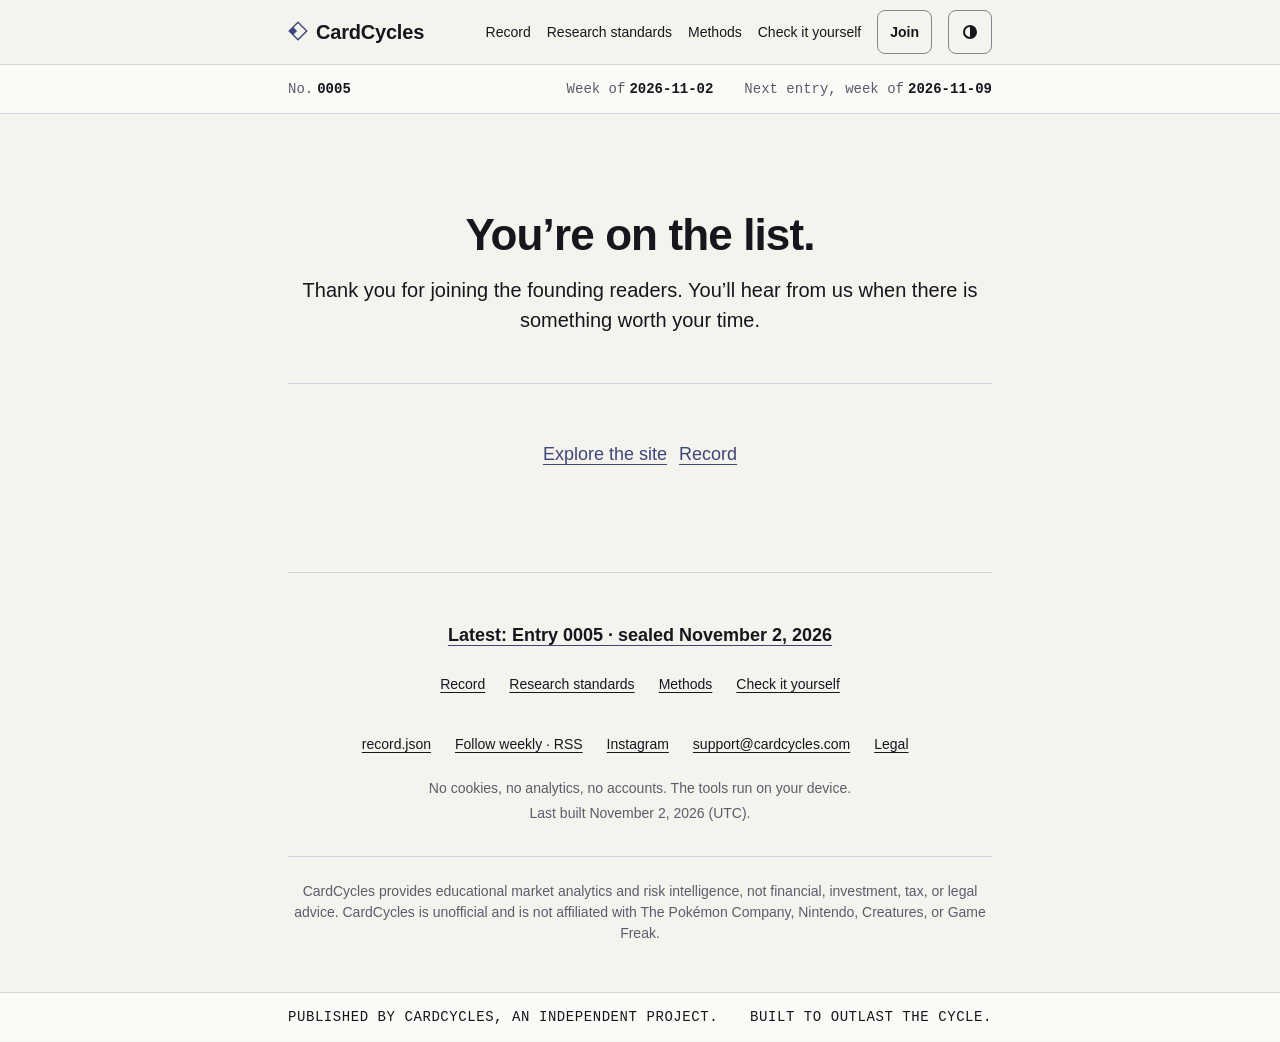
==== commit 5dfab4e8: "Record: verified export 9d47ebd776d520a9" ====
--- a/joined/index.html
+++ b/joined/index.html
@@ -37,11 +37,11 @@
 <header class="hdr"><div class="wrap"><a class="brand" href="/"><svg viewBox="12 12 232 232" fill="currentColor" aria-hidden="true" focusable="false"><g transform="rotate(315 128 128)"><path fill-rule="evenodd" d="M48 48H208V208H48Z M120 64H192V192H64V120H120Z"/></g></svg><b>CardCycles</b></a><nav class="nav" aria-label="Site"><a class="lk" href="/record/">Record</a><a class="lk" href="/principles/">Research standards</a><a class="lk" href="/methods/">Methods</a><a class="lk" href="/verify/">Check it yourself</a><a class="btn btn-s header-join" href="/#join">Join</a></nav><div class="tools"><button type="button" class="iconbtn" id="theme" aria-label="Switch to dark theme" title="Switch to dark theme"><svg viewBox="0 0 16 16" aria-hidden="true" focusable="false"><circle cx="8" cy="8" r="6" fill="none" stroke="currentColor" stroke-width="2"/><path d="M8 2a6 6 0 0 1 0 12z" fill="currentColor"/></svg></button><button type="button" class="menubtn" id="menubtn" aria-expanded="false" aria-controls="sheet"><span class="sr" data-menu-label>Menu</span><svg viewBox="0 0 16 16" aria-hidden="true" focusable="false"><path d="M2 4h12M2 8h12M2 12h12" fill="none" stroke="currentColor" stroke-width="2"/></svg></button></div></div></header>
 <nav class="sheet" id="sheet" aria-label="Site menu" hidden><a class="lk" href="/record/">Record</a><a class="lk" href="/principles/">Research standards</a><a class="lk" href="/methods/">Methods</a><a class="lk" href="/verify/">Check it yourself</a><a class="btn btn-p" href="/#join">Join the founding readers</a></nav>
 <div class="i-status-anchor" aria-hidden="true"><span data-status-sentinel></span></div>
-<section class="i-status" data-status-bar aria-label="Record status"><div class="i-status-stage"><div class="wrap i-status-original"><span class="seg"><span class="status-label">No.</span> <span class="status-value">0004</span></span><span class="seg"><span class="status-label">Week of</span> <span class="status-value">2026-10-26</span></span><span class="seg"><span class="status-label">Next entry, week of</span> <span class="status-value">2026-11-02</span></span></div><div class="wrap i-status-pinned" aria-hidden="true"><span class="i-status-proof">TIMESTAMPED IN BITCOIN</span></div></div><div class="wrap i-status-controls" inert><a class="lk bar-home" href="/" aria-label="CardCycles home"><svg viewBox="12 12 232 232" fill="currentColor" aria-hidden="true" focusable="false"><g transform="rotate(315 128 128)"><path fill-rule="evenodd" d="M48 48H208V208H48Z M120 64H192V192H64V120H120Z"/></g></svg></a><button type="button" class="menubtn" id="barmenubtn" aria-expanded="false" aria-controls="sheet"><span class="sr" data-menu-label>Menu</span><svg viewBox="0 0 16 16" aria-hidden="true" focusable="false"><path d="M2 4h12M2 8h12M2 12h12" fill="none" stroke="currentColor" stroke-width="2"/></svg></button></div></section>
+<section class="i-status" data-status-bar aria-label="Record status"><div class="i-status-stage"><div class="wrap i-status-original"><span class="seg"><span class="status-label">No.</span> <span class="status-value">0005</span></span><span class="seg"><span class="status-label">Week of</span> <span class="status-value">2026-11-02</span></span><span class="seg"><span class="status-label">Next entry, week of</span> <span class="status-value">2026-11-09</span></span></div><div class="wrap i-status-pinned" aria-hidden="true"><span class="i-status-proof">TIMESTAMPED IN BITCOIN</span></div></div><div class="wrap i-status-controls" inert><a class="lk bar-home" href="/" aria-label="CardCycles home"><svg viewBox="12 12 232 232" fill="currentColor" aria-hidden="true" focusable="false"><g transform="rotate(315 128 128)"><path fill-rule="evenodd" d="M48 48H208V208H48Z M120 64H192V192H64V120H120Z"/></g></svg></a><button type="button" class="menubtn" id="barmenubtn" aria-expanded="false" aria-controls="sheet"><span class="sr" data-menu-label>Menu</span><svg viewBox="0 0 16 16" aria-hidden="true" focusable="false"><path d="M2 4h12M2 8h12M2 12h12" fill="none" stroke="currentColor" stroke-width="2"/></svg></button></div></section>
 <main class="wrap" id="content" tabindex="-1">
 <header class="page-head"><h1>You’re on the list.</h1><p class="lede">Thank you for joining the founding readers. You’ll hear from us when there is something worth your time.</p></header><section class="layout-section" data-c25-section><div class="links joined-links"><a class="lk" href="/">Explore the site</a><a class="lk" href="/record/">Record</a></div></section>
 </main>
-<footer class="ftr"><div class="wrap"><div class="ftr-grid layout-grid" data-c25-grid="footer"><p class="latest"><a class="lk" href="/record/0004/">Latest: Entry 0004 · sealed October 26, 2026</a></p><nav aria-label="Footer"><a class="lk" href="/record/">Record</a><a class="lk" href="/principles/">Research standards</a><a class="lk" href="/methods/">Methods</a><a class="lk" href="/verify/">Check it yourself</a></nav><div class="links"><a class="lk" href="/record.json">record.json</a><a class="lk" href="/record/#follow">Follow weekly · RSS</a><a class="lk" href="https://www.instagram.com/cardcycles/">Instagram</a><a class="lk" href="mailto:support@cardcycles.com">support@cardcycles.com</a><a class="lk" href="/legal/">Legal</a></div><p class="priv">No cookies, no analytics, no accounts. The tools run on your device.</p><p class="built">Last built October 29, 2026 (UTC).</p></div><p class="disc">CardCycles provides educational market analytics and risk intelligence, not financial, investment, tax, or legal advice. CardCycles is unofficial and is not affiliated with The Pokémon Company, Nintendo, Creatures, or Game Freak.</p></div><div class="ftr-seal" data-end-seal><p class="wrap ftr-seal-line"><span>Published by CardCycles, an independent project.</span> <span>Built to outlast the cycle.</span></p></div></footer>
+<footer class="ftr"><div class="wrap"><div class="ftr-grid layout-grid" data-c25-grid="footer"><p class="latest"><a class="lk" href="/record/0005/">Latest: Entry 0005 · sealed November 2, 2026</a></p><nav aria-label="Footer"><a class="lk" href="/record/">Record</a><a class="lk" href="/principles/">Research standards</a><a class="lk" href="/methods/">Methods</a><a class="lk" href="/verify/">Check it yourself</a></nav><div class="links"><a class="lk" href="/record.json">record.json</a><a class="lk" href="/record/#follow">Follow weekly · RSS</a><a class="lk" href="https://www.instagram.com/cardcycles/">Instagram</a><a class="lk" href="mailto:support@cardcycles.com">support@cardcycles.com</a><a class="lk" href="/legal/">Legal</a></div><p class="priv">No cookies, no analytics, no accounts. The tools run on your device.</p><p class="built">Last built November 2, 2026 (UTC).</p></div><p class="disc">CardCycles provides educational market analytics and risk intelligence, not financial, investment, tax, or legal advice. CardCycles is unofficial and is not affiliated with The Pokémon Company, Nintendo, Creatures, or Game Freak.</p></div><div class="ftr-seal" data-end-seal><p class="wrap ftr-seal-line"><span>Published by CardCycles, an independent project.</span> <span>Built to outlast the cycle.</span></p></div></footer>
 <div id="live" class="sr" aria-live="polite"></div>
 <script type="application/json" id="copy-base">{"to_dark":"Switch to dark theme","to_light":"Switch to light theme","menu_open":"Menu","menu_close":"Close","copied":"Copied","copied_live":"Copied to the clipboard","copy_failed":"Couldn’t copy. Select the text and copy it yourself.","eyebrows":["The Cycle Record","Series R · The Record","Research standards","Methods v1.0"]}</script>
 <script defer src="/assets/ea23c294675b.js"></script>
